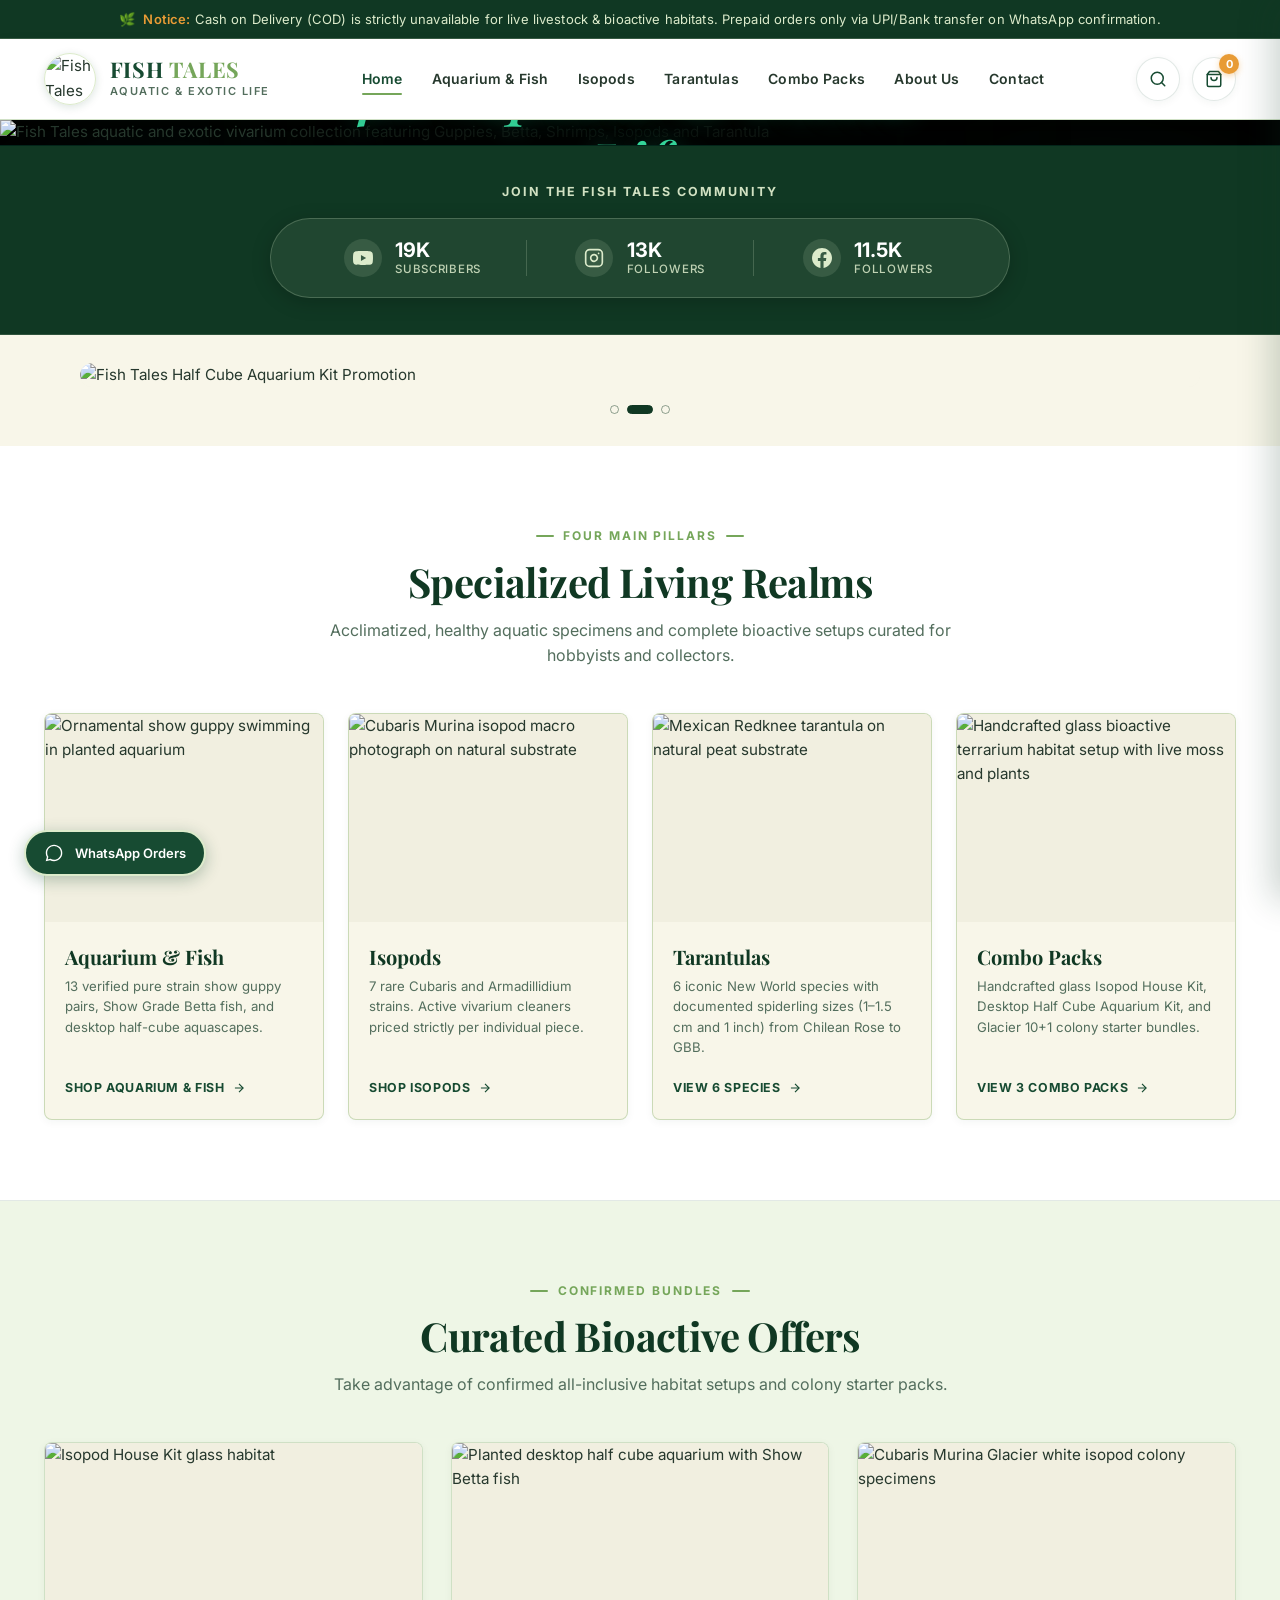
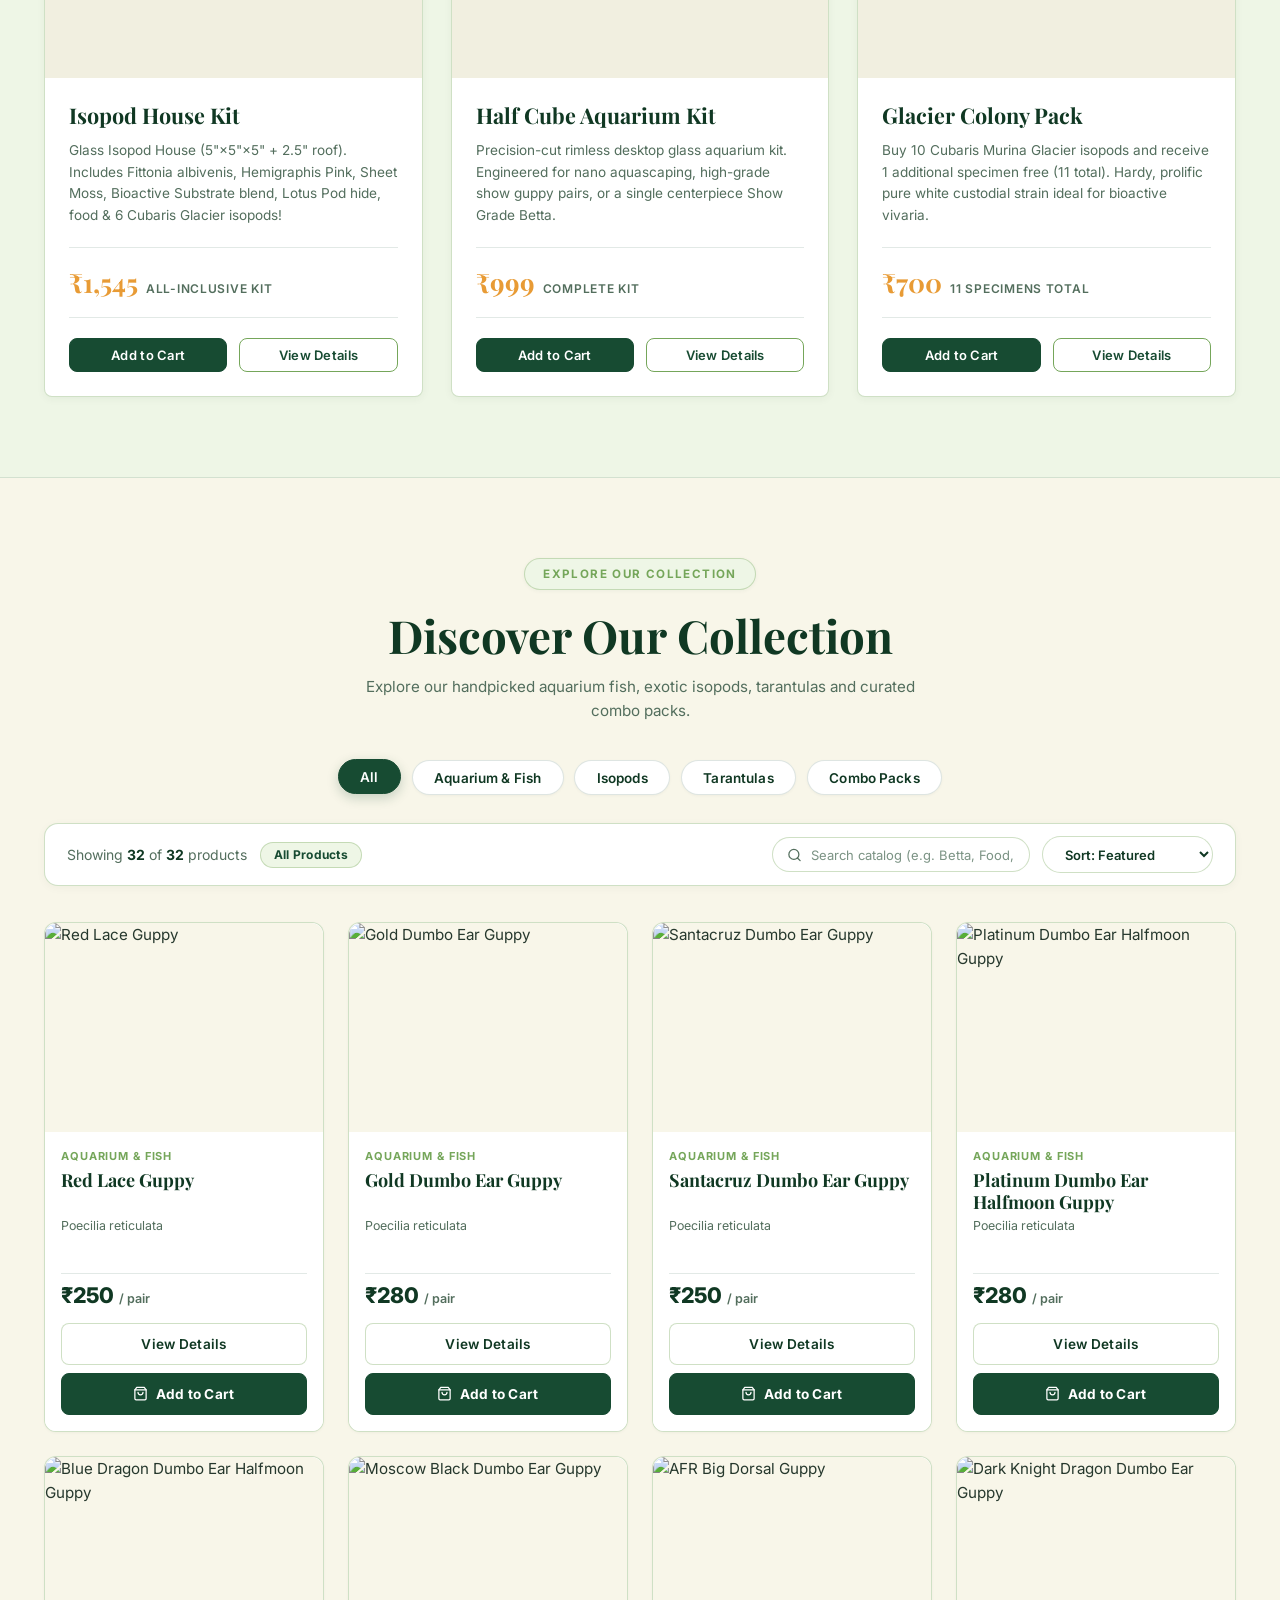
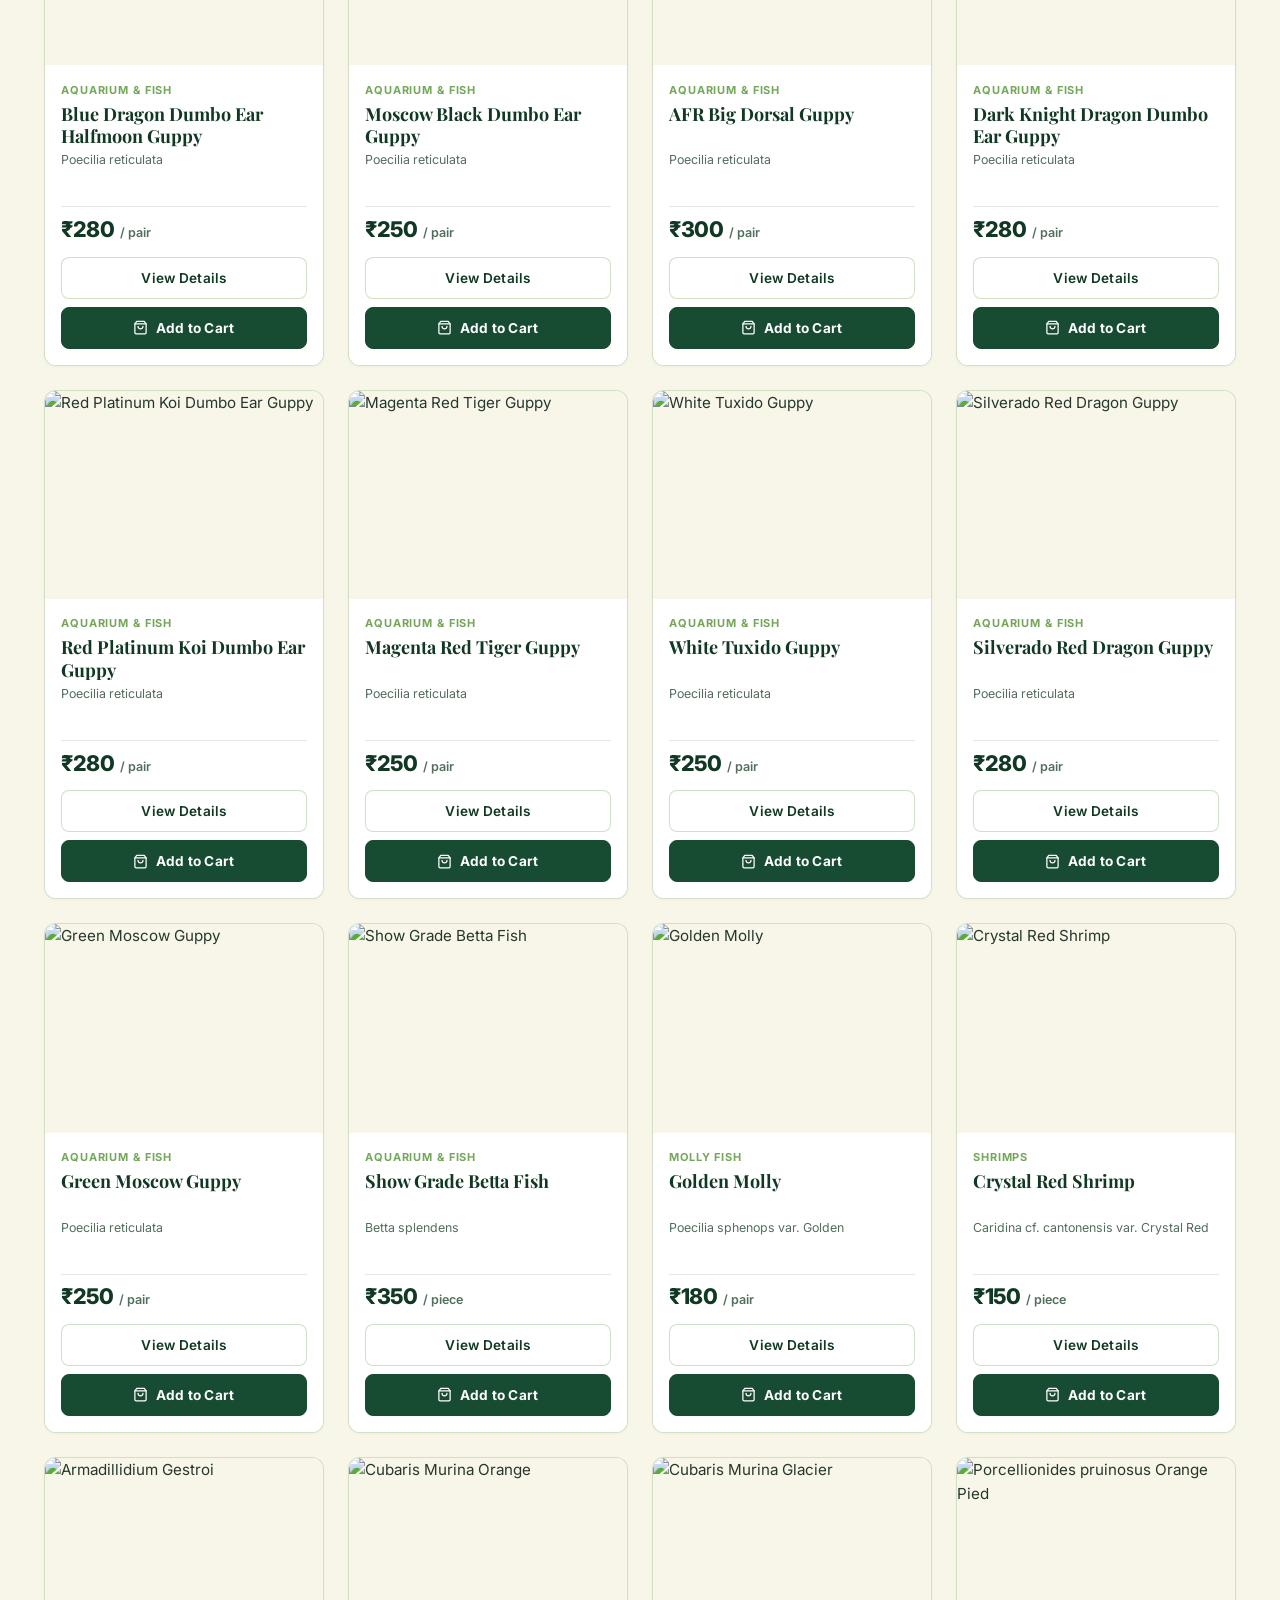
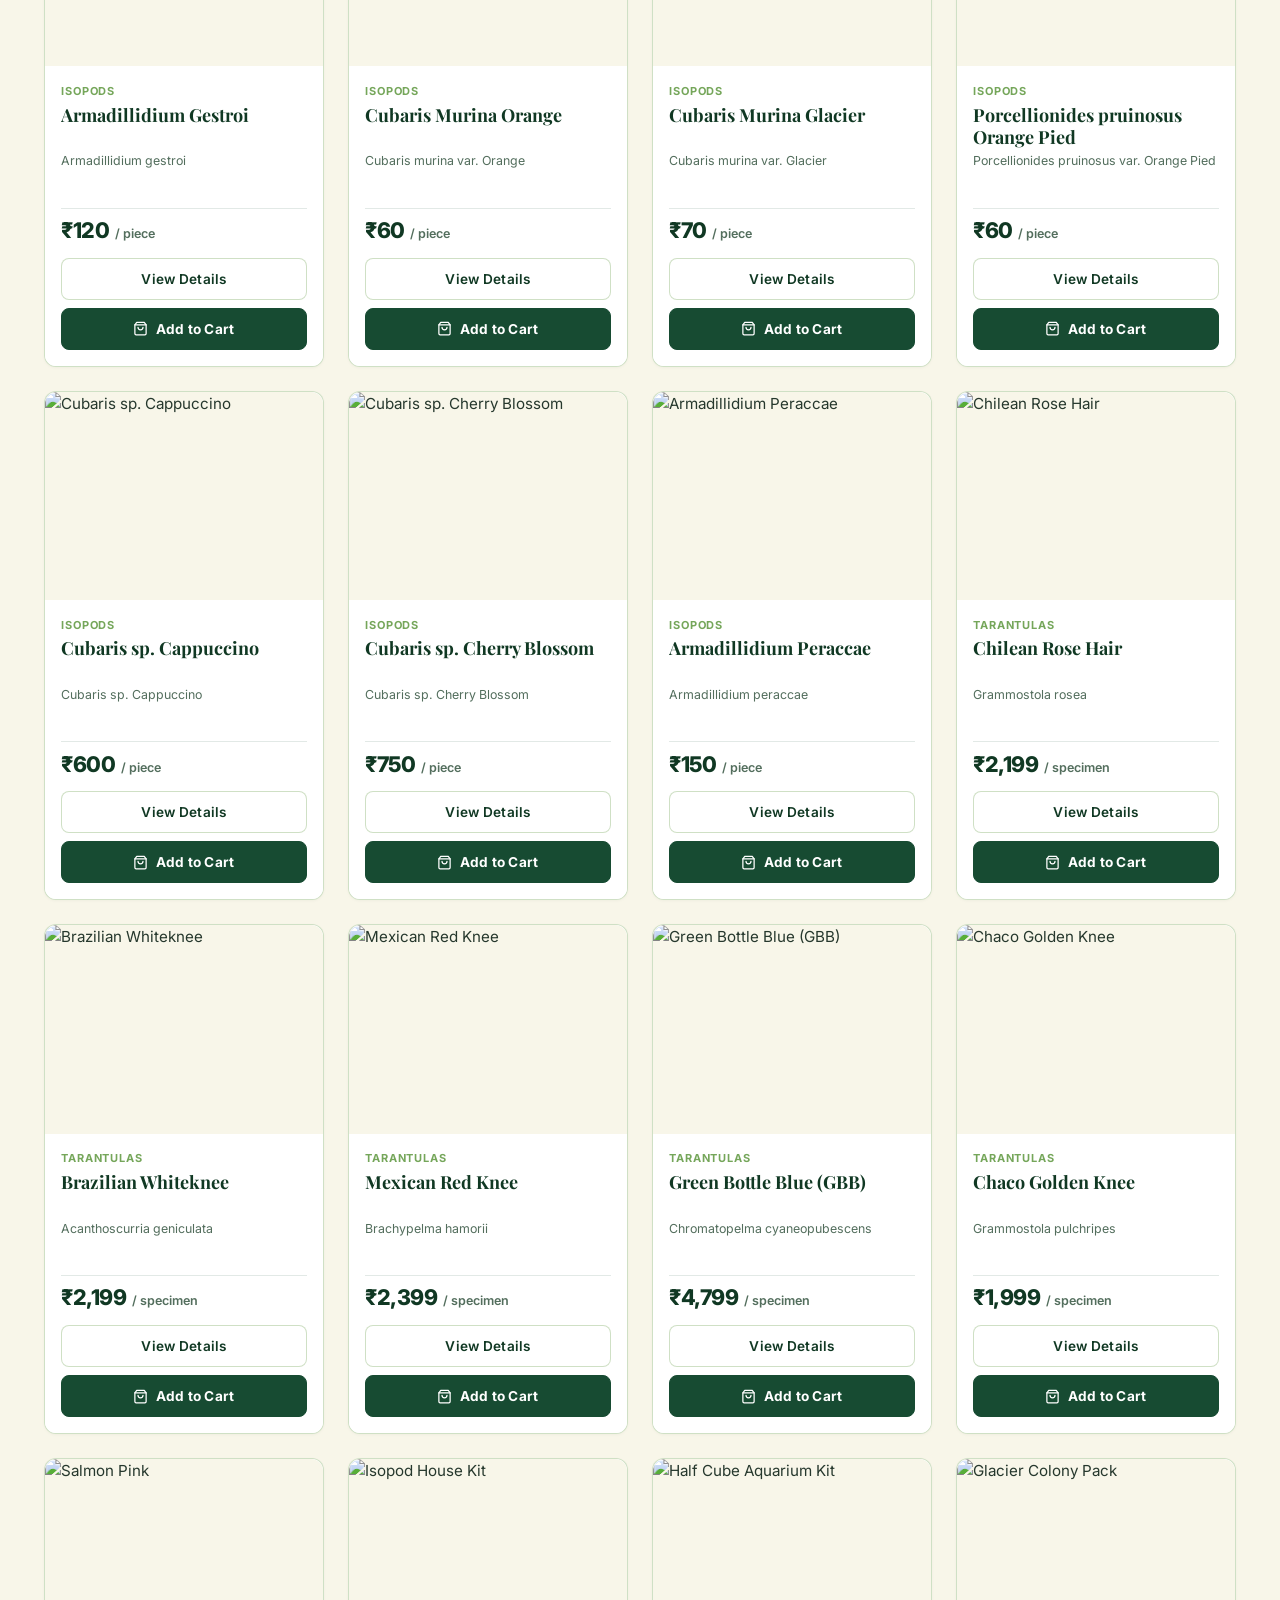
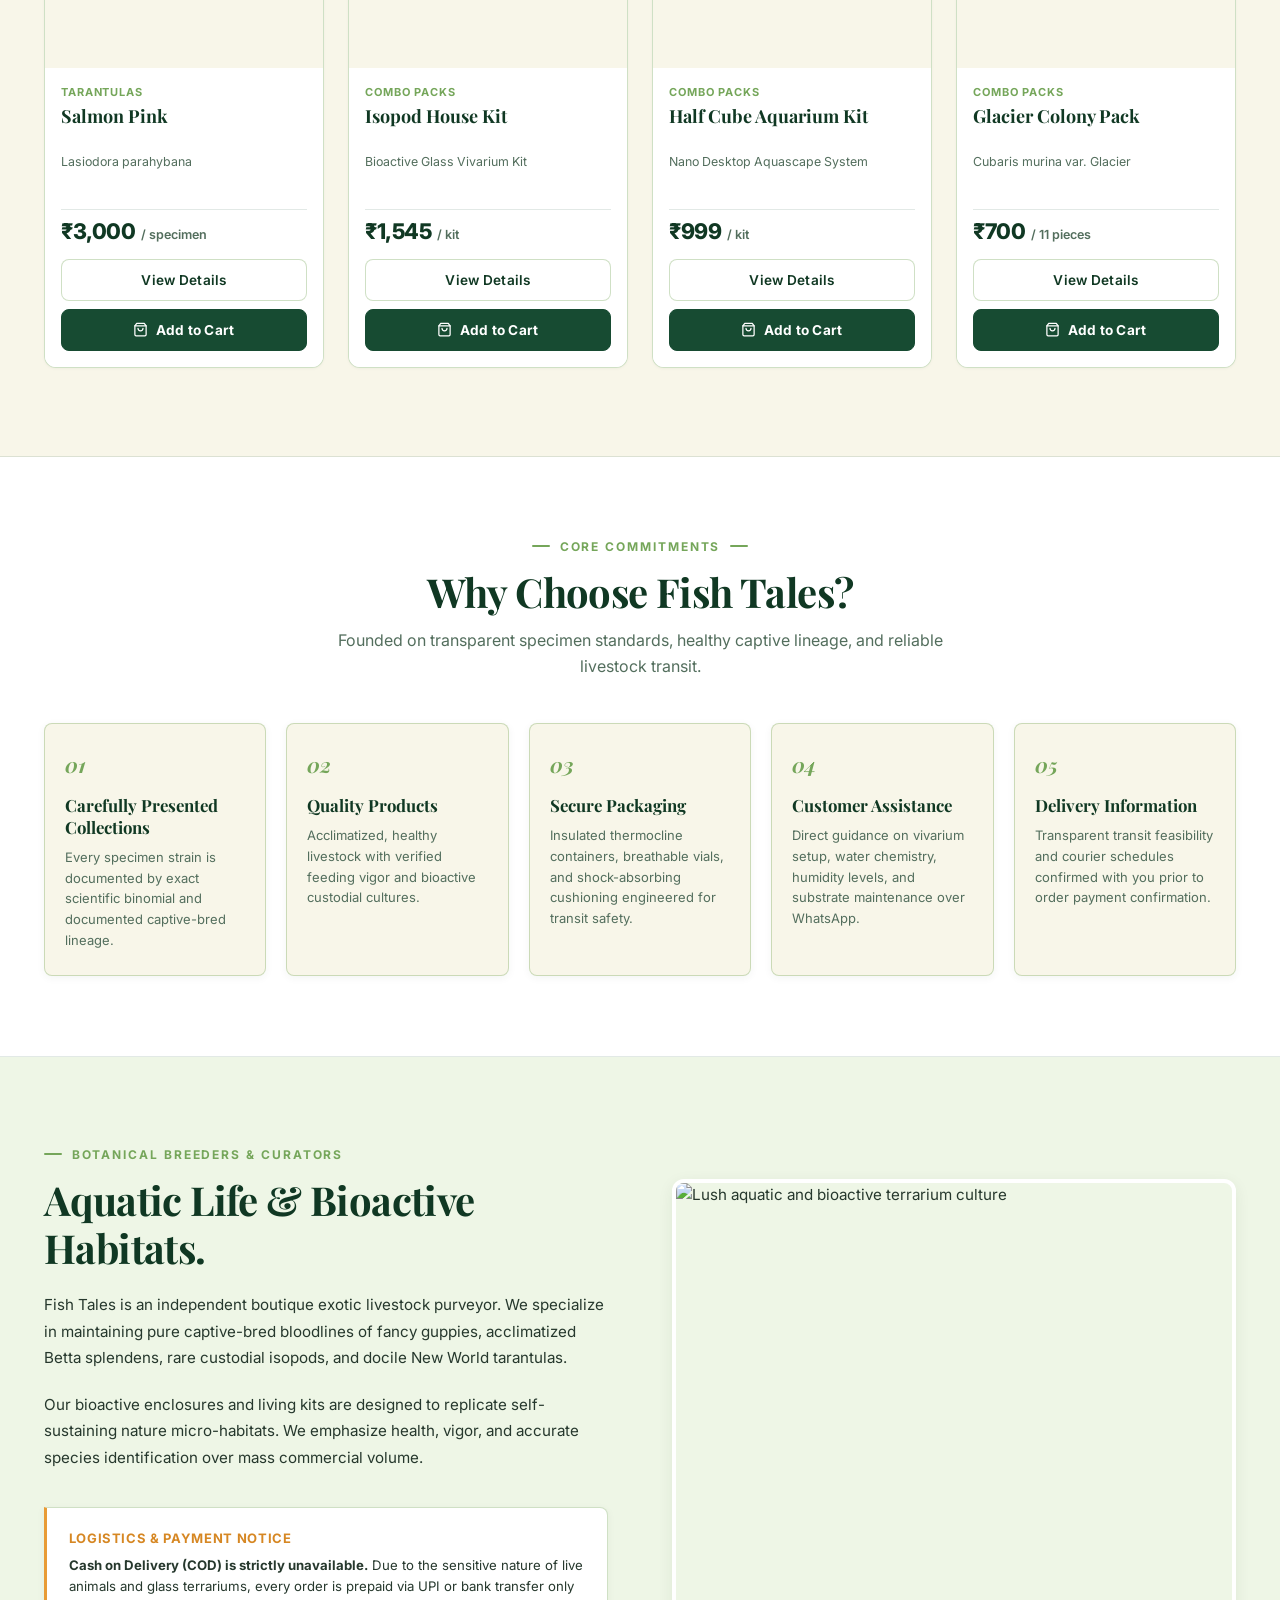
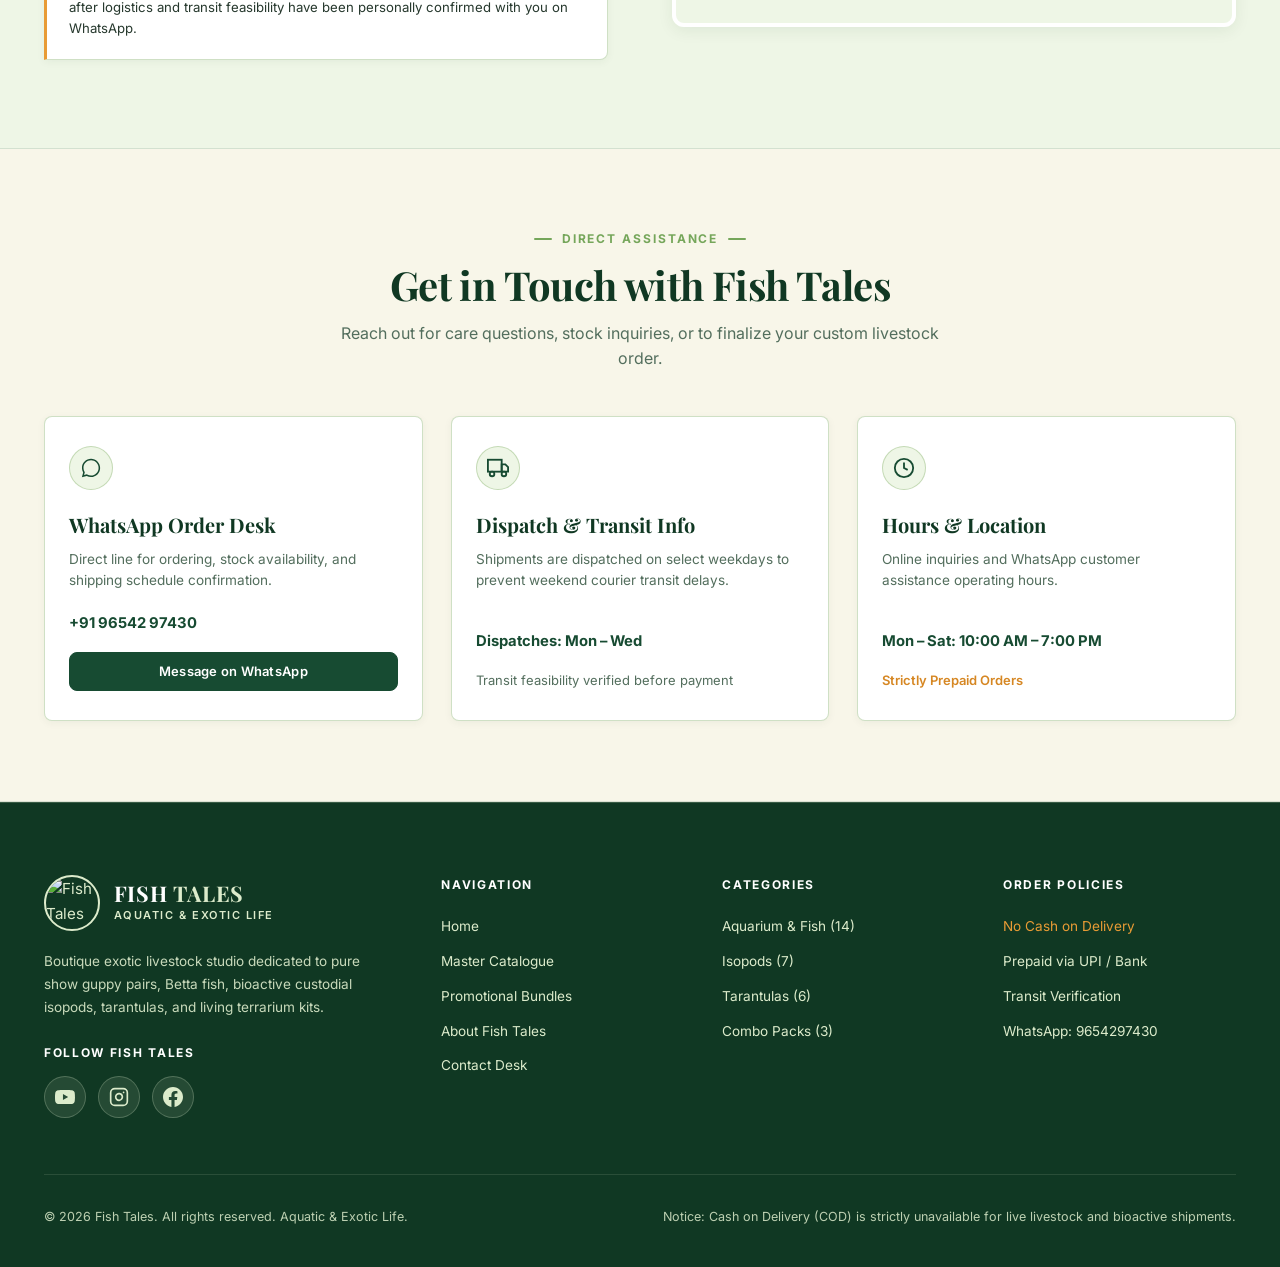
==== index.html @ 93d484dd "feat: add promotional auto-slider section and styles" ====
<!DOCTYPE html>
<html lang="en">

<head>
  <meta charset="UTF-8">
  <meta name="viewport" content="width=device-width, initial-scale=1.0">
  <title>Fish Tales — Aquatic &amp; Exotic Life</title>
  <meta name="description"
    content="Discover beautiful aquarium fish, fascinating isopods, exotic tarantulas and curated combo packs at Fish Tales. Official WhatsApp ordering.">
  <meta name="keywords"
    content="Fish Tales, exotic pets India, buy isopods India, show guppies, Betta splendens, tarantula spiderlings, bioactive terrarium kit, aquarium fish">

  <!-- Official Favicon -->
  <link rel="icon" type="image/png"
    href="https://res.cloudinary.com/pv8lnpft/image/upload/v1794776392/40e097e2-b06a-4e06-add4-0ffa7c8e154d.png">

  <!-- Open Graph -->
  <meta property="og:type" content="website">
  <meta property="og:title" content="Fish Tales — Aquatic &amp; Exotic Life">
  <meta property="og:description"
    content="Discover beautiful aquarium fish, fascinating isopods, exotic tarantulas and curated combo packs.">
  <meta property="og:image"
    content="https://res.cloudinary.com/pv8lnpft/image/upload/v1794776392/40e097e2-b06a-4e06-add4-0ffa7c8e154d.png">

  <!-- Google Fonts Preconnect -->
  <link rel="preconnect" href="https://fonts.googleapis.com">
  <link rel="preconnect" href="https://fonts.gstatic.com" crossorigin>
  <link
    href="https://fonts.googleapis.com/css2?family=Playfair+Display:ital,wght@0,500;0,600;0,700;1,400;1,600&family=Inter:wght@300;400;500;600;700&display=swap"
    rel="stylesheet">

  <!-- Master Stylesheet -->
  <link rel="stylesheet" href="style.css">
</head>

<body>

  <!-- Top Announcement Bar: COD Notice -->
  <aside class="cod-banner" role="alert">
    <span>🌿</span>
    <span><strong>Notice:</strong> Cash on Delivery (COD) is strictly unavailable for live livestock &amp; bioactive
      habitats. Prepaid orders only via UPI/Bank transfer on WhatsApp confirmation.</span>
  </aside>

  <!-- ============================================================
       1. STICKY HEADER & NAVIGATION WITH OFFICIAL LOGO
       ============================================================ -->
  <header class="site-header" id="siteHeader">
    <nav class="nav-container" aria-label="Main Navigation">
      <!-- Official Brand Logo -->
      <a href="#hero" class="nav-brand" onclick="scrollToSection('hero')">
        <img src="https://res.cloudinary.com/pv8lnpft/image/upload/v1794776392/40e097e2-b06a-4e06-add4-0ffa7c8e154d.png"
          alt="Fish Tales Official Mascot Logo" class="brand-logo-img">
        <div class="logo-title">
          <span class="logo-main">FISH <span class="logo-accent">TALES</span></span>
          <span class="logo-sub">Aquatic &amp; Exotic Life</span>
        </div>
      </a>

      <!-- Center Navigation Links (Exact 7 links) -->
      <ul class="nav-menu" id="navMenu">
        <li><a href="index.html" class="nav-link active">Home</a></li>
        <li><a href="aquarium-fish.html" class="nav-link">Aquarium &amp; Fish</a></li>
        <li><a href="isopods.html" class="nav-link">Isopods</a></li>
        <li><a href="tarantulas.html" class="nav-link">Tarantulas</a></li>
        <li><a href="combo-packs.html" class="nav-link">Combo Packs</a></li>
        <li><a href="#about" class="nav-link" onclick="scrollToSection('about')">About Us</a></li>
        <li><a href="#contact" class="nav-link" onclick="scrollToSection('contact')">Contact</a></li>
      </ul>

      <!-- Right Action Controls -->
      <div class="nav-actions">
        <!-- Live Search Trigger -->
        <button class="nav-action-btn" onclick="openSearchOverlay()" aria-label="Search catalogue"
          title="Search catalogue">
          <svg width="18" height="18" viewBox="0 0 24 24" fill="none" stroke="currentColor" stroke-width="2"
            stroke-linecap="round" stroke-linejoin="round">
            <circle cx="11" cy="11" r="8" />
            <path d="m21 21-4.3-4.3" />
          </svg>
        </button>

        <!-- Cart Drawer Trigger -->
        <button class="nav-action-btn" onclick="toggleCartDrawer()" aria-label="Shopping Cart" title="Shopping Cart">
          <svg width="18" height="18" viewBox="0 0 24 24" fill="none" stroke="currentColor" stroke-width="2"
            stroke-linecap="round" stroke-linejoin="round">
            <path d="M6 2 3 6v14a2 2 0 0 0 2 2h14a2 2 0 0 0 2-2V6l-3-4Z" />
            <path d="M3 6h18" />
            <path d="M16 10a4 4 0 0 1-8 0" />
          </svg>
          <span class="cart-counter" id="cartCount">0</span>
        </button>

        <!-- Mobile Hamburger Toggle -->
        <button type="button" class="hamburger-btn" id="hamburger" aria-label="Toggle navigation menu"
          aria-controls="navMenu" aria-expanded="false">
          <svg class="icon-hamburger" width="22" height="22" viewBox="0 0 24 24" fill="none" stroke="currentColor"
            stroke-width="2" stroke-linecap="round" stroke-linejoin="round">
            <line x1="3" y1="12" x2="21" y2="12" />
            <line x1="3" y1="6" x2="21" y2="6" />
            <line x1="3" y1="18" x2="21" y2="18" />
          </svg>
          <svg class="icon-close" width="22" height="22" viewBox="0 0 24 24" fill="none" stroke="currentColor"
            stroke-width="2.5" stroke-linecap="round" stroke-linejoin="round">
            <line x1="18" y1="6" x2="6" y2="18" />
            <line x1="6" y1="6" x2="18" y2="18" />
          </svg>
        </button>
      </div>
    </nav>
  </header>
  <div class="mobile-nav-backdrop" id="mobileNavBackdrop" onclick="closeMobileMenu()" aria-hidden="true"></div>

  <main>
    <!-- ============================================================
         2. CINEMATIC AQUATIC & EXOTIC HERO SECTION
         ============================================================ -->
    <section class="hero-cinematic" id="hero">
      <!-- Atmospheric Ambient Lighting Layers -->
      <div class="hero-glow hero-glow-left" aria-hidden="true"></div>
      <div class="hero-glow hero-glow-right" aria-hidden="true"></div>
      <div class="hero-glow hero-glow-center" aria-hidden="true"></div>

      <!-- Main Visual Stage: Cloudinary Hero Artwork -->
      <div class="hero-visual-stage" aria-hidden="true">
        <!-- Desktop Single Full-Width Artwork (Desktop >= 768px) -->
        <img src="https://res.cloudinary.com/pv8lnpft/image/upload/v1794855875/940d8b96-b4dd-4534-a42b-2c9a1a31d2bb.png"
          alt="Fish Tales aquatic and exotic vivarium collection featuring Guppies, Betta, Shrimps, Isopods and Tarantula"
          class="hero-artwork-img hero-artwork-desktop" loading="eager">

        <!-- Dedicated Mobile Hero Artwork (< 768px) -->
        <img src="https://res.cloudinary.com/pv8lnpft/image/upload/v1794863048/a039623c-15d7-4488-99d9-2cb5867755ac.png"
          alt="Fish Tales exotic species collection featuring Betta fish, Tarantula, Isopods and Shrimps"
          class="hero-artwork-img hero-artwork-mobile" loading="eager">
      </div>

      <!-- Centered Content Overlay -->
      <div class="hero-cinematic-container">
        <div class="hero-cinematic-content">
          <!-- Eyebrow with decorative lines on both sides -->
          <div class="hero-cinematic-eyebrow">
            <span class="hero-eyebrow-line" aria-hidden="true"></span>
            <span class="hero-eyebrow-text">WELCOME TO FISH TALES</span>
            <span class="hero-eyebrow-line" aria-hidden="true"></span>
          </div>

          <!-- Main Heading -->
          <h1 class="hero-cinematic-heading">
            <span class="hero-heading-destination">Your Destination</span>
            <span class="hero-heading-accent">for Aquatic &amp; Exotic Life</span>
          </h1>

          <!-- Description -->
          <p class="hero-cinematic-desc">
            Discover colorful aquarium fish, beautiful shrimps, fascinating isopods, exotic tarantulas and curated
            bioactive habitats.
          </p>

          <!-- Call-To-Action Buttons -->
          <div class="hero-cinematic-actions">
            <a href="#catalogue" class="btn-hero-cinematic btn-hero-primary" onclick="scrollToSection('catalogue')">
              EXPLORE OUR COLLECTION &rarr;
            </a>
            <a href="#categories" class="btn-hero-cinematic btn-hero-secondary" onclick="scrollToSection('categories')">
              DISCOVER MORE &#x2197;
            </a>
          </div>
        </div>
      </div>
    </section>

    <!-- ============================================================
         2B. SOCIAL MEDIA STATS CAPSULE
         ============================================================ -->
    <section class="social-stats-section" aria-label="Join the Fish Tales Community">
      <div class="container">
        <div class="social-stats-wrapper">
          <p class="social-stats-heading">JOIN THE FISH TALES COMMUNITY</p>
          <div class="social-stats-capsule">
            <!-- YouTube -->
            <a href="https://youtube.com/@fishtales__1?si=zSvzHKCZ6J3ARKKo" target="_blank" rel="noopener noreferrer"
              class="social-stat-item" aria-label="YouTube: 19K Subscribers">
              <span class="social-stat-icon">
                <svg width="20" height="20" viewBox="0 0 24 24" fill="currentColor">
                  <path
                    d="M23.498 6.186a3.016 3.016 0 0 0-2.122-2.136C19.505 3.545 12 3.545 12 3.545s-7.505 0-9.377.505A3.017 3.017 0 0 0 .502 6.186C0 8.07 0 12 0 12s0 3.93.502 5.814a3.016 3.016 0 0 0 2.122 2.136c1.871.505 9.376.505 9.376.505s7.505 0 9.377-.505a3.015 3.015 0 0 0 2.122-2.136C24 15.93 24 12 24 12s0-3.93-.502-5.814zM9.545 15.568V8.432L15.818 12l-6.273 3.568z" />
                </svg>
              </span>
              <div class="social-stat-content">
                <span class="social-stat-count">19K</span>
                <span class="social-stat-label">Subscribers</span>
              </div>
            </a>

            <div class="social-stat-divider" aria-hidden="true"></div>

            <!-- Instagram -->
            <a href="https://www.instagram.com/fishtalesssss?psln=MWVmMjZsdDJxejEwMQ==" target="_blank"
              rel="noopener noreferrer" class="social-stat-item" aria-label="Instagram: 13K Followers">
              <span class="social-stat-icon">
                <svg width="20" height="20" viewBox="0 0 24 24" fill="none" stroke="currentColor" stroke-width="2"
                  stroke-linecap="round" stroke-linejoin="round">
                  <rect x="2" y="2" width="20" height="20" rx="5" ry="5" />
                  <path d="M16 11.37A4 4 0 1 1 12.63 8 4 4 0 0 1 16 11.37z" />
                  <line x1="17.5" y1="6.5" x2="17.51" y2="6.5" />
                </svg>
              </span>
              <div class="social-stat-content">
                <span class="social-stat-count">13K</span>
                <span class="social-stat-label">Followers</span>
              </div>
            </a>

            <div class="social-stat-divider" aria-hidden="true"></div>

            <!-- Facebook -->
            <a href="https://www.facebook.com/share/1QX5z9KkRQ/" target="_blank" rel="noopener noreferrer"
              class="social-stat-item" aria-label="Facebook: 11.5K Followers">
              <span class="social-stat-icon">
                <svg width="20" height="20" viewBox="0 0 24 24" fill="currentColor">
                  <path
                    d="M24 12.073c0-6.627-5.373-12-12-12s-12 5.373-12 12c0 5.99 4.388 10.954 10.125 11.854v-8.385H7.078v-3.47h3.047V9.43c0-3.007 1.792-4.669 4.533-4.669 1.312 0 2.686.235 2.686.235v2.953H15.83c-1.491 0-1.956.925-1.956 1.874v2.25h3.328l-.532 3.47h-2.796v8.385C19.612 23.027 24 18.062 24 12.073z" />
                </svg>
              </span>
              <div class="social-stat-content">
                <span class="social-stat-count">11.5K</span>
                <span class="social-stat-label">Followers</span>
              </div>
            </a>
          </div>
        </div>
      </div>
    </section>

    <!-- ============================================================
         2C. PROMOTIONAL AUTO-SLIDER
         ============================================================ -->
    <section class="promo-slider-section" id="promoSliderSection" aria-label="Featured Promotions">
      <div class="container">
        <div class="promo-slider-container" id="promoSliderContainer">
          <div class="promo-slider-track" id="promoSliderTrack" role="region" aria-roledescription="carousel" aria-label="Featured Promotions">
            <!-- Slide 1: Isopod House Kit -->
            <div class="promo-slide active" data-index="0" role="group" aria-roledescription="slide" aria-label="Slide 1 of 3: Isopod House Kit">
              <img src="https://res.cloudinary.com/pv8lnpft/image/upload/v1794949703/6a075120-0425-4e4f-bbc0-86de19ce4d3a.png"
                alt="Fish Tales Isopod House Kit Promotion" class="promo-slide-img" loading="eager">
            </div>

            <!-- Slide 2: Half Cube Aquarium Kit -->
            <div class="promo-slide" data-index="1" role="group" aria-roledescription="slide" aria-label="Slide 2 of 3: Half Cube Aquarium Kit">
              <img src="https://res.cloudinary.com/pv8lnpft/image/upload/v1794949659/8dd7ee2e-c485-4ab0-b248-e12938751576.png"
                alt="Fish Tales Half Cube Aquarium Kit Promotion" class="promo-slide-img" loading="lazy">
            </div>

            <!-- Slide 3: Shrimp Colony Offer -->
            <div class="promo-slide" data-index="2" role="group" aria-roledescription="slide" aria-label="Slide 3 of 3: Shrimp Colony Offer">
              <img src="https://res.cloudinary.com/pv8lnpft/image/upload/v1794949621/42c4770a-f56f-44a1-af1d-6dff23ee4223.png"
                alt="Fish Tales Shrimp Colony Offer Promotion" class="promo-slide-img" loading="lazy">
            </div>
          </div>

          <!-- Subtle Minimal Navigation Dots -->
          <div class="promo-slider-dots" id="promoSliderDots" role="tablist" aria-label="Promotional slides">
            <button type="button" class="promo-dot active" data-slide="0" role="tab" aria-selected="true" aria-label="Go to Slide 1: Isopod House Kit"></button>
            <button type="button" class="promo-dot" data-slide="1" role="tab" aria-selected="false" aria-label="Go to Slide 2: Half Cube Aquarium Kit"></button>
            <button type="button" class="promo-dot" data-slide="2" role="tab" aria-selected="false" aria-label="Go to Slide 3: Shrimp Colony Offer"></button>
          </div>
        </div>
      </div>
    </section>

    <!-- ============================================================
         3. FOUR ESSENTIAL PRODUCT CATEGORIES
         ============================================================ -->
    <section class="categories-section" id="categories">
      <div class="container">
        <header class="section-header text-center">
          <div class="kicker">Four Main Pillars</div>
          <h2 class="section-title">Specialized Living Realms</h2>
          <p class="section-subtitle">Acclimatized, healthy aquatic specimens and complete bioactive setups curated for
            hobbyists and collectors.</p>
        </header>

        <div class="categories-grid">
          <!-- Pillar 1: Aquarium & Fish -->
          <a href="aquarium-fish.html" class="category-card" aria-label="Explore Aquarium and Fish Collection">
            <div class="category-card-media">
              <img
                src="https://upload.wikimedia.org/wikipedia/commons/c/c0/Poecilia_reticulata_-_Guppy%2C_male%2C_cobra-green_morph.jpg"
                alt="Ornamental show guppy swimming in planted aquarium" class="category-card-img" loading="lazy">
            </div>
            <div class="category-card-body">
              <h3 class="category-card-title">Aquarium &amp; Fish</h3>
              <p class="category-card-desc">13 verified pure strain show guppy pairs, Show Grade Betta fish, and desktop
                half-cube aquascapes.</p>
              <span class="category-card-cta">
                Shop Aquarium &amp; Fish
                <svg width="14" height="14" viewBox="0 0 24 24" fill="none" stroke="currentColor" stroke-width="2">
                  <path d="M5 12h14" />
                  <path d="m12 5 7 7-7 7" />
                </svg>
              </span>
            </div>
          </a>

          <!-- Pillar 2: Isopods -->
          <a href="isopods.html" class="category-card" aria-label="Explore Isopods Collection">
            <div class="category-card-media">
              <img src="https://upload.wikimedia.org/wikipedia/commons/8/87/Cubaris_murinafloridatop.jpg"
                alt="Cubaris Murina isopod macro photograph on natural substrate" class="category-card-img"
                loading="lazy">
            </div>
            <div class="category-card-body">
              <h3 class="category-card-title">Isopods</h3>
              <p class="category-card-desc">7 rare Cubaris and Armadillidium strains. Active vivarium cleaners priced
                strictly per individual piece.</p>
              <span class="category-card-cta">
                Shop Isopods
                <svg width="14" height="14" viewBox="0 0 24 24" fill="none" stroke="currentColor" stroke-width="2">
                  <path d="M5 12h14" />
                  <path d="m12 5 7 7-7 7" />
                </svg>
              </span>
            </div>
          </a>

          <!-- Pillar 3: Tarantulas -->
          <a href="tarantulas.html" class="category-card" aria-label="Explore Tarantulas Collection">
            <div class="category-card-media">
              <img src="https://upload.wikimedia.org/wikipedia/commons/d/d2/Brachypelma_edit.jpg"
                alt="Mexican Redknee tarantula on natural peat substrate" class="category-card-img" loading="lazy">
            </div>
            <div class="category-card-body">
              <h3 class="category-card-title">Tarantulas</h3>
              <p class="category-card-desc">6 iconic New World species with documented spiderling sizes (1–1.5 cm and 1
                inch) from Chilean Rose to GBB.</p>
              <span class="category-card-cta">
                View 6 Species
                <svg width="14" height="14" viewBox="0 0 24 24" fill="none" stroke="currentColor" stroke-width="2">
                  <path d="M5 12h14" />
                  <path d="m12 5 7 7-7 7" />
                </svg>
              </span>
            </div>
          </a>

          <!-- Pillar 4: Combo Packs -->
          <a href="combo-packs.html" class="category-card" aria-label="Explore Combo Packs Collection">
            <div class="category-card-media">
              <img src="https://images.unsplash.com/photo-1512428813834-c702c7702b78?auto=format&fit=crop&w=800&q=80"
                alt="Handcrafted glass bioactive terrarium habitat setup with live moss and plants"
                class="category-card-img" loading="lazy">
            </div>
            <div class="category-card-body">
              <h3 class="category-card-title">Combo Packs</h3>
              <p class="category-card-desc">Handcrafted glass Isopod House Kit, Desktop Half Cube Aquarium Kit, and
                Glacier 10+1 colony starter bundles.</p>
              <span class="category-card-cta">
                View 3 Combo Packs
                <svg width="14" height="14" viewBox="0 0 24 24" fill="none" stroke="currentColor" stroke-width="2">
                  <path d="M5 12h14" />
                  <path d="m12 5 7 7-7 7" />
                </svg>
              </span>
            </div>
          </a>
        </div>
      </div>
    </section>

    <!-- ============================================================
         4. PROMOTIONAL FEATURE BANNERS
         ============================================================ -->
    <section class="promos-section" id="promotions">
      <div class="container">
        <header class="section-header text-center">
          <div class="kicker">Confirmed Bundles</div>
          <h2 class="section-title">Curated Bioactive Offers</h2>
          <p class="section-subtitle">Take advantage of confirmed all-inclusive habitat setups and colony starter packs.
          </p>
        </header>

        <div class="promos-grid">
          <!-- Bundle 1: Isopod House Kit -->
          <article class="promo-card">
            <div class="promo-card-media">
              <img src="https://images.unsplash.com/photo-1512428813834-c702c7702b78?auto=format&fit=crop&w=800&q=80"
                alt="Isopod House Kit glass habitat" class="promo-card-img" loading="lazy">
            </div>
            <div class="promo-body">
              <h3 class="promo-title">Isopod House Kit</h3>
              <p class="promo-desc">
                Glass Isopod House (5"×5"×5" + 2.5" roof). Includes Fittonia albivenis, Hemigraphis Pink, Sheet Moss,
                Bioactive Substrate blend, Lotus Pod hide, food &amp; 6 Cubaris Glacier isopods!
              </p>
              <div class="promo-price-row">
                <span class="promo-price">₹1,545</span>
                <span class="promo-unit">all-inclusive kit</span>
              </div>
              <div class="promo-actions">
                <button class="btn btn-primary btn-sm" onclick="addToCartById('isopod-house-kit', 1)">
                  Add to Cart
                </button>
                <button class="btn btn-outline btn-sm" onclick="navigateToProduct('isopod-house-kit')">
                  View Details
                </button>
              </div>
            </div>
          </article>

          <!-- Bundle 2: Half Cube Aquarium Kit -->
          <article class="promo-card">
            <div class="promo-card-media">
              <img src="https://upload.wikimedia.org/wikipedia/commons/4/4e/Betta-splendens-male.jpg"
                alt="Planted desktop half cube aquarium with Show Betta fish" class="promo-card-img" loading="lazy">
            </div>
            <div class="promo-body">
              <h3 class="promo-title">Half Cube Aquarium Kit</h3>
              <p class="promo-desc">
                Precision-cut rimless desktop glass aquarium kit. Engineered for nano aquascaping, high-grade show guppy
                pairs, or a single centerpiece Show Grade Betta.
              </p>
              <div class="promo-price-row">
                <span class="promo-price">₹999</span>
                <span class="promo-unit">complete kit</span>
              </div>
              <div class="promo-actions">
                <button class="btn btn-primary btn-sm" onclick="addToCartById('half-cube-aquarium-kit', 1)">
                  Add to Cart
                </button>
                <button class="btn btn-outline btn-sm" onclick="navigateToProduct('half-cube-aquarium-kit')">
                  View Details
                </button>
              </div>
            </div>
          </article>

          <!-- Bundle 3: Glacier Colony Pack -->
          <article class="promo-card">
            <div class="promo-card-media">
              <img src="https://upload.wikimedia.org/wikipedia/commons/6/6c/Cubaris_murinaflorida.jpg"
                alt="Cubaris Murina Glacier white isopod colony specimens" class="promo-card-img" loading="lazy">
            </div>
            <div class="promo-body">
              <h3 class="promo-title">Glacier Colony Pack</h3>
              <p class="promo-desc">
                Buy 10 Cubaris Murina Glacier isopods and receive 1 additional specimen free (11 total). Hardy, prolific
                pure white custodial strain ideal for bioactive vivaria.
              </p>
              <div class="promo-price-row">
                <span class="promo-price">₹700</span>
                <span class="promo-unit">11 specimens total</span>
              </div>
              <div class="promo-actions">
                <button class="btn btn-primary btn-sm" onclick="addToCartById('glacier-colony-pack', 1)">
                  Add to Cart
                </button>
                <button class="btn btn-outline btn-sm" onclick="navigateToProduct('glacier-colony-pack')">
                  View Details
                </button>
              </div>
            </div>
          </article>
        </div>
      </div>
    </section>

    <!-- ============================================================
         5. MASTER PRODUCT CATALOGUE
         ============================================================ -->
    <section class="catalogue-section" id="catalogue">
      <div class="container">
        <!-- 1. Centred Catalogue Introduction -->
        <header class="catalogue-header text-center">
          <div class="catalogue-eyebrow-pill">EXPLORE OUR COLLECTION</div>
          <h2 class="catalogue-title">Discover Our Collection</h2>
          <p class="catalogue-subtitle">Explore our handpicked aquarium fish, exotic isopods, tarantulas and curated
            combo packs.</p>
        </header>

        <!-- 2. Category Filter Pills -->
        <div class="filter-pills-row" role="tablist" aria-label="Product Categories">
          <button class="filter-pill filter-tab active" data-category="all" onclick="filterByCategory('all')">
            All
          </button>
          <button class="filter-pill filter-tab" data-category="aquarium" onclick="filterByCategory('aquarium')">
            Aquarium &amp; Fish
          </button>
          <button class="filter-pill filter-tab" data-category="isopods" onclick="filterByCategory('isopods')">
            Isopods
          </button>
          <button class="filter-pill filter-tab" data-category="tarantulas" onclick="filterByCategory('tarantulas')">
            Tarantulas
          </button>
          <button class="filter-pill filter-tab" data-category="combos" onclick="filterByCategory('combos')">
            Combo Packs
          </button>
        </div>

        <!-- 3. Full-Width Horizontal Catalogue Toolbar -->
        <div class="catalogue-toolbar">
          <!-- LEFT SIDE: Product Count + Active Category Indicator -->
          <div class="toolbar-left">
            <span id="resultCount" class="results-count">Showing <strong>30</strong> of <strong>30</strong>
              products</span>
            <span class="active-category-badge" id="activeCategoryIndicator">All Products</span>
          </div>

          <!-- RIGHT SIDE: Search Input with Icon + Sort Dropdown -->
          <div class="toolbar-right">
            <div class="search-input-wrap">
              <svg width="15" height="15" viewBox="0 0 24 24" fill="none" stroke="currentColor" stroke-width="2"
                stroke-linecap="round" stroke-linejoin="round">
                <circle cx="11" cy="11" r="8" />
                <path d="m21 21-4.3-4.3" />
              </svg>
              <input type="text" id="catalogSearch" class="search-input-pill"
                placeholder="Search catalog (e.g. Betta, Food, Guppy...)" oninput="handleCatalogSearch(this.value)">
            </div>

            <div class="sort-select-wrap">
              <select id="catalogSort" class="sort-select-pill" onchange="handleCatalogSort(this.value)">
                <option value="default">Sort: Featured</option>
                <option value="price-asc">Price: Low to High</option>
                <option value="price-desc">Price: High to Low</option>
                <option value="name-asc">Name: A to Z</option>
              </select>
            </div>
          </div>
        </div>

        <div class="product-grid" id="productGrid">
          <!-- Dynamically populated by renderProductGrid() in script.js -->
        </div>
      </div>
    </section>

    <!-- ============================================================
         6. BOTANICAL PRINCIPLES ("WHY FISH TALES")
         ============================================================ -->
    <section class="why-section" id="why-us">
      <div class="container">
        <header class="section-header text-center">
          <div class="kicker">Core Commitments</div>
          <h2 class="section-title">Why Choose Fish Tales?</h2>
          <p class="section-subtitle">Founded on transparent specimen standards, healthy captive lineage, and reliable
            livestock transit.</p>
        </header>

        <div class="principles-grid">
          <div class="principle-card">
            <span class="principle-num">01</span>
            <h3 class="principle-title">Carefully Presented Collections</h3>
            <p class="principle-desc">Every specimen strain is documented by exact scientific binomial and documented
              captive-bred lineage.</p>
          </div>

          <div class="principle-card">
            <span class="principle-num">02</span>
            <h3 class="principle-title">Quality Products</h3>
            <p class="principle-desc">Acclimatized, healthy livestock with verified feeding vigor and bioactive
              custodial cultures.</p>
          </div>

          <div class="principle-card">
            <span class="principle-num">03</span>
            <h3 class="principle-title">Secure Packaging</h3>
            <p class="principle-desc">Insulated thermocline containers, breathable vials, and shock-absorbing cushioning
              engineered for transit safety.</p>
          </div>

          <div class="principle-card">
            <span class="principle-num">04</span>
            <h3 class="principle-title">Customer Assistance</h3>
            <p class="principle-desc">Direct guidance on vivarium setup, water chemistry, humidity levels, and substrate
              maintenance over WhatsApp.</p>
          </div>

          <div class="principle-card">
            <span class="principle-num">05</span>
            <h3 class="principle-title">Delivery Information</h3>
            <p class="principle-desc">Transparent transit feasibility and courier schedules confirmed with you prior to
              order payment confirmation.</p>
          </div>
        </div>
      </div>
    </section>

    <!-- ============================================================
         7. ABOUT FISH TALES
         ============================================================ -->
    <section class="about-section" id="about">
      <div class="container about-grid">
        <div class="about-content">
          <div class="kicker">Botanical Breeders &amp; Curators</div>
          <h2 class="section-title" style="margin-bottom: 1.25rem;">Aquatic Life &amp; Bioactive Habitats.</h2>
          <p class="about-text">
            Fish Tales is an independent boutique exotic livestock purveyor. We specialize in maintaining pure
            captive-bred bloodlines of fancy guppies, acclimatized Betta splendens, rare custodial isopods, and docile
            New World tarantulas.
          </p>
          <p class="about-text">
            Our bioactive enclosures and living kits are designed to replicate self-sustaining nature micro-habitats. We
            emphasize health, vigor, and accurate species identification over mass commercial volume.
          </p>

          <div class="about-notice-box">
            <div class="about-notice-title">Logistics &amp; Payment Notice</div>
            <div class="about-notice-body">
              <strong>Cash on Delivery (COD) is strictly unavailable.</strong> Due to the sensitive nature of live
              animals and glass terrariums, every order is prepaid via UPI or bank transfer only after logistics and
              transit feasibility have been personally confirmed with you on WhatsApp.
            </div>
          </div>
        </div>

        <div class="about-media">
          <div class="about-photo-frame">
            <img src="https://upload.wikimedia.org/wikipedia/commons/2/21/Aquarium_plants_and_fish.jpg"
              alt="Lush aquatic and bioactive terrarium culture" class="about-photo-img" loading="lazy">
          </div>
        </div>
      </div>
    </section>

    <!-- ============================================================
         8. CONTACT DESK
         ============================================================ -->
    <section class="contact-section" id="contact">
      <div class="container">
        <header class="section-header text-center">
          <div class="kicker">Direct Assistance</div>
          <h2 class="section-title">Get in Touch with Fish Tales</h2>
          <p class="section-subtitle">Reach out for care questions, stock inquiries, or to finalize your custom
            livestock order.</p>
        </header>

        <div class="contact-grid">
          <!-- Card 1: WhatsApp Desk -->
          <div class="contact-card">
            <div class="contact-card-icon">
              <svg width="22" height="22" viewBox="0 0 24 24" fill="currentColor">
                <path
                  d="M12.04 2C6.58 2 2.13 6.45 2.13 11.91C2.13 13.66 2.59 15.36 3.45 16.86L2.05 22L7.3 20.62C8.75 21.41 10.38 21.83 12.04 21.83C17.5 21.83 21.95 17.38 21.95 11.92C21.95 9.27 20.92 6.78 19.05 4.91C17.18 3.03 14.69 2 12.04 2M12.05 3.67C14.25 3.67 16.31 4.53 17.87 6.09C19.42 7.65 20.28 9.72 20.28 11.92C20.28 16.46 16.58 20.15 12.04 20.15C10.56 20.15 9.11 19.76 7.85 19L7.55 18.83L4.43 19.65L5.26 16.61L5.06 16.29C4.24 15 3.8 13.47 3.8 11.91C3.81 7.37 7.5 3.67 12.05 3.67Z" />
              </svg>
            </div>
            <h3 class="contact-card-title">WhatsApp Order Desk</h3>
            <p class="contact-card-desc">Direct line for ordering, stock availability, and shipping schedule
              confirmation.</p>
            <div class="contact-card-meta">+91 96542 97430</div>
            <a href="https://wa.me/919654297430?text=Hello%20Fish%20Tales%2C%20I%20would%20like%20to%20inquire%20about%20your%20products."
              target="_blank" rel="noopener noreferrer" class="btn btn-primary btn-sm">
              Message on WhatsApp
            </a>
          </div>

          <!-- Card 2: Transit Schedule -->
          <div class="contact-card">
            <div class="contact-card-icon">
              <svg width="22" height="22" viewBox="0 0 24 24" fill="none" stroke="currentColor" stroke-width="2">
                <rect x="1" y="3" width="15" height="13" />
                <polygon points="16 8 20 8 23 11 23 16 16 16 16 8" />
                <circle cx="5.5" cy="18.5" r="2.5" />
                <circle cx="18.5" cy="18.5" r="2.5" />
              </svg>
            </div>
            <h3 class="contact-card-title">Dispatch &amp; Transit Info</h3>
            <p class="contact-card-desc">Shipments are dispatched on select weekdays to prevent weekend courier transit
              delays.</p>
            <div class="contact-card-meta">Dispatches: Mon – Wed</div>
            <span style="font-size:0.8125rem; color:var(--text-muted);">Transit feasibility verified before
              payment</span>
          </div>

          <!-- Card 3: Hours & Notice -->
          <div class="contact-card">
            <div class="contact-card-icon">
              <svg width="22" height="22" viewBox="0 0 24 24" fill="none" stroke="currentColor" stroke-width="2">
                <circle cx="12" cy="12" r="10" />
                <polyline points="12 6 12 12 16 14" />
              </svg>
            </div>
            <h3 class="contact-card-title">Hours &amp; Location</h3>
            <p class="contact-card-desc">Online inquiries and WhatsApp customer assistance operating hours.</p>
            <div class="contact-card-meta">Mon – Sat: 10:00 AM – 7:00 PM</div>
            <span style="font-size:0.8125rem; color:var(--color-orange-hover); font-weight:600;">Strictly Prepaid
              Orders</span>
          </div>
        </div>
      </div>
    </section>
  </main>

  <!-- ============================================================
       9. DEEP GREEN FOOTER WITH OFFICIAL LOGO
       ============================================================ -->
  <footer class="site-footer">
    <div class="container">
      <div class="footer-grid">
        <div class="footer-brand">
          <div class="footer-logo-wrap">
            <img
              src="https://res.cloudinary.com/pv8lnpft/image/upload/v1794776392/40e097e2-b06a-4e06-add4-0ffa7c8e154d.png"
              alt="Fish Tales Official Mascot Logo" class="footer-logo-img">
            <div class="logo-title">
              <span class="logo-main" style="color:#FFFFFF;">FISH <span class="logo-accent"
                  style="color:var(--color-mint);">TALES</span></span>
              <span class="logo-sub" style="color:var(--color-mint);">Aquatic &amp; Exotic Life</span>
            </div>
          </div>
          <p class="footer-desc">
            Boutique exotic livestock studio dedicated to pure show guppy pairs, Betta fish, bioactive custodial
            isopods, tarantulas, and living terrarium kits.
          </p>
          <div class="footer-social-section">
            <h4 class="footer-col-title footer-social-title">Follow Fish Tales</h4>
            <div class="footer-social-links">
              <a href="https://youtube.com/@fishtales__1?si=zSvzHKCZ6J3ARKKo" target="_blank" rel="noopener noreferrer"
                class="footer-social-btn" aria-label="Follow Fish Tales on YouTube" title="Fish Tales on YouTube">
                <svg width="20" height="20" viewBox="0 0 24 24" fill="currentColor">
                  <path
                    d="M23.498 6.186a3.016 3.016 0 0 0-2.122-2.136C19.505 3.545 12 3.545 12 3.545s-7.505 0-9.377.505A3.017 3.017 0 0 0 .502 6.186C0 8.07 0 12 0 12s0 3.93.502 5.814a3.016 3.016 0 0 0 2.122 2.136c1.871.505 9.376.505 9.376.505s7.505 0 9.377-.505a3.015 3.015 0 0 0 2.122-2.136C24 15.93 24 12 24 12s0-3.93-.502-5.814zM9.545 15.568V8.432L15.818 12l-6.273 3.568z" />
                </svg>
              </a>
              <a href="https://www.instagram.com/fishtalesssss?psln=MWVmMjZsdDJxejEwMQ==" target="_blank"
                rel="noopener noreferrer" class="footer-social-btn" aria-label="Follow Fish Tales on Instagram"
                title="Fish Tales on Instagram">
                <svg width="20" height="20" viewBox="0 0 24 24" fill="none" stroke="currentColor" stroke-width="2"
                  stroke-linecap="round" stroke-linejoin="round">
                  <rect x="2" y="2" width="20" height="20" rx="5" ry="5" />
                  <path d="M16 11.37A4 4 0 1 1 12.63 8 4 4 0 0 1 16 11.37z" />
                  <line x1="17.5" y1="6.5" x2="17.51" y2="6.5" />
                </svg>
              </a>
              <a href="https://www.facebook.com/share/1QX5z9KkRQ/" target="_blank" rel="noopener noreferrer"
                class="footer-social-btn" aria-label="Follow Fish Tales on Facebook" title="Fish Tales on Facebook">
                <svg width="20" height="20" viewBox="0 0 24 24" fill="currentColor">
                  <path
                    d="M24 12.073c0-6.627-5.373-12-12-12s-12 5.373-12 12c0 5.99 4.388 10.954 10.125 11.854v-8.385H7.078v-3.47h3.047V9.43c0-3.007 1.792-4.669 4.533-4.669 1.312 0 2.686.235 2.686.235v2.953H15.83c-1.491 0-1.956.925-1.956 1.874v2.25h3.328l-.532 3.47h-2.796v8.385C19.612 23.027 24 18.062 24 12.073z" />
                </svg>
              </a>
            </div>
          </div>
        </div>

        <div>
          <h4 class="footer-col-title">Navigation</h4>
          <ul class="footer-links">
            <li><a href="#hero" class="footer-link" onclick="scrollToSection('hero')">Home</a></li>
            <li><a href="#catalogue" class="footer-link" onclick="scrollToSection('catalogue')">Master Catalogue</a>
            </li>
            <li><a href="#promotions" class="footer-link" onclick="scrollToSection('promotions')">Promotional
                Bundles</a></li>
            <li><a href="#about" class="footer-link" onclick="scrollToSection('about')">About Fish Tales</a></li>
            <li><a href="#contact" class="footer-link" onclick="scrollToSection('contact')">Contact Desk</a></li>
          </ul>
        </div>

        <div>
          <h4 class="footer-col-title">Categories</h4>
          <ul class="footer-links">
            <li><a href="aquarium-fish.html" class="footer-link">Aquarium &amp; Fish (14)</a></li>
            <li><a href="isopods.html" class="footer-link">Isopods (7)</a></li>
            <li><a href="tarantulas.html" class="footer-link">Tarantulas (6)</a></li>
            <li><a href="combo-packs.html" class="footer-link">Combo Packs (3)</a></li>
          </ul>
        </div>

        <div>
          <h4 class="footer-col-title">Order Policies</h4>
          <ul class="footer-links">
            <li><span class="footer-link" style="color:var(--color-orange);">No Cash on Delivery</span></li>
            <li><span class="footer-link">Prepaid via UPI / Bank</span></li>
            <li><span class="footer-link">Transit Verification</span></li>
            <li><a href="https://wa.me/919654297430" target="_blank" rel="noopener noreferrer"
                class="footer-link">WhatsApp: 9654297430</a></li>
          </ul>
        </div>
      </div>

      <div class="footer-bottom">
        <div>&copy; 2026 Fish Tales. All rights reserved. Aquatic &amp; Exotic Life.</div>
        <div>Notice: Cash on Delivery (COD) is strictly unavailable for live livestock and bioactive shipments.</div>
      </div>
    </div>
  </footer>

  <!-- ============================================================
       10. CART SLIDE-OUT DRAWER
       ============================================================ -->
  <div class="cart-drawer-backdrop" id="cartBackdrop" onclick="closeCartDrawer()"></div>
  <aside class="cart-drawer" id="cartDrawer" aria-label="Shopping Cart Drawer">
    <div class="cart-drawer-header">
      <h3 class="cart-drawer-title">
        <svg width="20" height="20" viewBox="0 0 24 24" fill="none" stroke="currentColor" stroke-width="2">
          <path d="M6 2 3 6v14a2 2 0 0 0 2 2h14a2 2 0 0 0 2-2V6l-3-4Z" />
          <path d="M3 6h18" />
          <path d="M16 10a4 4 0 0 1-8 0" />
        </svg>
        Your Living Order
      </h3>
      <button class="cart-drawer-close" onclick="closeCartDrawer()" aria-label="Close cart drawer">
        <svg width="18" height="18" viewBox="0 0 24 24" fill="none" stroke="currentColor" stroke-width="2">
          <line x1="18" y1="6" x2="6" y2="18" />
          <line x1="6" y1="6" x2="18" y2="18" />
        </svg>
      </button>
    </div>

    <div class="cart-drawer-items" id="cartDrawerItems">
      <!-- Injected dynamically by script.js -->
    </div>

    <div class="cart-drawer-footer">
      <div class="cart-cod-reminder">
        ⚠️ <strong>Notice:</strong> Cash on Delivery is strictly unavailable. Orders are prepaid via UPI/Bank transfer
        upon WhatsApp confirmation.
      </div>
      <div class="cart-summary-row">
        <span>Order Total</span>
        <span class="cart-summary-total" id="cartDrawerSubtotal">₹0</span>
      </div>
      <button type="button" id="cartDrawerCheckoutBtn" class="btn btn-primary btn-block" onclick="openCheckoutModal()">
        Proceed to Checkout &rarr;
      </button>
      <button class="btn btn-outline btn-block btn-sm" onclick="closeCartDrawer(); scrollToSection('catalogue')">
        Continue Browsing
      </button>
    </div>
  </aside>

  <!-- ============================================================
       11. PRODUCT DETAIL MODAL
       ============================================================ -->
  <div class="modal-backdrop" id="productModal" onclick="handleModalBackdropClick(event)">
    <div class="modal-dialog" id="modalDialog">
      <button class="modal-close-btn" onclick="closeProductModal()" aria-label="Close product modal">
        <svg width="18" height="18" viewBox="0 0 24 24" fill="none" stroke="currentColor" stroke-width="2">
          <line x1="18" y1="6" x2="6" y2="18" />
          <line x1="6" y1="6" x2="18" y2="18" />
        </svg>
      </button>
      <div id="modalContent" style="display:contents;">
        <!-- Injected dynamically by openProductModal(id) in script.js -->
      </div>
    </div>
  </div>

  <!-- ============================================================
       11b. CHECKOUT & DELIVERY DETAILS MODAL
       ============================================================ -->
  <div class="modal-backdrop checkout-backdrop" id="checkoutModal" onclick="handleCheckoutModalBackdropClick(event)"
    role="dialog" aria-modal="true" aria-labelledby="checkoutModalTitle">
    <div class="modal-dialog checkout-dialog" id="checkoutDialog">
      <button class="modal-close-btn" onclick="closeCheckoutModal()" aria-label="Close checkout modal">
        <svg width="18" height="18" viewBox="0 0 24 24" fill="none" stroke="currentColor" stroke-width="2">
          <line x1="18" y1="6" x2="6" y2="18" />
          <line x1="6" y1="6" x2="18" y2="18" />
        </svg>
      </button>
      <div id="checkoutContent">
        <!-- Dynamically rendered by script.js -->
      </div>
    </div>
  </div>

  <!-- ============================================================
       12. LIVE SEARCH OVERLAY
       ============================================================ -->
  <div class="search-overlay" id="searchOverlay">
    <div class="search-overlay-inner">
      <div class="search-overlay-header">
        <h3 class="search-overlay-title">Search Living Catalogue</h3>
        <button class="search-overlay-close" onclick="closeSearchOverlay()" aria-label="Close search">
          <svg width="18" height="18" viewBox="0 0 24 24" fill="none" stroke="currentColor" stroke-width="2">
            <line x1="18" y1="6" x2="6" y2="18" />
            <line x1="6" y1="6" x2="18" y2="18" />
          </svg>
        </button>
      </div>

      <div class="search-overlay-bar">
        <svg class="search-bar-icon" width="20" height="20" viewBox="0 0 24 24" fill="none" stroke="currentColor"
          stroke-width="2" stroke-linecap="round" stroke-linejoin="round">
          <circle cx="11" cy="11" r="8" />
          <path d="m21 21-4.3-4.3" />
        </svg>
        <input type="text" id="searchOverlayInput" placeholder="Search fish, isopods, tarantulas..."
          oninput="handleOverlaySearch(this.value)" autocomplete="off">
        <button type="button" class="search-overlay-clear" id="searchOverlayClear" onclick="clearSearchOverlayInput()"
          aria-label="Clear search" title="Clear search">
          <svg width="16" height="16" viewBox="0 0 24 24" fill="none" stroke="currentColor" stroke-width="2"
            stroke-linecap="round" stroke-linejoin="round">
            <line x1="18" y1="6" x2="6" y2="18" />
            <line x1="6" y1="6" x2="18" y2="18" />
          </svg>
        </button>
      </div>

      <div class="search-overlay-results" id="searchOverlayResults">
        <!-- Injected dynamically by script.js -->
      </div>
    </div>
  </div>

  <!-- ============================================================
       13. FLOATING WHATSAPP BUTTON & TOAST CONTAINER
       ============================================================ -->
  <a href="https://wa.me/919654297430?text=Hello%20Fish%20Tales%2C%20I%20have%20an%20inquiry%20regarding%20your%20livestock%20catalogue."
    target="_blank" rel="noopener noreferrer" class="floating-whatsapp" aria-label="Chat with Fish Tales on WhatsApp">
    <svg width="20" height="20" viewBox="0 0 24 24" fill="currentColor">
      <path
        d="M12.04 2C6.58 2 2.13 6.45 2.13 11.91C2.13 13.66 2.59 15.36 3.45 16.86L2.05 22L7.3 20.62C8.75 21.41 10.38 21.83 12.04 21.83C17.5 21.83 21.95 17.38 21.95 11.92C21.95 9.27 20.92 6.78 19.05 4.91C17.18 3.03 14.69 2 12.04 2M12.05 3.67C14.25 3.67 16.31 4.53 17.87 6.09C19.42 7.65 20.28 9.72 20.28 11.92C20.28 16.46 16.58 20.15 12.04 20.15C10.56 20.15 9.11 19.76 7.85 19L7.55 18.83L4.43 19.65L5.26 16.61L5.06 16.29C4.24 15 3.8 13.47 3.8 11.91C3.81 7.37 7.5 3.67 12.05 3.67Z" />
    </svg>
    <span>WhatsApp Orders</span>
  </a>

  <div class="toast-container" id="toastContainer" aria-live="polite"></div>

  <!-- Master JavaScript (Vanilla JS only) -->
  <script src="script.js"></script>
</body>

</html>
---- style.css ----
/* ============================================================
   FISH TALES — OFFICIAL BRANDING & BOTANICAL DESIGN SYSTEM
   Visual identity built around the official mascot logo:
   - Primary Forest Green: #174B32
   - Deep Green:           #103823
   - Light Mint:           #DCEBCB
   - Natural Cream:        #F8F6E9
   - Leaf Green:           #75A65A
   - Warm Orange Accent:   #E89B35
   - White:                #FFFFFF

   Strict 3-file Architecture: index.html | style.css | script.js
   ============================================================ */

@import url('https://fonts.googleapis.com/css2?family=Playfair+Display:ital,wght@0,500;0,600;0,700;1,400;1,600&family=Inter:wght@300;400;500;600;700&display=swap');

/* ── 1. Official Design Tokens ─────────────────────────────── */
:root {
  /* Official Fish Tales Palette */
  --color-primary: #174B32;
  /* Primary Forest Green */
  --color-primary-dark: #103823;
  /* Deep Green */
  --color-mint: #DCEBCB;
  /* Light Mint */
  --color-cream: #F8F6E9;
  /* Natural Cream */
  --color-leaf: #75A65A;
  /* Leaf Green */
  --color-leaf-hover: #639249;
  /* Deep Leaf */
  --color-orange: #E89B35;
  /* Warm Orange Accent */
  --color-orange-hover: #D68723;
  /* Deeper Warm Orange */
  --color-white: #FFFFFF;
  /* Pure White */

  /* Semantic UI Tokens */
  --bg-page: #F8F6E9;
  /* Natural Cream Body */
  --bg-surface: #FFFFFF;
  /* Crisp White Content Containers */
  --bg-surface-alt: #F1EFE0;
  /* Warm Cream for secondary sections */
  --bg-mint-tint: #EEF6E6;
  /* Soft Mint background */
  --bg-mint-light: rgba(220, 235, 203, 0.45);
  --bg-forest: #174B32;
  /* Forest Green */
  --bg-deep: #103823;
  /* Deep Green for Footer */

  /* Typography Colors */
  --text-main: #103823;
  /* Deep Green for main headings */
  --text-primary: #103823;
  --text-body: #26382D;
  /* Rich botanical charcoal for easy reading */
  --text-muted: #536E5D;
  /* Muted botanical sage */
  --text-dim: #7B9384;
  /* Subtle muted green */
  --text-inverse: #FFFFFF;
  /* White text on dark green surfaces */
  --text-inverse-muted: #DCEBCB;
  /* Mint text on dark green surfaces */

  /* Accents & Highlights */
  --accent-orange: #E89B35;
  --accent-leaf: #75A65A;
  --accent-mint: #DCEBCB;

  /* Backward Compatibility Aliases for script.js */
  --color-amber: #E89B35;
  --color-accent: #174B32;
  --accent-lime: #75A65A;
  --accent-gold: #E89B35;

  /* Hairline Botanical Borders */
  --border-subtle: rgba(23, 75, 50, 0.12);
  --border-mint: #DCEBCB;
  --border-leaf: rgba(117, 166, 90, 0.35);
  --border-forest: #174B32;
  --border-orange: rgba(232, 155, 53, 0.4);

  /* Typography */
  --font-serif: 'Playfair Display', Georgia, serif;
  --font-sans: 'Inter', -apple-system, BlinkMacSystemFont, "Segoe UI", Roboto, sans-serif;

  /* Architectural & Botanical Curves */
  --radius-xs: 4px;
  --radius-sm: 8px;
  --radius-md: 12px;
  --radius-lg: 18px;
  --radius-full: 9999px;

  /* Soft Natural Shadows (No artificial neon glow) */
  --shadow-sm: 0 2px 8px rgba(16, 56, 35, 0.05);
  --shadow-card: 0 4px 16px rgba(16, 56, 35, 0.07);
  --shadow-hover: 0 10px 28px rgba(16, 56, 35, 0.12);
  --shadow-drawer: -8px 0 32px rgba(16, 56, 35, 0.22);
  --shadow-modal: 0 20px 48px rgba(16, 56, 35, 0.25);

  /* Transitions */
  --trans-fast: 150ms ease;
  --trans-base: 240ms cubic-bezier(0.16, 1, 0.3, 1);
  --trans-smooth: 350ms cubic-bezier(0.16, 1, 0.3, 1);

  /* Layout */
  --max-width: 1240px;
  --header-height: 80px;
}

/* ── 2. Reset & Document Setup ────────────────────────────── */
*,
*::before,
*::after {
  box-sizing: border-box;
  margin: 0;
  padding: 0;
}

html {
  scroll-behavior: smooth;
  font-size: 16px;
  background-color: var(--bg-page);
  color: var(--text-body);
  -webkit-text-size-adjust: 100%;
}

body {
  font-family: var(--font-sans);
  font-size: 0.95rem;
  line-height: 1.6;
  background-color: var(--bg-page);
  color: var(--text-body);
  overflow-x: clip;
  -webkit-font-smoothing: antialiased;
  -moz-osx-font-smoothing: grayscale;
}

img {
  display: block;
  max-width: 100%;
  height: auto;
}

svg {
  display: block;
  flex-shrink: 0;
}

a {
  color: inherit;
  text-decoration: none;
  transition: color var(--trans-fast);
}

button {
  cursor: pointer;
  border: none;
  background: none;
  font-family: inherit;
  font-size: inherit;
  color: inherit;
}

input,
select,
textarea {
  font-family: inherit;
  font-size: inherit;
  color: inherit;
  outline: none;
}

.container {
  width: 100%;
  max-width: var(--max-width);
  margin-left: auto;
  margin-right: auto;
  padding-left: 1.5rem;
  padding-right: 1.5rem;
}

/* ── 3. Top Announcement Banner ────────────────────────────── */
.cod-banner {
  background-color: var(--color-primary-dark);
  color: var(--color-mint);
  font-size: 0.8125rem;
  padding: 0.55rem 1.25rem;
  text-align: center;
  display: flex;
  align-items: center;
  justify-content: center;
  gap: 0.5rem;
  letter-spacing: 0.01em;
  position: relative;
  z-index: 102;
  border-bottom: 1px solid rgba(220, 235, 203, 0.2);
}

.cod-banner strong {
  color: var(--color-orange);
  font-weight: 600;
}

/* ── 4. Sticky Header with Official Mascot Logo ───────────── */
.site-header {
  position: -webkit-sticky;
  position: sticky;
  top: 0;
  z-index: 150;
  background-color: #FFFFFF;
  border-bottom: 1px solid var(--border-leaf);
  box-shadow: 0 2px 10px rgba(16, 56, 35, 0.08);
  transition: box-shadow var(--trans-base);
}

.site-header.scrolled {
  background-color: #FFFFFF;
  box-shadow: 0 4px 18px rgba(16, 56, 35, 0.12);
}

.nav-container {
  max-width: var(--max-width);
  margin: 0 auto;
  padding: 0 1.5rem;
  height: var(--header-height);
  display: flex;
  align-items: center;
  justify-content: space-between;
}

/* Official Logo Brand */
.nav-brand {
  display: flex;
  align-items: center;
  gap: 0.85rem;
  text-decoration: none;
}

.brand-logo-img {
  width: 52px;
  height: 52px;
  object-fit: contain;
  border-radius: 50%;
  box-shadow: 0 2px 8px rgba(23, 75, 50, 0.15);
  border: 1px solid var(--border-mint);
  transition: transform 300ms ease, filter 300ms ease;
}

.nav-brand:hover .brand-logo-img,
.brand-logo-img:hover {
  transform: scale(1.04);
  filter: grayscale(0%);
}

.logo-title {
  display: flex;
  flex-direction: column;
}

.logo-main {
  font-family: var(--font-serif);
  font-size: 1.35rem;
  font-weight: 700;
  letter-spacing: 0.04em;
  color: var(--color-primary);
  line-height: 1.1;
}

.logo-accent {
  color: var(--color-leaf);
}

.logo-sub {
  font-size: 0.6875rem;
  text-transform: uppercase;
  letter-spacing: 0.14em;
  color: var(--text-muted);
  font-weight: 600;
  margin-top: 2px;
}

/* Center Menu Links (7 items) */
.nav-menu {
  display: flex;
  align-items: center;
  gap: 1.85rem;
  list-style: none;
}

/* ── Navigation Links ─────────────────────────────────────── */
.nav-link {
  font-size: 0.875rem;
  font-weight: 600;
  color: var(--text-body);
  letter-spacing: 0.01em;
  position: relative;
  padding: 0.5rem 0;
  text-decoration: none;
  outline: none;
  transition: color var(--trans-fast);
}

/* Base underline element (0 width by default) */
.nav-link::after {
  content: '';
  position: absolute;
  bottom: 0;
  left: 0;
  width: 0;
  height: 2px;
  background-color: var(--color-leaf);
  border-radius: var(--radius-full);
  transition: width var(--trans-base);
  pointer-events: none;
}

/* Hover state: temporary underline on mouseover only */
.nav-link:hover {
  color: var(--color-primary);
}

.nav-link:hover::after {
  width: 100%;
}

/* Active state: exactly ONE current page or section link */
.nav-link.active {
  color: var(--color-primary);
}

.nav-link.active::after {
  width: 100%;
}

/* Guarantee inactive links never retain persistent underlines */
.nav-link:not(.active):not(:hover)::after {
  width: 0;
}

/* Right Nav Controls */
.nav-actions {
  display: flex;
  align-items: center;
  gap: 0.75rem;
}

.nav-action-btn {
  width: 44px;
  height: 44px;
  border: 1px solid var(--border-subtle);
  border-radius: var(--radius-full);
  background-color: var(--bg-surface);
  color: var(--color-primary);
  display: flex;
  align-items: center;
  justify-content: center;
  position: relative;
  overflow: visible;
  transition: all var(--trans-fast);
  box-shadow: var(--shadow-sm);
}

.nav-action-btn:hover {
  border-color: var(--color-leaf);
  color: var(--color-primary-dark);
  background-color: var(--bg-mint-tint);
  transform: translateY(-1px);
}

.cart-counter {
  position: absolute;
  top: -4px;
  right: -4px;
  background-color: var(--color-orange);
  color: #FFFFFF;
  font-size: 0.6875rem;
  font-weight: 700;
  min-width: 20px;
  height: 20px;
  padding: 0 4px;
  border-radius: var(--radius-full);
  display: flex;
  align-items: center;
  justify-content: center;
  line-height: 1;
  box-shadow: 0 2px 6px rgba(232, 155, 53, 0.4);
  z-index: 2;
  pointer-events: none;
}

.hamburger-btn {
  display: none;
  width: 44px;
  height: 44px;
  border: 1px solid var(--border-subtle);
  border-radius: var(--radius-sm);
  background-color: var(--bg-surface);
  color: var(--color-primary);
  align-items: center;
  justify-content: center;
}

/* ── 5. Buttons & Badges ───────────────────────────────────── */
.btn {
  display: inline-flex;
  align-items: center;
  justify-content: center;
  gap: 0.55rem;
  font-family: var(--font-sans);
  font-size: 0.875rem;
  font-weight: 600;
  letter-spacing: 0.02em;
  padding: 0.75rem 1.45rem;
  border-radius: var(--radius-sm);
  border: 1px solid transparent;
  transition: all var(--trans-fast);
  white-space: nowrap;
}

.btn-primary {
  background-color: var(--color-primary);
  color: #FFFFFF;
  border-color: var(--color-primary);
}

.btn-primary:hover {
  background-color: var(--color-leaf);
  border-color: var(--color-leaf);
  color: #FFFFFF;
  box-shadow: 0 4px 14px rgba(23, 75, 50, 0.2);
}

.btn-outline {
  background-color: transparent;
  color: var(--color-primary);
  border-color: var(--color-leaf);
}

.btn-outline:hover {
  background-color: var(--color-mint);
  border-color: var(--color-primary);
  color: var(--color-primary-dark);
}

.btn-orange {
  background-color: var(--color-orange);
  color: #FFFFFF;
  border-color: var(--color-orange);
}

.btn-orange:hover {
  background-color: var(--color-orange-hover);
  border-color: var(--color-orange-hover);
}

.btn-whatsapp {
  background-color: #174B32;
  color: #FFFFFF;
  border-color: #174B32;
}

.btn-whatsapp:hover {
  background-color: #103823;
  color: #FFFFFF;
}

.btn-sm {
  padding: 0.5rem 0.95rem;
  font-size: 0.8125rem;
}

.btn-block {
  width: 100%;
}

/* Botanical Badges */
.badge {
  display: inline-flex;
  align-items: center;
  gap: 0.35rem;
  font-size: 0.725rem;
  font-weight: 600;
  letter-spacing: 0.04em;
  text-transform: uppercase;
  padding: 0.25rem 0.6rem;
  border-radius: var(--radius-xs);
  border: 1px solid transparent;
  line-height: 1;
}

.badge-stock {
  background-color: rgba(117, 166, 90, 0.16);
  color: var(--color-primary);
  border-color: rgba(117, 166, 90, 0.35);
}

.badge-pair {
  background-color: rgba(232, 155, 53, 0.14);
  color: var(--color-orange-hover);
  border-color: rgba(232, 155, 53, 0.35);
}

.badge-piece {
  background-color: var(--bg-surface-alt);
  color: var(--text-body);
  border-color: var(--border-subtle);
}

.badge-kit {
  background-color: var(--color-mint);
  color: var(--color-primary-dark);
  border-color: var(--border-leaf);
}

/* Section Kickers */
.kicker {
  font-family: var(--font-sans);
  font-size: 0.75rem;
  font-weight: 700;
  letter-spacing: 0.16em;
  text-transform: uppercase;
  color: var(--color-leaf);
  display: flex;
  align-items: center;
  gap: 0.6rem;
  margin-bottom: 0.75rem;
}

.kicker::before {
  content: '';
  display: inline-block;
  width: 18px;
  height: 2px;
  background-color: var(--color-leaf);
  border-radius: var(--radius-full);
}

/* ── 6. Section Typography ────────────────────────────────── */
.section-header {
  margin-bottom: 2.75rem;
}

.section-header.text-center {
  text-align: center;
}

.section-header.text-center .kicker {
  justify-content: center;
}

.section-header.text-center .kicker::after {
  content: '';
  display: inline-block;
  width: 18px;
  height: 2px;
  background-color: var(--color-leaf);
  border-radius: var(--radius-full);
}

.section-title {
  font-family: var(--font-serif);
  font-size: clamp(1.85rem, 3.2vw, 2.5rem);
  font-weight: 700;
  color: var(--text-main);
  letter-spacing: -0.015em;
  line-height: 1.2;
}

.section-subtitle {
  font-size: 1rem;
  color: var(--text-muted);
  max-width: 640px;
  margin-top: 0.75rem;
  line-height: 1.6;
}

.section-header.text-center .section-subtitle {
  margin-left: auto;
  margin-right: auto;
}

/* ── 7. Cinematic Aquatic & Exotic Hero Section ──────────────── */
.hero-cinematic {
  position: relative;
  width: 100%;
  background-color: #000000;
  background-repeat: no-repeat;
  overflow: hidden;
  display: flex;
  align-items: center;
  justify-content: center;
  border-bottom: 1px solid rgba(16, 185, 129, 0.2);
  box-sizing: border-box;
}

/* Atmospheric Ambient Lighting Glows */
.hero-glow {
  position: absolute;
  pointer-events: none;
  border-radius: 50%;
  filter: blur(65px);
  will-change: transform, opacity;
  background-repeat: no-repeat;
}

.hero-glow-left {
  top: 15%;
  left: -8%;
  width: 44vw;
  height: 55vh;
  max-width: 580px;
  background: radial-gradient(circle, rgba(16, 185, 129, 0.22) 0%, rgba(6, 95, 70, 0.1) 45%, rgba(0, 0, 0, 0) 75%);
  z-index: 1;
}

.hero-glow-right {
  top: 18%;
  right: -8%;
  width: 44vw;
  height: 55vh;
  max-width: 580px;
  background: radial-gradient(circle, rgba(46, 125, 82, 0.24) 0%, rgba(20, 83, 45, 0.1) 45%, rgba(0, 0, 0, 0) 75%);
  z-index: 1;
}

.hero-glow-center {
  top: 50%;
  left: 50%;
  transform: translate(-50%, -50%);
  width: 70vw;
  height: 60vh;
  background: radial-gradient(ellipse at center, rgba(16, 185, 129, 0.06) 0%, rgba(0, 0, 0, 0) 65%);
  z-index: 1;
}

/* Main Visual Stage: Cloudinary Artwork Framing the Content (Desktop) */
.hero-visual-stage {
  position: relative;
  width: 100%;
  display: flex;
  align-items: center;
  justify-content: center;
  pointer-events: none;
  z-index: 2;
  overflow: hidden;
  background-repeat: no-repeat;
}

.hero-artwork-img {
  width: 100%;
  height: auto;
  max-height: 680px;
  object-fit: contain;
  object-position: center center;
  max-width: 100%;
  margin: 0 auto;
  display: block;
  border: none !important;
  border-radius: 0 !important;
  box-shadow: none !important;
  background-color: transparent !important;
  background-repeat: no-repeat;
}

/* Mobile portrait artwork hidden on desktop (>=768px) */
.hero-artwork-mobile,
.hero-artwork-mobile-picture,
.hero-mobile-portrait {
  display: none !important;
}

.hero-artwork-desktop {
  display: block !important;
}

/* Centered Content Overlay */
.hero-cinematic-container {
  position: absolute;
  inset: 0;
  z-index: 4;
  width: 100%;
  max-width: 1180px;
  margin: 0 auto;
  padding: 2rem 1.5rem;
  display: flex;
  justify-content: center;
  align-items: center;
  pointer-events: auto;
}

.hero-cinematic-content {
  max-width: 740px;
  width: 100%;
  text-align: center;
  display: flex;
  flex-direction: column;
  align-items: center;
  padding: 2.5rem 2rem;
  border-radius: 24px;
  background: radial-gradient(ellipse at center, rgba(0, 0, 0, 0.72) 0%, rgba(0, 0, 0, 0.48) 55%, rgba(0, 0, 0, 0) 80%);
}

/* Eyebrow with decorative lines */
.hero-cinematic-eyebrow {
  display: inline-flex;
  align-items: center;
  justify-content: center;
  gap: 0.85rem;
  margin-bottom: 1.25rem;
}

.hero-eyebrow-line {
  display: inline-block;
  width: 36px;
  height: 1.5px;
  background: linear-gradient(90deg, rgba(52, 211, 153, 0.2), #10B981);
  border-radius: 2px;
}

.hero-eyebrow-line:last-child {
  background: linear-gradient(90deg, #10B981, rgba(52, 211, 153, 0.2));
}

.hero-eyebrow-text {
  font-family: var(--font-sans);
  font-size: 0.82rem;
  font-weight: 700;
  letter-spacing: 0.18em;
  text-transform: uppercase;
  color: #34D399;
  text-shadow: 0 0 14px rgba(52, 211, 153, 0.45);
}

/* Main Heading */
.hero-cinematic-heading {
  font-family: var(--font-serif);
  font-size: clamp(2.4rem, 5.2vw, 4.1rem);
  line-height: 1.15;
  margin-bottom: 1.35rem;
  text-align: center;
  letter-spacing: -0.02em;
}

.hero-heading-destination {
  display: block;
  font-weight: 800;
  color: #FFFFFF;
  text-shadow: 0 2px 16px rgba(0, 0, 0, 0.95);
}

.hero-heading-accent {
  display: block;
  font-style: italic;
  font-weight: 500;
  color: #34D399;
  margin-top: 0.25rem;
  text-shadow: 0 0 25px rgba(52, 211, 153, 0.4), 0 2px 10px rgba(0, 0, 0, 0.9);
}

/* Description */
.hero-cinematic-desc {
  font-family: var(--font-sans);
  font-size: clamp(1rem, 1.8vw, 1.125rem);
  color: rgba(255, 255, 255, 0.9);
  line-height: 1.7;
  max-width: 680px;
  margin: 0 auto 2.25rem;
  text-align: center;
  text-shadow: 0 1px 10px rgba(0, 0, 0, 0.9);
}

/* Call-To-Action Buttons */
.hero-cinematic-actions {
  display: flex;
  align-items: center;
  justify-content: center;
  gap: 1.25rem;
  flex-wrap: wrap;
  width: 100%;
}

.btn-hero-cinematic {
  display: inline-flex;
  align-items: center;
  justify-content: center;
  gap: 0.5rem;
  font-family: var(--font-sans);
  font-size: 0.9rem;
  font-weight: 700;
  letter-spacing: 0.08em;
  text-transform: uppercase;
  padding: 0.95rem 2rem;
  border-radius: 9999px;
  transition: all 0.25s ease;
  cursor: pointer;
  text-decoration: none;
  min-height: 48px;
  box-sizing: border-box;
  text-align: center;
}

/* Primary CTA Button */
.btn-hero-cinematic.btn-hero-primary {
  background: linear-gradient(135deg, #10B981 0%, #059669 100%);
  color: #FFFFFF !important;
  border: 1.5px solid rgba(52, 211, 153, 0.6);
  box-shadow: 0 4px 20px rgba(16, 185, 129, 0.45);
}

.btn-hero-cinematic.btn-hero-primary:hover {
  background: linear-gradient(135deg, #34D399 0%, #10B981 100%);
  transform: translateY(-2px);
  box-shadow: 0 8px 28px rgba(16, 185, 129, 0.65);
  color: #FFFFFF !important;
}

/* Secondary CTA Button */
.btn-hero-cinematic.btn-hero-secondary {
  background: transparent;
  color: #FFFFFF !important;
  border: 1.5px solid #FFFFFF;
  backdrop-filter: blur(6px);
  -webkit-backdrop-filter: blur(6px);
}

.btn-hero-cinematic.btn-hero-secondary:hover {
  background: rgba(255, 255, 255, 0.18);
  border-color: #FFFFFF;
  transform: translateY(-2px);
  color: #FFFFFF !important;
}

/* ── 7B. Social Media Stats Capsule (Community) ───────── */
.social-stats-section {
  background-color: var(--color-primary-dark);
  padding: 2.25rem 0;
  border-bottom: 1px solid rgba(220, 235, 203, 0.15);
}

.social-stats-wrapper {
  display: flex;
  flex-direction: column;
  align-items: center;
  justify-content: center;
  text-align: center;
}

.social-stats-heading {
  font-family: var(--font-sans);
  font-size: 0.78rem;
  font-weight: 700;
  letter-spacing: 0.16em;
  text-transform: uppercase;
  color: var(--color-mint);
  margin-bottom: 1rem;
  opacity: 0.95;
}

.social-stats-capsule {
  max-width: 740px;
  width: 100%;
  margin: 0 auto;
  background-color: rgba(220, 235, 203, 0.08);
  border: 1px solid rgba(220, 235, 203, 0.22);
  border-radius: var(--radius-full);
  padding: 0.75rem 1.75rem;
  display: flex;
  align-items: center;
  justify-content: space-between;
  box-shadow: 0 4px 20px rgba(0, 0, 0, 0.2);
  box-sizing: border-box;
  transition: border-color var(--trans-fast);
}

.social-stats-capsule:hover {
  border-color: rgba(220, 235, 203, 0.4);
}

.social-stat-item {
  display: flex;
  align-items: center;
  justify-content: center;
  gap: 0.85rem;
  text-decoration: none;
  flex: 1;
  padding: 0.5rem 1rem;
  border-radius: var(--radius-full);
  transition: all var(--trans-fast);
  cursor: pointer;
  -webkit-tap-highlight-color: transparent;
}

.social-stat-item:hover {
  background-color: rgba(220, 235, 203, 0.12);
  transform: translateY(-2px);
}

.social-stat-item:active {
  transform: scale(0.97);
  background-color: rgba(220, 235, 203, 0.18);
}

.social-stat-icon {
  width: 38px;
  height: 38px;
  border-radius: 50%;
  background-color: rgba(220, 235, 203, 0.12);
  color: var(--color-mint);
  display: flex;
  align-items: center;
  justify-content: center;
  flex-shrink: 0;
  transition: all var(--trans-fast);
}

.social-stat-item:hover .social-stat-icon {
  background-color: var(--color-mint);
  color: var(--color-primary-dark);
  transform: scale(1.08);
}

.social-stat-icon svg {
  display: block;
}

.social-stat-content {
  display: flex;
  flex-direction: column;
  align-items: flex-start;
  text-align: left;
}

.social-stat-count {
  font-family: var(--font-sans);
  font-size: 1.25rem;
  font-weight: 700;
  color: #FFFFFF;
  line-height: 1.1;
  transition: color var(--trans-fast);
}

.social-stat-item:hover .social-stat-count {
  color: var(--color-mint);
}

.social-stat-label {
  font-family: var(--font-sans);
  font-size: 0.72rem;
  font-weight: 500;
  color: var(--color-mint);
  opacity: 0.85;
  text-transform: uppercase;
  letter-spacing: 0.06em;
  line-height: 1.2;
  margin-top: 2px;
}

.social-stat-divider {
  width: 1px;
  height: 36px;
  background-color: rgba(220, 235, 203, 0.2);
  flex-shrink: 0;
}

/* ── 8. Category Showcase (4 Pillars) ─────────────────────── */
.categories-section {
  padding: 5rem 0;
  background-color: var(--bg-surface);
  border-bottom: 1px solid var(--border-subtle);
}

.categories-grid {
  display: grid;
  grid-template-columns: repeat(4, 1fr);
  gap: 1.5rem;
}

.category-card {
  position: relative;
  background-color: var(--color-cream);
  border: 1px solid var(--border-leaf);
  border-radius: var(--radius-sm);
  overflow: hidden;
  display: flex;
  flex-direction: column;
  transition: all var(--trans-base);
  cursor: pointer;
  box-shadow: var(--shadow-sm);
  text-decoration: none;
  color: inherit;
}

.category-card:hover {
  border-color: var(--color-primary);
  transform: translateY(-4px);
  box-shadow: var(--shadow-hover);
  text-decoration: none;
  color: inherit;
}

.category-card:focus,
.category-card:active {
  text-decoration: none;
  color: inherit;
}

.category-card-media {
  position: relative;
  width: 100%;
  aspect-ratio: 4 / 3;
  overflow: hidden;
  background-color: var(--bg-surface-alt);
}

.category-card-img {
  width: 100%;
  height: 100%;
  object-fit: cover;
  transition: transform var(--trans-smooth);
}

.category-card:hover .category-card-img {
  transform: scale(1.05);
}

.category-card-body {
  padding: 1.35rem 1.25rem;
  display: flex;
  flex-direction: column;
  flex-grow: 1;
}

.category-card-title {
  font-family: var(--font-serif);
  font-size: 1.25rem;
  font-weight: 700;
  color: var(--color-primary-dark);
  margin-bottom: 0.45rem;
  line-height: 1.25;
}

.category-card-desc {
  font-size: 0.825rem;
  color: var(--text-muted);
  line-height: 1.55;
  margin-bottom: 1.25rem;
  flex-grow: 1;
}

.category-card-cta {
  font-size: 0.775rem;
  font-weight: 700;
  letter-spacing: 0.05em;
  text-transform: uppercase;
  color: var(--color-primary);
  display: flex;
  align-items: center;
  gap: 0.45rem;
  transition: gap var(--trans-fast), color var(--trans-fast);
}

.category-card:hover .category-card-cta {
  color: var(--color-orange);
  gap: 0.7rem;
}

/* ── 9. Promotional Banners (Curated Bundles) ──────────────── */
.promos-section {
  padding: 5rem 0;
  background-color: var(--bg-mint-tint);
  border-bottom: 1px solid var(--border-subtle);
}

.promos-grid {
  display: grid;
  grid-template-columns: repeat(3, 1fr);
  gap: 1.75rem;
}

.promo-card {
  background-color: #FFFFFF;
  border: 1px solid var(--border-leaf);
  border-radius: var(--radius-sm);
  overflow: hidden;
  display: flex;
  flex-direction: column;
  transition: all var(--trans-base);
  box-shadow: var(--shadow-sm);
}

.promo-card:hover {
  border-color: var(--color-primary);
  box-shadow: var(--shadow-hover);
  transform: translateY(-3px);
}

.promo-card-media {
  position: relative;
  width: 100%;
  aspect-ratio: 16 / 10;
  overflow: hidden;
  background-color: var(--bg-surface-alt);
}

.promo-card-img {
  width: 100%;
  height: 100%;
  object-fit: cover;
  transition: transform var(--trans-smooth);
}

.promo-card:hover .promo-card-img {
  transform: scale(1.03);
}

.promo-pill {
  position: absolute;
  top: 0.85rem;
  right: 0.85rem;
  font-size: 0.6875rem;
  font-weight: 700;
  text-transform: uppercase;
  letter-spacing: 0.08em;
  background-color: #FFFFFF;
  color: var(--color-orange);
  padding: 0.3rem 0.65rem;
  border-radius: var(--radius-xs);
  border: 1px solid var(--border-orange);
  box-shadow: 0 2px 6px rgba(16, 56, 35, 0.1);
}

.promo-body {
  padding: 1.5rem;
  display: flex;
  flex-direction: column;
  flex-grow: 1;
}

.promo-title {
  font-family: var(--font-serif);
  font-size: 1.35rem;
  font-weight: 700;
  color: var(--color-primary-dark);
  margin-bottom: 0.65rem;
  line-height: 1.25;
}

.promo-desc {
  font-size: 0.85rem;
  color: var(--text-muted);
  line-height: 1.6;
  margin-bottom: 1.25rem;
  flex-grow: 1;
}

.promo-price-row {
  display: flex;
  align-items: baseline;
  gap: 0.5rem;
  padding: 0.85rem 0;
  border-top: 1px solid var(--border-subtle);
  border-bottom: 1px solid var(--border-subtle);
  margin-bottom: 1.25rem;
}

.promo-price {
  font-family: var(--font-serif);
  font-size: 1.65rem;
  font-weight: 700;
  color: var(--color-orange);
}

.promo-unit {
  font-size: 0.75rem;
  text-transform: uppercase;
  letter-spacing: 0.06em;
  color: var(--text-muted);
  font-weight: 600;
}

.promo-actions {
  display: grid;
  grid-template-columns: 1fr 1fr;
  gap: 0.75rem;
}

/* ── 10. Master Catalogue Section ─────────────────────────── */
.catalogue-section {
  padding: 5rem 0 5.5rem;
  background-color: var(--bg-page);
  border-bottom: 1px solid var(--border-subtle);
}

/* 1. Centred Catalogue Introduction */
.catalogue-header {
  text-align: center;
  max-width: 720px;
  margin: 0 auto 1.75rem;
}

.catalogue-eyebrow-pill,
.catalogue-eyebrow {
  display: inline-block;
  font-size: 0.725rem;
  font-weight: 700;
  text-transform: uppercase;
  letter-spacing: 0.12em;
  color: var(--color-leaf);
  background-color: var(--bg-mint-tint);
  border: 1px solid var(--border-leaf);
  border-radius: 9999px;
  padding: 0.35rem 1.15rem;
  margin-bottom: 1.15rem;
  box-shadow: 0 1px 4px rgba(23, 75, 50, 0.05);
}

.catalogue-title {
  font-family: var(--font-serif);
  font-size: clamp(2.2rem, 4vw, 2.85rem);
  font-weight: 700;
  color: var(--color-primary-dark);
  line-height: 1.2;
  margin-bottom: 0.75rem;
}

.catalogue-subtitle {
  font-size: 0.95rem;
  color: var(--text-muted);
  max-width: 600px;
  margin: 0 auto;
  line-height: 1.6;
}

/* 2. Category Filter Pills */
.filter-pills-row,
.filter-tabs {
  display: flex;
  align-items: center;
  justify-content: center;
  gap: 0.65rem;
  flex-wrap: wrap;
  margin: 2rem auto 1.5rem;
  padding: 0.25rem 0.5rem;
}

.filter-pill,
.filter-tab {
  font-size: 0.845rem;
  font-weight: 600;
  letter-spacing: 0.01em;
  padding: 0.55rem 1.35rem;
  border-radius: 9999px;
  border: 1px solid rgba(23, 75, 50, 0.14);
  background-color: #FFFFFF;
  color: var(--text-main);
  cursor: pointer;
  white-space: nowrap;
  display: inline-flex;
  align-items: center;
  justify-content: center;
  box-shadow: 0 1px 3px rgba(0, 0, 0, 0.04);
  transition: all var(--trans-fast);
}

.filter-pill:hover,
.filter-tab:hover {
  background-color: var(--color-mint);
  color: var(--color-primary-dark);
  border-color: var(--border-leaf);
  transform: translateY(-1px);
}

.filter-pill.active,
.filter-tab.active {
  background-color: var(--color-primary);
  border-color: var(--color-primary);
  color: #FFFFFF;
  box-shadow: 0 4px 12px rgba(23, 75, 50, 0.22);
  transform: translateY(-1px);
}

/* 3. Full-Width Horizontal Catalogue Toolbar */
.catalogue-toolbar {
  background-color: #FFFFFF;
  border: 1px solid var(--border-leaf);
  border-radius: 14px;
  padding: 0.75rem 1.35rem;
  margin-bottom: 2.25rem;
  display: flex;
  align-items: center;
  justify-content: space-between;
  gap: 1.25rem;
  box-shadow: 0 2px 10px rgba(16, 56, 35, 0.04);
}

/* LEFT SIDE: Product Count + Active Category Indicator */
.toolbar-left {
  display: flex;
  align-items: center;
  gap: 0.85rem;
  flex-wrap: wrap;
}

.results-count {
  font-size: 0.875rem;
  color: var(--text-muted);
}

.results-count strong {
  color: var(--color-primary-dark);
  font-weight: 700;
}

.active-category-badge {
  display: inline-flex;
  align-items: center;
  font-size: 0.75rem;
  font-weight: 700;
  letter-spacing: 0.02em;
  color: var(--color-primary);
  background-color: var(--bg-mint-tint);
  border: 1px solid var(--border-leaf);
  border-radius: 9999px;
  padding: 0.25rem 0.8rem;
  line-height: 1.3;
  transition: all var(--trans-fast);
}

/* RIGHT SIDE: Search Input with Icon + Sort Dropdown */
.toolbar-right,
.toolbar-controls {
  display: flex;
  align-items: center;
  gap: 0.75rem;
  flex-wrap: wrap;
}

.search-input-wrap {
  position: relative;
  min-width: 250px;
}

.search-input-wrap svg {
  position: absolute;
  left: 0.95rem;
  top: 50%;
  transform: translateY(-50%);
  color: var(--text-muted);
  pointer-events: none;
}

.search-input-pill,
.search-input {
  width: 100%;
  background-color: #FFFFFF;
  border: 1px solid var(--border-leaf);
  border-radius: 9999px;
  padding: 0.525rem 1rem 0.525rem 2.35rem;
  font-size: 0.8125rem;
  color: var(--text-main);
  transition: all var(--trans-fast);
}

.search-input-pill:focus,
.search-input:focus {
  border-color: var(--color-primary);
  outline: none;
  box-shadow: 0 0 0 3px rgba(23, 75, 50, 0.1);
}

.search-input-pill::placeholder,
.search-input::placeholder {
  color: var(--text-dim);
}

.sort-select-wrap {
  position: relative;
}

.sort-select-pill,
.sort-select {
  background-color: #FFFFFF;
  border: 1px solid var(--border-leaf);
  border-radius: 9999px;
  padding: 0.525rem 1.15rem;
  font-size: 0.8125rem;
  color: var(--text-main);
  font-weight: 600;
  cursor: pointer;
  transition: all var(--trans-fast);
}

.sort-select-pill:focus,
.sort-select:focus {
  border-color: var(--color-primary);
  outline: none;
  box-shadow: 0 0 0 3px rgba(23, 75, 50, 0.1);
}

/* 3. Product Cards Grid & Unified Product Card System */
.product-grid {
  display: grid;
  grid-template-columns: repeat(4, 1fr);
  gap: 1.5rem;
  align-items: stretch;
}

/* Unified Product Card System (Equal Heights across grid) */
.product-card {
  background-color: #FFFFFF;
  border: 1px solid var(--border-leaf);
  border-radius: 12px;
  overflow: hidden;
  display: flex;
  flex-direction: column;
  height: 100%;
  position: relative;
  box-shadow: 0 1px 3px rgba(16, 56, 35, 0.04);
  transition: transform var(--trans-base), box-shadow var(--trans-base), border-color var(--trans-base);
}

.product-card:hover {
  border-color: var(--color-primary);
  transform: translateY(-3px);
  box-shadow: 0 8px 24px rgba(16, 56, 35, 0.12);
}

/* SECTION A – PRODUCT IMAGE (Aspect ratio 4 / 3, no distortion, rounded top) */
.product-card-thumb {
  position: relative;
  width: 100%;
  aspect-ratio: 4 / 3;
  overflow: hidden;
  background-color: var(--color-cream);
  cursor: pointer;
  border-top-left-radius: 12px;
  border-top-right-radius: 12px;
}

.product-card-img {
  width: 100%;
  height: 100%;
  object-fit: cover;
  object-position: center;
  transition: transform var(--trans-smooth);
}

.product-card:hover .product-card-img {
  transform: scale(1.04);
}

/* SECTION B – PRODUCT INFORMATION */
.product-card-body {
  padding: 1.15rem 1rem 1rem;
  display: flex;
  flex-direction: column;
  flex-grow: 1;
  background-color: #FFFFFF;
}

.product-card-cat {
  font-size: 0.6875rem;
  font-weight: 700;
  text-transform: uppercase;
  letter-spacing: 0.08em;
  color: var(--color-leaf);
  margin-bottom: 0.35rem;
  line-height: 1.2;
}

.product-card-name {
  font-family: var(--font-serif);
  font-size: 1.125rem;
  font-weight: 700;
  color: var(--color-primary-dark);
  line-height: 1.25;
  margin-bottom: 0.35rem;
  height: 2.75rem;
  display: -webkit-box;
  -webkit-line-clamp: 2;
  -webkit-box-orient: vertical;
  overflow: hidden;
  text-overflow: ellipsis;
  cursor: pointer;
  transition: color var(--trans-fast);
}

.product-card-name:hover {
  color: var(--color-orange);
}

.product-card-sub {
  font-size: 0.775rem;
  color: var(--text-muted);
  line-height: 1.35;
  height: 2.1rem;
  margin-bottom: 0.65rem;
  display: -webkit-box;
  -webkit-line-clamp: 2;
  -webkit-box-orient: vertical;
  overflow: hidden;
  text-overflow: ellipsis;
}

/* SECTION D & E – FOOTER PINNED TO BOTTOM VIA margin-top: auto */
.product-card-footer {
  margin-top: auto;
  display: flex;
  flex-direction: column;
  width: 100%;
}

.card-divider {
  height: 1px;
  background-color: rgba(23, 75, 50, 0.12);
  margin: 0.65rem 0 0.65rem;
}

.product-card-pricing {
  display: flex;
  align-items: baseline;
  gap: 0.35rem;
  margin-bottom: 0.85rem;
}

.product-card-price {
  font-family: var(--font-sans);
  font-size: 1.35rem;
  font-weight: 800;
  color: var(--color-primary-dark);
  letter-spacing: -0.02em;
  line-height: 1.1;
}

.product-card-unit {
  font-size: 0.785rem;
  font-weight: 600;
  color: var(--text-muted);
}

/* SECTION E – ACTION BUTTONS (Stacked full-width: 7. View Details, 8. Add to Cart) */
.product-card-actions {
  display: flex;
  flex-direction: column;
  gap: 0.5rem;
  width: 100%;
}

.card-btn-view {
  width: 100%;
  height: 42px;
  min-height: 42px;
  padding: 0 1rem;
  font-size: 0.85rem;
  font-weight: 600;
  background-color: #FFFFFF;
  border: 1.5px solid var(--border-leaf);
  color: var(--color-primary-dark);
  border-radius: 8px;
  display: inline-flex;
  align-items: center;
  justify-content: center;
  cursor: pointer;
  white-space: nowrap;
  text-decoration: none;
  box-sizing: border-box;
  transition: all var(--trans-fast);
}

.card-btn-view:hover,
.card-btn-view:active {
  background-color: var(--color-mint);
  border-color: var(--color-primary);
  color: var(--color-primary-dark);
  box-shadow: 0 2px 8px rgba(23, 75, 50, 0.1);
}

.card-btn-add {
  width: 100%;
  height: 42px;
  min-height: 42px;
  padding: 0 1rem;
  font-size: 0.85rem;
  font-weight: 700;
  background-color: var(--color-primary);
  border: 1.5px solid var(--color-primary);
  color: #FFFFFF;
  border-radius: 8px;
  display: inline-flex;
  align-items: center;
  justify-content: center;
  gap: 0.45rem;
  cursor: pointer;
  white-space: nowrap;
  text-decoration: none;
  box-sizing: border-box;
  transition: all var(--trans-fast);
}

.card-btn-add:hover,
.card-btn-add:active {
  background-color: var(--color-primary-dark);
  border-color: var(--color-primary-dark);
  box-shadow: 0 4px 14px rgba(23, 75, 50, 0.22);
  transform: translateY(-1px);
}

/* Empty State */
.catalogue-empty-state {
  grid-column: 1 / -1;
  text-align: center;
  padding: 4.5rem 1.5rem;
  background-color: #FFFFFF;
  border: 1px solid var(--border-leaf);
  border-radius: 12px;
}

.empty-state-icon {
  font-size: 3rem;
  margin-bottom: 1rem;
}

.empty-state-title {
  font-family: var(--font-serif);
  font-size: 1.5rem;
  font-weight: 700;
  color: var(--color-primary-dark);
  margin-bottom: 0.5rem;
}

.empty-state-desc {
  font-size: 0.95rem;
  color: var(--text-muted);
  max-width: 520px;
  margin: 0 auto 1.5rem;
  line-height: 1.6;
}

/* ── 11. Botanical Principles ("Why Fish Tales") ───────────── */
.why-section {
  padding: 5rem 0;
  background-color: var(--bg-surface);
  border-bottom: 1px solid var(--border-subtle);
}

.principles-grid {
  display: grid;
  grid-template-columns: repeat(5, 1fr);
  gap: 1.25rem;
}

.principle-card {
  background-color: var(--bg-page);
  border: 1px solid var(--border-leaf);
  border-radius: var(--radius-sm);
  padding: 1.5rem 1.25rem;
  display: flex;
  flex-direction: column;
  transition: all var(--trans-base);
  box-shadow: var(--shadow-sm);
}

.principle-card:hover {
  border-color: var(--color-primary);
  background-color: #FFFFFF;
  transform: translateY(-2px);
  box-shadow: var(--shadow-card);
}

.principle-num {
  font-family: var(--font-serif);
  font-size: 1.3rem;
  font-style: italic;
  font-weight: 700;
  color: var(--color-leaf);
  margin-bottom: 0.85rem;
}

.principle-title {
  font-family: var(--font-serif);
  font-size: 1.05rem;
  font-weight: 700;
  color: var(--color-primary-dark);
  margin-bottom: 0.5rem;
  line-height: 1.3;
}

.principle-desc {
  font-size: 0.8125rem;
  color: var(--text-muted);
  line-height: 1.6;
}

/* ── 12. About Section ────────────────────────────────────── */
.about-section {
  padding: 5.5rem 0;
  background-color: var(--bg-mint-tint);
  border-bottom: 1px solid var(--border-subtle);
}

.about-grid {
  display: grid;
  grid-template-columns: 1fr 1fr;
  gap: 4rem;
  align-items: center;
}

.about-content {
  display: flex;
  flex-direction: column;
}

.about-text {
  font-size: 0.95rem;
  color: var(--text-body);
  line-height: 1.75;
  margin-bottom: 1.25rem;
}

.about-notice-box {
  background-color: #FFFFFF;
  border-left: 3px solid var(--color-orange);
  border-top: 1px solid var(--border-leaf);
  border-right: 1px solid var(--border-leaf);
  border-bottom: 1px solid var(--border-leaf);
  padding: 1.25rem 1.35rem;
  border-radius: 0 var(--radius-sm) var(--radius-sm) 0;
  margin-top: 1rem;
  box-shadow: var(--shadow-sm);
}

.about-notice-title {
  font-size: 0.8125rem;
  font-weight: 700;
  letter-spacing: 0.05em;
  text-transform: uppercase;
  color: var(--color-orange-hover);
  margin-bottom: 0.35rem;
}

.about-notice-body {
  font-size: 0.825rem;
  color: var(--text-body);
  line-height: 1.6;
}

.about-photo-frame {
  position: relative;
  border: 4px solid #FFFFFF;
  border-radius: var(--radius-md);
  overflow: hidden;
  box-shadow: var(--shadow-card);
}

.about-photo-img {
  width: 100%;
  height: 440px;
  object-fit: cover;
}

/* ── 13. Contact & WhatsApp Desk ──────────────────────────── */
.contact-section {
  padding: 5rem 0;
  background-color: var(--bg-page);
  border-bottom: 1px solid var(--border-subtle);
}

.contact-grid {
  display: grid;
  grid-template-columns: repeat(3, 1fr);
  gap: 1.75rem;
}

.contact-card {
  background-color: #FFFFFF;
  border: 1px solid var(--border-leaf);
  border-radius: var(--radius-sm);
  padding: 1.85rem 1.5rem;
  display: flex;
  flex-direction: column;
  box-shadow: var(--shadow-sm);
  transition: all var(--trans-base);
}

.contact-card:hover {
  border-color: var(--color-primary);
  transform: translateY(-2px);
  box-shadow: var(--shadow-hover);
}

.contact-card-icon {
  width: 44px;
  height: 44px;
  border-radius: var(--radius-full);
  background-color: var(--bg-mint-tint);
  border: 1px solid var(--border-leaf);
  color: var(--color-primary);
  display: flex;
  align-items: center;
  justify-content: center;
  margin-bottom: 1.15rem;
}

.contact-card-title {
  font-family: var(--font-serif);
  font-size: 1.25rem;
  font-weight: 700;
  color: var(--color-primary-dark);
  margin-bottom: 0.5rem;
}

.contact-card-desc {
  font-size: 0.85rem;
  color: var(--text-muted);
  line-height: 1.6;
  margin-bottom: 1.25rem;
  flex-grow: 1;
}

.contact-card-meta {
  font-size: 0.925rem;
  color: var(--color-primary);
  font-weight: 700;
  margin-bottom: 1rem;
}

/* ── 14. Deep Green Editorial Footer ──────────────────────── */
.site-footer {
  background-color: var(--color-primary-dark);
  color: var(--color-mint);
  padding: 4.5rem 0 2.5rem;
  border-top: 1px solid rgba(220, 235, 203, 0.2);
}

.footer-grid {
  display: grid;
  grid-template-columns: 1.5fr repeat(3, 1fr);
  gap: 3rem;
  margin-bottom: 3.5rem;
}

.footer-brand {
  display: flex;
  flex-direction: column;
}

.footer-logo-wrap {
  display: flex;
  align-items: center;
  gap: 0.85rem;
}

.footer-logo-img {
  width: 56px;
  height: 56px;
  object-fit: contain;
  border-radius: 50%;
  border: 2px solid var(--color-mint);
  transition: transform 300ms ease, filter 300ms ease;
}

.footer-logo-wrap:hover .footer-logo-img,
.footer-logo-img:hover {
  transform: scale(1.04);
  filter: grayscale(0%);
}

.footer-desc {
  font-size: 0.85rem;
  color: var(--color-mint);
  line-height: 1.7;
  margin-top: 1.15rem;
  max-width: 320px;
  opacity: 0.9;
}

.footer-col-title {
  font-family: var(--font-sans);
  font-size: 0.75rem;
  font-weight: 700;
  letter-spacing: 0.14em;
  text-transform: uppercase;
  color: #FFFFFF;
  margin-bottom: 1.25rem;
}

.footer-links {
  list-style: none;
  display: flex;
  flex-direction: column;
  gap: 0.65rem;
}

.footer-link {
  font-size: 0.85rem;
  color: var(--color-mint);
  transition: color var(--trans-fast);
}

.footer-link:hover {
  color: var(--color-orange);
}

/* Footer Social Media Section */
.footer-social-section {
  margin-top: 1.5rem;
}

.footer-social-title {
  font-family: var(--font-sans);
  font-size: 0.75rem;
  font-weight: 700;
  letter-spacing: 0.14em;
  text-transform: uppercase;
  color: #FFFFFF;
  margin-bottom: 0.85rem;
}

.footer-social-links {
  display: flex;
  align-items: center;
  gap: 0.75rem;
}

.footer-social-btn {
  width: 42px;
  height: 42px;
  border-radius: var(--radius-full);
  background-color: rgba(220, 235, 203, 0.1);
  border: 1px solid rgba(220, 235, 203, 0.25);
  color: var(--color-mint);
  display: flex;
  align-items: center;
  justify-content: center;
  transition: all var(--trans-fast);
  text-decoration: none;
  flex-shrink: 0;
}

.footer-social-btn:hover {
  background-color: var(--color-mint);
  color: var(--color-primary-dark);
  border-color: var(--color-mint);
  transform: translateY(-2px);
  box-shadow: 0 4px 10px rgba(0, 0, 0, 0.2);
}

.footer-social-btn svg {
  width: 20px;
  height: 20px;
  transition: transform var(--trans-fast);
}

.footer-social-btn:hover svg {
  transform: scale(1.1);
}

.footer-bottom {
  border-top: 1px solid rgba(220, 235, 203, 0.15);
  padding-top: 2rem;
  display: flex;
  align-items: center;
  justify-content: space-between;
  flex-wrap: wrap;
  gap: 1rem;
  font-size: 0.785rem;
  color: var(--color-mint);
  opacity: 0.85;
}

/* ── 15. Cart Slide-Out Drawer ────────────────────────────── */
.cart-drawer-backdrop {
  position: fixed;
  inset: 0;
  background-color: rgba(16, 56, 35, 0.6);
  backdrop-filter: blur(4px);
  -webkit-backdrop-filter: blur(4px);
  z-index: 200;
  opacity: 0;
  pointer-events: none;
  transition: opacity var(--trans-base);
}

.cart-drawer-backdrop.active {
  opacity: 1;
  pointer-events: auto;
}

.cart-drawer {
  position: fixed;
  top: 0;
  right: 0;
  bottom: 0;
  width: 100%;
  max-width: 440px;
  background-color: #FFFFFF;
  border-left: 1px solid var(--border-leaf);
  box-shadow: var(--shadow-drawer);
  z-index: 201;
  transform: translateX(100%);
  transition: transform var(--trans-base);
  display: flex;
  flex-direction: column;
}

.cart-drawer.active {
  transform: translateX(0);
}

.cart-drawer-header {
  padding: 1.25rem 1.5rem;
  border-bottom: 1px solid var(--border-subtle);
  display: flex;
  align-items: center;
  justify-content: space-between;
  background-color: var(--bg-page);
}

.cart-drawer-title {
  font-family: var(--font-serif);
  font-size: 1.25rem;
  font-weight: 700;
  color: var(--color-primary-dark);
  display: flex;
  align-items: center;
  gap: 0.5rem;
}

.cart-drawer-close {
  width: 34px;
  height: 34px;
  border-radius: var(--radius-full);
  display: flex;
  align-items: center;
  justify-content: center;
  color: var(--text-muted);
  border: 1px solid var(--border-subtle);
  background-color: #FFFFFF;
  transition: all var(--trans-fast);
}

.cart-drawer-close:hover {
  color: var(--color-primary);
  border-color: var(--color-primary);
}

.cart-drawer-items {
  padding: 1.25rem 1.5rem;
  overflow-y: auto;
  flex-grow: 1;
  display: flex;
  flex-direction: column;
  gap: 1rem;
}

.cart-item {
  display: grid;
  grid-template-columns: 56px 1fr auto;
  gap: 0.85rem;
  align-items: center;
  padding-bottom: 1rem;
  border-bottom: 1px solid var(--border-subtle);
}

.cart-item-thumb {
  width: 56px;
  height: 56px;
  border-radius: var(--radius-sm);
  border: 1px solid var(--border-leaf);
  overflow: hidden;
  background-color: var(--bg-surface-alt);
}

.cart-item-thumb img,
.cart-item-thumb svg {
  width: 100%;
  height: 100%;
  object-fit: cover;
}

.cart-item-info {
  display: flex;
  flex-direction: column;
}

.cart-item-name,
.cart-item-title {
  font-family: var(--font-serif);
  font-size: 0.95rem;
  font-weight: 700;
  color: var(--color-primary-dark);
  line-height: 1.25;
}

.cart-item-unit,
.cart-item-meta {
  font-size: 0.75rem;
  color: var(--text-muted);
  margin-top: 2px;
}

.cart-item-min-notice {
  display: block;
  font-size: 0.7rem;
  font-weight: 600;
  color: var(--color-leaf);
  margin-top: 3px;
  line-height: 1.2;
}

.cart-item-price {
  font-family: var(--font-serif);
  font-size: 0.95rem;
  font-weight: 700;
  color: var(--color-orange);
  margin-top: 2px;
}

.cart-item-actions,
.cart-item-right {
  display: flex;
  flex-direction: column;
  align-items: flex-end;
  gap: 0.45rem;
}

.cart-qty-ctrl,
.cart-item-stepper {
  display: inline-flex;
  align-items: center;
  border: 1px solid var(--border-leaf);
  border-radius: var(--radius-xs);
  background-color: var(--bg-page);
  margin-top: 0.35rem;
}

.cart-qty-btn,
.cart-step-btn {
  width: 32px;
  height: 32px;
  min-width: 32px;
  min-height: 32px;
  display: flex;
  align-items: center;
  justify-content: center;
  color: var(--color-primary);
  font-weight: 700;
  font-size: 1rem;
  background: transparent;
  border: none;
  cursor: pointer;
  transition: background-color var(--trans-fast);
}

.cart-qty-btn:hover,
.cart-step-btn:hover {
  background-color: var(--color-mint);
}

.cart-qty-val,
.cart-step-val {
  min-width: 28px;
  text-align: center;
  font-size: 0.85rem;
  font-weight: 700;
  color: var(--color-primary-dark);
}

.cart-item-remove {
  font-size: 0.75rem;
  color: var(--text-dim);
  text-decoration: underline;
  cursor: pointer;
  padding: 0.2rem 0;
  transition: color var(--trans-fast);
}

.cart-item-remove:hover {
  color: #DC2626;
}

/* Cart Drawer Footer */
.cart-drawer-footer {
  padding: 1.25rem 1.5rem;
  border-top: 1px solid var(--border-subtle);
  background-color: var(--bg-page);
  display: flex;
  flex-direction: column;
  gap: 0.85rem;
}

.cart-summary-row {
  display: flex;
  align-items: center;
  justify-content: space-between;
  font-size: 0.85rem;
  color: var(--text-muted);
  font-weight: 600;
}

.cart-summary-total {
  font-family: var(--font-serif);
  font-size: 1.45rem;
  font-weight: 700;
  color: var(--color-primary-dark);
}

.cart-cod-reminder {
  font-size: 0.75rem;
  color: var(--color-orange-hover);
  background-color: rgba(232, 155, 53, 0.12);
  border: 1px solid var(--border-orange);
  border-radius: var(--radius-xs);
  padding: 0.55rem 0.75rem;
  line-height: 1.45;
}

/* ── 16. Product Detail Modal ─────────────────────────────── */
.modal-backdrop {
  position: fixed;
  inset: 0;
  background-color: rgba(16, 32, 24, 0.65);
  backdrop-filter: blur(8px);
  -webkit-backdrop-filter: blur(8px);
  z-index: 210;
  display: flex;
  align-items: center;
  justify-content: center;
  padding: 1.5rem;
  opacity: 0;
  pointer-events: none;
  transition: opacity var(--trans-base);
}

.modal-backdrop.active {
  opacity: 1;
  pointer-events: auto;
}

/* 1. Modal Container: Large centered modal, ~85-90% width on desktop, rounded, subtle shadow */
.modal-dialog {
  background-color: #FFFFFF;
  border: 1px solid rgba(23, 75, 50, 0.15);
  border-radius: 16px;
  box-shadow: 0 24px 72px rgba(16, 56, 35, 0.22);
  width: 88%;
  max-width: 1040px;
  max-height: 90vh;
  overflow-y: auto;
  position: relative;
  animation: modalPopIn 220ms ease;
}

@keyframes modalPopIn {
  from {
    opacity: 0;
    transform: scale(0.97) translateY(8px);
  }

  to {
    opacity: 1;
    transform: scale(1) translateY(0);
  }
}

/* 4. Small Circular Close Button at top-right */
.modal-close-btn {
  position: absolute;
  top: 1.25rem;
  right: 1.25rem;
  width: 32px;
  height: 32px;
  border-radius: 50%;
  background-color: #F3F4F6;
  border: none;
  color: #4B5563;
  display: flex;
  align-items: center;
  justify-content: center;
  z-index: 20;
  cursor: pointer;
  transition: all var(--trans-fast);
}

.modal-close-btn:hover {
  background-color: var(--color-mint);
  color: var(--color-primary-dark);
  transform: rotate(90deg);
}

/* 2. Two-Column Layout (50% / 50%) */
.modal-layout {
  display: grid;
  grid-template-columns: 1fr 1fr;
  align-items: stretch;
  gap: 2.25rem;
  padding: 2.25rem;
}

/* LEFT COLUMN: ~50% width, large photograph, object-fit: contain, theme-matching background, no black bars */
.modal-media-col {
  display: flex;
  align-items: center;
  justify-content: center;
  width: 100%;
  height: 100%;
}

.modal-image-container {
  width: 100%;
  height: 100%;
  min-height: 380px;
  max-height: 500px;
  border-radius: 14px;
  background-color: var(--color-cream);
  /* #F8F6E9 theme match: removes harsh black space! */
  border: 1px solid var(--border-leaf);
  overflow: hidden;
  display: flex;
  align-items: center;
  justify-content: center;
  padding: 1.25rem;
  box-shadow: inset 0 0 16px rgba(23, 75, 50, 0.04);
}

.modal-product-img {
  max-width: 100%;
  max-height: 100%;
  object-fit: contain;
  object-position: center;
  transition: transform var(--trans-base);
}

.modal-image-container:hover .modal-product-img {
  transform: scale(1.02);
}

/* RIGHT COLUMN: Details, Variant Selector, Specifications, Bottom Buttons */
.modal-info-col {
  display: flex;
  flex-direction: column;
  justify-content: space-between;
}

.modal-cat-tag {
  font-size: 0.75rem;
  font-weight: 700;
  letter-spacing: 0.08em;
  text-transform: uppercase;
  color: var(--color-leaf);
  margin-bottom: 0.35rem;
}

.modal-title {
  font-family: var(--font-sans);
  font-size: 1.85rem;
  font-weight: 800;
  color: var(--color-primary-dark);
  line-height: 1.2;
  margin-bottom: 0.25rem;
}

.modal-subtitle {
  font-size: 0.85rem;
  color: var(--text-muted);
  margin-bottom: 0.85rem;
}

.modal-price-box {
  margin-bottom: 0.85rem;
}

.modal-price {
  font-family: var(--font-sans);
  font-size: 1.95rem;
  font-weight: 800;
  color: var(--color-primary-dark);
  letter-spacing: -0.02em;
}

.modal-price-unit {
  font-size: 0.85rem;
  color: var(--text-muted);
  font-weight: 600;
  margin-left: 0.25rem;
}

.modal-desc {
  font-size: 0.885rem;
  line-height: 1.6;
  color: #4B5563;
  margin-bottom: 1.15rem;
}

/* Quantity Selector Section (Replaces legacy dropdown) */
.modal-qty-section {
  margin-bottom: 1.15rem;
}

.modal-qty-header {
  display: flex;
  justify-content: space-between;
  align-items: center;
  margin-bottom: 0.5rem;
}

.modal-qty-label {
  font-size: 0.725rem;
  font-weight: 700;
  text-transform: uppercase;
  letter-spacing: 0.08em;
  color: var(--color-primary-dark);
}

.modal-qty-total-price {
  font-size: 0.95rem;
  font-weight: 800;
  color: var(--color-leaf);
}

.modal-qty-selector {
  display: inline-flex;
  align-items: center;
  justify-content: space-between;
  width: 100%;
  max-width: 220px;
  background-color: #FFFFFF;
  border: 1.5px solid var(--border-leaf);
  border-radius: 8px;
  overflow: hidden;
  box-shadow: var(--shadow-sm);
  transition: border-color var(--trans-fast);
}

.modal-qty-selector:focus-within {
  border-color: var(--color-primary);
}

.modal-qty-btn {
  width: 48px;
  height: 44px;
  min-width: 48px;
  min-height: 44px;
  background-color: rgba(220, 235, 203, 0.35);
  border: none;
  color: var(--color-primary-dark);
  font-size: 1.25rem;
  font-weight: 700;
  display: flex;
  align-items: center;
  justify-content: center;
  cursor: pointer;
  transition: all var(--trans-fast);
  user-select: none;
}

.modal-qty-btn:hover {
  background-color: var(--color-mint);
  color: var(--color-primary);
}

.modal-qty-btn:active {
  background-color: var(--border-leaf);
}

.modal-qty-value {
  flex: 1;
  text-align: center;
  font-family: var(--font-sans);
  font-size: 1.15rem;
  font-weight: 800;
  color: var(--color-primary-dark);
  padding: 0 0.5rem;
  user-select: none;
}

/* Clean Bordered Specifications Box */
.modal-specs-card {
  background-color: #FFFFFF;
  border: 1px solid var(--border-subtle);
  border-radius: 10px;
  padding: 0.75rem 1rem;
  margin-bottom: 1.35rem;
  display: flex;
  flex-direction: column;
  gap: 0.45rem;
}

.spec-entry {
  display: flex;
  justify-content: space-between;
  align-items: baseline;
  font-size: 0.8125rem;
  padding: 0.25rem 0;
  border-bottom: 1px solid rgba(0, 0, 0, 0.04);
}

.spec-entry:last-child {
  border-bottom: none;
}

.spec-k {
  color: #6B7280;
  font-weight: 500;
}

.spec-v {
  color: #103823;
  font-weight: 700;
  text-align: right;
}

/* Kit Inclusions list */
.modal-kit-list {
  background-color: var(--bg-mint-tint);
  border: 1px solid var(--border-leaf);
  border-radius: 8px;
  padding: 0.75rem 1rem;
  margin-bottom: 1.25rem;
  font-size: 0.8125rem;
}

.modal-kit-heading {
  display: block;
  font-size: 0.725rem;
  text-transform: uppercase;
  letter-spacing: 0.08em;
  color: var(--color-primary-dark);
  margin-bottom: 0.35rem;
}

.modal-kit-list ul {
  list-style-position: inside;
  color: var(--text-body);
  line-height: 1.55;
}

/* 3. Bottom Action Buttons: Two large horizontal buttons, equal width, comfortable height, aligned at bottom */
.modal-bottom-actions {
  margin-top: auto;
  display: flex;
  flex-direction: column;
  gap: 0.65rem;
}

.modal-action-btn {
  display: flex;
  align-items: center;
  justify-content: center;
  gap: 0.55rem;
  width: 100%;
  height: 48px;
  min-height: 48px;
  border-radius: 10px;
  font-size: 0.95rem;
  font-weight: 700;
  cursor: pointer;
  transition: all var(--trans-fast);
}

.btn-primary.modal-action-btn {
  background-color: var(--color-primary);
  color: #FFFFFF;
  border: none;
}

.btn-primary.modal-action-btn:hover {
  background-color: var(--color-primary-dark);
  transform: translateY(-1px);
}

.btn-whatsapp-modal.modal-action-btn {
  background-color: #10B981;
  color: #FFFFFF;
  border: none;
}

.btn-whatsapp-modal.modal-action-btn:hover {
  background-color: #059669;
  transform: translateY(-1px);
}

/* ── 17. Live Search Overlay ──────────────────────────────── */
.search-overlay {
  position: fixed;
  inset: 0;
  background-color: rgba(255, 255, 255, 0.97);
  backdrop-filter: blur(12px);
  -webkit-backdrop-filter: blur(12px);
  z-index: 220;
  display: flex;
  flex-direction: column;
  padding: 3rem 1.5rem;
  opacity: 0;
  pointer-events: none;
  transition: opacity var(--trans-base);
}

.search-overlay.active {
  opacity: 1;
  pointer-events: auto;
}

.search-overlay-inner {
  max-width: 680px;
  width: 100%;
  margin: 0 auto;
  display: flex;
  flex-direction: column;
}

.search-overlay-header {
  display: flex;
  align-items: center;
  justify-content: space-between;
  margin-bottom: 1.5rem;
}

.search-overlay-title {
  font-family: var(--font-serif);
  font-size: 1.45rem;
  font-weight: 700;
  color: var(--color-primary-dark);
}

.search-overlay-close {
  width: 36px;
  height: 36px;
  border-radius: var(--radius-full);
  border: 1px solid var(--border-leaf);
  color: var(--color-primary);
  display: flex;
  align-items: center;
  justify-content: center;
}

.search-overlay-close:hover {
  background-color: var(--color-mint);
}

.search-overlay-bar {
  display: flex;
  align-items: center;
  gap: 0.75rem;
  background-color: #FFFFFF;
  border: 1.5px solid var(--border-leaf);
  border-radius: var(--radius-sm);
  padding: 0.65rem 1rem;
  margin-bottom: 1.75rem;
  position: relative;
  box-shadow: 0 2px 6px rgba(16, 56, 35, 0.05);
  transition: border-color var(--trans-fast), box-shadow var(--trans-fast);
}

.search-overlay-bar:focus-within {
  border-color: var(--color-primary);
  box-shadow: 0 0 0 3px rgba(23, 75, 50, 0.15);
}

.search-bar-icon {
  color: var(--color-primary);
  flex-shrink: 0;
  display: block;
}

.search-overlay-bar input {
  flex: 1;
  width: 100%;
  font-family: var(--font-sans);
  font-size: 1.05rem;
  background: transparent;
  border: none;
  outline: none;
  color: var(--color-primary-dark);
  line-height: 1.4;
  padding: 0;
}

.search-overlay-bar input::placeholder {
  color: var(--text-dim);
  font-family: var(--font-sans);
  font-size: 1rem;
}

.search-overlay-clear {
  width: 30px;
  height: 30px;
  border-radius: var(--radius-full);
  border: none;
  background-color: rgba(23, 75, 50, 0.08);
  color: var(--color-primary);
  display: flex;
  align-items: center;
  justify-content: center;
  cursor: pointer;
  flex-shrink: 0;
  opacity: 0;
  pointer-events: none;
  transition: all var(--trans-fast);
}

.search-overlay-clear.visible {
  opacity: 1;
  pointer-events: auto;
}

.search-overlay-clear:hover {
  background-color: var(--color-primary);
  color: #FFFFFF;
}

.search-overlay-results {
  max-height: 58vh;
  overflow-y: auto;
  display: flex;
  flex-direction: column;
  gap: 0.65rem;
  padding-right: 0.25rem;
}

.search-result-row {
  display: flex;
  align-items: center;
  justify-content: space-between;
  padding: 0.75rem 1rem;
  background-color: var(--bg-surface);
  border: 1px solid var(--border-subtle);
  border-radius: var(--radius-sm);
  cursor: pointer;
  transition: all var(--trans-fast);
}

.search-result-row:hover {
  border-color: var(--color-leaf);
  background-color: var(--bg-mint-tint);
  box-shadow: var(--shadow-sm);
  transform: translateX(3px);
}

.search-result-left {
  display: flex;
  align-items: center;
  gap: 0.85rem;
  min-width: 0;
}

.search-result-thumb {
  width: 48px;
  height: 48px;
  min-width: 48px;
  min-height: 48px;
  border-radius: var(--radius-xs);
  object-fit: cover;
  border: 1px solid var(--border-leaf);
  background-color: var(--bg-surface-alt);
  flex-shrink: 0;
}

.search-result-info {
  display: flex;
  flex-direction: column;
  min-width: 0;
  gap: 0.2rem;
}

.search-result-name {
  color: var(--color-primary-dark);
  font-weight: 600;
  font-size: 0.95rem;
  white-space: nowrap;
  overflow: hidden;
  text-overflow: ellipsis;
}

.search-result-meta {
  color: var(--text-muted);
  font-size: 0.785rem;
  white-space: nowrap;
  overflow: hidden;
  text-overflow: ellipsis;
}

.search-result-right {
  text-align: right;
  flex-shrink: 0;
  margin-left: 0.75rem;
}

.search-result-price {
  color: var(--color-primary);
  font-weight: 700;
  font-size: 0.975rem;
}

.search-result-unit {
  color: var(--text-muted);
  font-size: 0.75rem;
}

.search-overlay-empty,
.search-overlay-no-results {
  display: flex;
  flex-direction: column;
  align-items: center;
  justify-content: center;
  text-align: center;
  padding: 3rem 1.5rem;
  width: 100%;
  margin: 0 auto;
}

.search-empty-icon {
  display: block;
  margin-left: auto;
  margin-right: auto;
  align-self: center;
  margin-bottom: 0.85rem;
  color: var(--color-leaf);
  flex-shrink: 0;
}

.search-empty-title {
  font-weight: 600;
  color: var(--color-primary-dark);
  font-size: 1.05rem;
  margin-bottom: 0.35rem;
  text-align: center;
  width: 100%;
}

.search-empty-desc {
  font-size: 0.875rem;
  color: var(--text-muted);
  max-width: 380px;
  margin: 0 auto;
  line-height: 1.45;
  text-align: center;
  width: 100%;
}

/* ── 18. Toast Notifications ──────────────────────────────── */
.toast-container {
  position: fixed;
  bottom: 1.5rem;
  right: 1.5rem;
  z-index: 300;
  display: flex;
  flex-direction: column;
  gap: 0.65rem;
  pointer-events: none;
}

.toast {
  background-color: var(--color-primary-dark);
  border: 1px solid var(--color-leaf);
  border-radius: var(--radius-sm);
  color: #FFFFFF;
  padding: 0.85rem 1.25rem;
  font-size: 0.85rem;
  font-weight: 500;
  box-shadow: var(--shadow-hover);
  display: flex;
  align-items: center;
  gap: 0.65rem;
  pointer-events: auto;
  animation: toastIn 200ms ease;
  transition: opacity 250ms ease, transform 250ms ease;
}

.toast.fade-out {
  opacity: 0;
  transform: translateY(6px);
}

@keyframes toastIn {
  from {
    opacity: 0;
    transform: translateY(10px);
  }

  to {
    opacity: 1;
    transform: translateY(0);
  }
}

/* ── 19. Floating WhatsApp Desk Button ────────────────────── */
.floating-whatsapp {
  position: fixed;
  bottom: 1.5rem;
  left: 1.5rem;
  z-index: 90;
  display: flex;
  align-items: center;
  gap: 0.65rem;
  background-color: #174B32;
  color: #FFFFFF;
  padding: 0.65rem 1.15rem;
  border-radius: var(--radius-full);
  font-size: 0.8125rem;
  font-weight: 600;
  border: 2px solid var(--color-mint);
  box-shadow: 0 4px 16px rgba(23, 75, 50, 0.3);
  transition: all var(--trans-fast);
}

.floating-whatsapp:hover {
  background-color: #103823;
  transform: translateY(-2px);
  color: #FFFFFF;
}

/* ── 20. Responsive Media Queries ─────────────────────────── */

/* Global overflow and touch hardening */
html {
  max-width: 100%;
  -webkit-text-size-adjust: 100%;
}

body {
  max-width: 100%;
  overflow-x: clip;
  position: relative;
}

button,
a,
select,
input {
  touch-action: manipulation;
}

/* ─────────────────────────────────────────────────────────────
   Desktop / Tablet Breakpoint (<= 1080px)
   ───────────────────────────────────────────────────────────── */
@media (max-width: 1200px) {
  .product-grid {
    grid-template-columns: repeat(3, 1fr);
    gap: 1.25rem;
  }
}

@media (max-width: 1100px) {
  .product-grid {
    grid-template-columns: repeat(3, 1fr);
    gap: 1.25rem;
  }
}

@media (max-width: 1080px) {
  .product-grid {
    grid-template-columns: repeat(3, 1fr);
    gap: 1.25rem;
  }

  .categories-grid {
    grid-template-columns: repeat(2, 1fr);
    gap: 1.25rem;
  }

  .promos-grid {
    grid-template-columns: 1fr;
    gap: 1.5rem;
  }

  .principles-grid {
    grid-template-columns: repeat(3, 1fr);
    gap: 1rem;
  }


  .about-grid {
    grid-template-columns: 1fr;
    gap: 2.5rem;
  }

  .footer-grid {
    grid-template-columns: 1fr 1fr;
    gap: 2rem;
  }
}

/* ─────────────────────────────────────────────────────────────
   Tablet & Mobile Master Breakpoint (<= 768px)
   ───────────────────────────────────────────────────────────── */
/* Mobile Navigation Backdrop */
.mobile-nav-backdrop {
  display: none;
  position: fixed;
  top: 0;
  left: 0;
  right: 0;
  bottom: 0;
  background-color: rgba(15, 53, 35, 0.45);
  backdrop-filter: blur(4px);
  -webkit-backdrop-filter: blur(4px);
  z-index: 104;
  opacity: 0;
  pointer-events: none;
  transition: opacity 0.25s ease;
}

@media (max-width: 768px) {
  :root {
    --header-height: 64px;
  }

  /* 1. Mobile Header & Sticky Navigation */
  .site-header {
    height: var(--header-height);
    position: -webkit-sticky;
    position: sticky;
    top: 0;
    z-index: 150;
    background-color: #FFFFFF;
    border-bottom: 1px solid var(--border-leaf);
    box-shadow: 0 2px 10px rgba(16, 56, 35, 0.08);
  }

  .site-header.scrolled {
    box-shadow: 0 4px 18px rgba(16, 56, 35, 0.14);
  }

  /* Three-element header layout: LEFT: Hamburger | CENTER: Brand | RIGHT: Cart */
  .nav-container {
    position: relative;
    width: 100%;
    max-width: 100%;
    height: var(--header-height);
    padding: 0 clamp(0.75rem, 3vw, 1rem);
    display: flex;
    align-items: center;
    justify-content: flex-end;
  }

  .mobile-nav-backdrop.active {
    display: block;
    opacity: 1;
    pointer-events: auto;
  }

  body.mobile-nav-open {
    overflow: hidden;
  }

  /* CENTER: Perfectly centered Fish Tales logo + brand name + tagline */
  .nav-brand {
    position: absolute;
    left: 50%;
    top: 50%;
    transform: translate(-50%, -50%);
    display: flex;
    align-items: center;
    justify-content: center;
    gap: 0.5rem;
    text-decoration: none;
    z-index: 100;
    max-width: calc(100% - 195px);
    pointer-events: auto;
  }

  .brand-logo-img {
    width: 36px;
    height: 36px;
    object-fit: contain;
    border-radius: 50%;
    flex-shrink: 0;
    box-shadow: 0 2px 6px rgba(23, 75, 50, 0.15);
    border: 1px solid var(--border-mint);
    filter: none;
  }

  .logo-title {
    display: flex;
    flex-direction: column;
    align-items: flex-start;
    line-height: 1.1;
    min-width: 0;
  }

  .logo-main {
    font-family: var(--font-serif);
    font-size: 1.05rem;
    font-weight: 700;
    letter-spacing: 0.03em;
    color: var(--color-primary);
    line-height: 1.1;
    white-space: nowrap;
  }

  .logo-accent {
    color: var(--color-leaf);
  }

  .logo-sub {
    font-family: var(--font-sans);
    font-size: 0.52rem;
    text-transform: uppercase;
    letter-spacing: 0.12em;
    color: var(--text-muted);
    font-weight: 600;
    margin-top: 1px;
    white-space: nowrap;
  }

  /* RIGHT: Controls container containing Search and Shopping Cart */
  .nav-actions {
    display: flex;
    align-items: center;
    justify-content: flex-end;
    gap: 0.45rem;
    margin-left: auto;
    z-index: 101;
  }

  /* Search & Shopping Cart action buttons */
  .nav-action-btn {
    width: 38px;
    height: 38px;
    min-width: 38px;
    min-height: 38px;
    border: 1px solid var(--border-subtle);
    border-radius: var(--radius-full);
    background-color: var(--bg-surface);
    color: var(--color-primary);
    display: flex !important;
    align-items: center;
    justify-content: center;
    position: relative;
    overflow: visible;
    cursor: pointer;
    flex-shrink: 0;
    box-shadow: 0 1px 3px rgba(16, 56, 35, 0.08);
  }

  .nav-action-btn:hover {
    background-color: var(--bg-mint-tint);
    border-color: var(--color-leaf);
  }

  /* LEFT: Hamburger menu icon */
  .hamburger-btn {
    position: absolute;
    left: clamp(0.75rem, 3vw, 1rem);
    top: 50%;
    transform: translateY(-50%);
    display: flex;
    width: 38px;
    height: 38px;
    min-width: 38px;
    min-height: 38px;
    align-items: center;
    justify-content: center;
    background-color: var(--bg-surface);
    border: 1px solid var(--border-leaf);
    border-radius: var(--radius-sm);
    color: var(--color-primary);
    cursor: pointer;
    transition: background-color var(--trans-fast), border-color var(--trans-fast), color var(--trans-fast);
    z-index: 106;
    padding: 0;
    -webkit-tap-highlight-color: transparent;
    user-select: none;
    -webkit-user-select: none;
  }

  .hamburger-btn svg {
    pointer-events: none;
  }

  .hamburger-btn .icon-close {
    display: none;
  }

  .hamburger-btn.active .icon-hamburger {
    display: none;
  }

  .hamburger-btn.active .icon-close {
    display: block;
  }

  .hamburger-btn:hover,
  .hamburger-btn:active,
  .hamburger-btn.active {
    background-color: var(--color-mint);
    border-color: var(--color-leaf);
    color: var(--color-primary-dark);
  }

  .nav-menu {
    position: absolute;
    top: 100%;
    left: 0;
    right: 0;
    background-color: #FFFFFF;
    border-top: 1px solid var(--border-subtle);
    border-bottom: 3px solid var(--color-leaf);
    padding: 1rem 1.25rem 1.5rem;
    display: flex;
    flex-direction: column;
    align-items: stretch;
    gap: 0.35rem;
    max-height: calc(100vh - var(--header-height));
    overflow-y: auto;
    -webkit-overflow-scrolling: touch;
    box-shadow: 0 16px 36px rgba(16, 56, 35, 0.16);
    z-index: 105;
    transform: translateY(-8px);
    opacity: 0;
    visibility: hidden;
    pointer-events: none;
    transition: transform 0.25s cubic-bezier(0.16, 1, 0.3, 1), opacity 0.2s ease, visibility 0.2s ease;
  }

  .nav-menu.active {
    transform: translateY(0);
    opacity: 1;
    visibility: visible;
    pointer-events: auto;
  }

  .nav-menu li {
    width: 100%;
    list-style: none;
  }

  .nav-menu .nav-link {
    display: flex;
    align-items: center;
    min-height: 48px;
    padding: 0.75rem 1.15rem;
    font-size: 0.95rem;
    font-weight: 600;
    border-radius: var(--radius-sm);
    color: var(--text-main);
    text-decoration: none;
    border-left: 3px solid transparent;
    transition: background-color var(--trans-fast), color var(--trans-fast), border-color var(--trans-fast), padding-left var(--trans-fast);
  }

  .nav-menu .nav-link:hover,
  .nav-menu .nav-link:active {
    background-color: var(--bg-cream);
    color: var(--color-primary);
    border-left-color: var(--color-mint);
    padding-left: 1.35rem;
  }

  .nav-menu .nav-link.active {
    background-color: var(--color-mint);
    color: var(--color-primary-dark);
    font-weight: 700;
    border-left-color: var(--color-leaf);
    padding-left: 1.35rem;
  }

  /* Suppress desktop horizontal underline bar in mobile vertical stack */
  .nav-menu .nav-link::after {
    display: none !important;
  }

  /* 2. Cinematic Compact Hero Section (Mobile < 768px) */
  .hero-glow {
    display: none !important;
  }

  .hero-cinematic {
    position: relative;
    width: 100%;
    min-height: auto;
    height: auto;
    background-color: #000000;
    background-repeat: no-repeat;
    overflow: hidden;
    padding: 0;
    margin: 0;
    border-bottom: 1px solid rgba(16, 185, 129, 0.2);
    display: flex;
    flex-direction: column;
    justify-content: flex-start;
  }

  /* Desktop single image hidden on mobile (<768px) */
  .hero-artwork-desktop {
    display: none !important;
  }

  /* Mobile Visual Stage framing Betta (upper-right) and terrarium animals (lower) */
  .hero-visual-stage {
    position: relative;
    width: 100%;
    margin: 0;
    padding: 0;
    display: block;
    pointer-events: none;
    z-index: 1;
    background-color: #000000;
    background-repeat: no-repeat;
    line-height: 0;
  }

  .hero-artwork-mobile {
    display: block !important;
    width: 100%;
    height: auto;
    object-fit: contain;
    border: none !important;
    border-radius: 0 !important;
    box-shadow: none !important;
    background-color: transparent !important;
    background-repeat: no-repeat;
  }

  /* Compact Content Overlay layered over clear black area of artwork */
  .hero-cinematic-container {
    position: absolute;
    inset: 0;
    width: 100%;
    height: 100%;
    z-index: 3;
    padding: clamp(1rem, 3.5vw, 1.4rem) clamp(0.85rem, 3vw, 1.25rem);
    display: flex;
    flex-direction: column;
    justify-content: flex-start;
    align-items: flex-start;
    background: transparent;
    pointer-events: none;
  }

  .hero-cinematic-content {
    width: 100%;
    max-width: clamp(210px, 58vw, 290px);
    margin: 0;
    padding: 0;
    background: transparent;
    display: flex;
    flex-direction: column;
    align-items: flex-start;
    text-align: left;
    pointer-events: auto;
  }

  /* Eyebrow: small uppercase green/cyan with letter spacing */
  .hero-cinematic-eyebrow {
    display: inline-flex;
    align-items: center;
    justify-content: flex-start;
    gap: 0.45rem;
    margin-bottom: 0.4rem;
  }

  .hero-eyebrow-line {
    width: 18px;
    height: 1.5px;
    background: #10B981;
    flex-shrink: 0;
  }

  .hero-eyebrow-text {
    font-size: clamp(0.65rem, 2.2vw, 0.72rem);
    letter-spacing: 0.14em;
    font-weight: 700;
    color: #34D399;
    text-transform: uppercase;
  }

  /* Main Heading: bold white sans-serif + elegant italic green/cyan */
  .hero-cinematic-heading {
    font-size: clamp(1.4rem, 5.2vw, 1.85rem);
    line-height: 1.15;
    margin-bottom: 0.5rem;
    text-align: left;
    letter-spacing: -0.01em;
  }

  .hero-heading-destination {
    display: block;
    font-weight: 800;
    color: #FFFFFF;
    font-family: var(--font-sans);
    text-shadow: 0 2px 10px rgba(0, 0, 0, 0.95);
  }

  .hero-heading-accent {
    display: block;
    font-style: italic;
    font-weight: 600;
    color: #34D399;
    font-family: var(--font-serif);
    text-shadow: 0 2px 10px rgba(0, 0, 0, 0.95);
  }

  /* Description: readable white/light-grey text */
  .hero-cinematic-desc {
    font-size: clamp(0.72rem, 2.4vw, 0.8rem);
    line-height: 1.45;
    margin-bottom: 0.75rem;
    color: rgba(255, 255, 255, 0.92);
    text-align: left;
    text-shadow: 0 1px 6px rgba(0, 0, 0, 0.95);
    max-width: 100%;
  }

  /* CTA Buttons: Compact stacked buttons */
  .hero-cinematic-actions {
    display: flex;
    flex-direction: column;
    align-items: flex-start;
    gap: 0.45rem;
    width: 100%;
  }

  .btn-hero-cinematic {
    width: auto;
    min-width: 170px;
    max-width: 220px;
    min-height: 38px;
    font-size: 0.72rem;
    font-weight: 700;
    padding: 0.55rem 0.9rem;
    border-radius: 9999px;
    display: inline-flex;
    align-items: center;
    justify-content: center;
    box-sizing: border-box;
    text-align: center;
    text-decoration: none;
    letter-spacing: 0.04em;
    transition: transform 0.2s ease, box-shadow 0.2s ease;
  }

  .btn-hero-primary {
    background: linear-gradient(135deg, #10B981 0%, #059669 100%);
    color: #022013;
    border: none;
    box-shadow: 0 3px 12px rgba(16, 185, 129, 0.35);
  }

  .btn-hero-secondary {
    background: rgba(0, 0, 0, 0.6);
    color: #FFFFFF;
    border: 1.5px solid rgba(52, 211, 153, 0.6);
    backdrop-filter: blur(4px);
  }

  /* 2B. Social Media Stats Capsule: Mobile Layout */
  .social-stats-section {
    padding: 1rem 0.5rem 0.75rem 0.5rem;
  }

  .social-stats-heading {
    font-size: 0.68rem;
    letter-spacing: 0.12em;
    margin-bottom: 0.65rem;
  }

  .social-stats-capsule {
    padding: 0.45rem 0.5rem;
    border-radius: var(--radius-full);
    width: 100%;
    max-width: 100%;
    box-sizing: border-box;
  }

  .social-stat-item {
    gap: 0.4rem;
    padding: 0.35rem 0.2rem;
    min-width: 0;
  }

  .social-stat-icon {
    width: 28px;
    height: 28px;
    min-width: 28px;
  }

  .social-stat-icon svg {
    width: 15px;
    height: 15px;
  }

  .social-stat-count {
    font-size: 0.92rem;
  }

  .social-stat-label {
    font-size: 0.56rem;
    letter-spacing: 0.02em;
  }

  .social-stat-divider {
    height: 24px;
    margin: 0 1px;
  }

  /* 3. Category Cards: Responsive 2-Column Grid on Mobile */
  .categories-section {
    padding-top: 1.25rem;
    padding-bottom: 2.75rem;
  }

  .categories-section .section-header {
    margin-bottom: 1.5rem;
  }

  .categories-grid {
    grid-template-columns: repeat(2, 1fr);
    gap: 0.85rem;
  }

  .category-card-body {
    padding: 0.95rem 0.85rem;
  }

  .category-card-title {
    font-size: 1.05rem;
    margin-bottom: 0.25rem;
  }

  .category-card-desc {
    font-size: 0.75rem;
    line-height: 1.45;
    margin-bottom: 0.85rem;
    display: -webkit-box;
    -webkit-line-clamp: 3;
    -webkit-box-orient: vertical;
    overflow: hidden;
  }

  .category-card-cta {
    font-size: 0.72rem;
    min-height: 36px;
  }

  /* 4. Product Cards: Responsive 2-Column Grid on Mobile */
  .catalogue-section {
    padding: 3.25rem 0;
  }

  .product-grid {
    grid-template-columns: repeat(2, 1fr);
    gap: 0.85rem;
  }

  .product-card-body {
    padding: 0.85rem 0.75rem;
  }

  .product-card-cat {
    font-size: 0.625rem;
    margin-bottom: 0.2rem;
  }

  .product-card-name {
    font-size: 0.925rem;
    line-height: 1.25;
    min-height: 2.35rem;
    display: -webkit-box;
    -webkit-line-clamp: 2;
    -webkit-box-orient: vertical;
    overflow: hidden;
    margin-bottom: 0.2rem;
  }

  .product-card-sub {
    font-size: 0.7rem;
    line-height: 1.35;
    min-height: 1.9rem;
    margin-bottom: 0.35rem;
  }

  .product-card-footer {
    margin-top: auto;
    display: flex;
    flex-direction: column;
    width: 100%;
  }

  .card-divider {
    height: 1px;
    background-color: rgba(23, 75, 50, 0.1);
    margin: 0.45rem 0 0.45rem;
  }

  .product-card-pricing {
    display: flex;
    align-items: baseline;
    gap: 0.3rem;
    margin-bottom: 0.65rem;
  }

  .product-card-price {
    font-size: 1.2rem;
  }

  .product-card-unit {
    font-size: 0.7rem;
  }

  .product-card-actions {
    display: flex;
    flex-direction: column;
    gap: 0.45rem;
    width: 100%;
  }

  .card-btn-view,
  .card-btn-add {
    width: 100%;
    height: 38px;
    min-height: 38px;
    padding: 0 0.4rem;
    font-size: 0.75rem;
  }

  .product-quick-view {
    display: none;
  }

  /* Catalogue Toolbar & Swipeable Filter Tabs */
  .catalogue-eyebrow-pill,
  .catalogue-eyebrow {
    font-size: 0.6875rem;
    padding: 0.3rem 0.85rem;
    margin-bottom: 0.75rem;
  }

  .catalogue-title {
    font-size: 1.75rem;
  }

  .catalogue-subtitle {
    font-size: 0.875rem;
    padding: 0 0.5rem;
  }

  .filter-pills-row,
  .filter-tabs {
    justify-content: flex-start;
    overflow-x: auto;
    flex-wrap: nowrap;
    -webkit-overflow-scrolling: touch;
    padding: 0.35rem 0.25rem 0.65rem;
    margin: 1.25rem 0 1rem;
    scrollbar-width: none;
  }

  .filter-pills-row::-webkit-scrollbar,
  .filter-tabs::-webkit-scrollbar {
    display: none;
  }

  .filter-pill,
  .filter-tab {
    white-space: nowrap;
    flex-shrink: 0;
    padding: 0.5rem 1.05rem;
    min-height: 40px;
    font-size: 0.8125rem;
  }

  .catalogue-toolbar {
    flex-direction: column;
    align-items: stretch;
    gap: 0.85rem;
    padding: 0.95rem 1rem;
    margin-bottom: 1.5rem;
  }

  .toolbar-left {
    display: flex;
    justify-content: space-between;
    align-items: center;
    width: 100%;
    padding-bottom: 0.65rem;
    border-bottom: 1px solid var(--border-subtle);
  }

  .toolbar-right,
  .toolbar-controls {
    display: flex;
    flex-direction: column;
    align-items: stretch;
    width: 100%;
    gap: 0.65rem;
  }

  .search-input-wrap {
    width: 100%;
    min-width: 0;
  }

  .search-input-pill,
  .search-input {
    min-height: 42px;
    font-size: 0.875rem;
  }

  .sort-select-pill,
  .sort-select {
    width: 100%;
    min-height: 42px;
    font-size: 0.875rem;
  }

  /* 5. Promotional Banners (Curated Bundles) */
  .promos-section {
    padding: 3.25rem 0;
  }

  .promos-grid {
    grid-template-columns: 1fr;
    gap: 1.25rem;
  }

  .promo-actions {
    grid-template-columns: 1fr;
    gap: 0.5rem;
  }

  .promo-actions .btn {
    width: 100%;
    min-height: 46px;
  }

  /* 6. Principles, About & Contact */
  .why-section,
  .about-section,
  .contact-section {
    padding: 3.25rem 0;
  }

  .principles-grid {
    grid-template-columns: 1fr;
    gap: 1rem;
  }

  .about-grid,
  .contact-grid {
    grid-template-columns: 1fr;
    gap: 2rem;
  }

  .contact-form-col {
    padding: 1.25rem 1rem;
  }

  .contact-info-list {
    gap: 1.25rem;
  }

  /* 7. Shopping Cart Drawer: Full Width on Mobile */
  .cart-drawer {
    width: 100%;
    max-width: 100%;
  }

  .cart-drawer-header {
    padding: 1rem 1.25rem;
  }

  .cart-drawer-close {
    width: 44px;
    height: 44px;
    min-width: 44px;
    min-height: 44px;
  }

  .cart-drawer-items {
    padding: 1rem 1.25rem;
  }

  .cart-item {
    grid-template-columns: 52px 1fr auto;
    gap: 0.75rem;
    padding-bottom: 0.85rem;
  }

  .cart-item-thumb {
    width: 52px;
    height: 52px;
  }

  .cart-item-stepper,
  .cart-qty-ctrl {
    min-height: 36px;
  }

  .cart-step-btn,
  .cart-qty-btn {
    width: 34px;
    height: 34px;
    min-width: 34px;
    min-height: 34px;
    font-size: 1.1rem;
  }

  .cart-step-val,
  .cart-qty-val {
    min-width: 28px;
    font-size: 0.9rem;
  }

  .cart-item-remove {
    font-size: 0.75rem;
    padding: 0.25rem 0;
    cursor: pointer;
    display: inline-block;
  }

  .cart-drawer-footer {
    padding: 1rem 1.25rem;
  }

  .cart-drawer-footer .btn {
    min-height: 48px;
  }

  /* 8. Product Details Modal: Touch & Full Mobile Fit */
  .modal-backdrop {
    padding: 0.75rem;
    align-items: flex-end;
  }

  .modal-dialog {
    width: 100%;
    max-width: 100%;
    max-height: 88vh;
    border-radius: var(--radius-sm);
  }

  .modal-dialog {
    width: 94%;
    max-width: 94%;
    max-height: 90vh;
    border-radius: 14px;
  }

  .modal-layout {
    grid-template-columns: 1fr;
    display: flex;
    flex-direction: column;
    padding: 1.25rem;
    gap: 1.25rem;
  }

  .modal-media-col {
    order: 1;
    width: 100%;
  }

  .modal-image-container {
    height: 240px;
    min-height: 200px;
    max-height: 260px;
    padding: 0.5rem;
  }

  .modal-info-col {
    order: 2;
    padding: 0;
  }

  .modal-title {
    font-size: 1.5rem;
  }

  .modal-bottom-actions {
    margin-top: 1.25rem;
    gap: 0.5rem;
  }

  .modal-action-btn {
    width: 100%;
    min-height: 48px;
  }

  .modal-media-col {
    min-height: 220px;
    max-height: 260px;
    aspect-ratio: 16 / 10;
  }

  .modal-close-btn {
    width: 44px;
    height: 44px;
    min-width: 44px;
    min-height: 44px;
    top: 0.5rem;
    right: 0.5rem;
  }

  .modal-info {
    padding: 1.25rem 1rem;
  }

  .modal-title {
    font-size: 1.35rem;
  }

  .modal-actions-row {
    flex-direction: column;
    align-items: stretch;
    gap: 0.65rem;
  }

  .modal-qty-selector {
    max-width: 100%;
    min-height: 46px;
  }

  .modal-qty-stepper {
    width: 100%;
    justify-content: center;
    min-height: 44px;
  }

  .modal-qty-btn {
    width: 48px;
    height: 46px;
    min-width: 48px;
    min-height: 46px;
    font-size: 1.3rem;
  }

  .modal-actions-row .btn {
    width: 100%;
    min-height: 48px;
  }

  /* 9. Site Footer: Mobile Spacing & Compact Navigation */
  .site-footer {
    padding: 2.25rem 0 5.25rem;
  }

  .footer-grid {
    grid-template-columns: 1fr;
    gap: 1.5rem;
    margin-bottom: 2rem;
  }

  .footer-desc {
    margin-top: 0.5rem;
    line-height: 1.5;
    font-size: 0.84rem;
    max-width: 100%;
  }

  .footer-col-title {
    margin-bottom: 0.45rem;
  }

  .footer-links {
    gap: 2px;
    margin: 0;
    padding: 0;
  }

  .footer-links li {
    margin: 0;
    padding: 0;
  }

  .footer-links a,
  .footer-links .footer-link {
    display: flex;
    align-items: center;
    min-height: 44px;
    padding: 11px 0;
    margin: 0;
    line-height: 1.3;
    font-size: 0.875rem;
    box-sizing: border-box;
  }

  .footer-contact-item {
    display: flex;
    align-items: center;
    gap: 0.5rem;
    min-height: 40px;
    padding: 6px 0;
  }

  .footer-policy-box {
    margin-top: 0.5rem;
    font-size: 0.75rem;
    line-height: 1.4;
  }

  .footer-social-section {
    margin-top: 1.25rem;
    margin-bottom: 0.5rem;
  }

  .footer-social-title {
    margin-bottom: 0.65rem;
  }

  .footer-social-links {
    gap: 0.75rem;
  }

  .footer-social-btn {
    width: 44px;
    height: 44px;
    min-width: 44px;
    min-height: 44px;
  }

  .footer-bottom {
    padding-top: 1.25rem;
    flex-direction: column;
    gap: 0.5rem;
    text-align: center;
    font-size: 0.775rem;
    line-height: 1.45;
  }

  /* 9B. Responsive Search Overlay */
  .search-overlay {
    padding: 1.5rem 1rem;
  }

  .search-overlay-inner {
    width: 100%;
    max-width: 100%;
  }

  .search-overlay-header {
    margin-bottom: 1rem;
  }

  .search-overlay-title {
    font-size: 1.25rem;
  }

  .search-overlay-bar {
    margin-bottom: 1.25rem;
    padding: 0.55rem 0.85rem;
    gap: 0.6rem;
  }

  .search-overlay-bar input {
    font-size: 1.15rem;
  }

  .search-overlay-bar input::placeholder {
    font-size: 0.95rem;
  }

  .search-overlay-results {
    max-height: calc(100vh - 180px);
    gap: 0.5rem;
  }

  .search-result-row {
    padding: 0.65rem 0.85rem;
  }

  .search-result-thumb {
    width: 44px;
    height: 44px;
    min-width: 44px;
    min-height: 44px;
  }

  .search-result-name {
    font-size: 0.875rem;
  }

  .search-result-price {
    font-size: 0.925rem;
  }

  .search-overlay-empty,
  .search-overlay-no-results {
    padding: 2rem 1rem;
    align-items: center;
    justify-content: center;
    text-align: center;
  }

  /* 10. Floating WhatsApp Desk Button */
  .floating-whatsapp {
    bottom: 1.25rem;
    left: 1.25rem;
    width: 50px;
    height: 50px;
    min-width: 50px;
    min-height: 50px;
    padding: 0;
    justify-content: center;
    align-items: center;
    border-radius: 50%;
  }

  .floating-whatsapp span {
    display: none;
  }

  .floating-whatsapp svg {
    width: 24px;
    height: 24px;
  }
}

/* ─────────────────────────────────────────────────────────────
   Standard Mobile Widths (360px - 480px)
   Maintain 2-column grids down to 360px
   ───────────────────────────────────────────────────────────── */
@media (max-width: 480px) {
  .hero-cinematic-content {
    max-width: clamp(210px, 66vw, 290px);
  }

  .container {
    padding: 0 0.75rem;
  }

  .product-grid {
    grid-template-columns: repeat(2, 1fr);
    gap: 0.65rem;
  }

  .product-card-body {
    padding: 0.75rem 0.6rem 0.65rem;
  }

  .product-card-cat {
    font-size: 0.625rem;
    margin-bottom: 0.25rem;
  }

  .product-card-name {
    font-size: 0.875rem;
    height: 2.3rem;
    margin-bottom: 0.25rem;
  }

  .product-card-sub {
    font-size: 0.6875rem;
    height: 1.85rem;
    margin-bottom: 0.45rem;
  }

  .card-divider {
    margin: 0.45rem 0 0.45rem;
  }

  .product-card-pricing {
    margin-bottom: 0.55rem;
    gap: 0.25rem;
  }

  .product-card-price {
    font-size: 1.15rem;
  }

  .product-card-unit {
    font-size: 0.6875rem;
  }

  .product-card-actions {
    display: flex;
    flex-direction: column;
    gap: 0.4rem;
    width: 100%;
  }

  .card-btn-view,
  .card-btn-add {
    width: 100%;
    height: 38px;
    min-height: 38px;
    font-size: 0.75rem;
    padding: 0 0.4rem;
  }
}

@media (max-width: 359px) {
  .nav-action-btn {
    width: 34px;
    height: 34px;
    min-width: 34px;
    min-height: 34px;
  }

  .hamburger-btn {
    width: 34px;
    height: 34px;
    min-width: 34px;
    min-height: 34px;
  }

  .brand-logo-img {
    width: 30px;
    height: 30px;
  }

  .logo-main {
    font-size: 0.9rem;
  }

  .logo-sub {
    font-size: 0.44rem;
  }

  .nav-brand {
    max-width: calc(100% - 170px);
    gap: 0.35rem;
  }

  .hero-cinematic-content {
    max-width: 200px;
  }

  .btn-hero-cinematic {
    min-width: 155px;
    font-size: 0.68rem;
    padding: 0.5rem 0.8rem;
  }

  .container {
    padding: 0 0.65rem;
  }

  .product-grid {
    grid-template-columns: 1fr;
    gap: 1rem;
  }

  .product-card-body {
    padding: 1rem 0.85rem;
  }

  .product-card-name {
    font-size: 1.05rem;
    height: 2.5rem;
  }

  .product-card-sub {
    font-size: 0.75rem;
    height: 2rem;
  }

  .product-card-price {
    font-size: 1.35rem;
  }

  .card-btn-view,
  .card-btn-add {
    width: 100%;
    height: 40px;
    min-height: 40px;
    font-size: 0.8125rem;
    padding: 0 0.5rem;
  }
}

/* ── 8B. Breadcrumb & Dedicated Category Page Styles ───────── */
.breadcrumb-nav {
  display: flex;
  align-items: center;
  justify-content: center;
  gap: 0.5rem;
  font-size: 0.8125rem;
  font-weight: 500;
  color: var(--text-muted);
  margin-bottom: 1.15rem;
}

.breadcrumb-nav a {
  color: var(--color-primary);
  text-decoration: none;
  font-weight: 600;
  transition: color var(--trans-fast);
}

.breadcrumb-nav a:hover {
  color: var(--color-leaf);
  text-decoration: underline;
}

.breadcrumb-sep {
  color: var(--text-dim);
  font-size: 0.75rem;
}

.breadcrumb-current {
  color: var(--color-primary-dark);
  font-weight: 700;
}

.category-pill-link {
  text-decoration: none;
  display: inline-flex;
}

.category-card-link {
  display: block;
  text-decoration: none;
  color: inherit;
  height: 100%;
}

/* ============================================================
   16. CUSTOMER CHECKOUT & WHATSAPP ORDER SYSTEM
   ============================================================ */
.checkout-backdrop {
  z-index: 220;
}

.checkout-dialog {
  max-width: 960px;
  width: 92%;
  max-height: 90vh;
  background-color: #FFFFFF;
  border: 1px solid rgba(23, 75, 50, 0.18);
  border-radius: var(--radius-md);
  padding: 2rem 2.25rem;
  box-shadow: 0 24px 72px rgba(16, 56, 35, 0.25);
  position: relative;
  overflow-y: auto;
}

.checkout-header {
  margin-bottom: 1.5rem;
  padding-bottom: 1.25rem;
  border-bottom: 1px solid var(--border-subtle);
  display: flex;
  flex-wrap: wrap;
  align-items: center;
  justify-content: space-between;
  gap: 1rem;
}

.checkout-title-wrap h2 {
  font-family: var(--font-serif);
  font-size: 1.6rem;
  font-weight: 700;
  color: var(--color-primary-dark);
  margin-bottom: 0.25rem;
  line-height: 1.2;
}

.checkout-subtitle {
  font-size: 0.85rem;
  color: var(--text-muted);
}

.checkout-steps-badge {
  display: flex;
  align-items: center;
  gap: 0.5rem;
  font-size: 0.75rem;
  font-weight: 700;
  letter-spacing: 0.05em;
  text-transform: uppercase;
}

.checkout-step-pill {
  padding: 0.35rem 0.75rem;
  border-radius: var(--radius-full);
  background-color: var(--bg-surface-alt);
  color: var(--text-muted);
}

.checkout-step-pill.active {
  background-color: var(--color-mint);
  color: var(--color-primary-dark);
}

.checkout-grid {
  display: grid;
  grid-template-columns: 1.15fr 0.85fr;
  gap: 2rem;
  align-items: start;
}

/* Form Styles */
.checkout-form-section-title {
  font-family: var(--font-sans);
  font-size: 1rem;
  font-weight: 700;
  color: var(--color-primary-dark);
  margin-bottom: 1rem;
  display: flex;
  align-items: center;
  gap: 0.5rem;
}

.checkout-form-row {
  display: grid;
  grid-template-columns: 1fr 1fr;
  gap: 1rem;
  margin-bottom: 0.85rem;
}

.checkout-form-group {
  display: flex;
  flex-direction: column;
  margin-bottom: 0.85rem;
}

.checkout-label {
  font-size: 0.8125rem;
  font-weight: 600;
  color: var(--text-body);
  margin-bottom: 0.35rem;
}

.checkout-label .required-star {
  color: #D32F2F;
}

.checkout-input,
.checkout-textarea {
  width: 100%;
  padding: 0.65rem 0.85rem;
  border: 1px solid var(--border-leaf);
  border-radius: var(--radius-sm);
  background-color: #FFFFFF;
  font-family: var(--font-sans);
  font-size: 0.875rem;
  color: var(--text-main);
  transition: border-color var(--trans-fast), box-shadow var(--trans-fast);
}

.checkout-textarea {
  resize: vertical;
  min-height: 70px;
}

.checkout-input:focus,
.checkout-textarea:focus {
  outline: none;
  border-color: var(--color-primary);
  box-shadow: 0 0 0 3px rgba(23, 75, 50, 0.12);
}

.checkout-input.is-invalid,
.checkout-textarea.is-invalid {
  border-color: #D32F2F !important;
  background-color: #FFF9F9;
}

.checkout-field-error {
  font-size: 0.75rem;
  color: #D32F2F;
  margin-top: 0.25rem;
  display: none;
  font-weight: 500;
}

.checkout-field-error.show {
  display: block;
}

.checkout-phone-wrap {
  display: flex;
  align-items: stretch;
}

.checkout-phone-prefix {
  display: flex;
  align-items: center;
  padding: 0 0.85rem;
  background-color: var(--bg-surface-alt);
  border: 1px solid var(--border-leaf);
  border-right: none;
  border-radius: var(--radius-sm) 0 0 var(--radius-sm);
  font-weight: 600;
  font-size: 0.875rem;
  color: var(--color-primary);
}

.checkout-phone-wrap .checkout-input {
  border-radius: 0 var(--radius-sm) var(--radius-sm) 0;
}

/* Order Summary Box */
.checkout-summary-box {
  background-color: var(--color-cream);
  border: 1px solid var(--border-leaf);
  border-radius: var(--radius-sm);
  padding: 1.25rem;
}

.checkout-summary-title {
  font-family: var(--font-sans);
  font-size: 1rem;
  font-weight: 700;
  color: var(--color-primary-dark);
  margin-bottom: 0.85rem;
  display: flex;
  justify-content: space-between;
  align-items: center;
}

.checkout-items-list {
  max-height: 240px;
  overflow-y: auto;
  margin-bottom: 1rem;
  padding-right: 0.35rem;
}

.checkout-item-row {
  display: flex;
  gap: 0.75rem;
  align-items: center;
  padding: 0.6rem 0;
  border-bottom: 1px dashed var(--border-subtle);
}

.checkout-item-row:last-child {
  border-bottom: none;
}

.checkout-item-thumb {
  width: 46px;
  height: 46px;
  border-radius: var(--radius-xs);
  overflow: hidden;
  flex-shrink: 0;
  background-color: var(--bg-surface-alt);
}

.checkout-item-thumb img {
  width: 100%;
  height: 100%;
  object-fit: cover;
}

.checkout-item-info {
  flex-grow: 1;
  min-width: 0;
}

.checkout-item-name {
  font-size: 0.825rem;
  font-weight: 600;
  color: var(--text-main);
  line-height: 1.25;
  white-space: nowrap;
  overflow: hidden;
  text-overflow: ellipsis;
}

.checkout-item-variant {
  font-size: 0.75rem;
  color: var(--text-muted);
  margin-top: 0.1rem;
}

.checkout-item-submeta {
  font-size: 0.75rem;
  color: var(--color-primary);
  font-weight: 500;
}

.checkout-item-price {
  font-size: 0.875rem;
  font-weight: 700;
  color: var(--color-primary-dark);
  white-space: nowrap;
}

.checkout-cost-breakdown {
  border-top: 1px solid var(--border-leaf);
  padding-top: 0.85rem;
  display: flex;
  flex-direction: column;
  gap: 0.45rem;
}

.checkout-cost-row {
  display: flex;
  justify-content: space-between;
  align-items: center;
  font-size: 0.85rem;
  color: var(--text-body);
}

.checkout-cost-row.total {
  font-size: 1.05rem;
  font-weight: 700;
  color: var(--color-primary-dark);
  border-top: 1px solid var(--border-leaf);
  padding-top: 0.65rem;
  margin-top: 0.25rem;
}

.badge-tbc {
  font-size: 0.75rem;
  font-weight: 700;
  background-color: #FFF3CD;
  color: #856404;
  padding: 0.2rem 0.55rem;
  border-radius: var(--radius-xs);
  border: 1px solid #FFEEBA;
}

/* COD Notice in Checkout */
.checkout-cod-banner {
  margin-top: 1rem;
  padding: 0.75rem;
  background-color: #FFF8E7;
  border: 1px solid #FFE0B2;
  border-radius: var(--radius-xs);
  font-size: 0.775rem;
  line-height: 1.45;
  color: #795548;
}

.checkout-cod-banner strong {
  color: #E65100;
}

/* Actions Row */
.checkout-actions-row {
  display: flex;
  align-items: center;
  justify-content: space-between;
  gap: 1rem;
  margin-top: 1.5rem;
  padding-top: 1.25rem;
  border-top: 1px solid var(--border-subtle);
}

/* Review Step Styling */
.checkout-review-wrap {
  display: flex;
  flex-direction: column;
  gap: 1.25rem;
}

.checkout-order-badge-row {
  display: flex;
  flex-wrap: wrap;
  align-items: center;
  justify-content: space-between;
  background: linear-gradient(135deg, #174B32 0%, #103823 100%);
  color: #FFFFFF;
  padding: 1rem 1.25rem;
  border-radius: var(--radius-sm);
  gap: 0.75rem;
}

.checkout-order-ref-label {
  font-size: 0.75rem;
  text-transform: uppercase;
  letter-spacing: 0.1em;
  opacity: 0.85;
}

.checkout-order-ref-num {
  font-family: monospace;
  font-size: 1.2rem;
  font-weight: 700;
  letter-spacing: 0.05em;
  color: #F8F6E9;
}

.checkout-order-timestamp {
  font-size: 0.8rem;
  opacity: 0.9;
}

.checkout-review-cards-grid {
  display: grid;
  grid-template-columns: 1fr 1fr;
  gap: 1.25rem;
}

.checkout-review-card {
  background-color: var(--color-cream);
  border: 1px solid var(--border-leaf);
  border-radius: var(--radius-sm);
  padding: 1.15rem;
}

.checkout-review-card h4 {
  font-family: var(--font-sans);
  font-size: 0.9rem;
  font-weight: 700;
  color: var(--color-primary-dark);
  margin-bottom: 0.75rem;
  border-bottom: 1px solid var(--border-subtle);
  padding-bottom: 0.35rem;
  display: flex;
  align-items: center;
  gap: 0.45rem;
}

.checkout-review-item-line {
  font-size: 0.825rem;
  color: var(--text-body);
  line-height: 1.6;
}

.checkout-callout-box {
  background-color: #EEF7EC;
  border: 1px solid var(--border-leaf);
  border-radius: var(--radius-sm);
  padding: 1rem 1.25rem;
  font-size: 0.85rem;
  line-height: 1.55;
  color: var(--color-primary-dark);
}

.btn-whatsapp-order {
  background-color: #25D366;
  color: #FFFFFF !important;
  font-size: 1rem;
  font-weight: 700;
  display: inline-flex;
  align-items: center;
  justify-content: center;
  gap: 0.65rem;
  padding: 0.85rem 1.65rem;
  border-radius: var(--radius-full);
  box-shadow: 0 4px 16px rgba(37, 211, 102, 0.35);
  transition: all var(--trans-base);
  border: none;
  cursor: pointer;
  text-decoration: none;
}

.btn-whatsapp-order:hover {
  background-color: #20BD5A;
  box-shadow: 0 6px 20px rgba(37, 211, 102, 0.45);
  transform: translateY(-2px);
  color: #FFFFFF !important;
}

.btn-whatsapp-order:disabled {
  opacity: 0.7;
  cursor: not-allowed;
  transform: none;
}

.checkout-post-actions {
  margin-top: 1rem;
  padding: 1rem;
  background-color: #F8FBF6;
  border: 1px solid var(--border-leaf);
  border-radius: var(--radius-sm);
  text-align: center;
  display: flex;
  flex-direction: column;
  gap: 0.75rem;
  align-items: center;
}

/* Responsive */
@media (max-width: 768px) {
  .checkout-dialog {
    padding: 1.25rem;
    max-height: 92vh;
  }

  .checkout-grid {
    grid-template-columns: 1fr;
    gap: 1.25rem;
  }

  .checkout-form-row {
    grid-template-columns: 1fr;
    gap: 0;
  }

  .checkout-review-cards-grid {
    grid-template-columns: 1fr;
    gap: 1rem;
  }

  .checkout-actions-row {
    flex-direction: column-reverse;
    gap: 0.75rem;
  }

  .checkout-actions-row button,
  .checkout-actions-row a {
    width: 100%;
    text-align: center;
  }
}

/* ============================================================
   FULL-PAGE PRODUCT DETAIL PAGE (PDP) STYLES
   ============================================================ */

.pdp-main {
  padding: 2rem 0 5rem 0;
  background-color: var(--bg-light, #f8faf8);
  min-height: 80vh;
}

.pdp-container {
  max-width: 1240px;
  margin: 0 auto;
  padding: 0 1.5rem;
}

/* Breadcrumbs Navigation */
.pdp-breadcrumbs {
  display: flex;
  flex-wrap: wrap;
  align-items: center;
  gap: 0.5rem;
  margin-bottom: 2rem;
  font-size: 0.88rem;
  color: var(--text-muted);
}

.pdp-crumb-link {
  color: var(--color-primary);
  text-decoration: none;
  font-weight: 500;
  transition: color 0.2s ease;
}

.pdp-crumb-link:hover {
  text-decoration: underline;
  color: var(--color-accent);
}

.pdp-crumb-sep {
  color: #cbd5e1;
  font-size: 0.85rem;
}

.pdp-crumb-cat {
  color: var(--text-muted);
}

.pdp-crumb-current {
  color: var(--text-dark);
  font-weight: 600;
}

/* Two-Column Grid */
.pdp-grid {
  display: grid;
  grid-template-columns: 1fr 1fr;
  gap: 3.5rem;
  align-items: start;
  margin-bottom: 4rem;
}

/* Left Column: Gallery */
.pdp-gallery-col {
  display: flex;
  flex-direction: column;
  gap: 1.25rem;
}

.pdp-main-image-wrap {
  position: relative;
  width: 100%;
  height: 480px;
  background: #ffffff;
  border-radius: 16px;
  border: 1px solid var(--border-color, #e2e8e5);
  box-shadow: 0 4px 20px rgba(0, 0, 0, 0.04);
  overflow: hidden;
  display: flex;
  align-items: center;
  justify-content: center;
}

.pdp-main-img {
  width: 100%;
  height: 100%;
  object-fit: contain;
  padding: 1.5rem;
  transition: opacity 0.3s ease;
}

.pdp-nav-arrow {
  position: absolute;
  top: 50%;
  transform: translateY(-50%);
  width: 40px;
  height: 40px;
  border-radius: 50%;
  background: rgba(255, 255, 255, 0.92);
  border: 1px solid var(--border-color, #e2e8e5);
  font-size: 1.6rem;
  line-height: 1;
  display: flex;
  align-items: center;
  justify-content: center;
  cursor: pointer;
  color: var(--color-primary-dark);
  box-shadow: 0 2px 8px rgba(0, 0, 0, 0.12);
  transition: all 0.2s ease;
  z-index: 2;
  user-select: none;
}

.pdp-nav-arrow:hover {
  background: var(--color-primary);
  color: #ffffff;
  border-color: var(--color-primary);
}

.pdp-arrow-prev {
  left: 14px;
}

.pdp-arrow-next {
  right: 14px;
}

.pdp-thumbnails {
  display: flex;
  gap: 0.75rem;
  overflow-x: auto;
  padding-bottom: 0.5rem;
  scrollbar-width: thin;
}

.pdp-thumb-btn {
  flex-shrink: 0;
  width: 76px;
  height: 76px;
  border-radius: 10px;
  border: 2px solid transparent;
  background: #ffffff;
  padding: 3px;
  cursor: pointer;
  transition: all 0.2s ease;
  overflow: hidden;
  box-shadow: 0 1px 4px rgba(0, 0, 0, 0.05);
}

.pdp-thumb-btn.active {
  border-color: var(--color-primary);
  transform: scale(1.04);
  box-shadow: 0 2px 8px rgba(23, 75, 50, 0.2);
}

.pdp-thumb-img {
  width: 100%;
  height: 100%;
  object-fit: cover;
  border-radius: 6px;
}

/* Right Column: Information & Actions */
.pdp-info-col {
  display: flex;
  flex-direction: column;
}

.pdp-scientific-name {
  font-family: 'Playfair Display', serif;
  font-style: italic;
  color: var(--color-primary);
  font-size: 1.05rem;
  margin-bottom: 0.35rem;
}

.pdp-title {
  font-family: 'Playfair Display', serif;
  font-size: 2.2rem;
  font-weight: 700;
  color: var(--color-primary-dark);
  line-height: 1.25;
  margin: 0 0 0.85rem 0;
}

.pdp-badges-row {
  display: flex;
  flex-wrap: wrap;
  align-items: center;
  gap: 0.75rem;
  margin-bottom: 1.25rem;
}

.pdp-difficulty-badge {
  display: inline-flex;
  align-items: center;
  gap: 0.35rem;
  padding: 0.3rem 0.75rem;
  border-radius: 20px;
  font-size: 0.8rem;
  font-weight: 600;
  background: #e8f5e9;
  color: #2e7d32;
  border: 1px solid #c8e6c9;
}

.pdp-stock-badge {
  display: inline-flex;
  align-items: center;
  gap: 0.35rem;
  padding: 0.3rem 0.75rem;
  border-radius: 20px;
  font-size: 0.8rem;
  font-weight: 600;
  background: #f0fdf4;
  color: #166534;
  border: 1px solid #bbf7d0;
}

.pdp-price-box {
  display: flex;
  align-items: baseline;
  gap: 0.5rem;
  margin-bottom: 1.25rem;
  padding-bottom: 1.25rem;
  border-bottom: 1px solid var(--border-color, #e2e8e5);
}

.pdp-price {
  font-size: 2.2rem;
  font-weight: 700;
  color: var(--color-primary-dark);
  font-family: 'Inter', sans-serif;
}

.pdp-price-unit {
  font-size: 1.05rem;
  color: var(--text-muted);
  font-weight: 500;
}

.pdp-description {
  font-size: 1rem;
  line-height: 1.65;
  color: var(--text-dark);
  margin: 0 0 1.5rem 0;
}

.pdp-kit-box {
  background: #f1f8f4;
  border: 1px solid #c8e6c9;
  border-radius: 12px;
  padding: 1.1rem 1.35rem;
  margin-bottom: 1.5rem;
}

.pdp-kit-title {
  font-size: 0.95rem;
  font-weight: 700;
  color: var(--color-primary-dark);
  margin: 0 0 0.65rem 0;
}

.pdp-kit-list {
  list-style: none;
  padding: 0;
  margin: 0;
  display: flex;
  flex-direction: column;
  gap: 0.35rem;
  font-size: 0.9rem;
  color: var(--text-dark);
}

.pdp-kit-bullet {
  color: var(--color-primary);
  font-weight: bold;
  margin-right: 0.35rem;
}

.pdp-min-notice {
  display: flex;
  align-items: flex-start;
  gap: 0.65rem;
  background: #fefce8;
  border: 1px solid #fef08a;
  border-radius: 10px;
  padding: 0.85rem 1rem;
  margin-bottom: 1.35rem;
  font-size: 0.88rem;
  color: #854d0e;
  line-height: 1.5;
}

.pdp-min-icon {
  font-size: 1.1rem;
  flex-shrink: 0;
  margin-top: 1px;
}

.pdp-qty-section {
  background: #ffffff;
  border: 1px solid var(--border-color, #e2e8e5);
  border-radius: 12px;
  padding: 1rem 1.25rem;
  margin-bottom: 1.5rem;
  box-shadow: 0 2px 6px rgba(0, 0, 0, 0.02);
}

.pdp-qty-header {
  display: flex;
  justify-content: space-between;
  align-items: center;
  margin-bottom: 0.75rem;
}

.pdp-qty-label {
  font-size: 0.88rem;
  font-weight: 700;
  text-transform: uppercase;
  letter-spacing: 0.05em;
  color: var(--color-primary-dark);
}

.pdp-qty-total-wrap {
  display: flex;
  align-items: baseline;
  gap: 0.35rem;
}

.pdp-qty-total-label {
  font-size: 0.85rem;
  color: var(--text-muted);
}

.pdp-qty-total {
  font-size: 1.15rem;
  font-weight: 700;
  color: var(--color-primary-dark);
}

.pdp-qty-selector {
  display: inline-flex;
  align-items: center;
  border: 1.5px solid var(--color-primary);
  border-radius: 8px;
  overflow: hidden;
  background: #ffffff;
}

.pdp-qty-btn {
  width: 38px;
  height: 38px;
  background: transparent;
  border: none;
  font-size: 1.2rem;
  font-weight: 700;
  color: var(--color-primary);
  cursor: pointer;
  display: flex;
  align-items: center;
  justify-content: center;
  transition: background 0.15s ease;
}

.pdp-qty-btn:hover {
  background: #e8f5e9;
}

.pdp-qty-value {
  min-width: 44px;
  text-align: center;
  font-size: 1.05rem;
  font-weight: 700;
  color: var(--color-primary-dark);
  padding: 0 0.5rem;
}

.pdp-action-buttons {
  display: flex;
  gap: 0.85rem;
  margin-bottom: 1.5rem;
}

.pdp-btn-cart {
  flex: 1.2;
  display: flex;
  align-items: center;
  justify-content: center;
  gap: 0.5rem;
  height: 50px;
  font-size: 1rem;
  font-weight: 600;
  border-radius: 10px;
}

.pdp-btn-whatsapp {
  flex: 1;
  display: flex;
  align-items: center;
  justify-content: center;
  gap: 0.5rem;
  height: 50px;
  font-size: 0.95rem;
  font-weight: 600;
  border-radius: 10px;
  background-color: #25D366;
  color: #ffffff;
  text-decoration: none;
  border: none;
  cursor: pointer;
  transition: background 0.2s ease;
}

.pdp-btn-whatsapp:hover {
  background-color: #1ebd5a;
  color: #ffffff;
}

.pdp-guarantee-pills {
  display: flex;
  flex-wrap: wrap;
  gap: 0.6rem;
  padding-top: 1rem;
  border-top: 1px dashed var(--border-color, #e2e8e5);
}

.pdp-pill {
  font-size: 0.78rem;
  font-weight: 600;
  color: var(--text-muted);
  background: #f1f5f3;
  padding: 0.35rem 0.65rem;
  border-radius: 6px;
}

/* 4 Clearly Separated Information Sections */
.pdp-info-sections {
  display: flex;
  flex-direction: column;
  gap: 2rem;
  margin-bottom: 5rem;
}

.pdp-section-card {
  background: #ffffff;
  border: 1px solid var(--border-color, #e2e8e5);
  border-radius: 16px;
  padding: 2rem;
  box-shadow: 0 4px 16px rgba(0, 0, 0, 0.03);
}

.pdp-section-header {
  display: flex;
  align-items: center;
  gap: 0.75rem;
  margin-bottom: 1.25rem;
  padding-bottom: 0.85rem;
  border-bottom: 1px solid var(--border-color, #e2e8e5);
}

.pdp-section-icon {
  font-size: 1.4rem;
}

.pdp-section-title {
  font-family: 'Playfair Display', serif;
  font-size: 1.45rem;
  font-weight: 700;
  color: var(--color-primary-dark);
  margin: 0;
}

.pdp-section-body {
  font-size: 0.96rem;
  line-height: 1.65;
  color: var(--text-dark);
}

.pdp-overview-text {
  margin: 0 0 1.25rem 0;
}

.pdp-overview-grid {
  display: grid;
  grid-template-columns: repeat(auto-fit, minmax(220px, 1fr));
  gap: 1rem;
  background: #f8faf8;
  border-radius: 12px;
  padding: 1.25rem;
  border: 1px solid #e7eee9;
}

.pdp-spec-item {
  display: flex;
  flex-direction: column;
  gap: 0.25rem;
}

.pdp-spec-label {
  font-size: 0.78rem;
  font-weight: 700;
  text-transform: uppercase;
  letter-spacing: 0.05em;
  color: var(--text-muted);
}

.pdp-spec-value {
  font-size: 0.95rem;
  font-weight: 600;
  color: var(--color-primary-dark);
  line-height: 1.45;
  word-break: break-word;
  overflow-wrap: break-word;
  white-space: normal;
}

.pdp-cards-grid {
  display: grid;
  grid-template-columns: repeat(auto-fill, minmax(230px, 1fr));
  gap: 1rem;
}

.pdp-stat-card {
  background: #f8faf8;
  border: 1px solid #e7eee9;
  border-radius: 12px;
  padding: 1.15rem;
  display: flex;
  flex-direction: column;
  gap: 0.35rem;
  transition: transform 0.2s ease, box-shadow 0.2s ease;
}

.pdp-stat-card:hover {
  transform: translateY(-2px);
  box-shadow: 0 4px 12px rgba(0, 0, 0, 0.04);
  border-color: #c8e6c9;
}

.pdp-stat-icon {
  font-size: 1.25rem;
}

.pdp-stat-label {
  font-size: 0.78rem;
  font-weight: 700;
  text-transform: uppercase;
  letter-spacing: 0.05em;
  color: var(--text-muted);
}

.pdp-stat-value {
  font-size: 0.95rem;
  font-weight: 600;
  color: var(--color-primary-dark);
  line-height: 1.45;
  word-break: break-word;
  overflow-wrap: break-word;
  white-space: normal;
}

.pdp-facts-card {
  background: linear-gradient(135deg, #ffffff 0%, #f4faf6 100%);
  border-left: 4px solid var(--color-primary);
}

.pdp-facts-list {
  list-style: none;
  padding: 0;
  margin: 0;
  display: flex;
  flex-direction: column;
  gap: 0.85rem;
}

.pdp-fact-item {
  display: flex;
  align-items: flex-start;
  gap: 0.75rem;
  line-height: 1.55;
}

.pdp-fact-bullet {
  font-size: 1rem;
  flex-shrink: 0;
  margin-top: 1px;
}

.pdp-fact-text {
  font-size: 0.95rem;
  color: var(--text-dark);
}

/* Related Products Section: YOU MAY ALSO LIKE */
.pdp-related-section {
  margin-top: 4rem;
}

.pdp-related-header {
  text-align: center;
  margin-bottom: 2.5rem;
}

.pdp-related-title {
  font-family: 'Playfair Display', serif;
  font-size: 1.85rem;
  font-weight: 700;
  color: var(--color-primary-dark);
  margin: 0 0 0.5rem 0;
  letter-spacing: 0.03em;
}

.pdp-related-sub {
  color: var(--text-muted);
  font-size: 0.95rem;
  margin: 0;
}

.pdp-related-grid {
  display: grid;
  grid-template-columns: repeat(auto-fill, minmax(260px, 1fr));
  gap: 1.5rem;
}

.pdp-related-card {
  height: 100%;
}

/* ============================================================
   RESPONSIVE LAYOUT FOR PRODUCT DETAIL PAGE (<= 860px)
   Strict Mobile Stacking Hierarchy:
   1. Breadcrumbs
   2. Main product image
   3. Image thumbnails
   4. Scientific name
   5. Product title
   6. Difficulty badge
   7. Price and unit
   8. Stock status
   9. Short description
   10. Minimum order quantity notice (if applicable)
   11. Quantity selector
   12. Add to Cart button
   13. Information sections (Overview, Care, Habitat, Did You Know)
   ============================================================ */

@media (max-width: 860px) {
  .pdp-main {
    padding: 1.25rem 0 4rem 0;
  }

  .pdp-container {
    padding: 0 1rem;
  }

  .pdp-breadcrumbs {
    margin-bottom: 1.25rem;
    font-size: 0.82rem;
  }

  .pdp-grid {
    display: flex;
    flex-direction: column;
    gap: 1.75rem;
    margin-bottom: 2.5rem;
  }

  /* 2 & 3. Gallery on Mobile */
  .pdp-gallery-col {
    order: 1;
    width: 100%;
  }

  .pdp-main-image-wrap {
    height: 320px;
    border-radius: 12px;
  }

  .pdp-main-img {
    padding: 1rem;
  }

  .pdp-thumbnails {
    gap: 0.5rem;
  }

  .pdp-thumb-btn {
    width: 64px;
    height: 64px;
  }

  /* Right column becomes mobile stacked block */
  .pdp-info-col {
    order: 2;
    width: 100%;
    display: flex;
    flex-direction: column;
  }

  /* 4. Scientific name */
  .pdp-scientific-name {
    order: 1;
    font-size: 0.95rem;
  }

  /* 5. Product title */
  .pdp-title {
    order: 2;
    font-size: 1.75rem;
    margin-bottom: 0.65rem;
  }

  /* 6. Difficulty badge & 8. Stock status */
  .pdp-badges-row {
    order: 3;
    margin-bottom: 1rem;
  }

  /* 7. Price and unit */
  .pdp-price-box {
    order: 4;
    margin-bottom: 1rem;
    padding-bottom: 1rem;
  }

  .pdp-price {
    font-size: 1.85rem;
  }

  /* 9. Short description */
  .pdp-description {
    order: 5;
    margin-bottom: 1.25rem;
    font-size: 0.95rem;
  }

  .pdp-kit-box {
    order: 6;
    margin-bottom: 1.25rem;
    padding: 1rem;
  }

  /* 10. Minimum order quantity notice */
  .pdp-min-notice {
    order: 7;
    margin-bottom: 1.25rem;
    font-size: 0.85rem;
  }

  /* 11. Quantity selector */
  .pdp-qty-section {
    order: 8;
    margin-bottom: 1.25rem;
    padding: 0.85rem 1rem;
  }

  /* 12. Add to Cart & WhatsApp buttons */
  .pdp-action-buttons {
    order: 9;
    flex-direction: column;
    gap: 0.75rem;
    margin-bottom: 1.25rem;
  }

  .pdp-btn-cart,
  .pdp-btn-whatsapp {
    width: 100%;
    height: 48px;
  }

  .pdp-guarantee-pills {
    order: 10;
  }

  /* 13. Information sections */
  .pdp-info-sections {
    gap: 1.25rem;
    margin-bottom: 3rem;
  }

  .pdp-section-card {
    padding: 1.25rem;
    border-radius: 12px;
  }

  .pdp-section-title {
    font-size: 1.25rem;
  }

  .pdp-cards-grid {
    grid-template-columns: repeat(auto-fill, minmax(200px, 1fr));
    gap: 0.75rem;
  }

  .pdp-stat-card {
    padding: 0.85rem;
  }

  .pdp-related-section {
    margin-top: 2.5rem;
  }

  .pdp-related-title {
    font-size: 1.5rem;
  }

  .pdp-related-grid {
    grid-template-columns: 1fr;
    gap: 1rem;
  }
}

/* ============================================================
   PROMOTIONAL AUTO-SLIDER
   ============================================================ */
.promo-slider-section {
  padding: 1.75rem 0 2rem 0;
  position: relative;
  background: transparent;
  overflow: hidden;
}

.promo-slider-container {
  max-width: 1120px;
  margin: 0 auto;
  position: relative;
  user-select: none;
  -webkit-user-select: none;
}

.promo-slider-track {
  display: grid;
  grid-template-columns: 1fr;
  grid-template-rows: 1fr;
  position: relative;
  width: 100%;
  border-radius: 16px;
  overflow: hidden;
  background: transparent;
  touch-action: pan-y pinch-zoom;
}

.promo-slide {
  grid-area: 1 / 1;
  display: flex;
  justify-content: center;
  align-items: center;
  width: 100%;
  opacity: 0;
  visibility: hidden;
  pointer-events: none;
  transition: opacity 0.7s cubic-bezier(0.4, 0, 0.2, 1), visibility 0.7s cubic-bezier(0.4, 0, 0.2, 1);
}

.promo-slide.active {
  opacity: 1;
  visibility: visible;
  pointer-events: auto;
  z-index: 2;
}

.promo-slide-img {
  width: 100%;
  height: auto;
  display: block;
  object-fit: contain;
  border-radius: 16px;
  box-shadow: 0 4px 20px rgba(0, 0, 0, 0.06);
}

.promo-slider-dots {
  display: flex;
  justify-content: center;
  align-items: center;
  gap: 0.5rem;
  margin-top: 1.15rem;
}

.promo-dot {
  width: 9px;
  height: 9px;
  border-radius: 50%;
  border: 1.5px solid var(--color-primary-dark, #174b32);
  background: transparent;
  cursor: pointer;
  padding: 0;
  transition: all 0.35s cubic-bezier(0.4, 0, 0.2, 1);
  outline: none;
  opacity: 0.45;
}

.promo-dot:hover {
  opacity: 0.85;
  transform: scale(1.15);
}

.promo-dot.active {
  width: 26px;
  border-radius: 999px;
  background: var(--color-primary-dark, #174b32);
  opacity: 1;
}

@media (max-width: 768px) {
  .promo-slider-section {
    padding: 0.5rem 0 0.5rem 0;
    margin: 0;
    min-height: 0;
    height: auto;
  }

  .promo-slider-section .container {
    padding-left: 13px;
    padding-right: 13px;
    width: 100%;
    max-width: 100%;
    box-sizing: border-box;
  }

  .promo-slider-container {
    width: 100%;
    max-width: 100%;
    margin: 0 auto;
    min-height: 0;
    height: auto;
  }

  .promo-slider-track {
    width: 100%;
    height: auto;
    min-height: 0;
    border-radius: 12px;
  }

  .promo-slide {
    width: 100%;
    height: auto;
    min-height: 0;
  }

  .promo-slide-img {
    width: 100%;
    height: auto;
    display: block;
    object-fit: contain;
    border-radius: 12px;
    box-shadow: 0 2px 10px rgba(0, 0, 0, 0.05);
  }

  .promo-slider-dots {
    margin-top: 18px;
    margin-bottom: 0.25rem;
    gap: 0.45rem;
  }

  .promo-dot {
    width: 8px;
    height: 8px;
  }

  .promo-dot.active {
    width: 22px;
  }
}
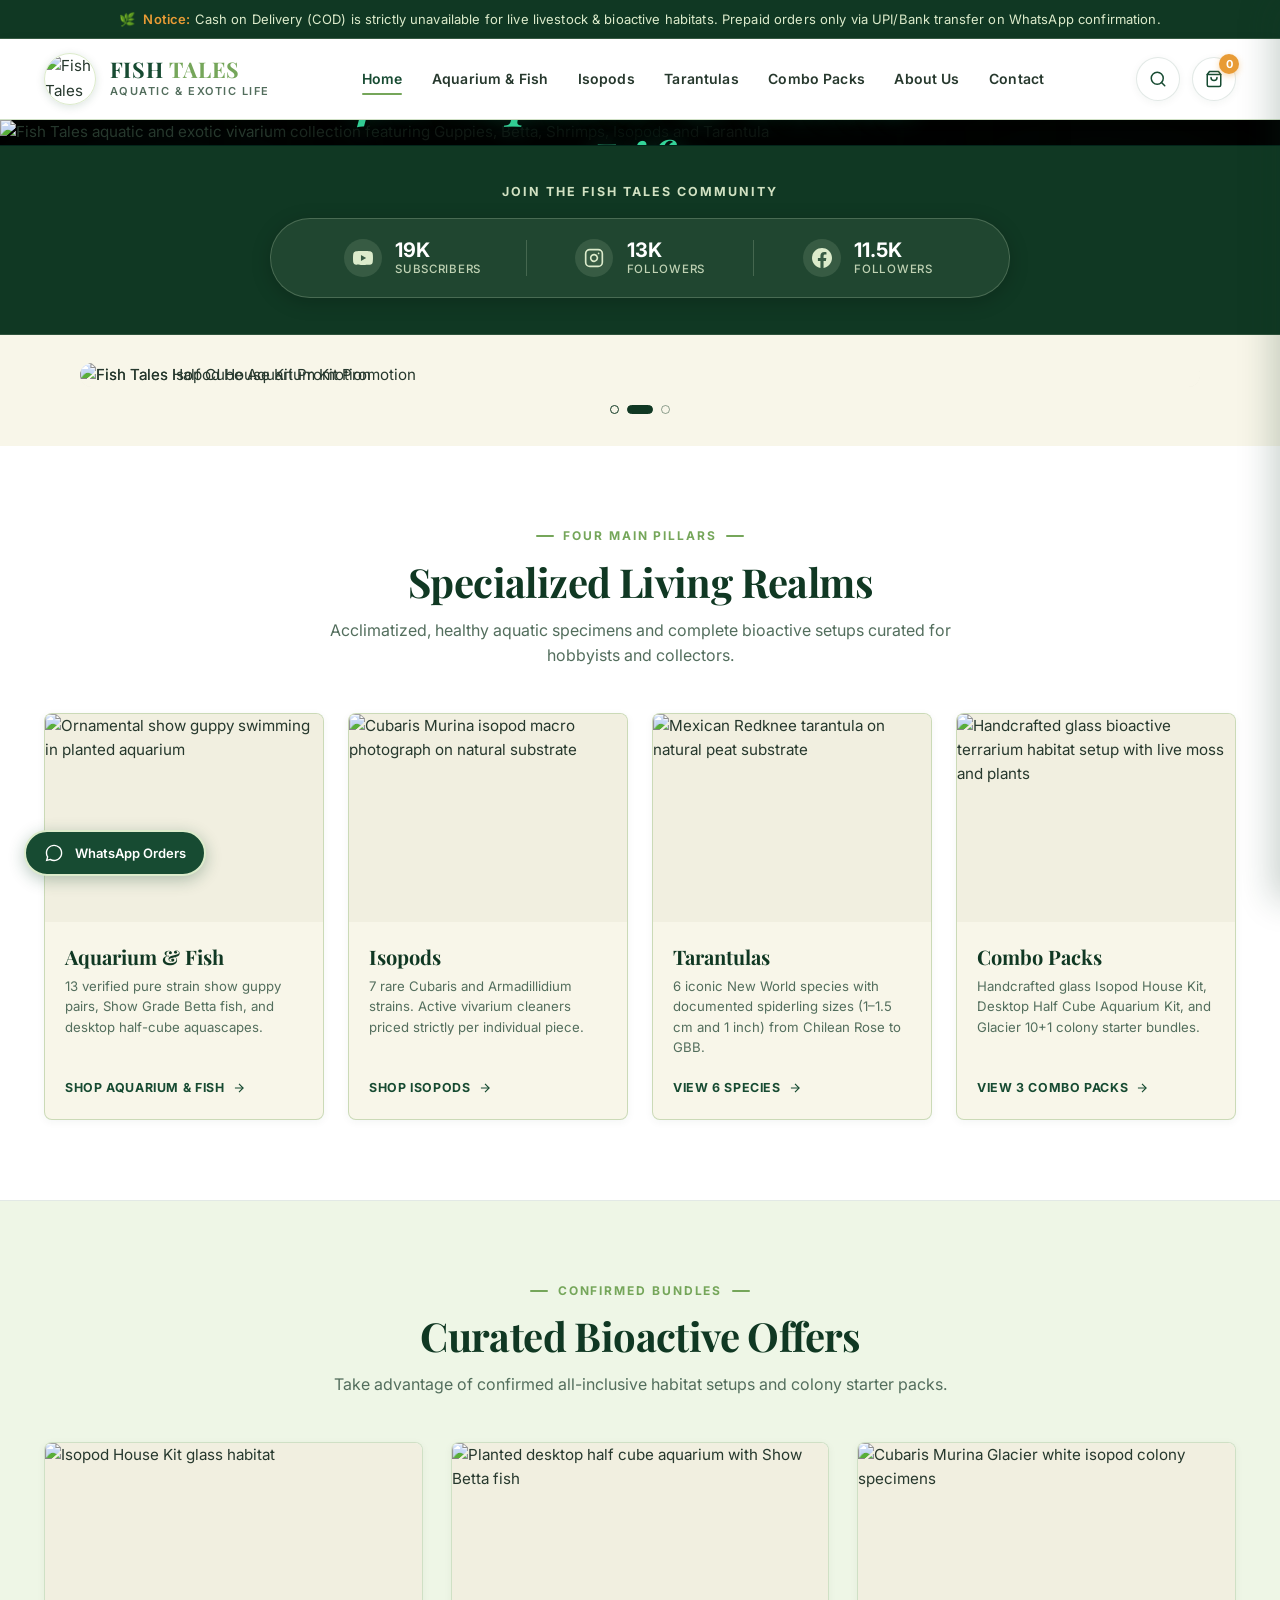
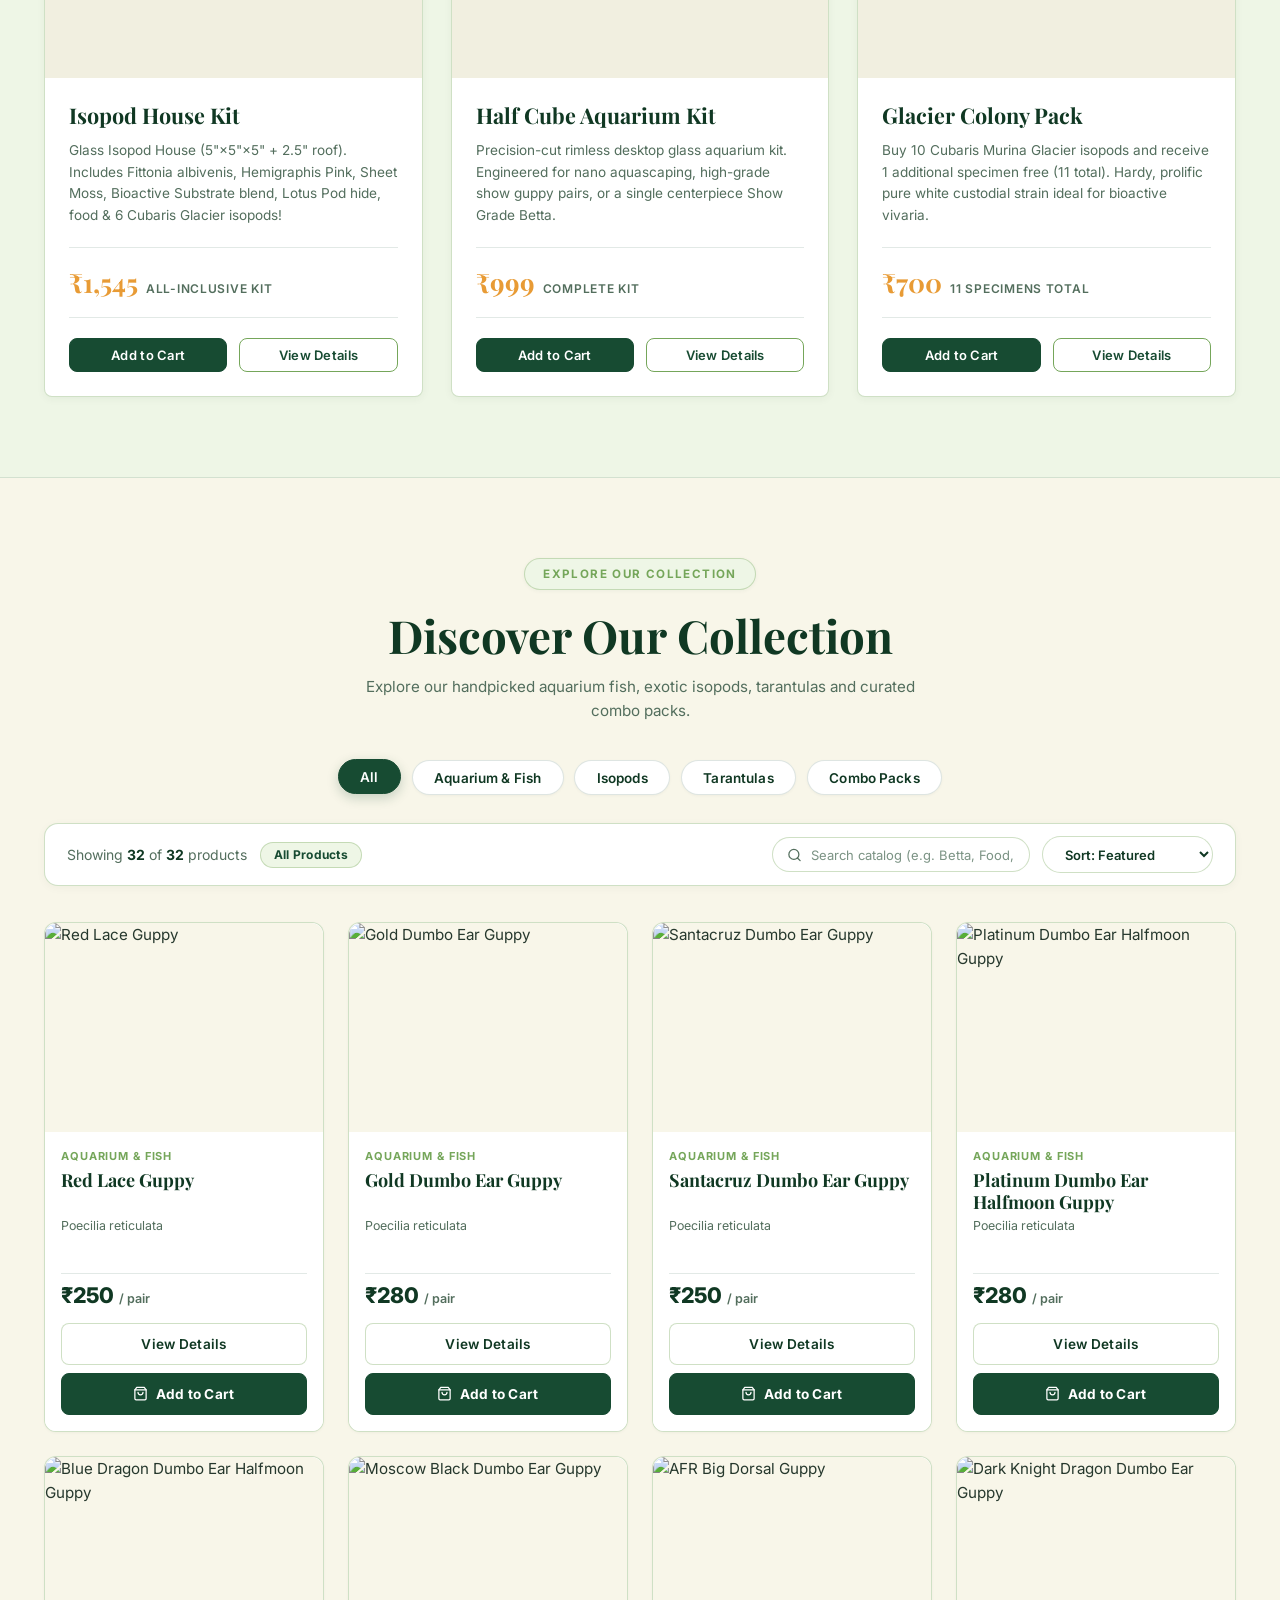
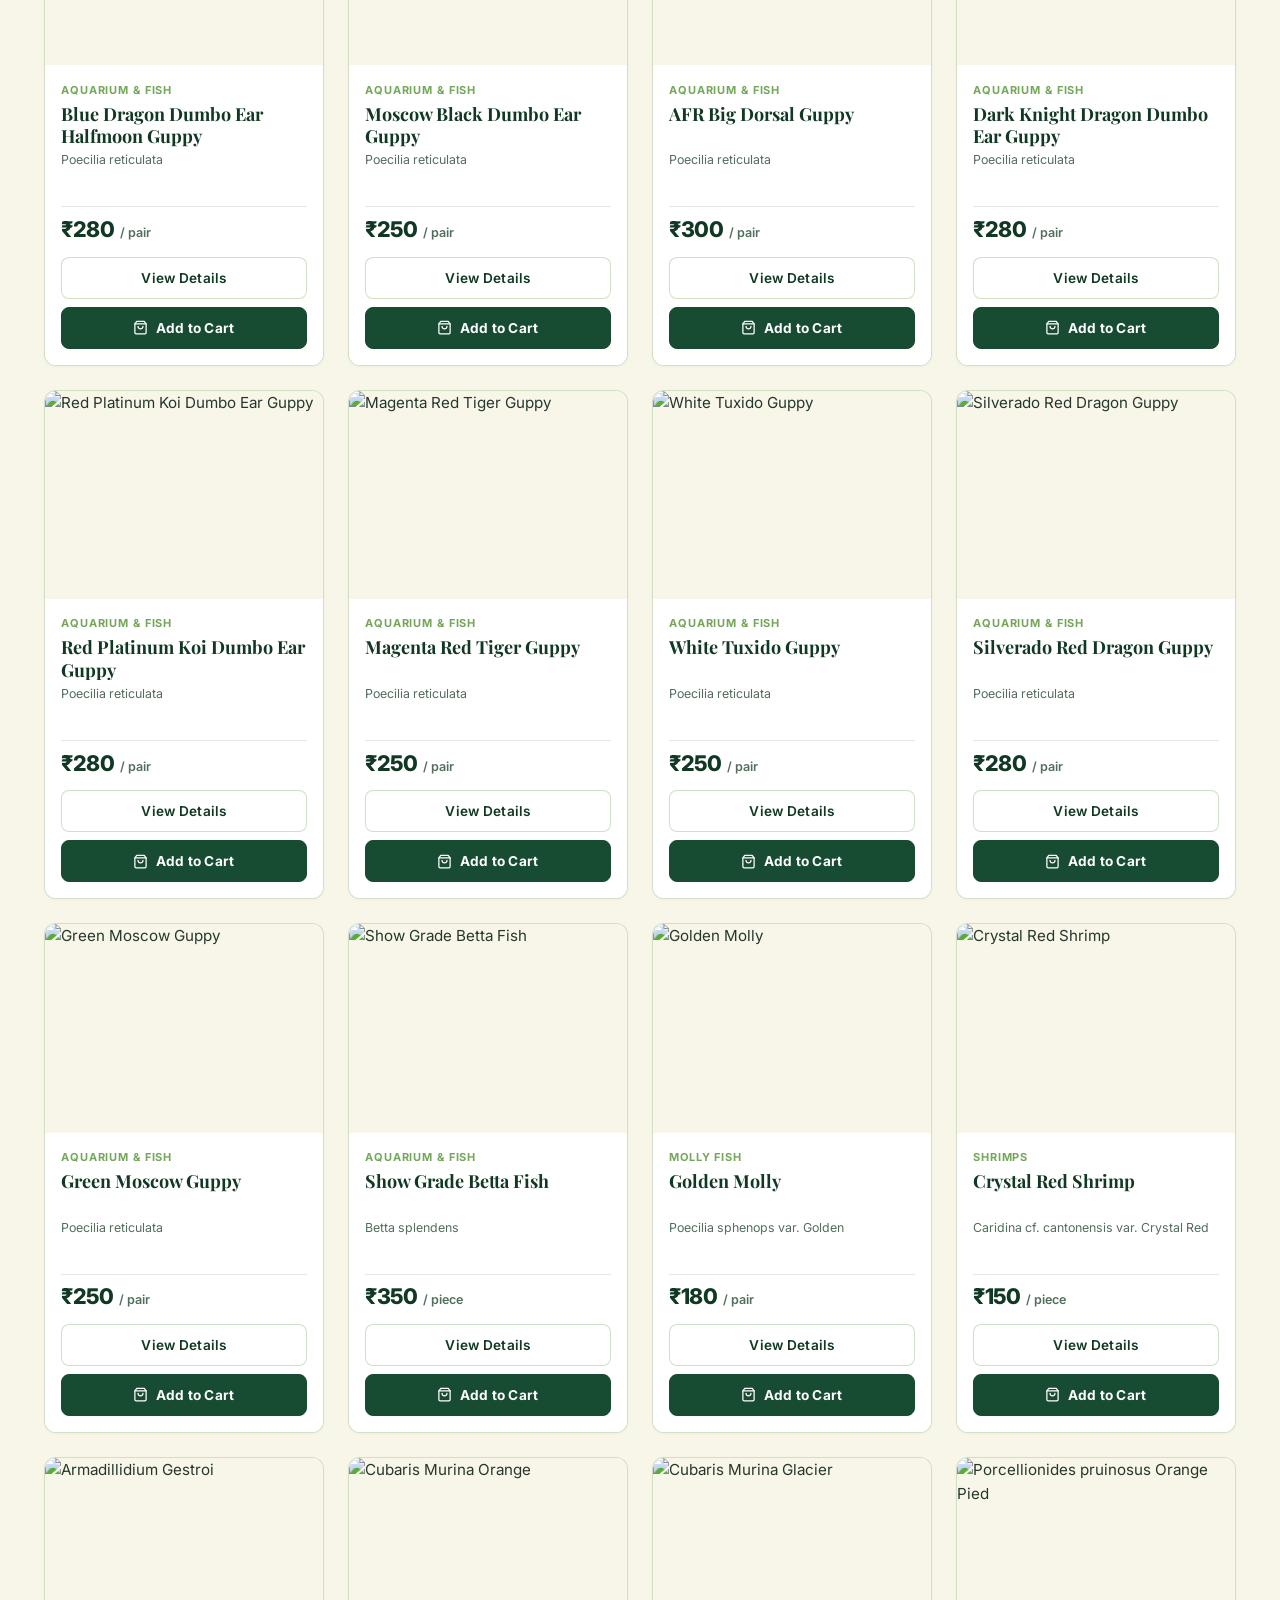
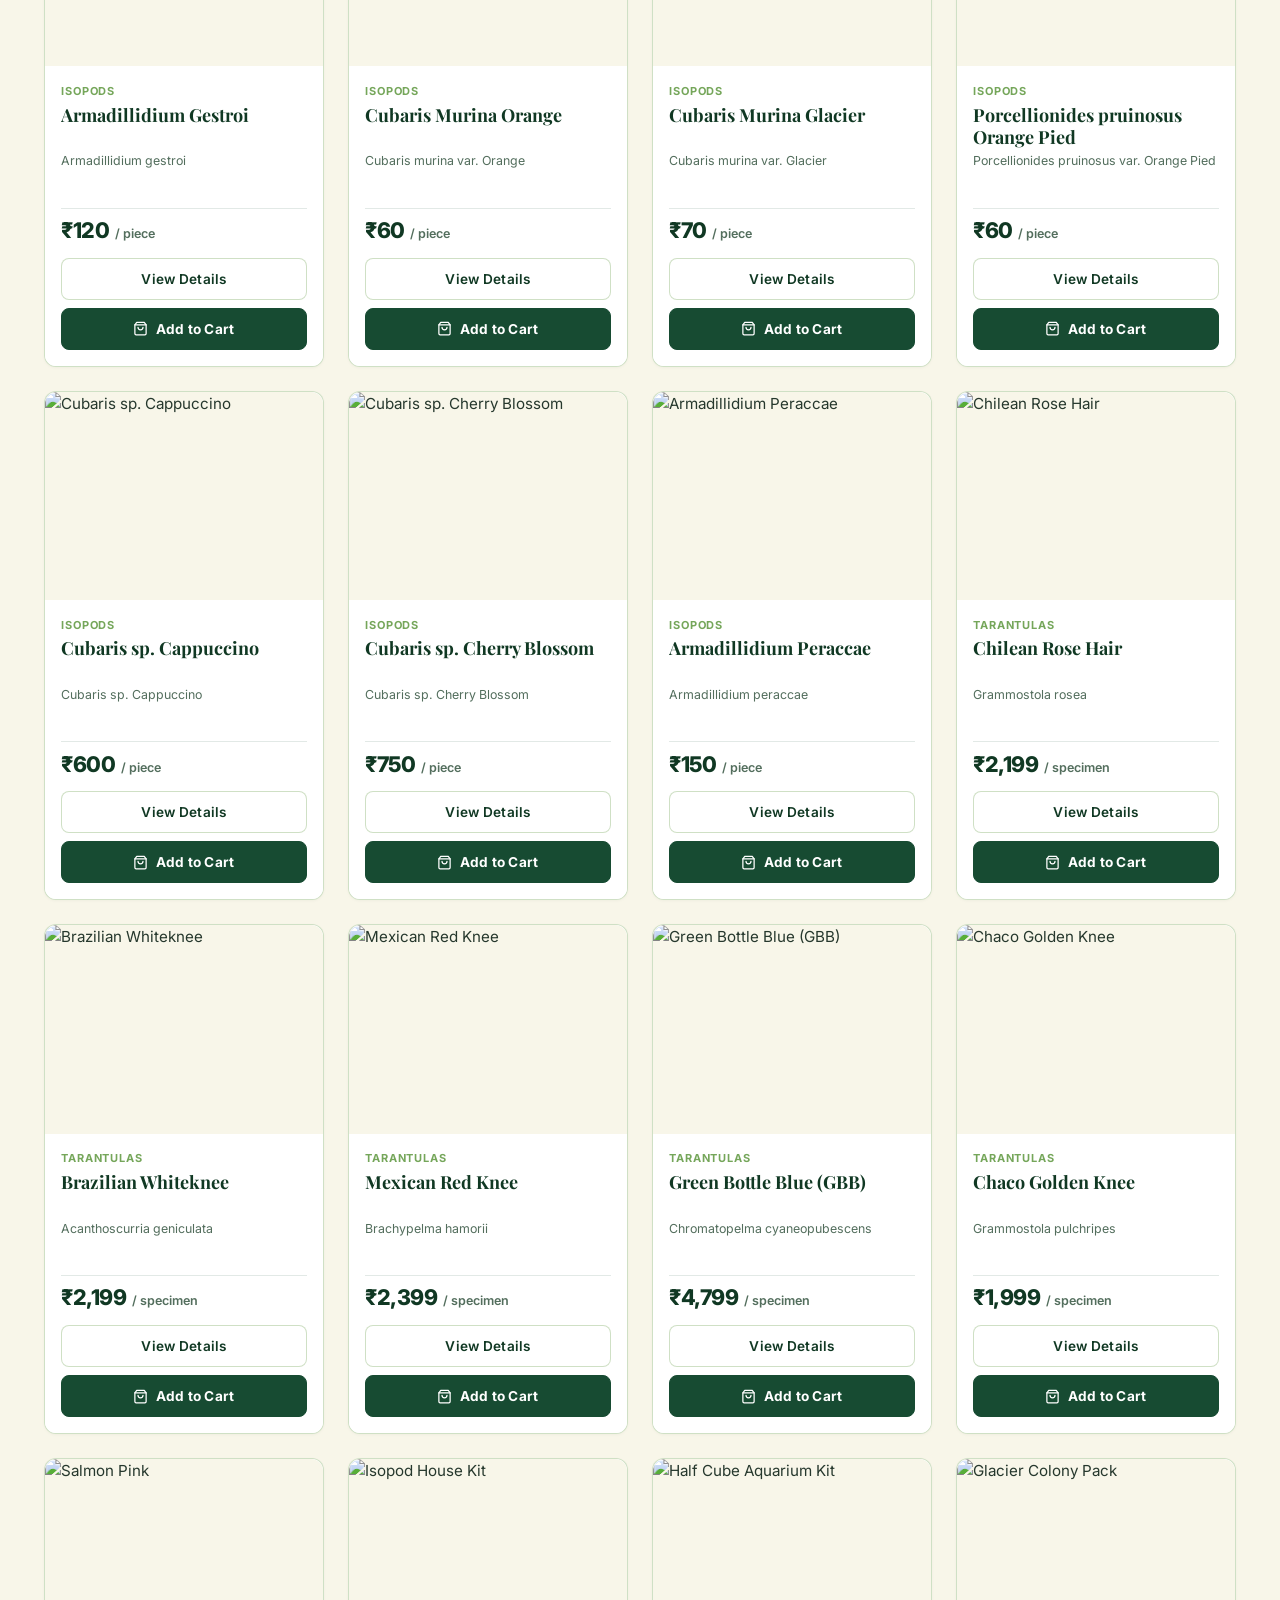
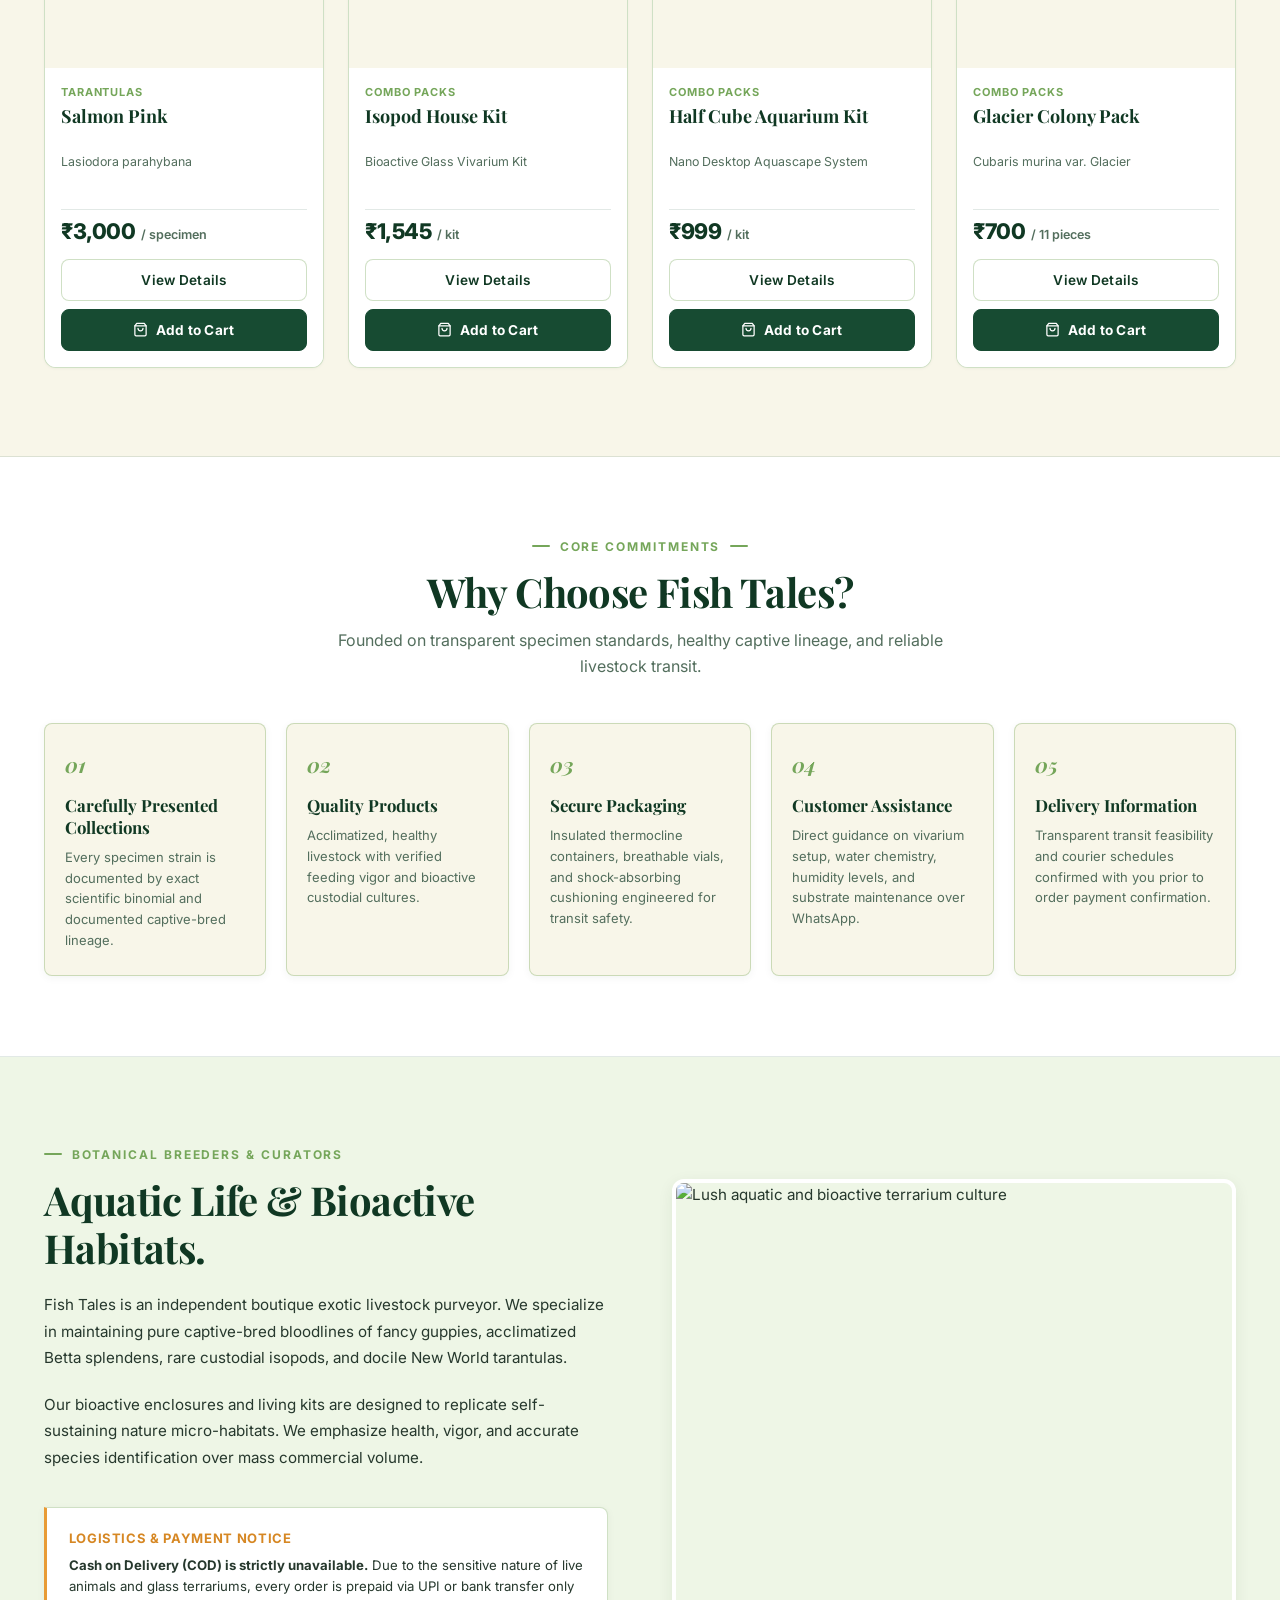
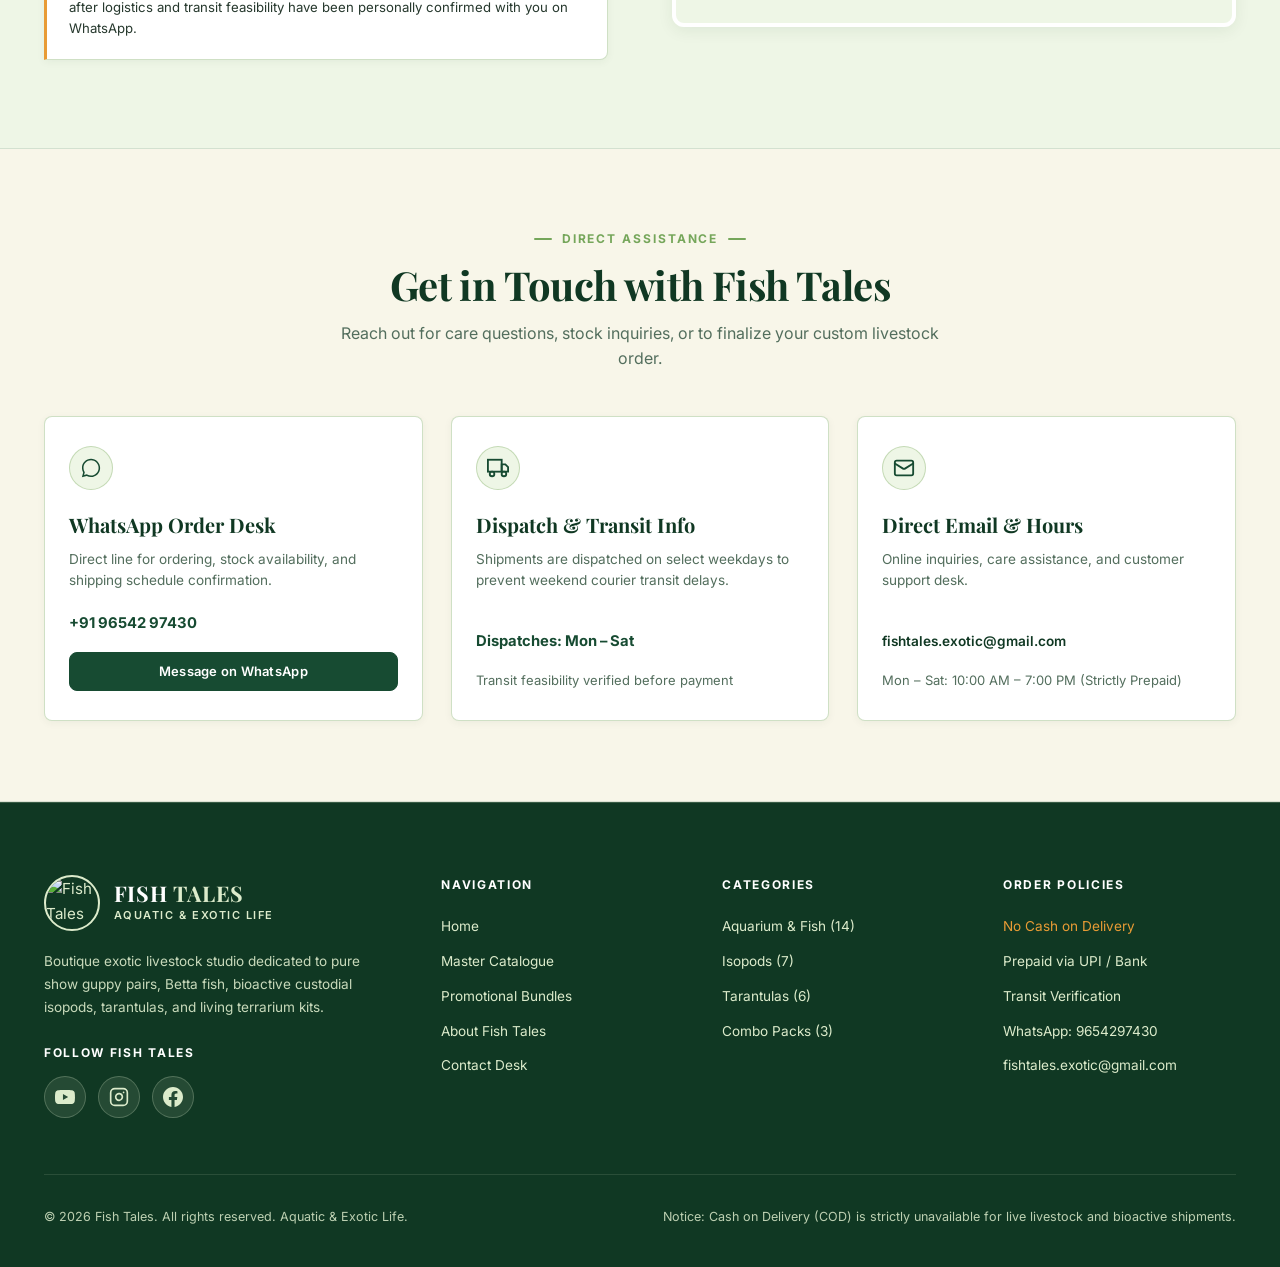
==== commit a996ea24: "feat: add contact email to footer and update dispatch schedule in index and product pages" ====
--- a/index.html
+++ b/index.html
@@ -238,31 +238,41 @@
     <section class="promo-slider-section" id="promoSliderSection" aria-label="Featured Promotions">
       <div class="container">
         <div class="promo-slider-container" id="promoSliderContainer">
-          <div class="promo-slider-track" id="promoSliderTrack" role="region" aria-roledescription="carousel" aria-label="Featured Promotions">
+          <div class="promo-slider-track" id="promoSliderTrack" role="region" aria-roledescription="carousel"
+            aria-label="Featured Promotions">
             <!-- Slide 1: Isopod House Kit -->
-            <div class="promo-slide active" data-index="0" role="group" aria-roledescription="slide" aria-label="Slide 1 of 3: Isopod House Kit">
-              <img src="https://res.cloudinary.com/pv8lnpft/image/upload/v1794949703/6a075120-0425-4e4f-bbc0-86de19ce4d3a.png"
+            <div class="promo-slide active" data-index="0" role="group" aria-roledescription="slide"
+              aria-label="Slide 1 of 3: Isopod House Kit">
+              <img
+                src="https://res.cloudinary.com/pv8lnpft/image/upload/v1794949703/6a075120-0425-4e4f-bbc0-86de19ce4d3a.png"
                 alt="Fish Tales Isopod House Kit Promotion" class="promo-slide-img" loading="eager">
             </div>
 
             <!-- Slide 2: Half Cube Aquarium Kit -->
-            <div class="promo-slide" data-index="1" role="group" aria-roledescription="slide" aria-label="Slide 2 of 3: Half Cube Aquarium Kit">
-              <img src="https://res.cloudinary.com/pv8lnpft/image/upload/v1794949659/8dd7ee2e-c485-4ab0-b248-e12938751576.png"
+            <div class="promo-slide" data-index="1" role="group" aria-roledescription="slide"
+              aria-label="Slide 2 of 3: Half Cube Aquarium Kit">
+              <img
+                src="https://res.cloudinary.com/pv8lnpft/image/upload/v1794949659/8dd7ee2e-c485-4ab0-b248-e12938751576.png"
                 alt="Fish Tales Half Cube Aquarium Kit Promotion" class="promo-slide-img" loading="lazy">
             </div>
 
             <!-- Slide 3: Shrimp Colony Offer -->
-            <div class="promo-slide" data-index="2" role="group" aria-roledescription="slide" aria-label="Slide 3 of 3: Shrimp Colony Offer">
-              <img src="https://res.cloudinary.com/pv8lnpft/image/upload/v1794949621/42c4770a-f56f-44a1-af1d-6dff23ee4223.png"
+            <div class="promo-slide" data-index="2" role="group" aria-roledescription="slide"
+              aria-label="Slide 3 of 3: Shrimp Colony Offer">
+              <img
+                src="https://res.cloudinary.com/pv8lnpft/image/upload/v1794949621/42c4770a-f56f-44a1-af1d-6dff23ee4223.png"
                 alt="Fish Tales Shrimp Colony Offer Promotion" class="promo-slide-img" loading="lazy">
             </div>
           </div>
 
           <!-- Subtle Minimal Navigation Dots -->
           <div class="promo-slider-dots" id="promoSliderDots" role="tablist" aria-label="Promotional slides">
-            <button type="button" class="promo-dot active" data-slide="0" role="tab" aria-selected="true" aria-label="Go to Slide 1: Isopod House Kit"></button>
-            <button type="button" class="promo-dot" data-slide="1" role="tab" aria-selected="false" aria-label="Go to Slide 2: Half Cube Aquarium Kit"></button>
-            <button type="button" class="promo-dot" data-slide="2" role="tab" aria-selected="false" aria-label="Go to Slide 3: Shrimp Colony Offer"></button>
+            <button type="button" class="promo-dot active" data-slide="0" role="tab" aria-selected="true"
+              aria-label="Go to Slide 1: Isopod House Kit"></button>
+            <button type="button" class="promo-dot" data-slide="1" role="tab" aria-selected="false"
+              aria-label="Go to Slide 2: Half Cube Aquarium Kit"></button>
+            <button type="button" class="promo-dot" data-slide="2" role="tab" aria-selected="false"
+              aria-label="Go to Slide 3: Shrimp Colony Offer"></button>
           </div>
         </div>
       </div>
@@ -666,24 +676,26 @@
             <h3 class="contact-card-title">Dispatch &amp; Transit Info</h3>
             <p class="contact-card-desc">Shipments are dispatched on select weekdays to prevent weekend courier transit
               delays.</p>
-            <div class="contact-card-meta">Dispatches: Mon – Wed</div>
+            <div class="contact-card-meta">Dispatches: Mon – Sat</div>
             <span style="font-size:0.8125rem; color:var(--text-muted);">Transit feasibility verified before
               payment</span>
           </div>
 
-          <!-- Card 3: Hours & Notice -->
+          <!-- Card 3: Direct Email & Hours -->
           <div class="contact-card">
             <div class="contact-card-icon">
-              <svg width="22" height="22" viewBox="0 0 24 24" fill="none" stroke="currentColor" stroke-width="2">
-                <circle cx="12" cy="12" r="10" />
-                <polyline points="12 6 12 12 16 14" />
+              <svg width="22" height="22" viewBox="0 0 24 24" fill="none" stroke="currentColor" stroke-width="2"
+                stroke-linecap="round" stroke-linejoin="round">
+                <rect width="20" height="16" x="2" y="4" rx="2" />
+                <path d="m22 7-8.97 5.7a1.94 1.94 0 0 1-2.06 0L2 7" />
               </svg>
             </div>
-            <h3 class="contact-card-title">Hours &amp; Location</h3>
-            <p class="contact-card-desc">Online inquiries and WhatsApp customer assistance operating hours.</p>
-            <div class="contact-card-meta">Mon – Sat: 10:00 AM – 7:00 PM</div>
-            <span style="font-size:0.8125rem; color:var(--color-orange-hover); font-weight:600;">Strictly Prepaid
-              Orders</span>
+            <h3 class="contact-card-title">Direct Email &amp; Hours</h3>
+            <p class="contact-card-desc">Online inquiries, care assistance, and customer support desk.</p>
+            <div class="contact-card-meta"><a href="mailto:fishtales.exotic@gmail.com" class="footer-link"
+                style="color:var(--color-primary-dark); font-weight:600;">fishtales.exotic@gmail.com</a></div>
+            <span style="font-size:0.8125rem; color:var(--text-muted);">Mon – Sat: 10:00 AM – 7:00 PM (Strictly
+              Prepaid)</span>
           </div>
         </div>
       </div>
@@ -773,6 +785,7 @@
             <li><span class="footer-link">Transit Verification</span></li>
             <li><a href="https://wa.me/919654297430" target="_blank" rel="noopener noreferrer"
                 class="footer-link">WhatsApp: 9654297430</a></li>
+            <li><a href="mailto:fishtales.exotic@gmail.com" class="footer-link">fishtales.exotic@gmail.com</a></li>
           </ul>
         </div>
       </div>
--- a/style.css
+++ b/style.css
@@ -3050,7 +3050,7 @@
   }
 
   /* CENTER: Perfectly centered Fish Tales logo + brand name + tagline */
-  .nav-brand {
+  .site-header .nav-brand {
     position: absolute;
     left: 50%;
     top: 50%;
@@ -4212,7 +4212,7 @@
     font-size: 0.44rem;
   }
 
-  .nav-brand {
+  .site-header .nav-brand {
     max-width: calc(100% - 170px);
     gap: 0.35rem;
   }
@@ -5358,6 +5358,26 @@
 .pdp-facts-card {
   background: linear-gradient(135deg, #ffffff 0%, #f4faf6 100%);
   border-left: 4px solid var(--color-primary);
+  position: relative;
+}
+
+.pdp-facts-card .pdp-section-header {
+  display: flex;
+  align-items: center;
+  justify-content: flex-start;
+  gap: 0.75rem;
+  margin-bottom: 1.25rem;
+  padding-bottom: 0.85rem;
+  border-bottom: 1px solid var(--border-color, #e2e8e5);
+  flex-wrap: nowrap;
+  white-space: nowrap;
+  text-align: left;
+}
+
+.pdp-facts-card .pdp-section-title {
+  margin: 0;
+  white-space: nowrap;
+  text-align: left;
 }
 
 .pdp-facts-list {
@@ -5583,6 +5603,11 @@
     font-size: 1.25rem;
   }
 
+  .pdp-facts-card .pdp-section-title {
+    font-size: 1.25rem;
+    white-space: nowrap;
+  }
+
   .pdp-cards-grid {
     grid-template-columns: repeat(auto-fill, minmax(200px, 1fr));
     gap: 0.75rem;
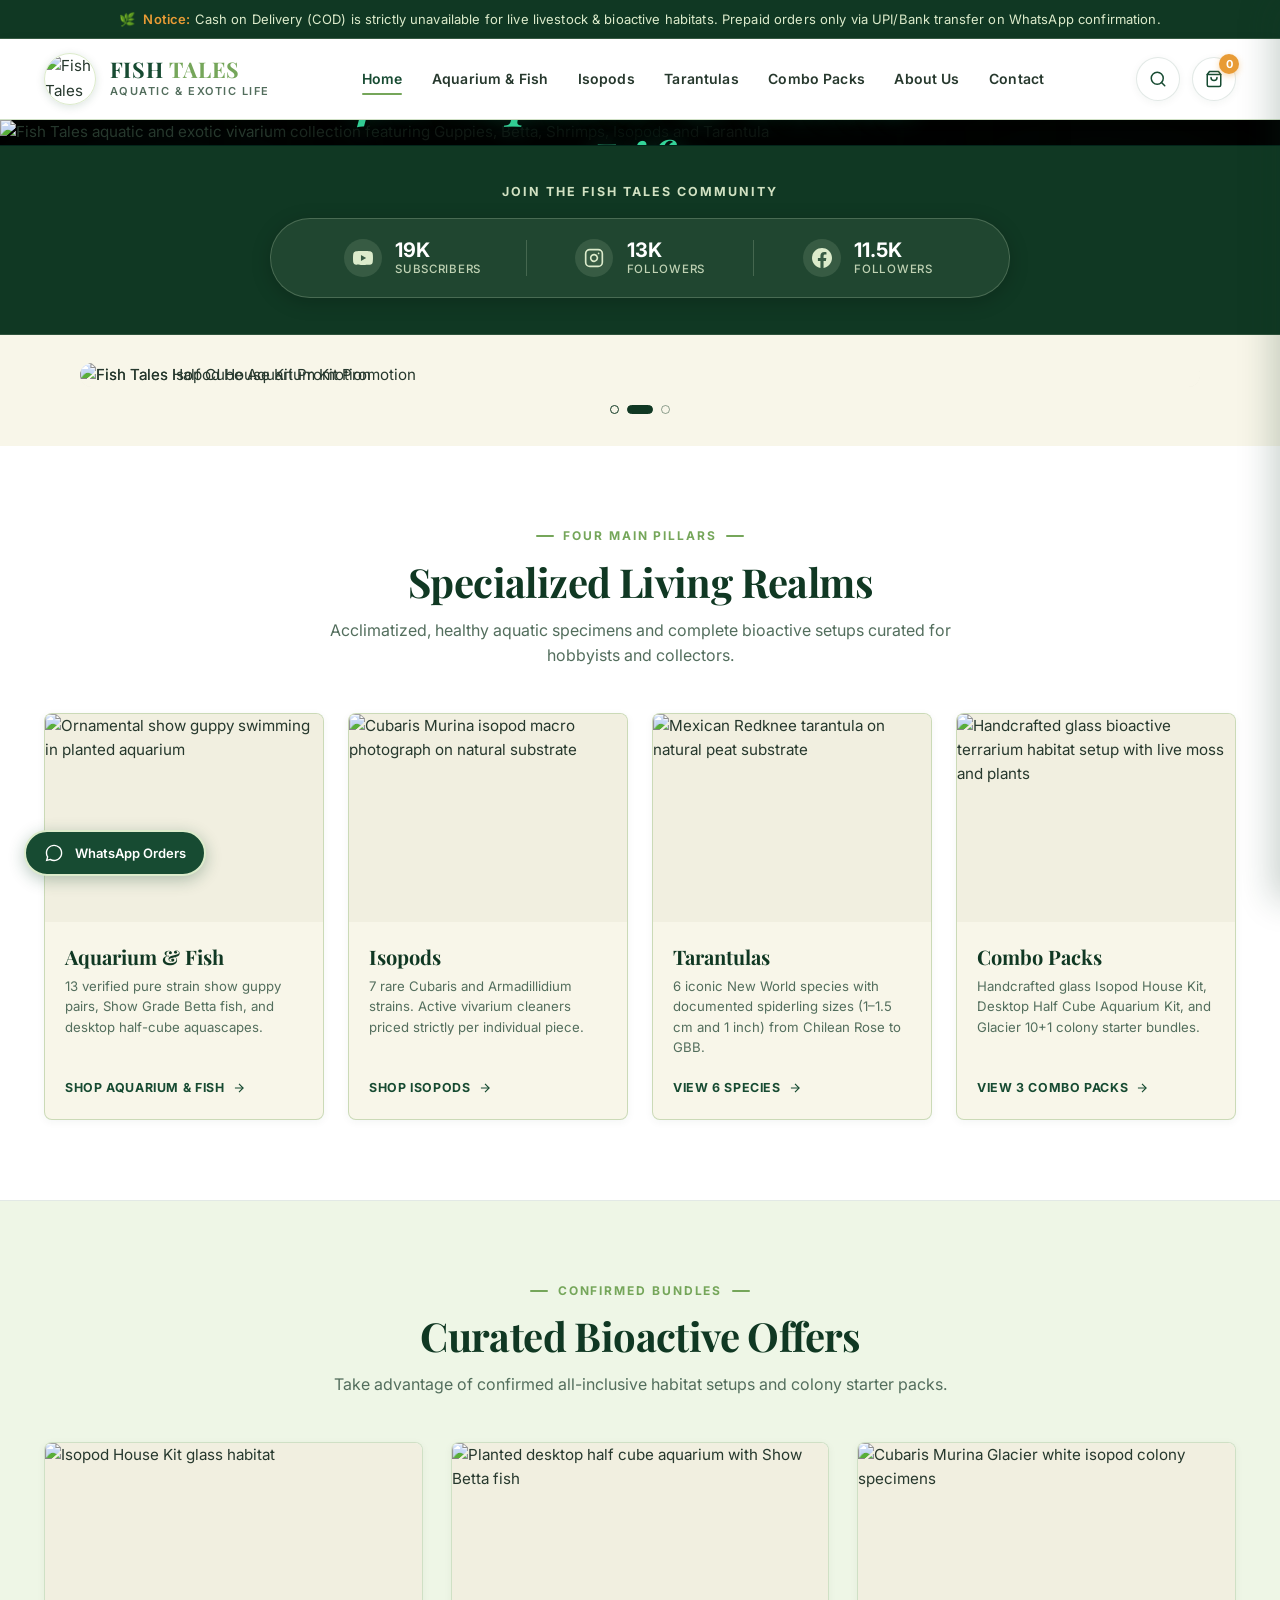
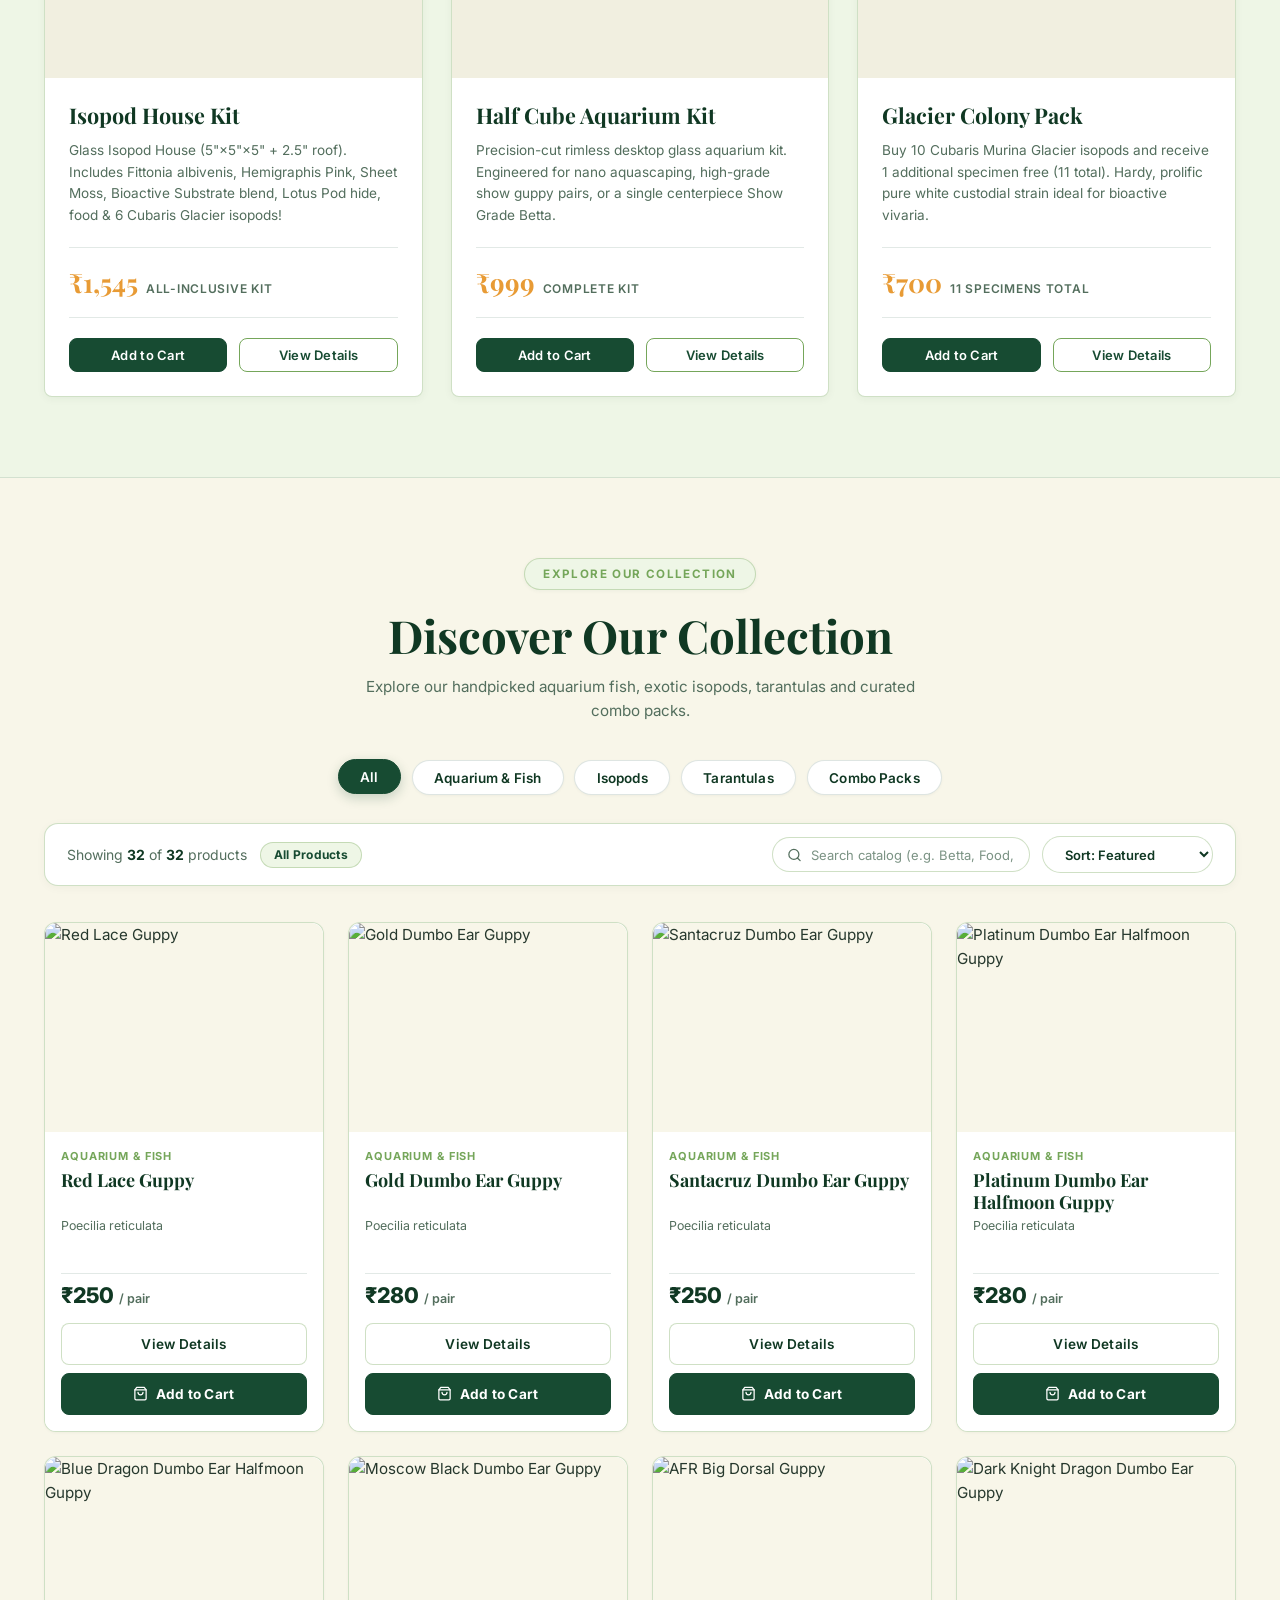
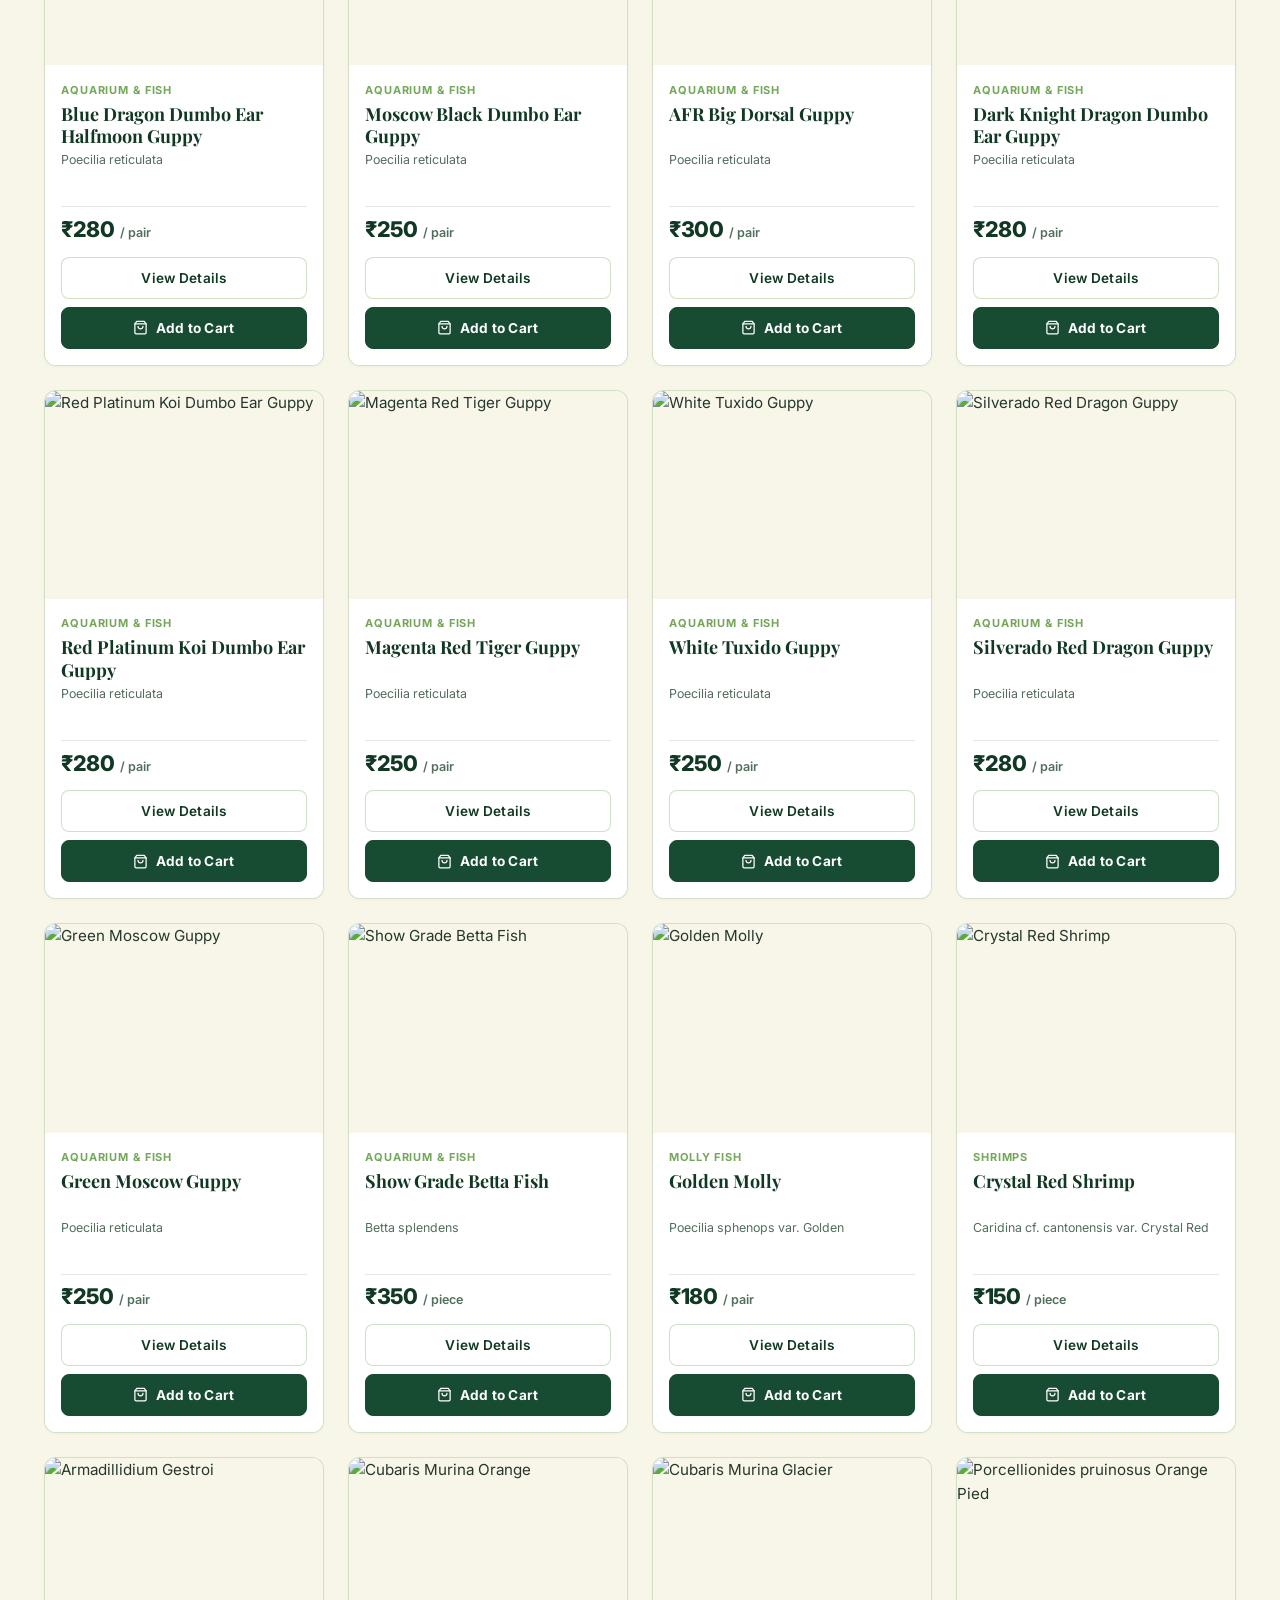
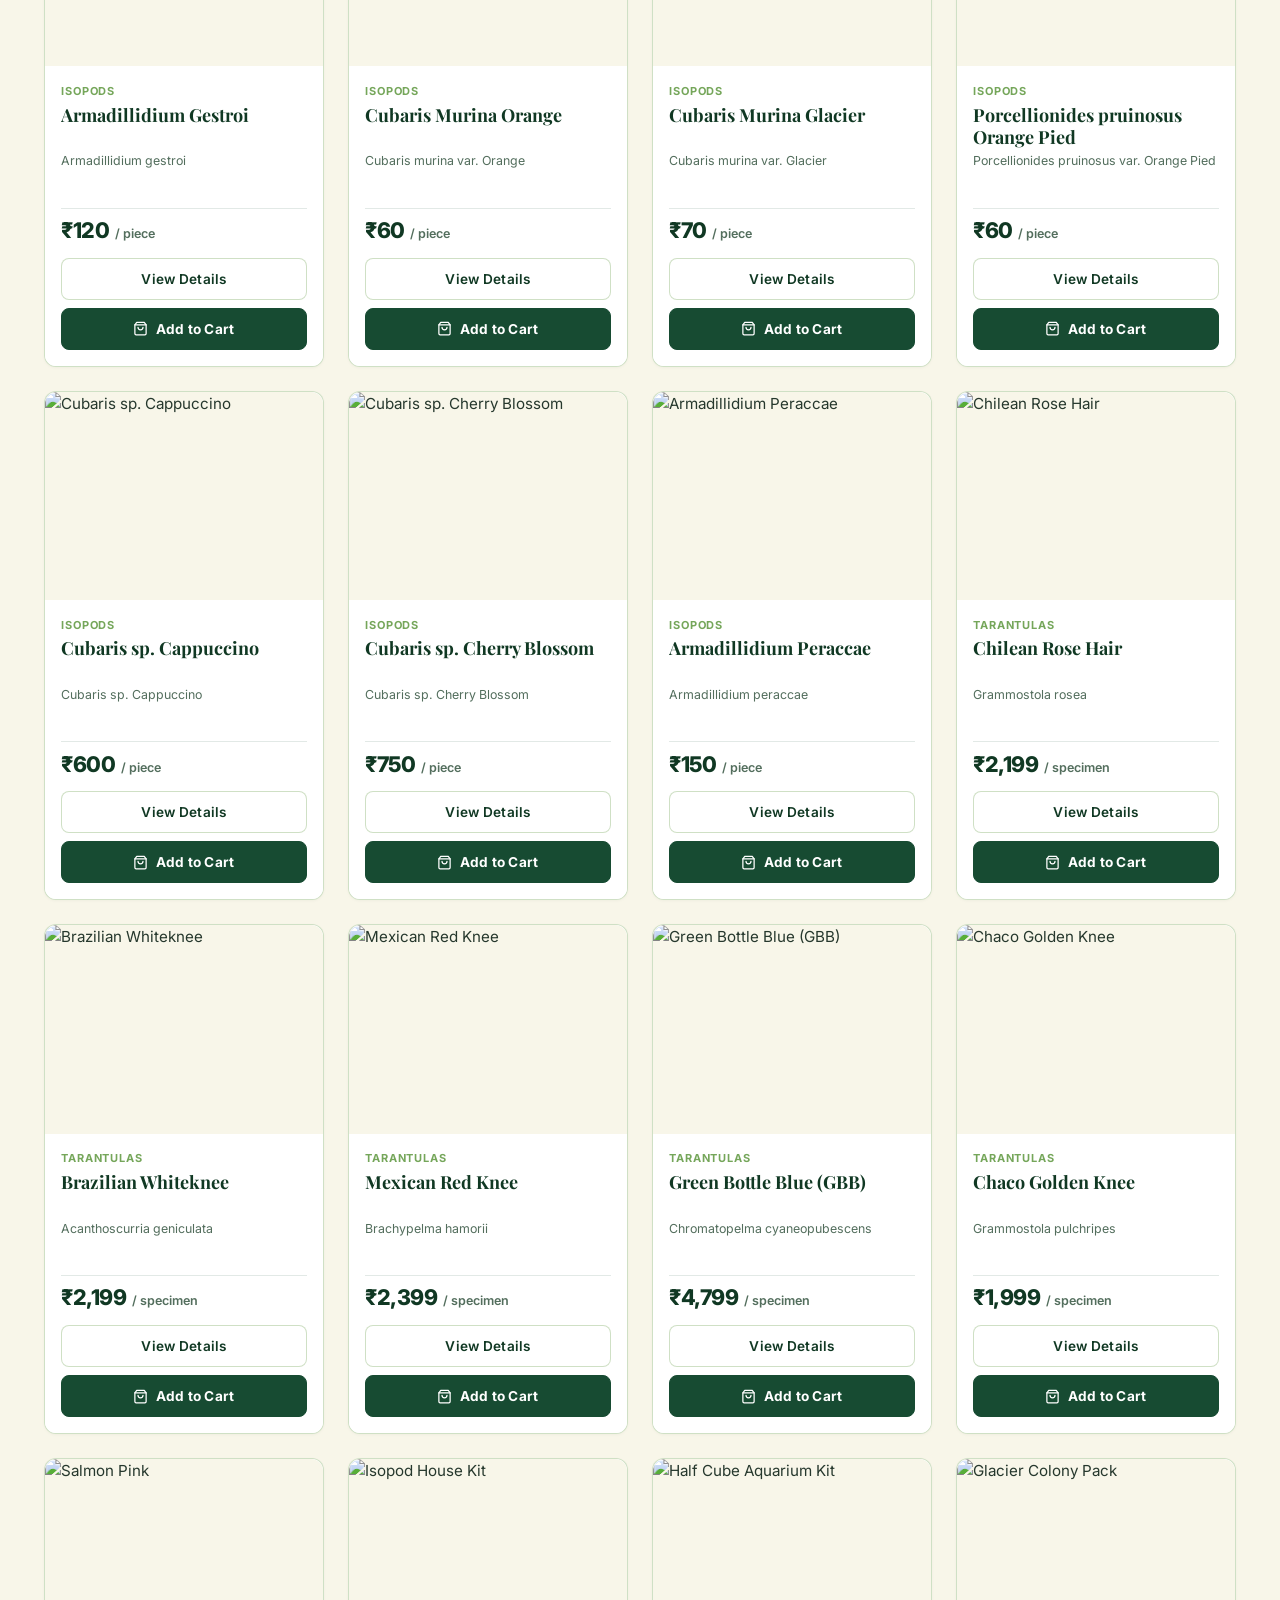
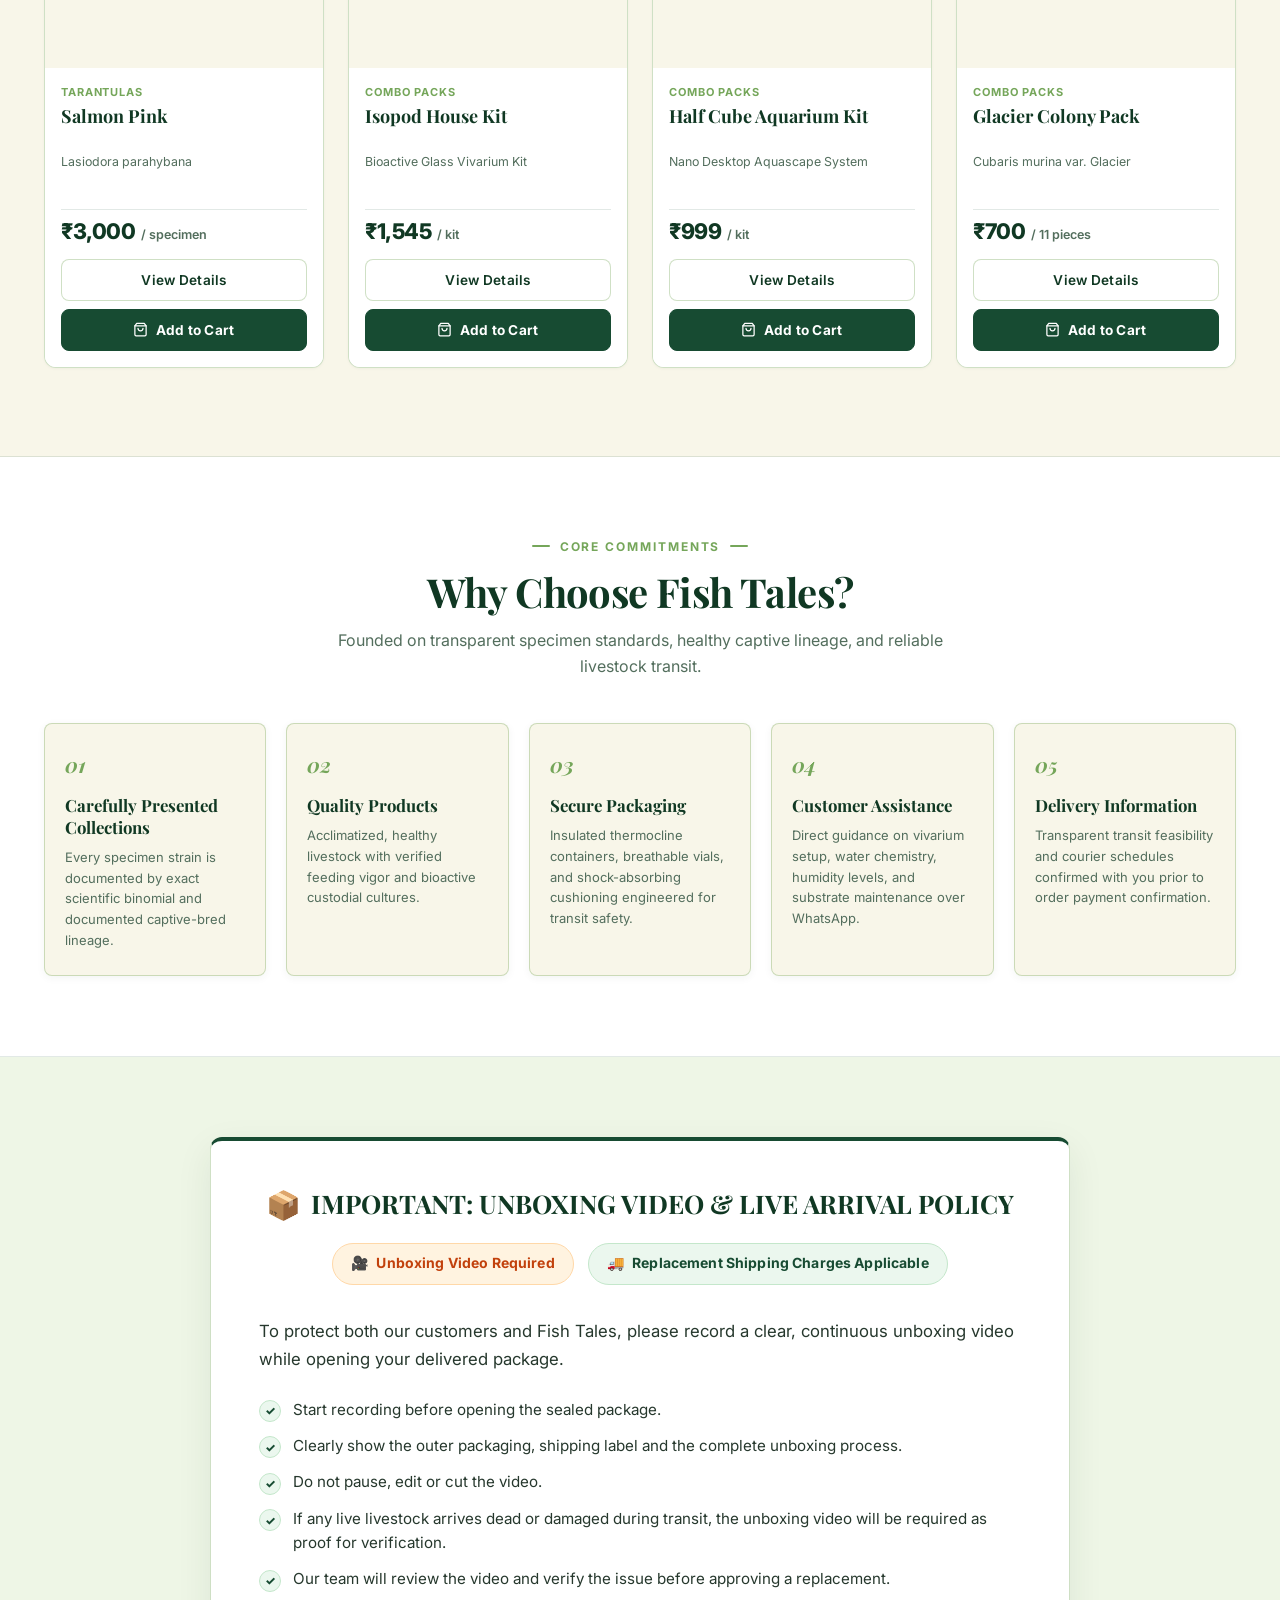
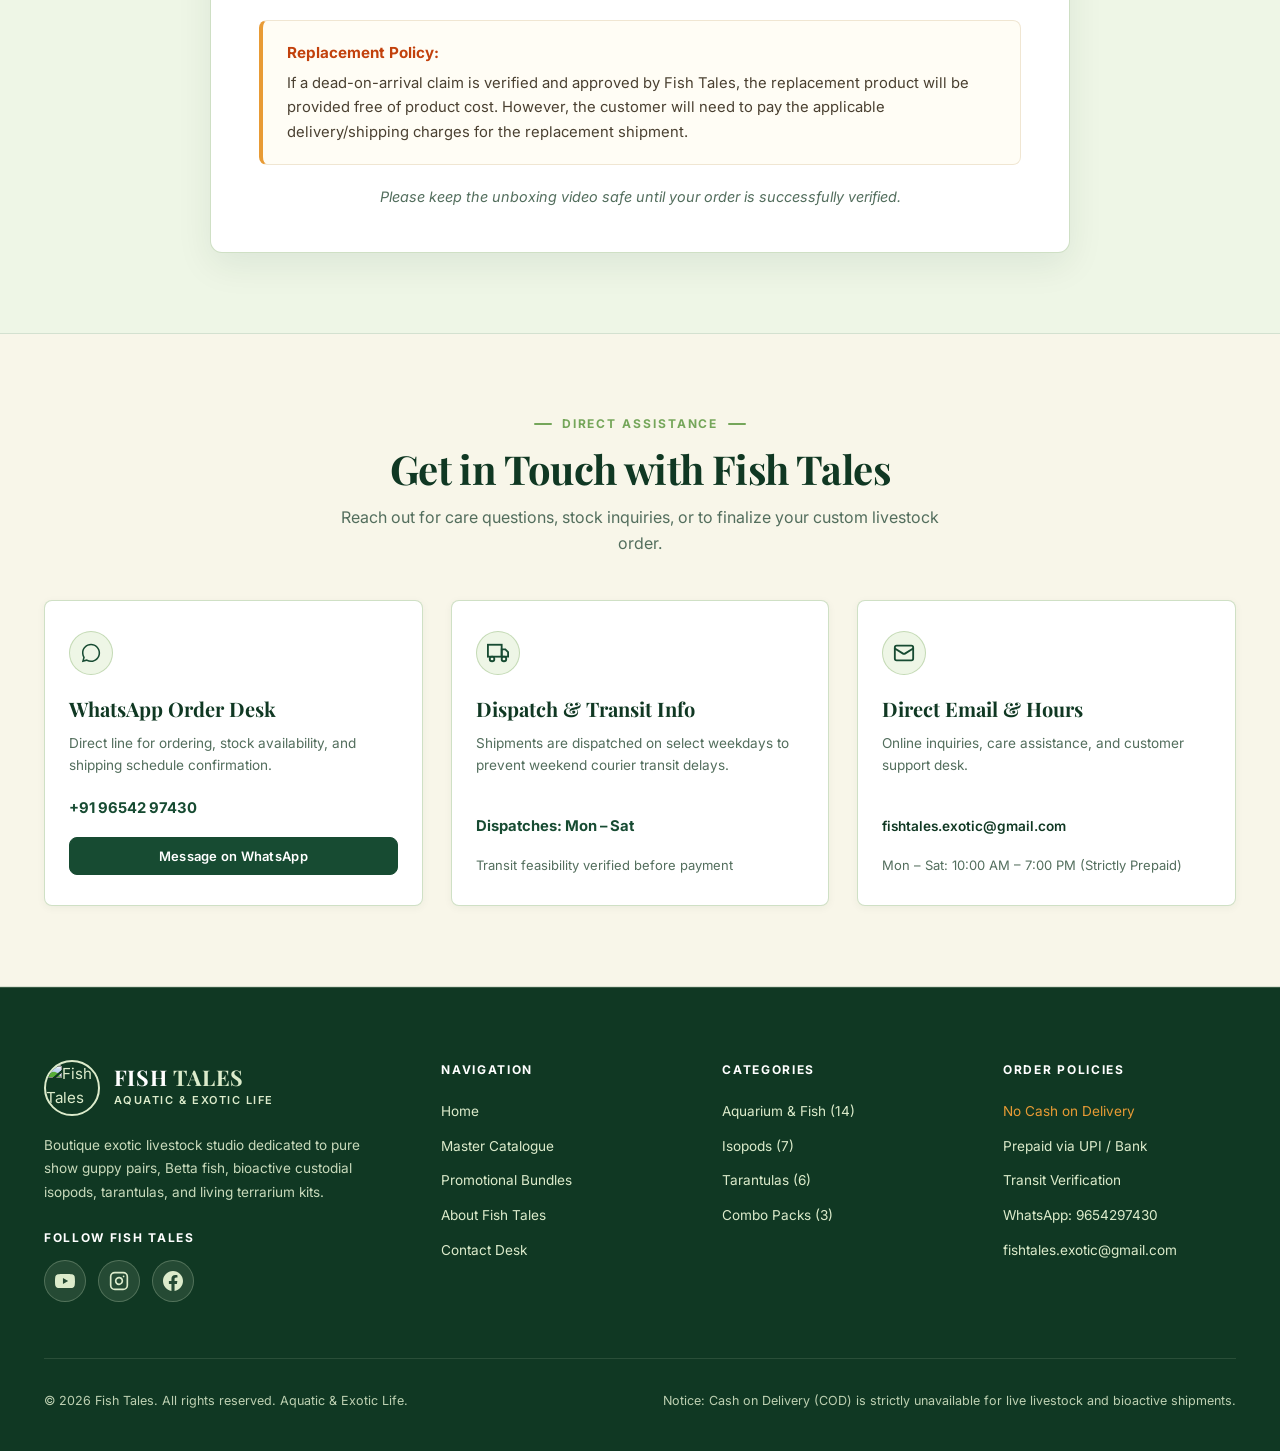
==== commit fa9e15b9: "feat: replace about section with unboxing video and live arrival policy UI and add tests for WhatsAp" ====
--- a/index.html
+++ b/index.html
@@ -596,37 +596,68 @@
     </section>
 
     <!-- ============================================================
-         7. ABOUT FISH TALES
+         7. UNBOXING VIDEO & LIVE ARRIVAL POLICY
          ============================================================ -->
-    <section class="about-section" id="about">
-      <div class="container about-grid">
-        <div class="about-content">
-          <div class="kicker">Botanical Breeders &amp; Curators</div>
-          <h2 class="section-title" style="margin-bottom: 1.25rem;">Aquatic Life &amp; Bioactive Habitats.</h2>
-          <p class="about-text">
-            Fish Tales is an independent boutique exotic livestock purveyor. We specialize in maintaining pure
-            captive-bred bloodlines of fancy guppies, acclimatized Betta splendens, rare custodial isopods, and docile
-            New World tarantulas.
-          </p>
-          <p class="about-text">
-            Our bioactive enclosures and living kits are designed to replicate self-sustaining nature micro-habitats. We
-            emphasize health, vigor, and accurate species identification over mass commercial volume.
-          </p>
-
-          <div class="about-notice-box">
-            <div class="about-notice-title">Logistics &amp; Payment Notice</div>
-            <div class="about-notice-body">
-              <strong>Cash on Delivery (COD) is strictly unavailable.</strong> Due to the sensitive nature of live
-              animals and glass terrariums, every order is prepaid via UPI or bank transfer only after logistics and
-              transit feasibility have been personally confirmed with you on WhatsApp.
-            </div>
-          </div>
-        </div>
-
-        <div class="about-media">
-          <div class="about-photo-frame">
-            <img src="https://upload.wikimedia.org/wikipedia/commons/2/21/Aquarium_plants_and_fish.jpg"
-              alt="Lush aquatic and bioactive terrarium culture" class="about-photo-img" loading="lazy">
+    <section class="policy-section" id="about">
+      <div class="container">
+        <div class="policy-card">
+          <header class="policy-card-header text-center">
+            <h2 class="policy-section-title">
+              <span class="policy-icon" aria-hidden="true">📦</span>
+              IMPORTANT: UNBOXING VIDEO &amp; LIVE ARRIVAL POLICY
+            </h2>
+            <div class="policy-badges-row">
+              <div class="policy-badge policy-badge-video">
+                <span class="policy-badge-icon">🎥</span>
+                <strong>Unboxing Video Required</strong>
+              </div>
+              <div class="policy-badge policy-badge-shipping">
+                <span class="policy-badge-icon">🚚</span>
+                <strong>Replacement Shipping Charges Applicable</strong>
+              </div>
+            </div>
+          </header>
+
+          <div class="policy-card-body">
+            <p class="policy-lead-text">
+              To protect both our customers and Fish Tales, please record a clear, continuous unboxing video while opening your delivered package.
+            </p>
+
+            <ul class="policy-checklist">
+              <li>
+                <span class="policy-check-icon">✓</span>
+                <span>Start recording before opening the sealed package.</span>
+              </li>
+              <li>
+                <span class="policy-check-icon">✓</span>
+                <span>Clearly show the outer packaging, shipping label and the complete unboxing process.</span>
+              </li>
+              <li>
+                <span class="policy-check-icon">✓</span>
+                <span>Do not pause, edit or cut the video.</span>
+              </li>
+              <li>
+                <span class="policy-check-icon">✓</span>
+                <span>If any live livestock arrives dead or damaged during transit, the unboxing video will be required as proof for verification.</span>
+              </li>
+              <li>
+                <span class="policy-check-icon">✓</span>
+                <span>Our team will review the video and verify the issue before approving a replacement.</span>
+              </li>
+            </ul>
+
+            <div class="policy-replacement-box">
+              <div class="policy-replacement-title">
+                <strong>Replacement Policy:</strong>
+              </div>
+              <p class="policy-replacement-text">
+                If a dead-on-arrival claim is verified and approved by Fish Tales, the replacement product will be provided free of product cost. However, the customer will need to pay the applicable delivery/shipping charges for the replacement shipment.
+              </p>
+            </div>
+
+            <p class="policy-safe-notice">
+              <em>Please keep the unboxing video safe until your order is successfully verified.</em>
+            </p>
           </div>
         </div>
       </div>
--- a/style.css
+++ b/style.css
@@ -1696,71 +1696,183 @@
   line-height: 1.6;
 }
 
-/* ── 12. About Section ────────────────────────────────────── */
-.about-section {
-  padding: 5.5rem 0;
-  background-color: var(--bg-mint-tint);
-  border-bottom: 1px solid var(--border-subtle);
-}
-
-.about-grid {
-  display: grid;
-  grid-template-columns: 1fr 1fr;
-  gap: 4rem;
-  align-items: center;
-}
-
-.about-content {
+/* ── 12. Unboxing Video & Live Arrival Policy Section ───────────── */
+.policy-section {
+  padding: 5rem 0;
+  background-color: var(--bg-mint-tint, #F4F8F4);
+  border-bottom: 1px solid var(--border-subtle, rgba(23, 75, 50, 0.12));
+}
+
+.policy-card {
+  max-width: 860px;
+  margin: 0 auto;
+  background-color: #FFFFFF;
+  border: 1px solid var(--border-leaf, rgba(23, 75, 50, 0.18));
+  border-top: 4px solid var(--color-primary, #174B32);
+  border-radius: var(--radius-md, 12px);
+  padding: 2.75rem 3rem;
+  box-shadow: 0 12px 36px rgba(16, 56, 35, 0.08);
+}
+
+.policy-card-header {
+  margin-bottom: 2rem;
+  text-align: center;
+}
+
+.policy-section-title {
+  font-family: var(--font-serif, "Cinzel Decorative", Georgia, serif);
+  font-size: 1.6rem;
+  font-weight: 700;
+  color: var(--color-primary-dark, #103823);
+  line-height: 1.35;
+  margin-bottom: 1.25rem;
+  display: flex;
+  align-items: center;
+  justify-content: center;
+  gap: 0.6rem;
+  flex-wrap: wrap;
+}
+
+.policy-icon {
+  font-size: 1.75rem;
+}
+
+.policy-badges-row {
+  display: flex;
+  flex-wrap: wrap;
+  align-items: center;
+  justify-content: center;
+  gap: 0.85rem;
+}
+
+.policy-badge {
+  display: inline-flex;
+  align-items: center;
+  gap: 0.5rem;
+  padding: 0.55rem 1.15rem;
+  border-radius: var(--radius-full, 9999px);
+  font-size: 0.875rem;
+  font-weight: 700;
+  letter-spacing: 0.01em;
+}
+
+.policy-badge-video {
+  background-color: #FFF3E0;
+  color: #C2410C;
+  border: 1px solid #FFD8A8;
+}
+
+.policy-badge-shipping {
+  background-color: #EBF7EE;
+  color: #174B32;
+  border: 1px solid #C4E7CB;
+}
+
+.policy-lead-text {
+  font-size: 1.05rem;
+  color: var(--text-body, #2C3531);
+  line-height: 1.7;
+  margin-bottom: 1.5rem;
+}
+
+.policy-checklist {
+  list-style: none;
+  padding: 0;
+  margin: 0 0 1.75rem 0;
   display: flex;
   flex-direction: column;
-}
-
-.about-text {
+  gap: 0.75rem;
+}
+
+.policy-checklist li {
+  display: flex;
+  align-items: flex-start;
+  gap: 0.75rem;
   font-size: 0.95rem;
-  color: var(--text-body);
-  line-height: 1.75;
-  margin-bottom: 1.25rem;
-}
-
-.about-notice-box {
-  background-color: #FFFFFF;
-  border-left: 3px solid var(--color-orange);
-  border-top: 1px solid var(--border-leaf);
-  border-right: 1px solid var(--border-leaf);
-  border-bottom: 1px solid var(--border-leaf);
-  padding: 1.25rem 1.35rem;
-  border-radius: 0 var(--radius-sm) var(--radius-sm) 0;
-  margin-top: 1rem;
-  box-shadow: var(--shadow-sm);
-}
-
-.about-notice-title {
-  font-size: 0.8125rem;
-  font-weight: 700;
-  letter-spacing: 0.05em;
-  text-transform: uppercase;
-  color: var(--color-orange-hover);
+  color: var(--text-body, #2C3531);
+  line-height: 1.6;
+}
+
+.policy-check-icon {
+  display: inline-flex;
+  align-items: center;
+  justify-content: center;
+  width: 22px;
+  height: 22px;
+  min-width: 22px;
+  border-radius: 50%;
+  background-color: #EBF7EE;
+  color: #174B32;
+  font-size: 0.75rem;
+  font-weight: 800;
+  margin-top: 0.15rem;
+  border: 1px solid #C4E7CB;
+}
+
+.policy-replacement-box {
+  background-color: #FFFDF5;
+  border-left: 4px solid var(--color-orange, #E65100);
+  border-top: 1px solid #F0E6D2;
+  border-right: 1px solid #F0E6D2;
+  border-bottom: 1px solid #F0E6D2;
+  border-radius: var(--radius-sm, 6px);
+  padding: 1.25rem 1.5rem;
+  margin: 1.75rem 0 1.25rem 0;
+}
+
+.policy-replacement-title {
+  font-size: 0.95rem;
+  color: #C2410C;
   margin-bottom: 0.35rem;
 }
 
-.about-notice-body {
-  font-size: 0.825rem;
-  color: var(--text-body);
-  line-height: 1.6;
-}
-
-.about-photo-frame {
-  position: relative;
-  border: 4px solid #FFFFFF;
-  border-radius: var(--radius-md);
-  overflow: hidden;
-  box-shadow: var(--shadow-card);
-}
-
-.about-photo-img {
-  width: 100%;
-  height: 440px;
-  object-fit: cover;
+.policy-replacement-text {
+  font-size: 0.925rem;
+  color: #4A4031;
+  line-height: 1.65;
+  margin: 0;
+}
+
+.policy-safe-notice {
+  font-size: 0.9rem;
+  color: var(--text-muted, #556B2F);
+  margin-top: 1.25rem;
+  text-align: center;
+}
+
+@media (max-width: 768px) {
+  .policy-section {
+    padding: 3rem 0;
+  }
+  .policy-card {
+    padding: 1.75rem 1.25rem;
+    border-radius: var(--radius-sm, 8px);
+  }
+  .policy-section-title {
+    font-size: 1.25rem;
+  }
+  .policy-badges-row {
+    flex-direction: column;
+    align-items: stretch;
+    gap: 0.6rem;
+  }
+  .policy-badge {
+    justify-content: center;
+    padding: 0.5rem 0.85rem;
+    font-size: 0.8125rem;
+  }
+  .policy-lead-text {
+    font-size: 0.95rem;
+  }
+  .policy-checklist li {
+    font-size: 0.875rem;
+  }
+  .policy-replacement-box {
+    padding: 1rem 1.15rem;
+  }
+  .policy-replacement-text {
+    font-size: 0.85rem;
+  }
 }
 
 /* ── 13. Contact & WhatsApp Desk ──────────────────────────── */
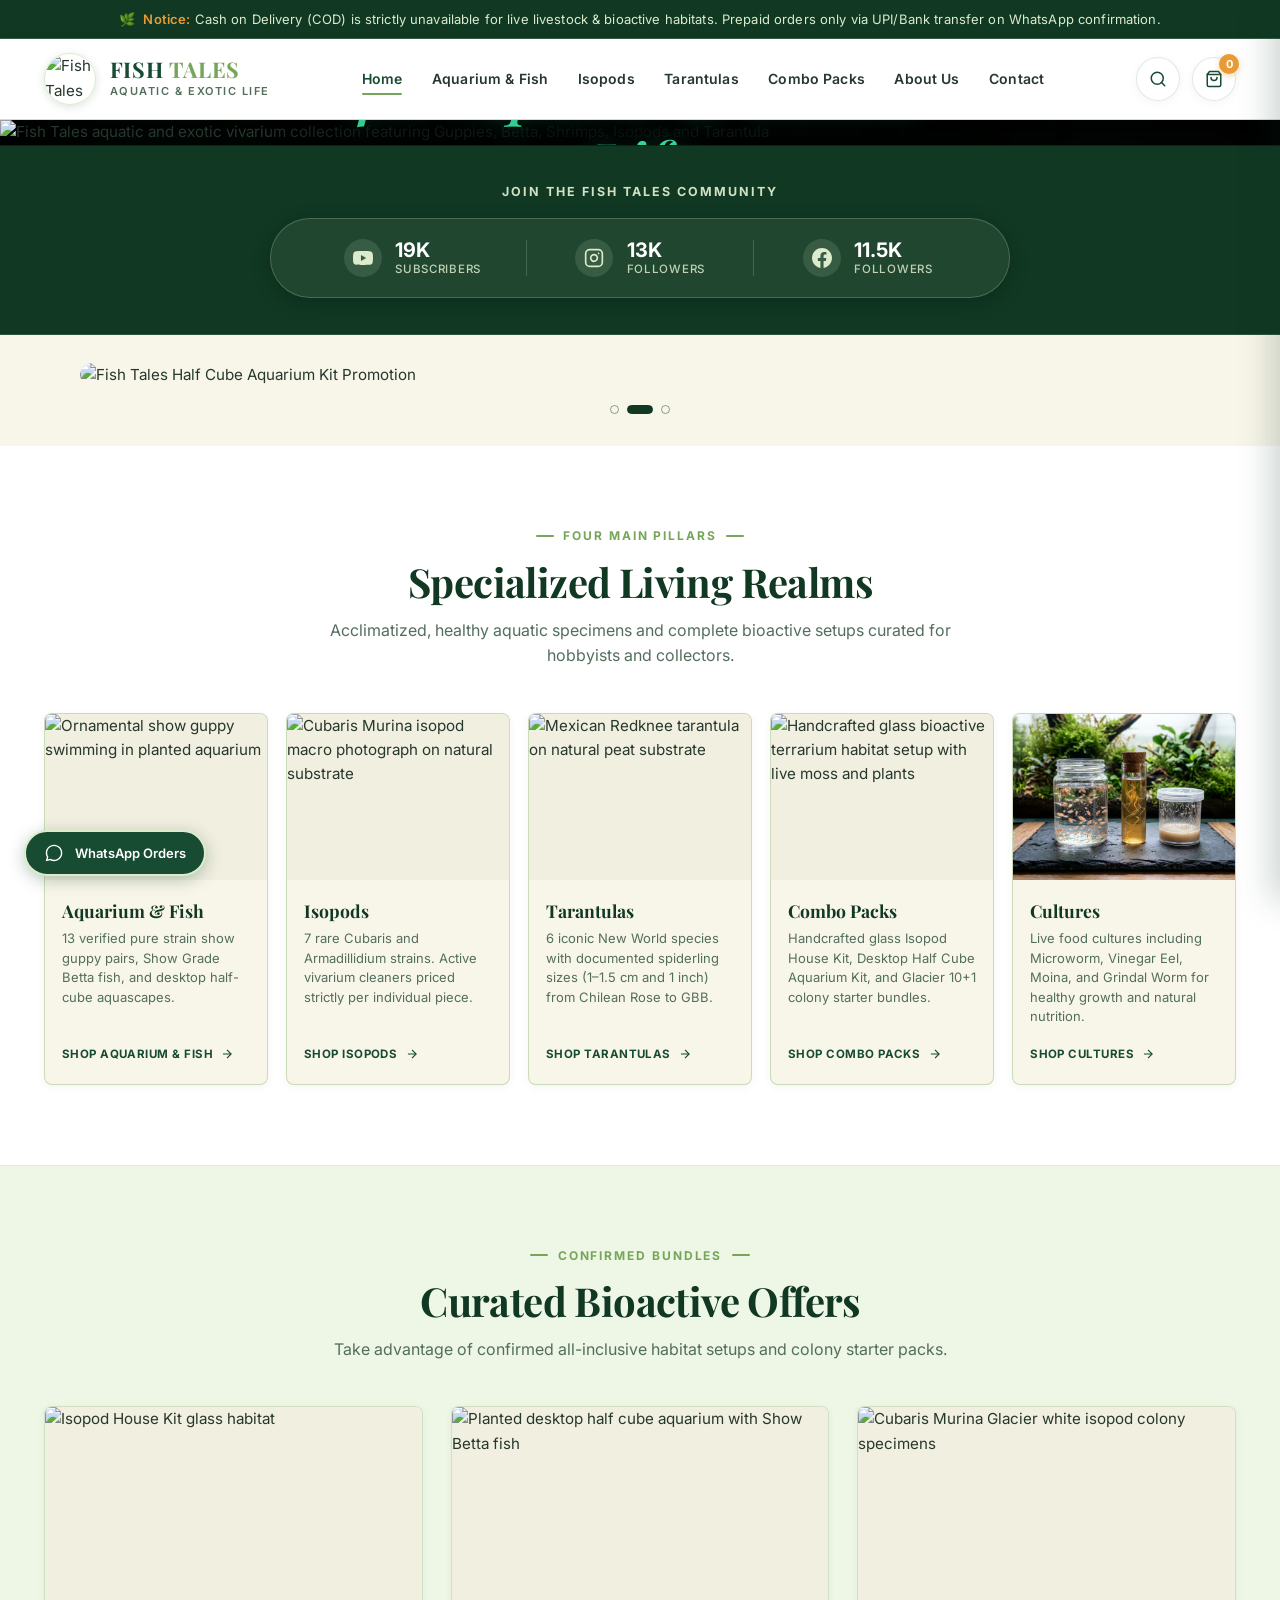
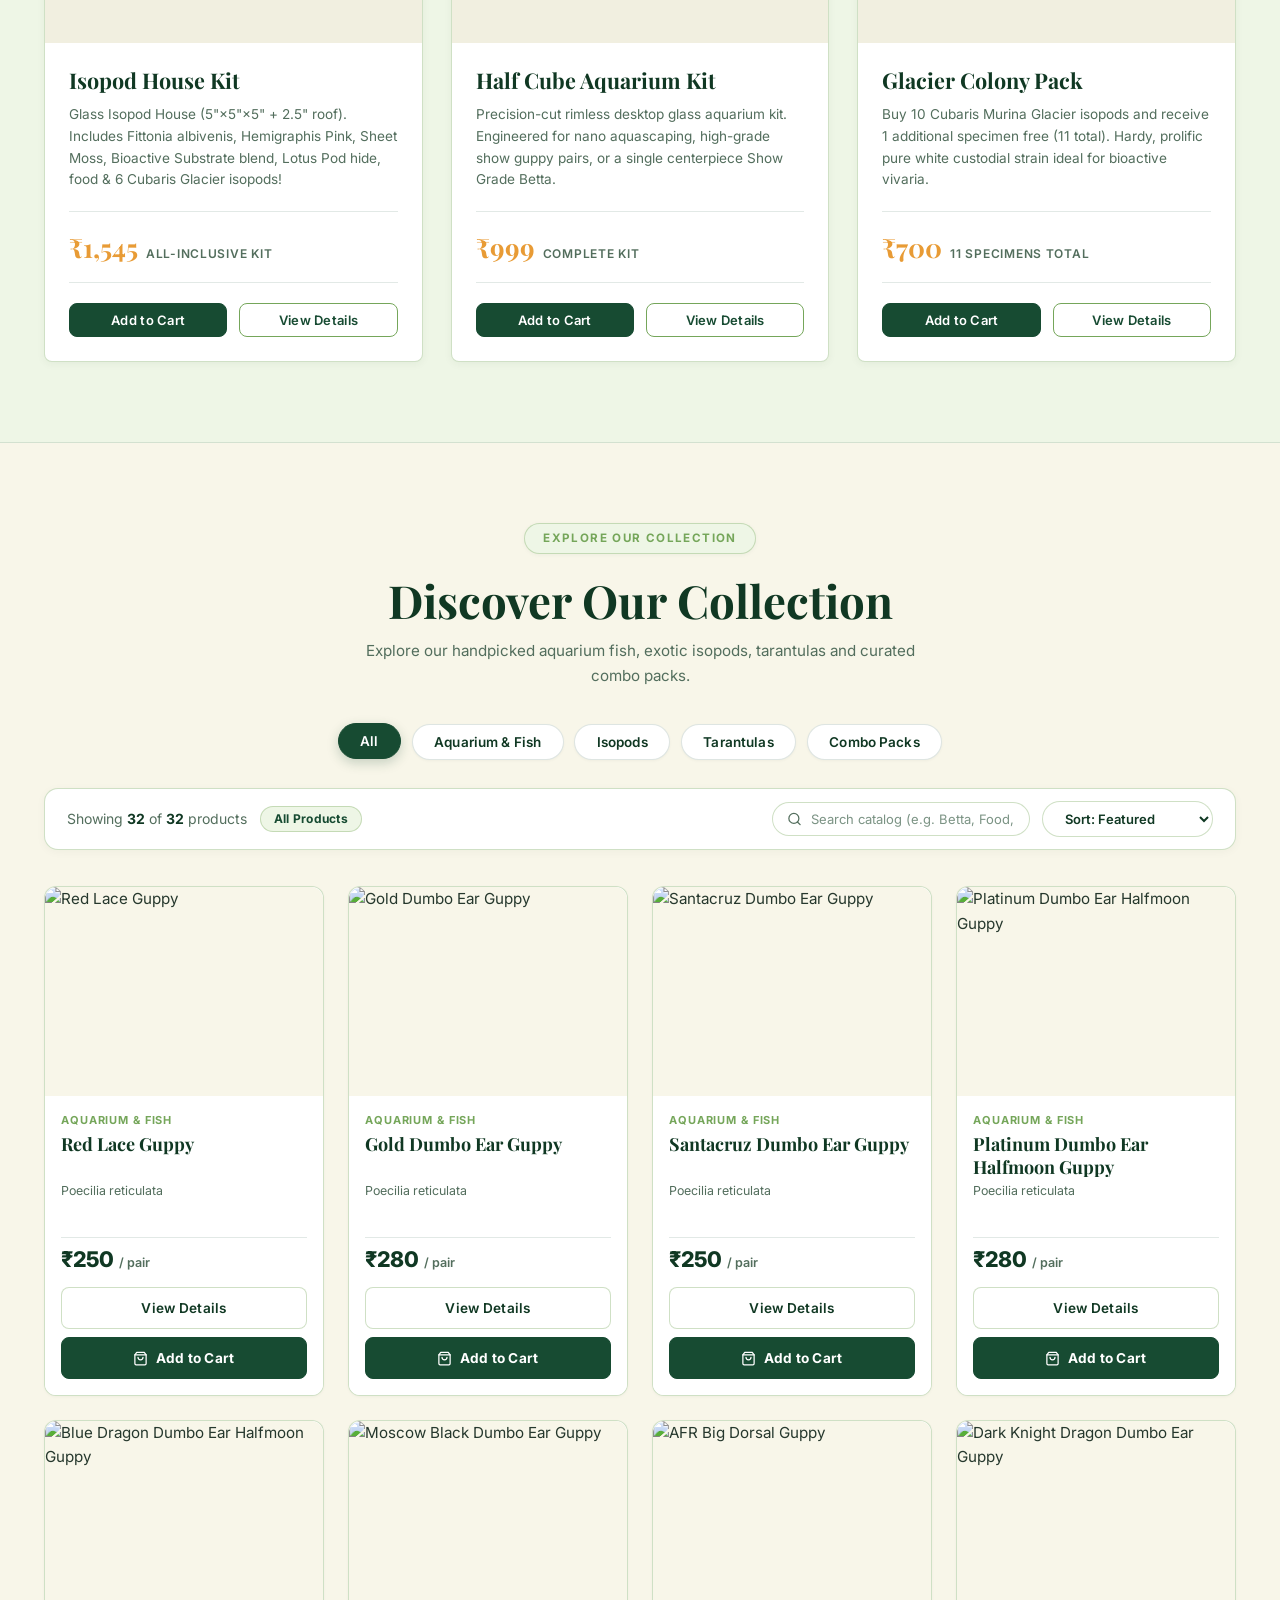
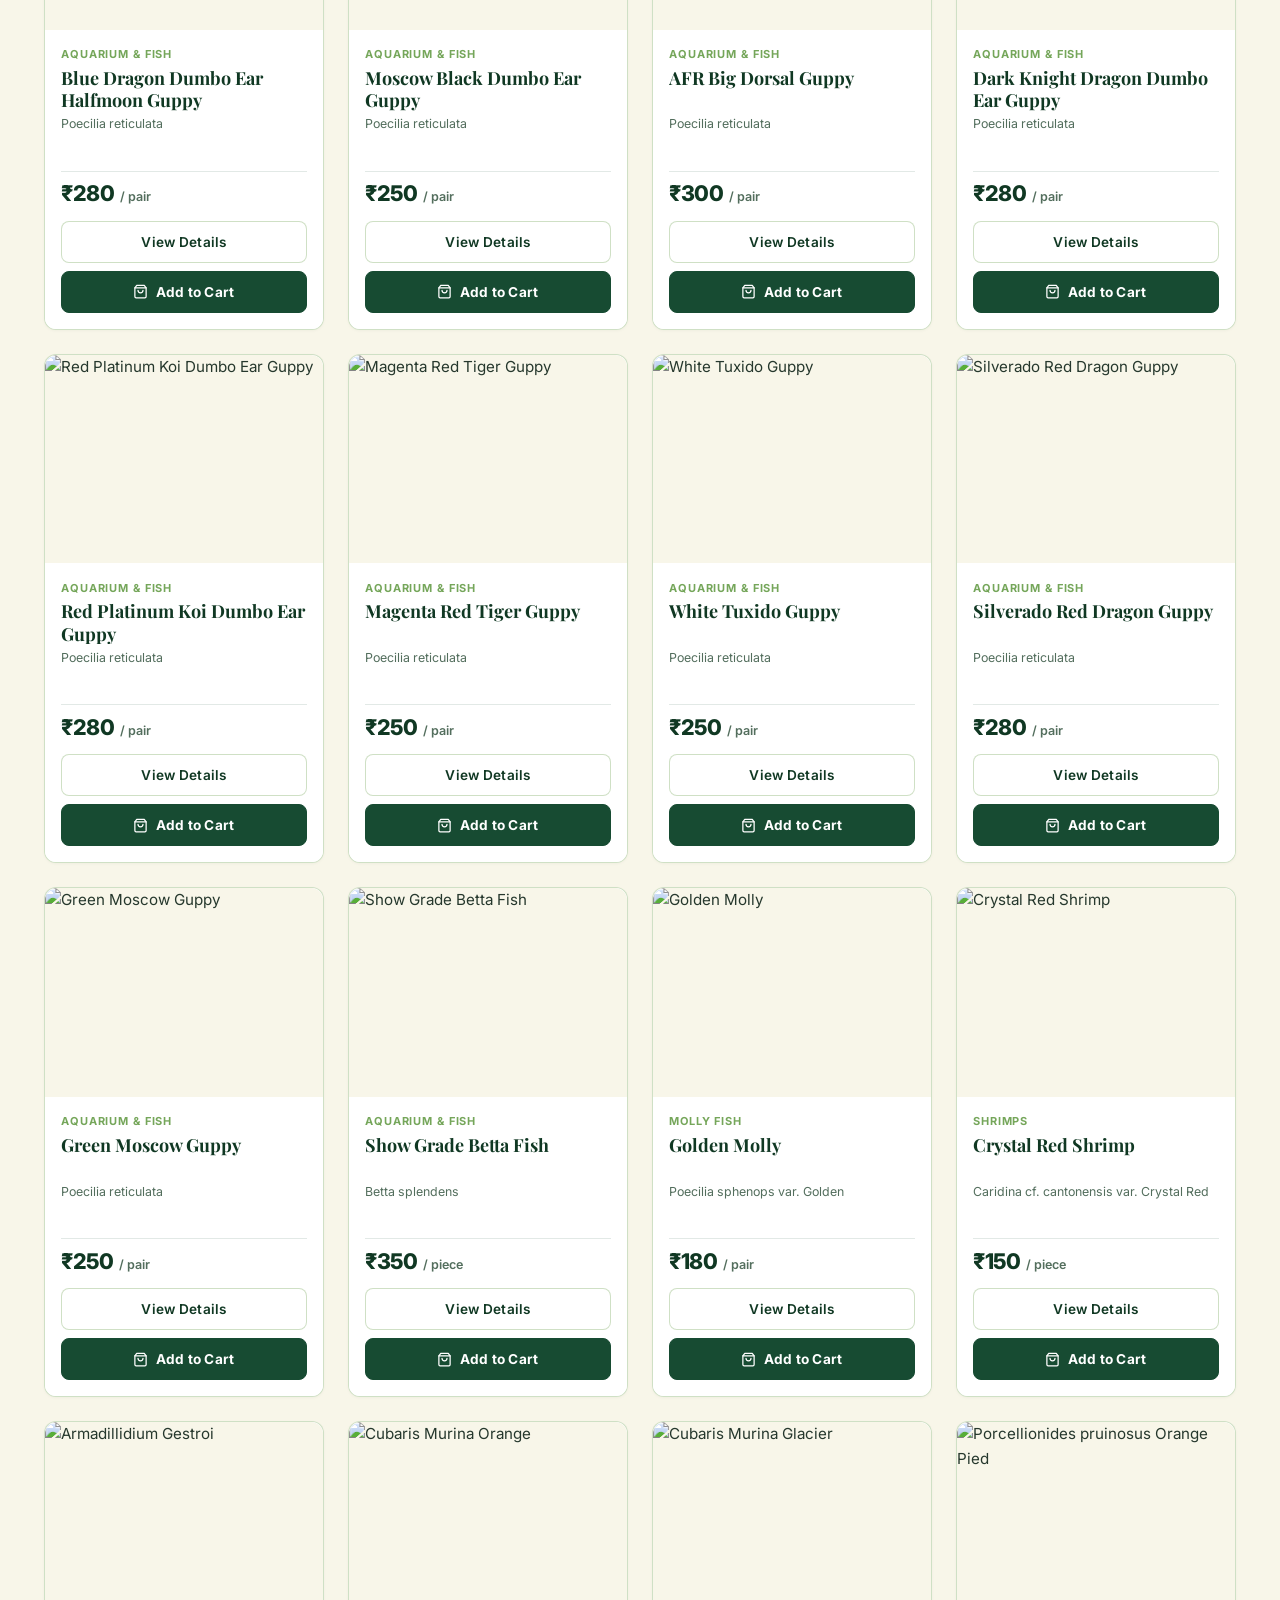
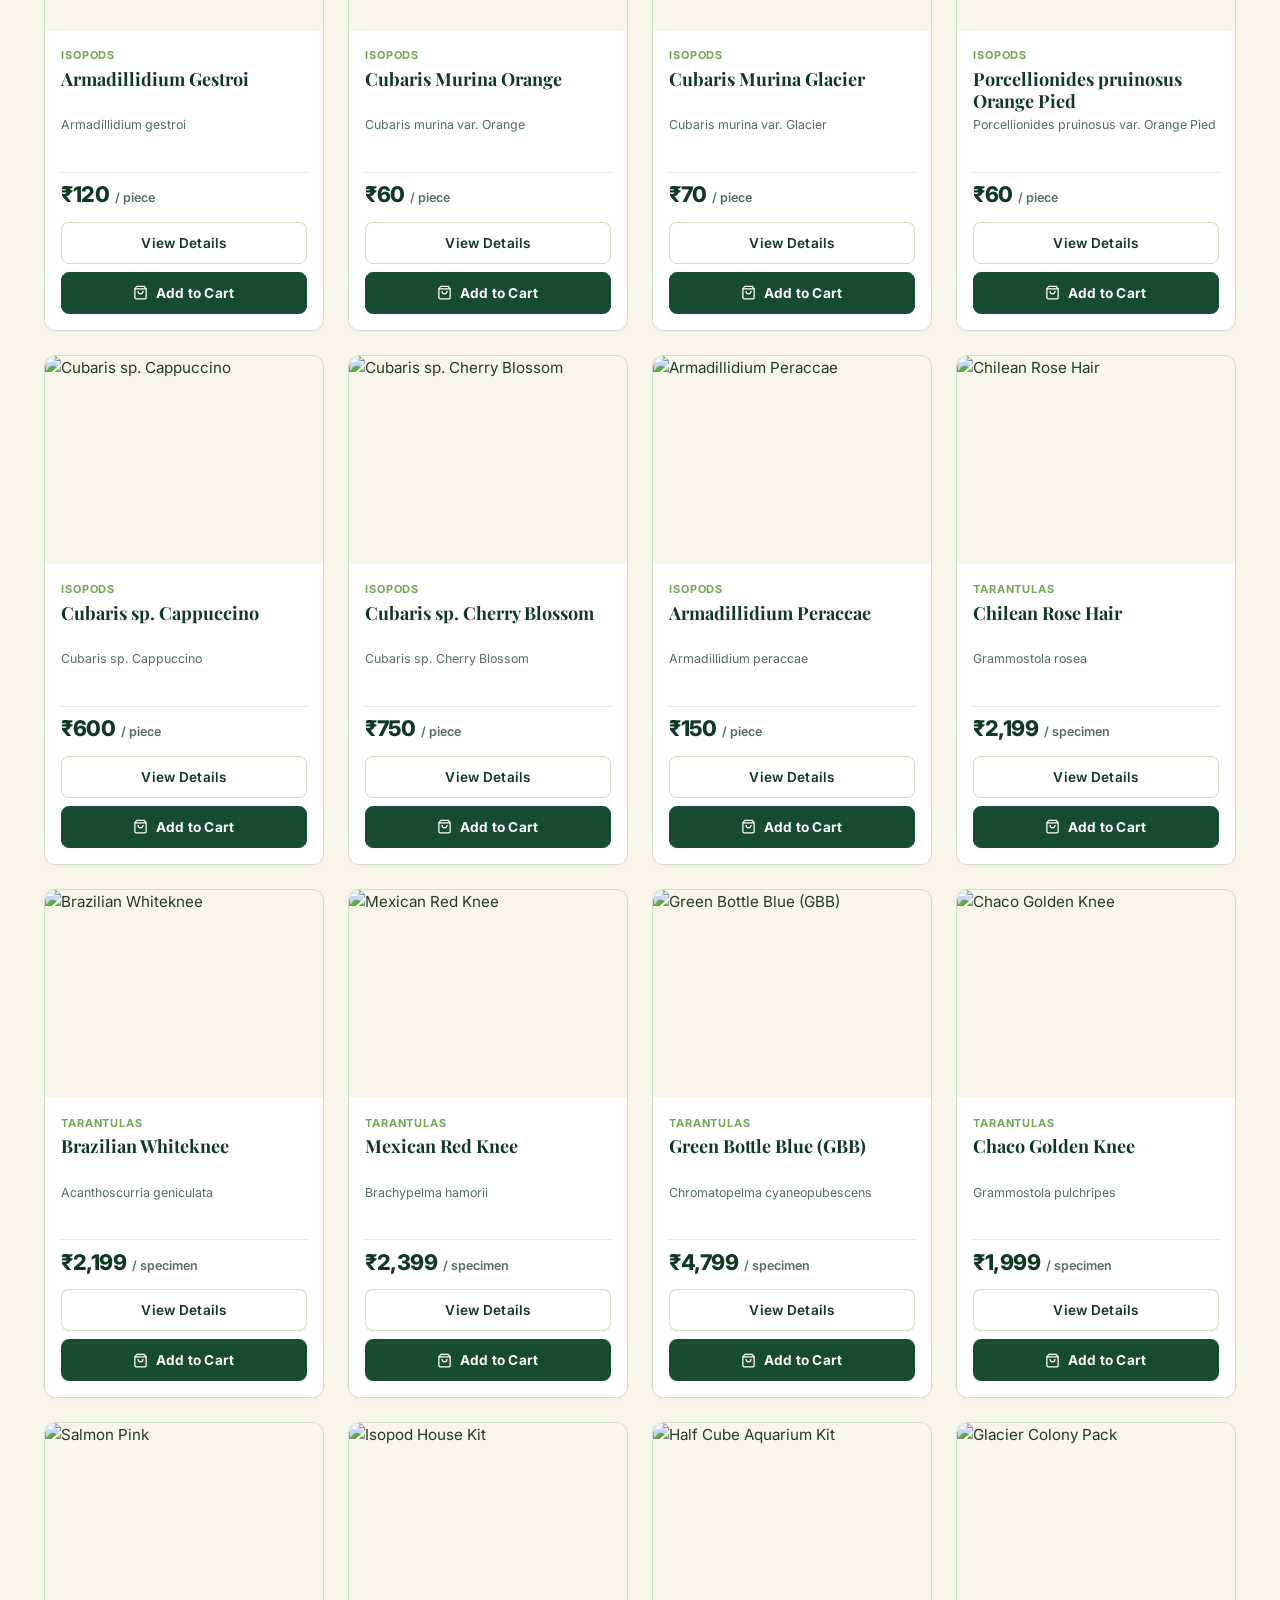
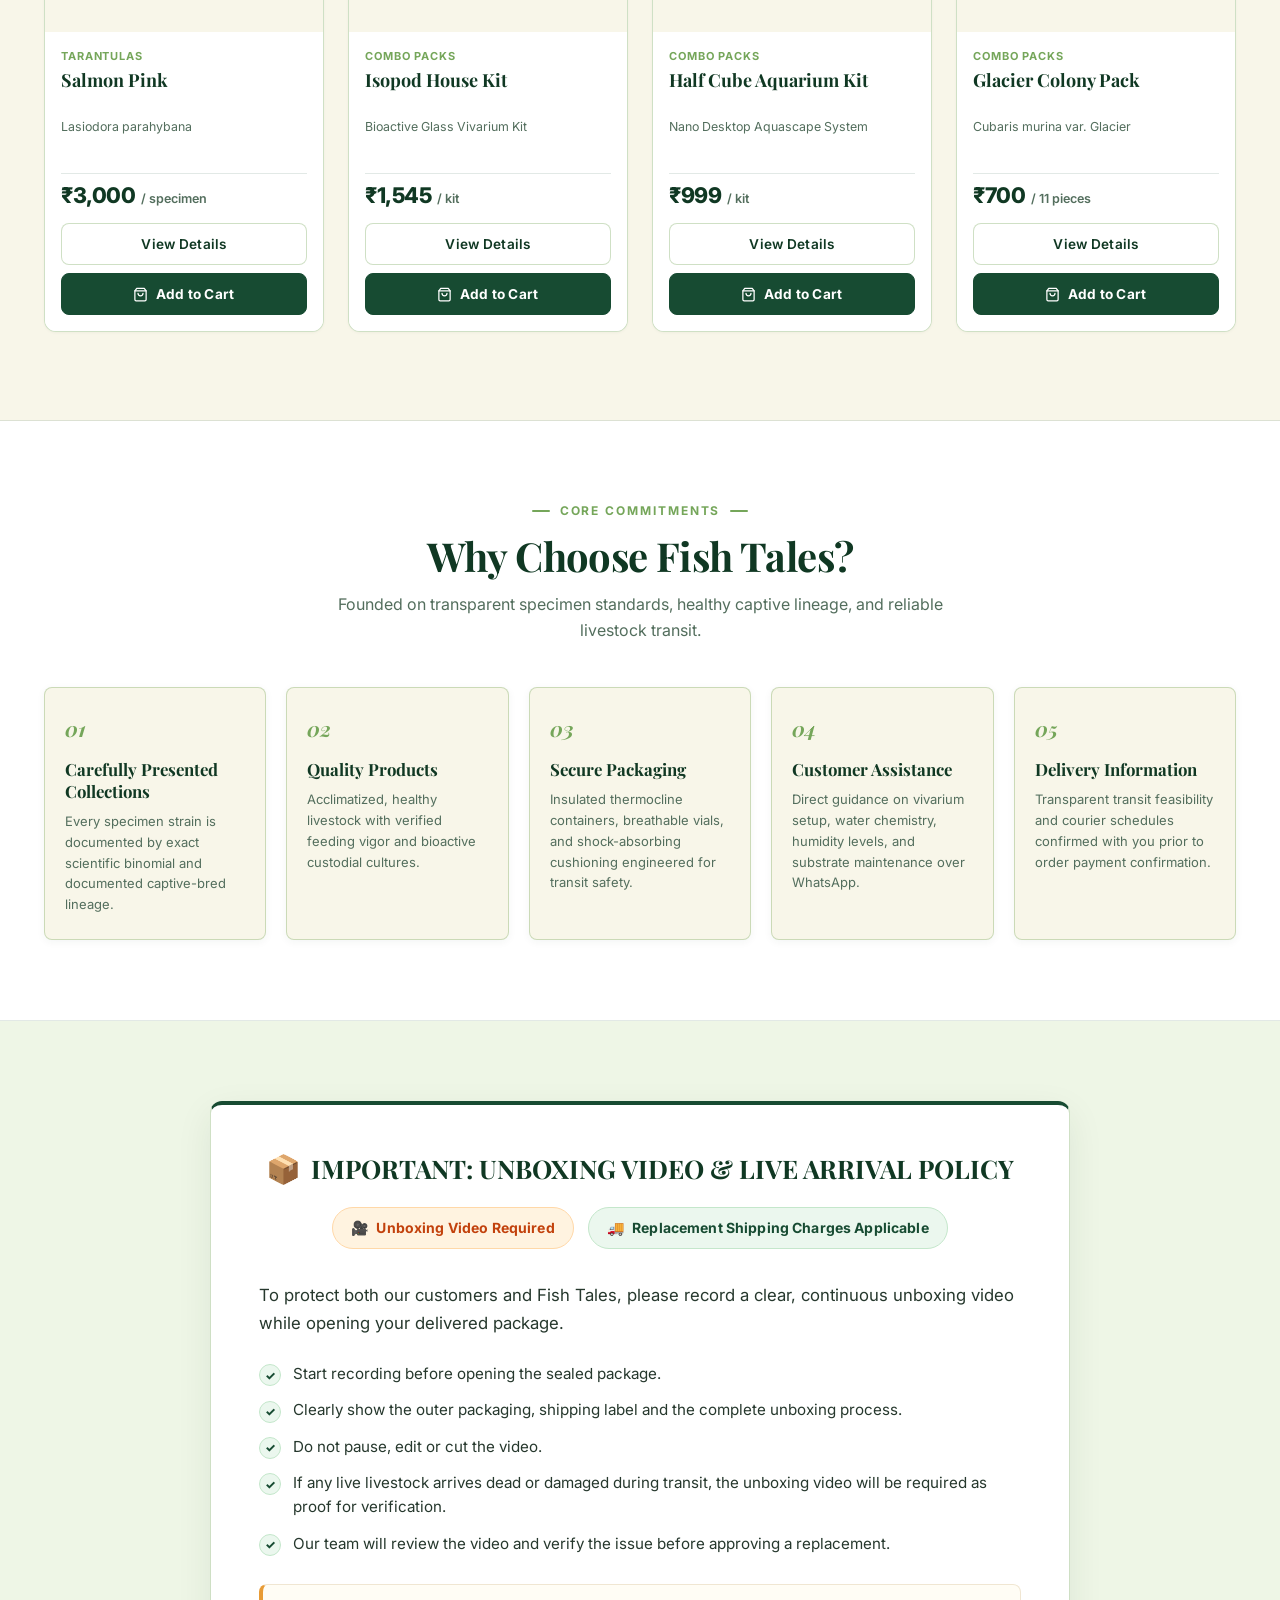
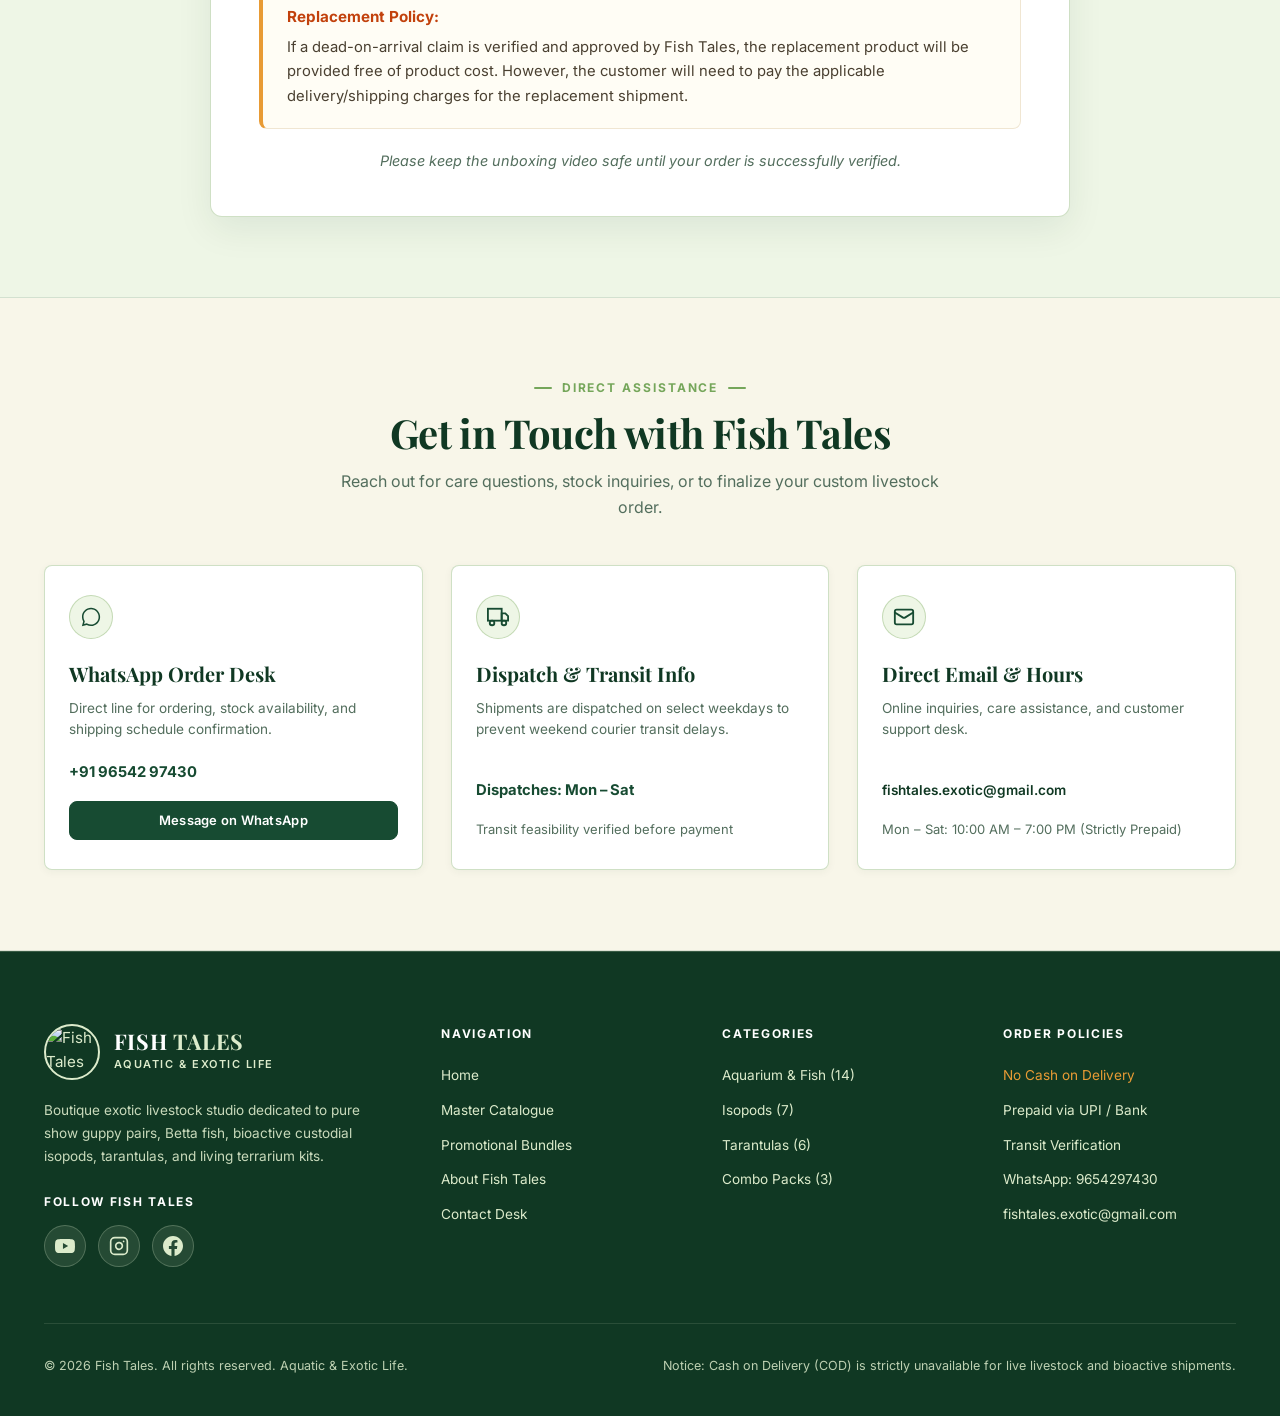
==== commit a3bdc0de: "feat: add live food cultures page and category support" ====
--- a/index.html
+++ b/index.html
@@ -279,7 +279,7 @@
     </section>
 
     <!-- ============================================================
-         3. FOUR ESSENTIAL PRODUCT CATEGORIES
+         3. FIVEE ESSENTIAL PRODUCT CATEGORIES
          ============================================================ -->
     <section class="categories-section" id="categories">
       <div class="container">
@@ -344,7 +344,7 @@
               <p class="category-card-desc">6 iconic New World species with documented spiderling sizes (1–1.5 cm and 1
                 inch) from Chilean Rose to GBB.</p>
               <span class="category-card-cta">
-                View 6 Species
+                Shop Tarantulas
                 <svg width="14" height="14" viewBox="0 0 24 24" fill="none" stroke="currentColor" stroke-width="2">
                   <path d="M5 12h14" />
                   <path d="m12 5 7 7-7 7" />
@@ -365,7 +365,27 @@
               <p class="category-card-desc">Handcrafted glass Isopod House Kit, Desktop Half Cube Aquarium Kit, and
                 Glacier 10+1 colony starter bundles.</p>
               <span class="category-card-cta">
-                View 3 Combo Packs
+                Shop Combo Packs
+                <svg width="14" height="14" viewBox="0 0 24 24" fill="none" stroke="currentColor" stroke-width="2">
+                  <path d="M5 12h14" />
+                  <path d="m12 5 7 7-7 7" />
+                </svg>
+              </span>
+            </div>
+          </a>
+
+          <!-- Pillar 5: Cultures -->
+          <a href="cultures.html" class="category-card" aria-label="Explore Cultures Collection">
+            <div class="category-card-media">
+              <img src="live_food_cultures_category.jpg"
+                alt="Live food culture containers with Microworm, Vinegar Eel and Moina" class="category-card-img"
+                loading="lazy">
+            </div>
+            <div class="category-card-body">
+              <h3 class="category-card-title">Cultures</h3>
+              <p class="category-card-desc">Live food cultures including Microworm, Vinegar Eel, Moina, and Grindal Worm for healthy growth and natural nutrition.</p>
+              <span class="category-card-cta">
+                SHOP CULTURES
                 <svg width="14" height="14" viewBox="0 0 24 24" fill="none" stroke="currentColor" stroke-width="2">
                   <path d="M5 12h14" />
                   <path d="m12 5 7 7-7 7" />
--- a/style.css
+++ b/style.css
@@ -976,12 +976,13 @@
 
 .categories-grid {
   display: grid;
-  grid-template-columns: repeat(4, 1fr);
-  gap: 1.5rem;
+  grid-template-columns: repeat(5, 1fr);
+  gap: 1.15rem;
 }
 
 .category-card {
   position: relative;
+  min-width: 0;
   background-color: var(--color-cream);
   border: 1px solid var(--border-leaf);
   border-radius: var(--radius-sm);
@@ -1029,7 +1030,7 @@
 }
 
 .category-card-body {
-  padding: 1.35rem 1.25rem;
+  padding: 1.25rem 1.05rem;
   display: flex;
   flex-direction: column;
   flex-grow: 1;
@@ -1037,31 +1038,37 @@
 
 .category-card-title {
   font-family: var(--font-serif);
-  font-size: 1.25rem;
+  font-size: clamp(1.1rem, 1.2vw, 1.25rem);
   font-weight: 700;
   color: var(--color-primary-dark);
   margin-bottom: 0.45rem;
   line-height: 1.25;
+  word-break: break-word;
 }
 
 .category-card-desc {
-  font-size: 0.825rem;
+  font-size: 0.8125rem;
   color: var(--text-muted);
-  line-height: 1.55;
-  margin-bottom: 1.25rem;
+  line-height: 1.5;
+  margin-bottom: 1.15rem;
   flex-grow: 1;
 }
 
 .category-card-cta {
-  font-size: 0.775rem;
-  font-weight: 700;
-  letter-spacing: 0.05em;
+  font-size: clamp(0.72rem, 0.78vw, 0.775rem);
+  font-weight: 700;
+  letter-spacing: 0.04em;
   text-transform: uppercase;
   color: var(--color-primary);
   display: flex;
   align-items: center;
   gap: 0.45rem;
+  white-space: nowrap;
   transition: gap var(--trans-fast), color var(--trans-fast);
+}
+
+.category-card-cta svg {
+  flex-shrink: 0;
 }
 
 .category-card:hover .category-card-cta {
@@ -1844,32 +1851,40 @@
   .policy-section {
     padding: 3rem 0;
   }
+
   .policy-card {
     padding: 1.75rem 1.25rem;
     border-radius: var(--radius-sm, 8px);
   }
+
   .policy-section-title {
     font-size: 1.25rem;
   }
+
   .policy-badges-row {
     flex-direction: column;
     align-items: stretch;
     gap: 0.6rem;
   }
+
   .policy-badge {
     justify-content: center;
     padding: 0.5rem 0.85rem;
     font-size: 0.8125rem;
   }
+
   .policy-lead-text {
     font-size: 0.95rem;
   }
+
   .policy-checklist li {
     font-size: 0.875rem;
   }
+
   .policy-replacement-box {
     padding: 1rem 1.15rem;
   }
+
   .policy-replacement-text {
     font-size: 0.85rem;
   }
@@ -3071,11 +3086,6 @@
     gap: 1.25rem;
   }
 
-  .categories-grid {
-    grid-template-columns: repeat(2, 1fr);
-    gap: 1.25rem;
-  }
-
   .promos-grid {
     grid-template-columns: 1fr;
     gap: 1.5rem;
@@ -3085,6 +3095,9 @@
     grid-template-columns: repeat(3, 1fr);
     gap: 1rem;
   }
+}
+
+@media (max-width: 1080px) {
 
 
   .about-grid {
@@ -3627,6 +3640,51 @@
     gap: 0.85rem;
   }
 
+  /* Mobile card ordering: Row 1 (Aquarium & Fish, Isopods), Row 2 (Tarantulas, Cultures), Row 3 (Combo Packs) */
+  .category-card:nth-child(1),
+  .category-card[href="aquarium-fish.html"] {
+    order: 1;
+  }
+
+  .category-card:nth-child(2),
+  .category-card[href="isopods.html"] {
+    order: 2;
+  }
+
+  .category-card:nth-child(3),
+  .category-card[href="tarantulas.html"] {
+    order: 3;
+  }
+
+  .category-card:nth-child(5),
+  .category-card[href="cultures.html"] {
+    order: 4;
+  }
+
+  .category-card:nth-child(4),
+  .category-card[href="combo-packs.html"] {
+    order: 5;
+    grid-column: 1 / -1;
+  }
+
+  /* Full-width Combo Packs card: slightly wider in its layout, not excessively tall */
+  .category-card:nth-child(4) .category-card-media,
+  .category-card[href="combo-packs.html"] .category-card-media {
+    aspect-ratio: 2.1 / 1;
+    max-height: 160px;
+  }
+
+  .category-card:nth-child(4) .category-card-body,
+  .category-card[href="combo-packs.html"] .category-card-body {
+    padding: 1rem 0.95rem;
+  }
+
+  .category-card:nth-child(4) .category-card-desc,
+  .category-card[href="combo-packs.html"] .category-card-desc {
+    -webkit-line-clamp: 2;
+    margin-bottom: 0.65rem;
+  }
+
   .category-card-body {
     padding: 0.95rem 0.85rem;
   }
@@ -4373,6 +4431,188 @@
     min-height: 40px;
     font-size: 0.8125rem;
     padding: 0 0.5rem;
+  }
+}
+
+/* ── 8B. Dedicated Category Page Hero Banner Styles ─────────── */
+.category-hero-section {
+  position: relative;
+  background-size: cover;
+  background-position: center center;
+  background-repeat: no-repeat;
+  padding: 4.75rem 1.25rem 4.25rem;
+  min-height: 310px;
+  display: flex;
+  align-items: center;
+  justify-content: center;
+  overflow: hidden;
+  border-bottom: 1px solid var(--border-subtle, rgba(23, 75, 50, 0.15));
+}
+
+.category-hero-aquarium {
+  background-image: url('https://res.cloudinary.com/pv8lnpft/image/upload/v1794953470/eccae651-a950-4cda-b18c-7378d8db5185.png');
+}
+
+.category-hero-isopods {
+  background-image: url('https://res.cloudinary.com/pv8lnpft/image/upload/v1794953531/0343bded-0337-457f-8ac6-6ec6e7d28e2a.png');
+}
+
+.category-hero-tarantulas {
+  background-image: url('https://res.cloudinary.com/pv8lnpft/image/upload/v1794953506/988b48ba-c3a9-41b9-b928-e99a1fb5cd7a.png');
+}
+
+.category-hero-cultures {
+  background-image: url('live_food_cultures_category.jpg');
+}
+
+.category-hero-overlay {
+  position: absolute;
+  inset: 0;
+  background: linear-gradient(180deg,
+      rgba(6, 24, 14, 0.46) 0%,
+      rgba(8, 28, 17, 0.32) 50%,
+      rgba(5, 20, 12, 0.54) 100%);
+  pointer-events: none;
+}
+
+.category-hero-content {
+  position: relative;
+  z-index: 2;
+  text-align: center;
+  max-width: 840px;
+  margin: 0 auto;
+  width: 100%;
+}
+
+.category-hero-section .breadcrumb-nav {
+  display: flex;
+  align-items: center;
+  justify-content: center;
+  gap: 0.5rem;
+  font-size: 0.85rem;
+  font-weight: 600;
+  color: rgba(255, 255, 255, 0.85);
+  margin-bottom: 1.15rem;
+  text-shadow: 0 1px 4px rgba(0, 0, 0, 0.9);
+}
+
+.category-hero-section .breadcrumb-nav a {
+  color: #86EFAC;
+  text-decoration: none;
+  font-weight: 700;
+  transition: color var(--trans-fast);
+  text-shadow: 0 1px 4px rgba(0, 0, 0, 0.9);
+}
+
+.category-hero-section .breadcrumb-nav a:hover {
+  color: #FFFFFF;
+  text-decoration: underline;
+}
+
+.category-hero-section .breadcrumb-sep {
+  color: rgba(255, 255, 255, 0.55);
+  font-size: 0.8rem;
+  text-shadow: 0 1px 3px rgba(0, 0, 0, 0.9);
+}
+
+.category-hero-section .breadcrumb-current {
+  color: #FFFFFF;
+  font-weight: 700;
+  text-shadow: 0 1px 4px rgba(0, 0, 0, 0.9);
+}
+
+.category-hero-section .catalogue-header {
+  margin: 0 auto;
+  max-width: 800px;
+}
+
+.category-hero-section .catalogue-eyebrow-pill {
+  display: inline-block;
+  font-size: 0.75rem;
+  font-weight: 800;
+  text-transform: uppercase;
+  letter-spacing: 0.12em;
+  color: #0A361F;
+  background-color: rgba(255, 255, 255, 0.96);
+  border: 1px solid rgba(255, 255, 255, 0.9);
+  padding: 0.4rem 1.2rem;
+  border-radius: var(--radius-full);
+  margin-bottom: 1.15rem;
+  box-shadow: 0 4px 16px rgba(0, 0, 0, 0.4);
+}
+
+.category-hero-section .catalogue-title {
+  font-family: var(--font-serif);
+  font-size: clamp(2.15rem, 4.2vw, 3.1rem);
+  font-weight: 700;
+  color: #FFFFFF;
+  line-height: 1.2;
+  margin-bottom: 1rem;
+  text-shadow: 0 2px 4px rgba(0, 0, 0, 0.95), 0 4px 18px rgba(0, 0, 0, 0.9), 0 8px 32px rgba(0, 0, 0, 0.7);
+  letter-spacing: -0.01em;
+}
+
+.category-hero-section .catalogue-subtitle {
+  font-size: clamp(1rem, 1.5vw, 1.125rem);
+  color: rgba(255, 255, 255, 0.96);
+  font-weight: 500;
+  line-height: 1.65;
+  max-width: 700px;
+  margin: 0 auto;
+  text-shadow: 0 1px 3px rgba(0, 0, 0, 0.95), 0 3px 14px rgba(0, 0, 0, 0.85);
+}
+
+.category-hero-section+.catalogue-section {
+  padding-top: 2.25rem;
+}
+
+@media (max-width: 768px) {
+  .category-hero-section {
+    padding: 3.25rem 0.75rem 2.75rem;
+    min-height: 230px;
+    background-position: center center;
+  }
+
+  .category-hero-aquarium {
+    background-position: center center;
+  }
+
+  .category-hero-isopods {
+    background-position: center center;
+  }
+
+  .category-hero-tarantulas {
+    background-position: center center;
+  }
+
+  .category-hero-cultures {
+    background-position: center center;
+  }
+
+  .category-hero-section .catalogue-title {
+    font-size: clamp(1.65rem, 5.8vw, 2.2rem);
+    margin-bottom: 0.75rem;
+  }
+
+  .category-hero-section .catalogue-subtitle {
+    font-size: 0.925rem;
+    line-height: 1.55;
+    padding: 0 0.5rem;
+  }
+
+  .category-hero-section .breadcrumb-nav {
+    margin-bottom: 0.85rem;
+    font-size: 0.775rem;
+  }
+
+  .category-hero-section .catalogue-eyebrow-pill {
+    font-size: 0.7rem;
+    padding: 0.35rem 0.9rem;
+    margin-bottom: 0.85rem;
+  }
+
+  .category-hero-section+.catalogue-section {
+    padding-top: 1.75rem;
   }
 }
 
@@ -5894,4 +6134,4 @@
   .promo-dot.active {
     width: 22px;
   }
-}
+}
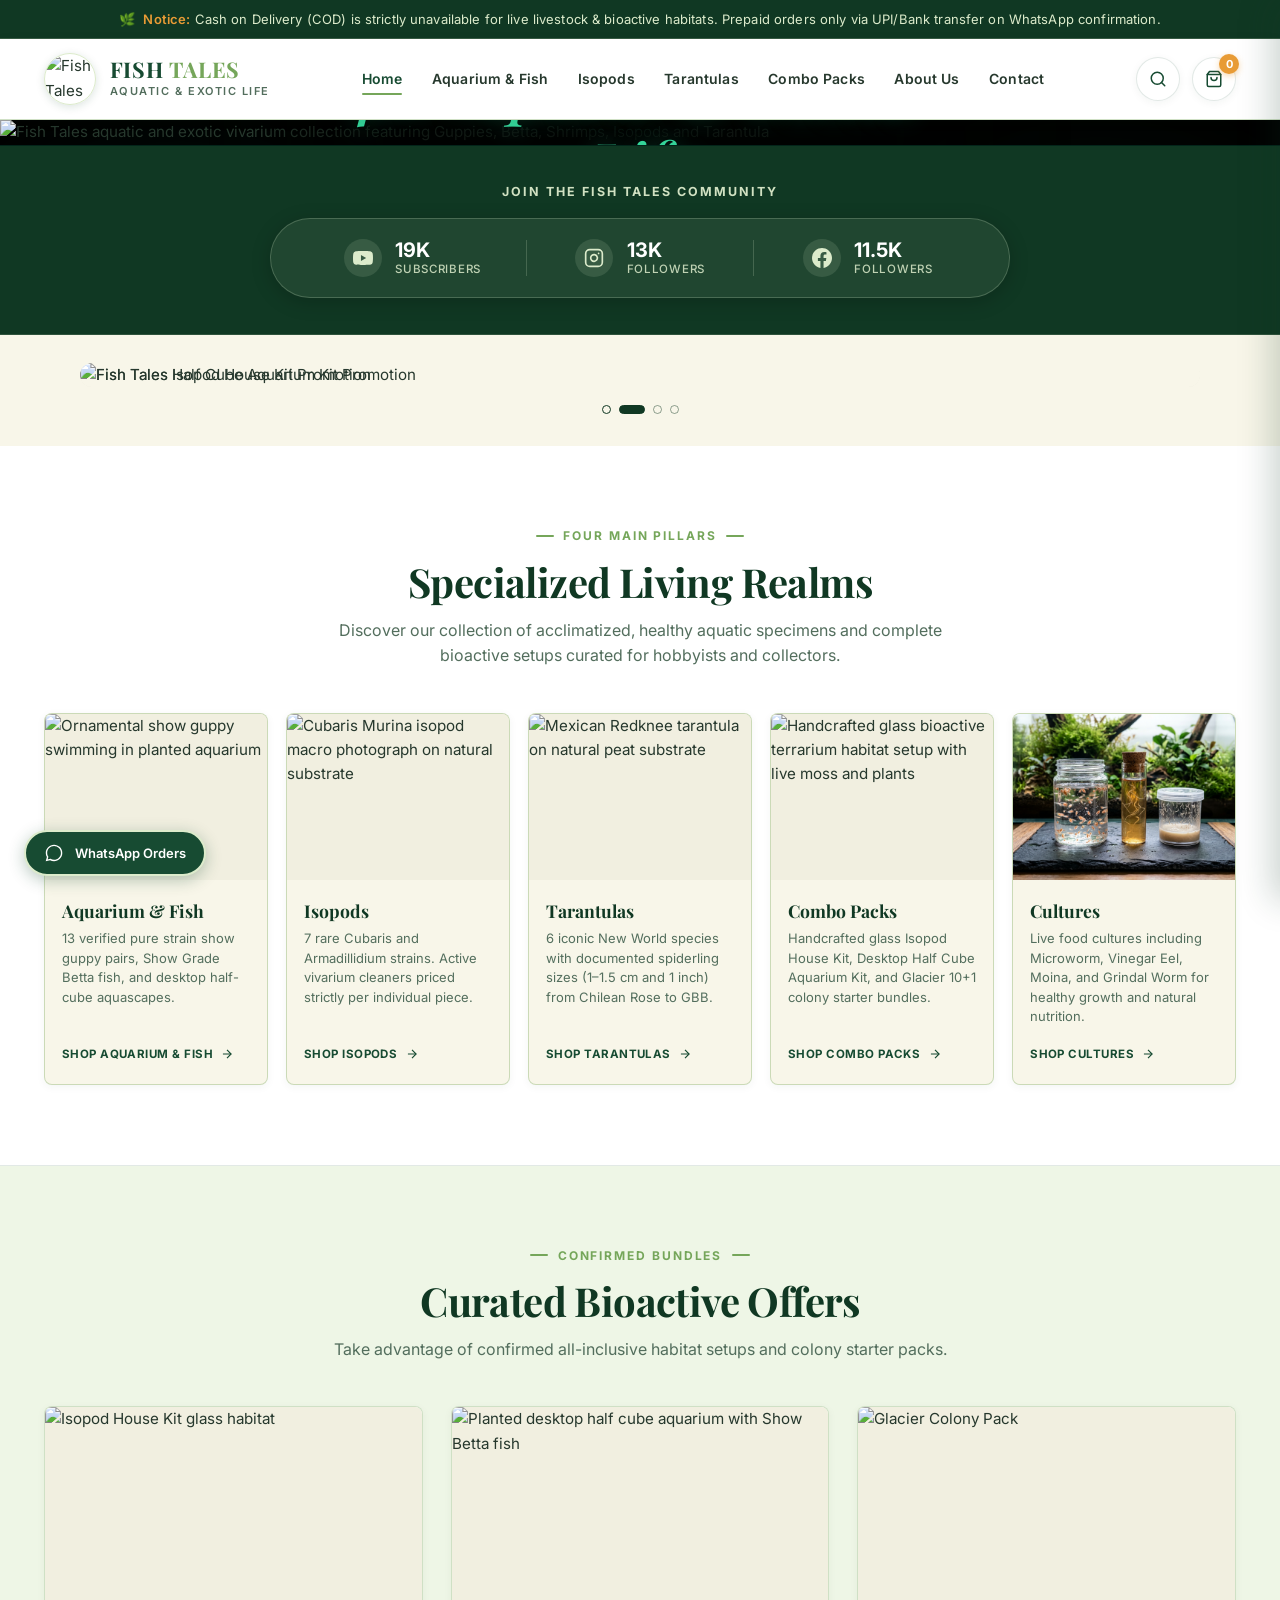
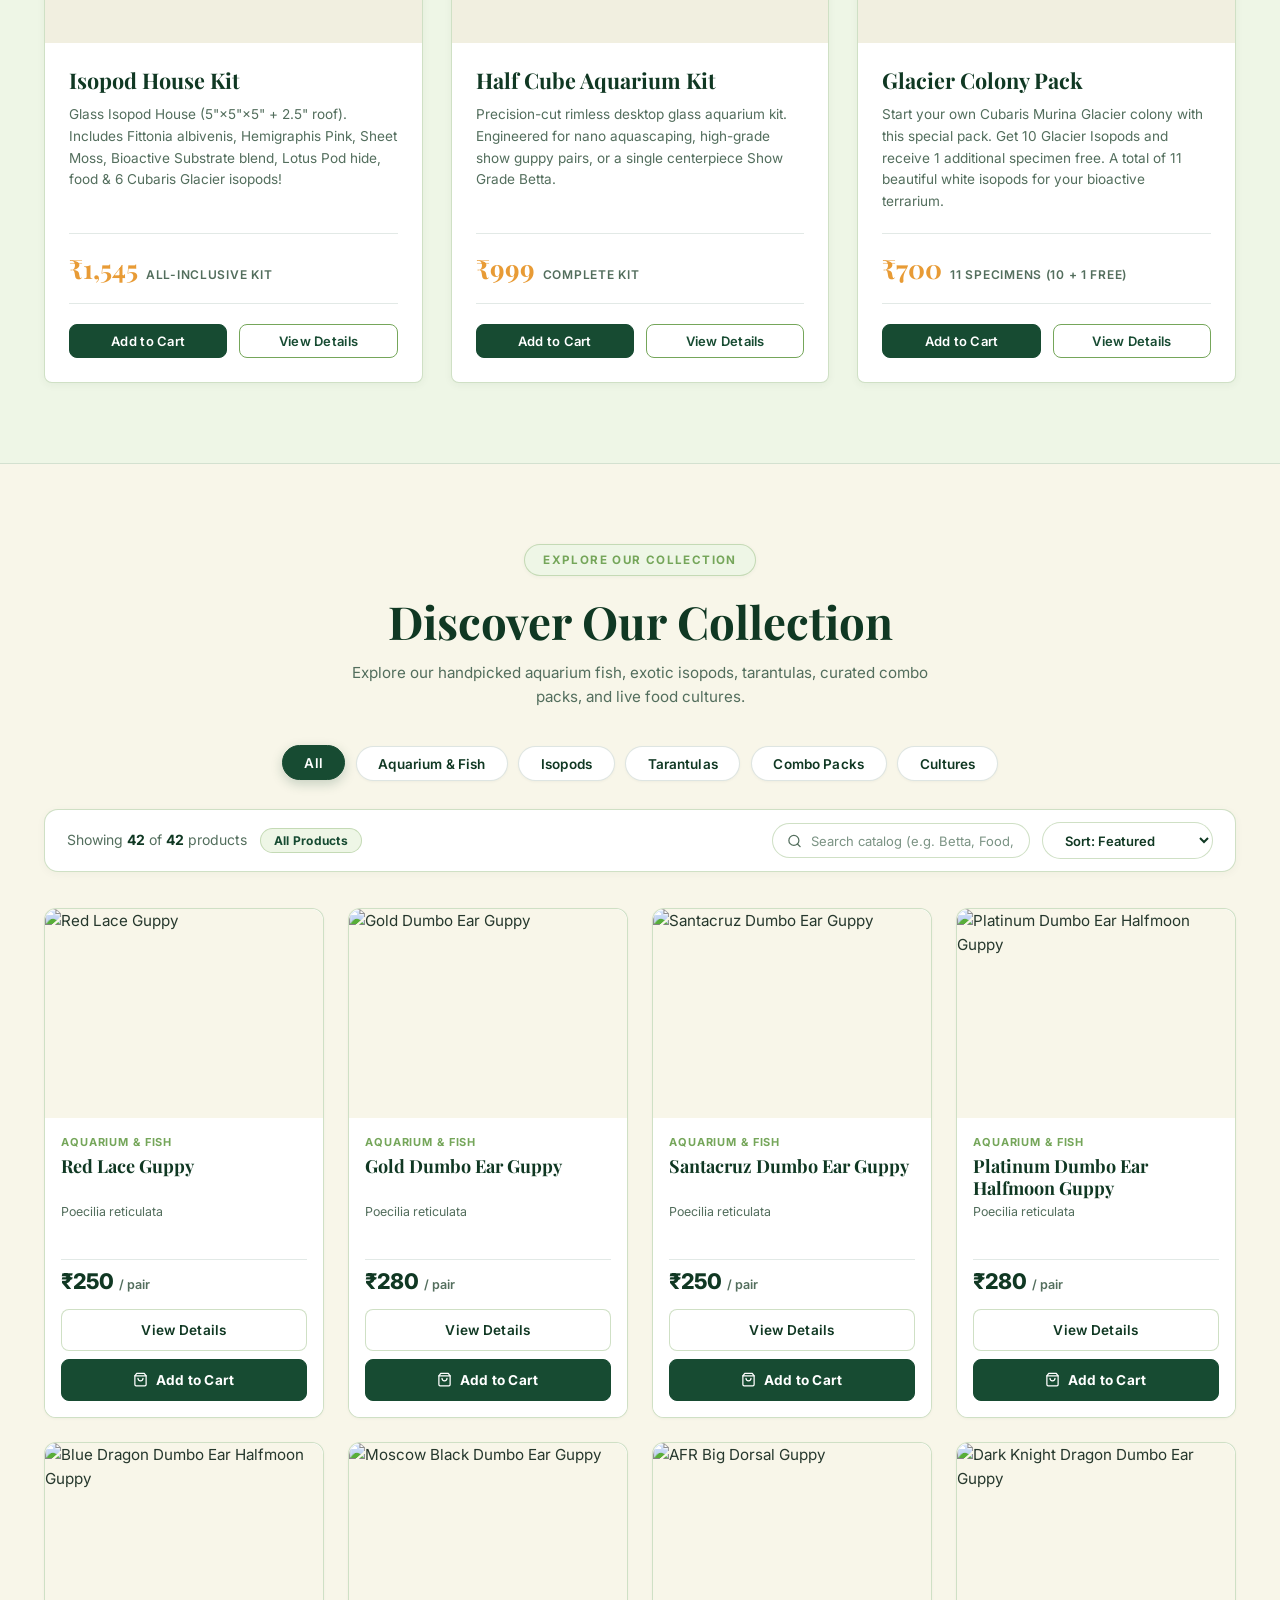
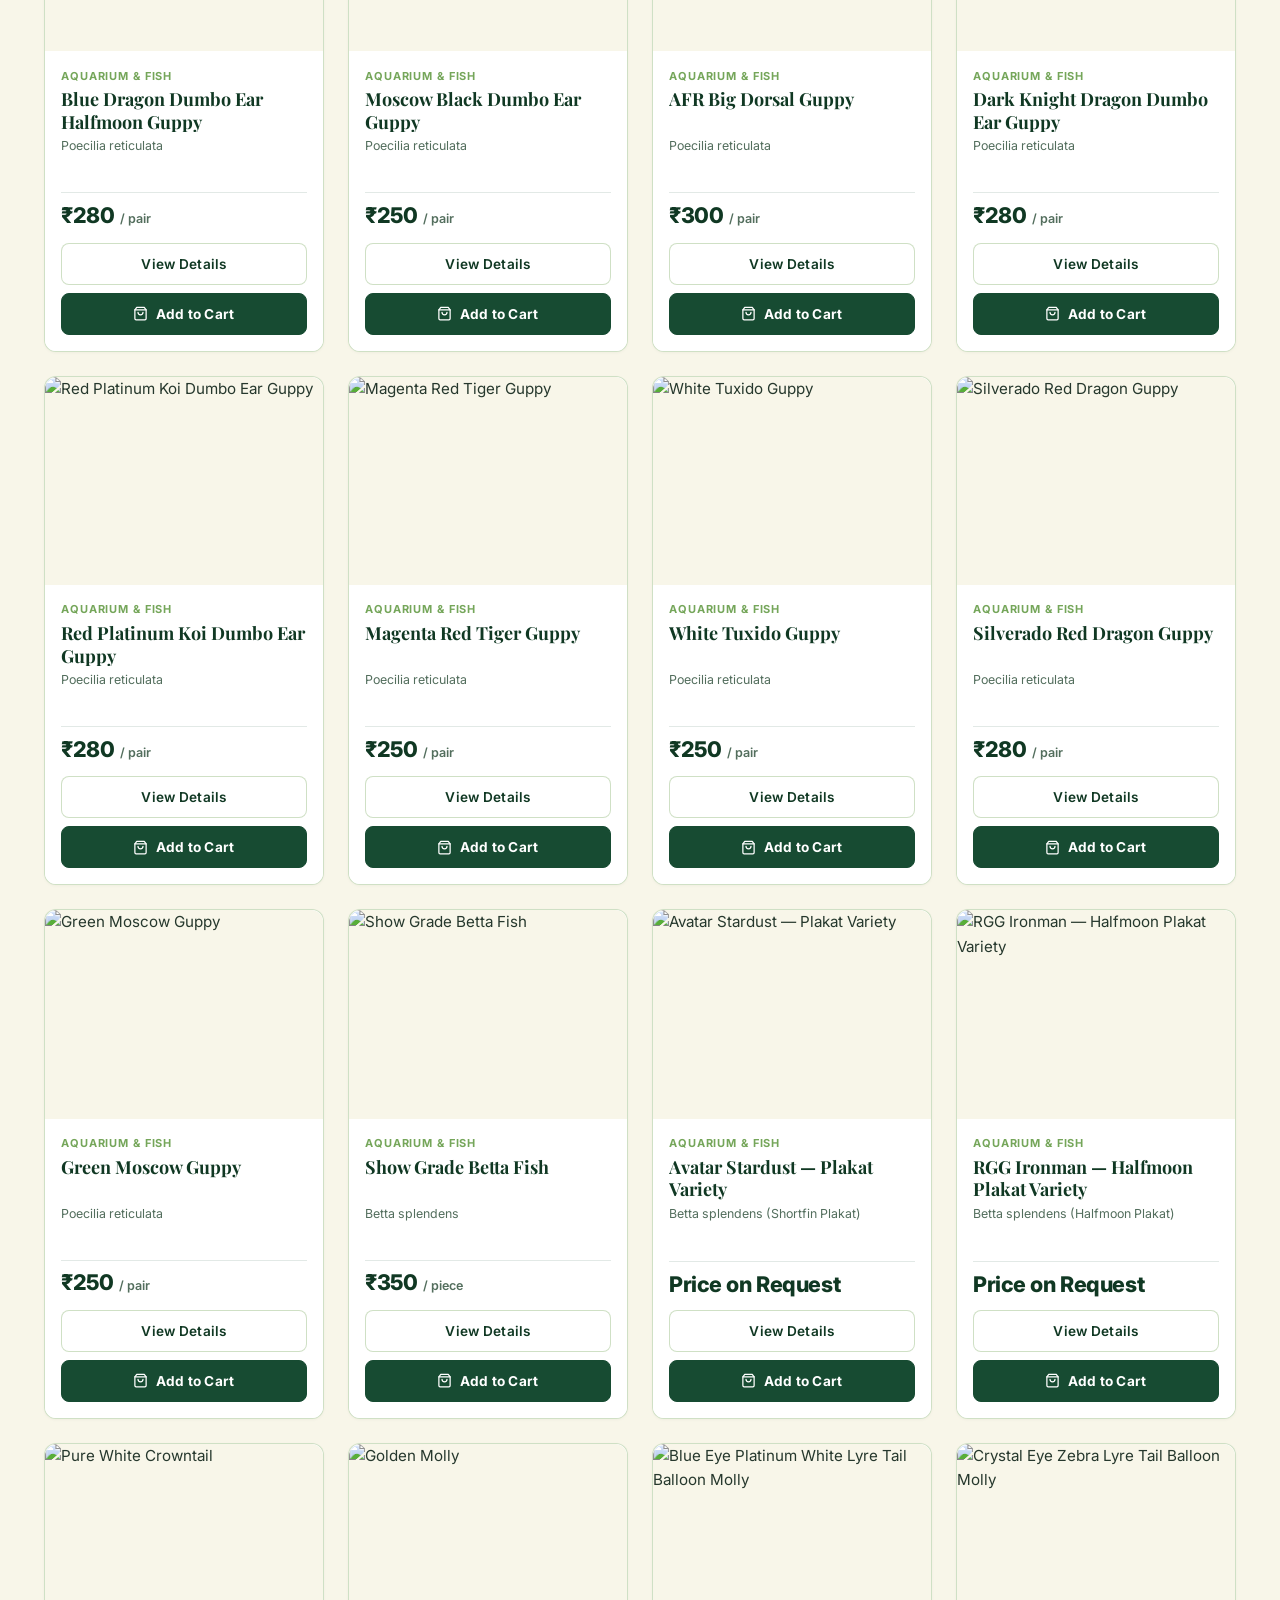
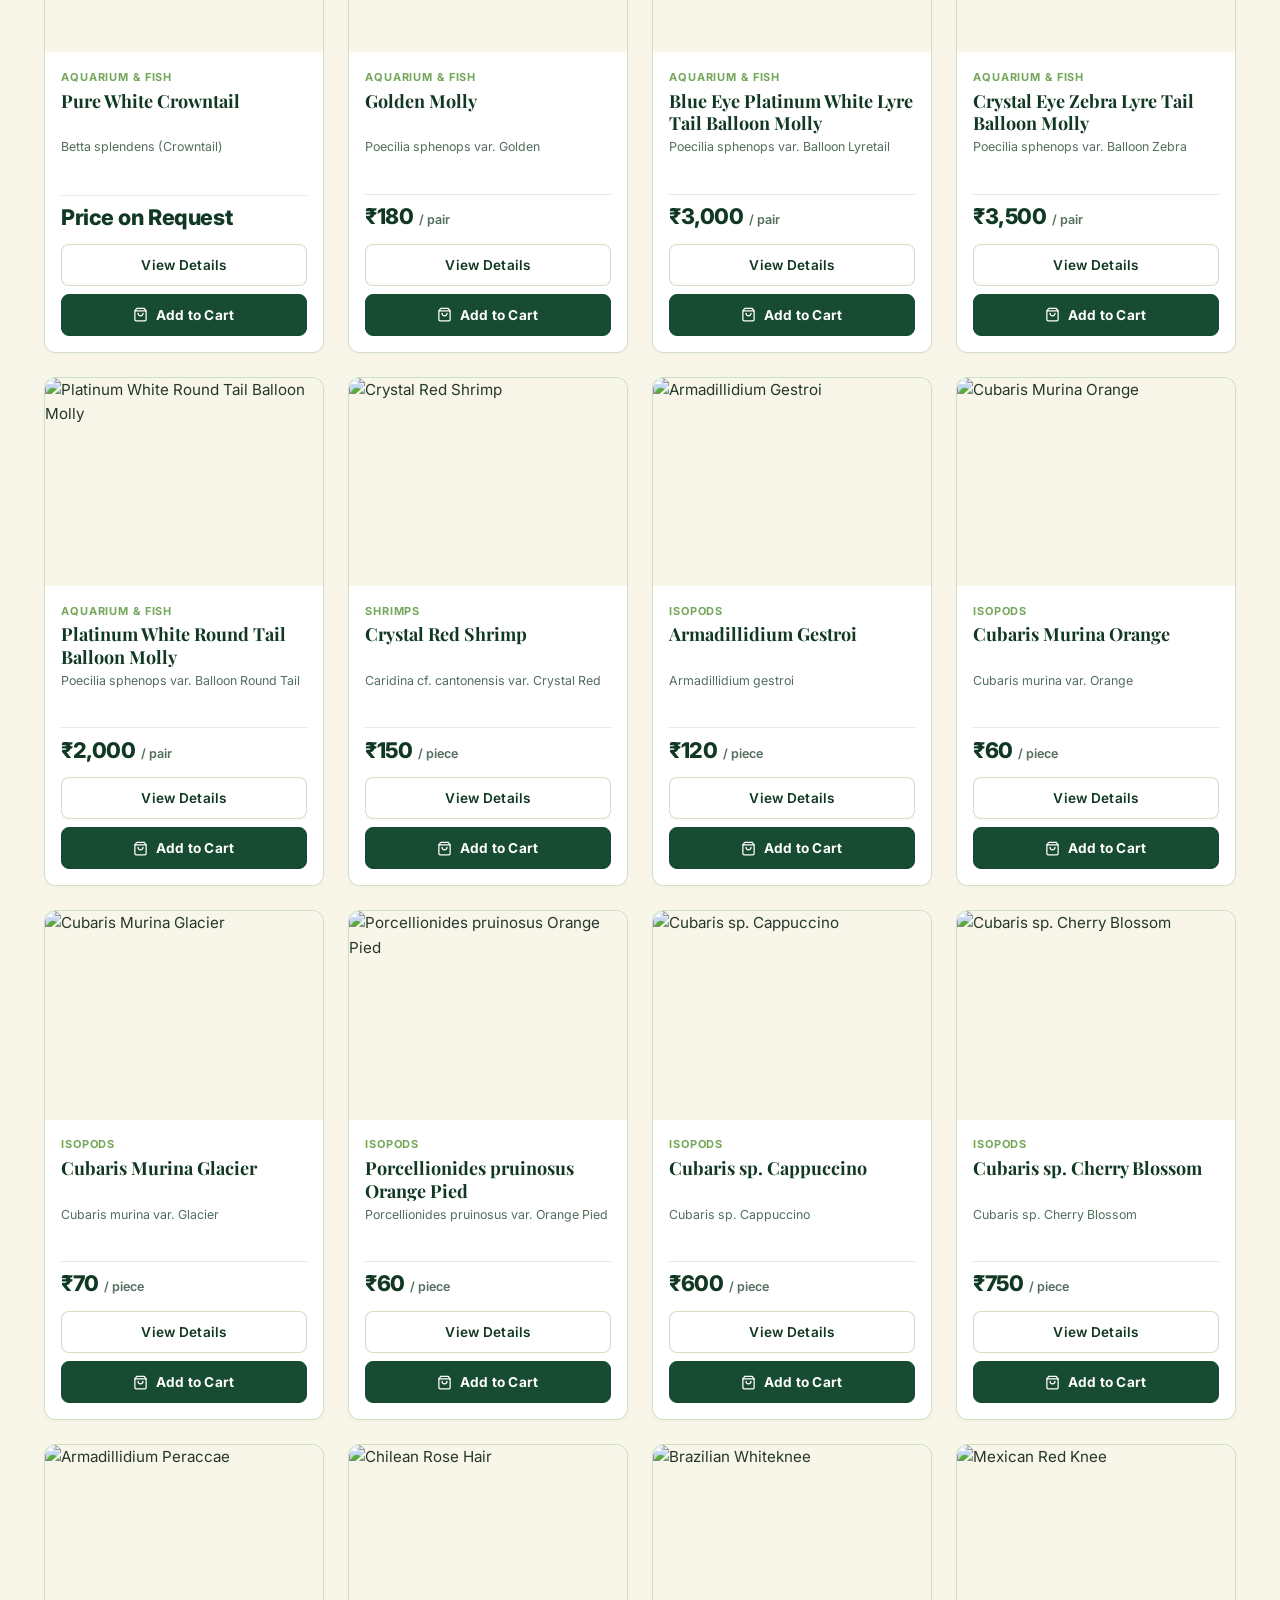
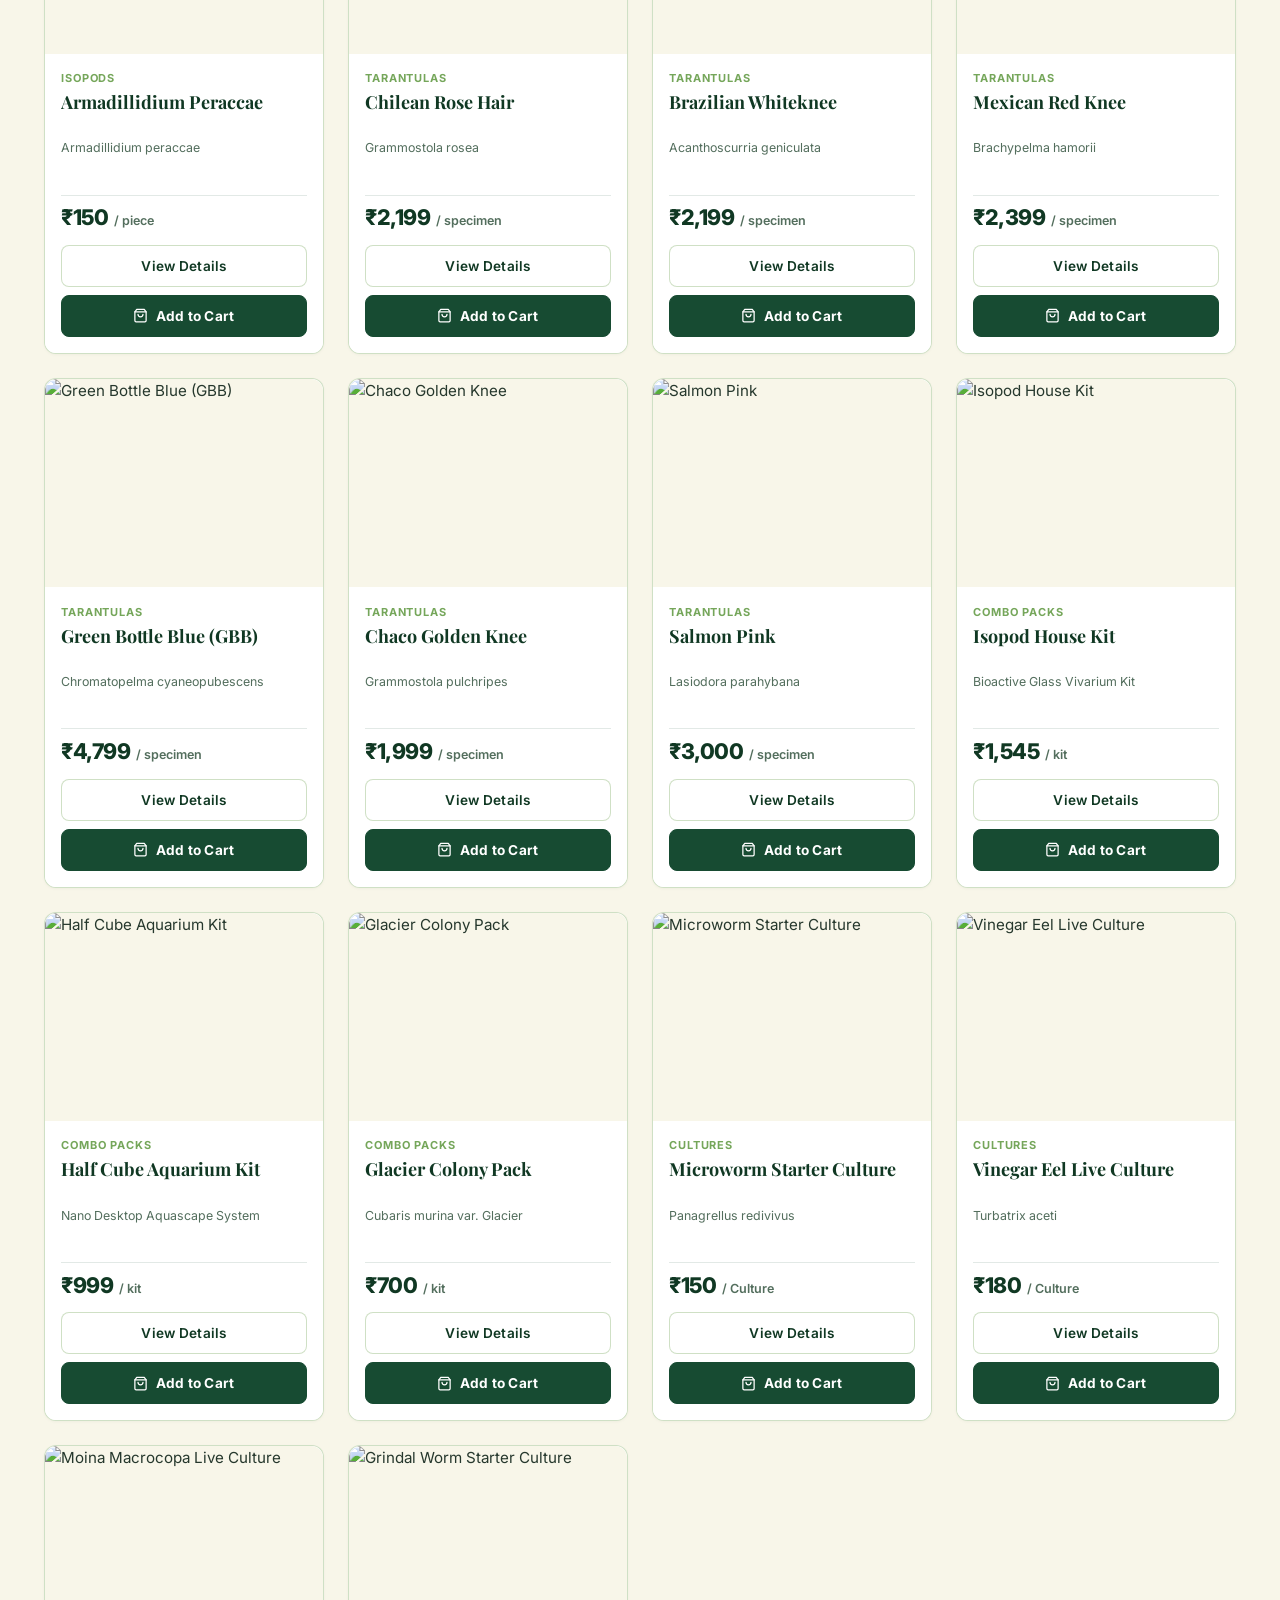
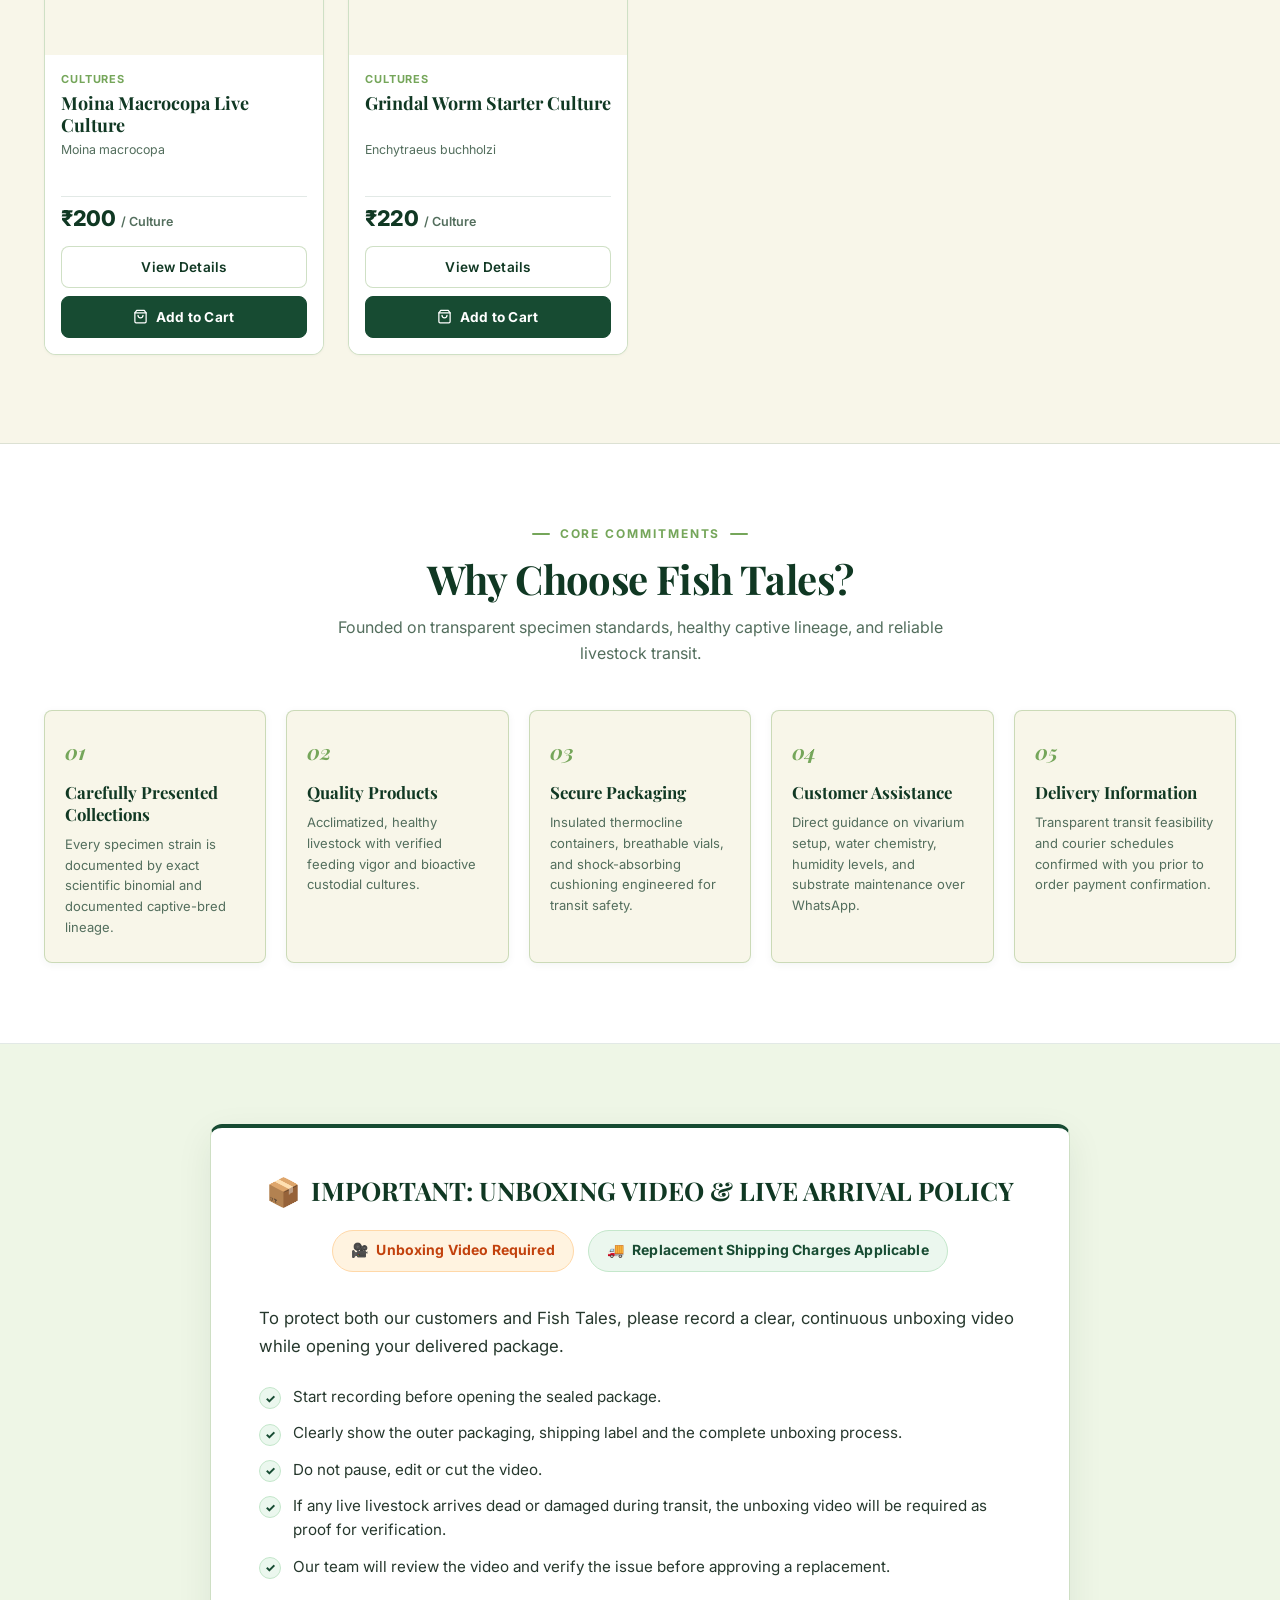
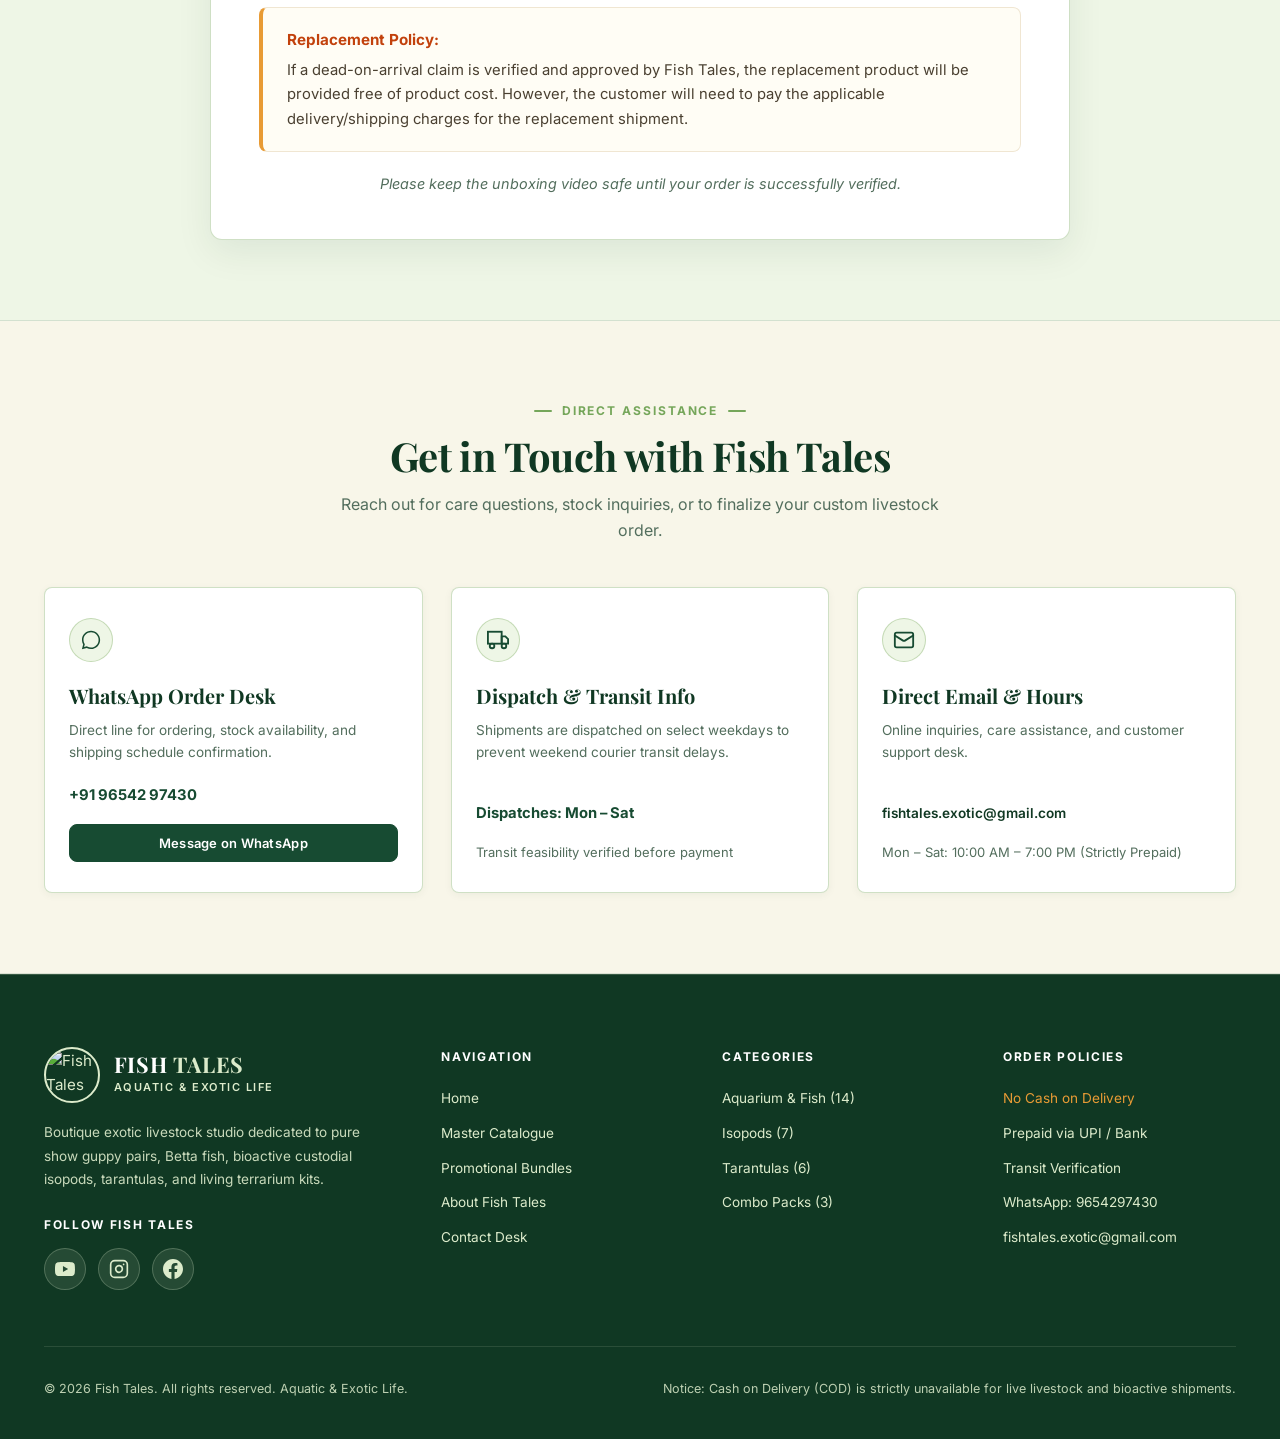
==== commit 525e9dbe: "refactor: rename cultures.html to culture.html and add test coverage" ====
--- a/index.html
+++ b/index.html
@@ -242,26 +242,34 @@
             aria-label="Featured Promotions">
             <!-- Slide 1: Isopod House Kit -->
             <div class="promo-slide active" data-index="0" role="group" aria-roledescription="slide"
-              aria-label="Slide 1 of 3: Isopod House Kit">
+              aria-label="Slide 1 of 4: Isopod House Kit">
               <img
-                src="https://res.cloudinary.com/pv8lnpft/image/upload/v1794949703/6a075120-0425-4e4f-bbc0-86de19ce4d3a.png"
+                src="https://res.cloudinary.com/pv8lnpft/image/upload/v1795035735/8d7fcd64-8ba8-491f-994f-7cf708171c94.png"
                 alt="Fish Tales Isopod House Kit Promotion" class="promo-slide-img" loading="eager">
             </div>
 
             <!-- Slide 2: Half Cube Aquarium Kit -->
             <div class="promo-slide" data-index="1" role="group" aria-roledescription="slide"
-              aria-label="Slide 2 of 3: Half Cube Aquarium Kit">
+              aria-label="Slide 2 of 4: Half Cube Aquarium Kit">
               <img
-                src="https://res.cloudinary.com/pv8lnpft/image/upload/v1794949659/8dd7ee2e-c485-4ab0-b248-e12938751576.png"
+                src="https://res.cloudinary.com/pv8lnpft/image/upload/v1795035895/6c4b9b82-cca6-43e8-93e1-24706ffd4412.png"
                 alt="Fish Tales Half Cube Aquarium Kit Promotion" class="promo-slide-img" loading="lazy">
             </div>
 
             <!-- Slide 3: Shrimp Colony Offer -->
             <div class="promo-slide" data-index="2" role="group" aria-roledescription="slide"
-              aria-label="Slide 3 of 3: Shrimp Colony Offer">
+              aria-label="Slide 3 of 4: Shrimp Colony Offer">
               <img
                 src="https://res.cloudinary.com/pv8lnpft/image/upload/v1794949621/42c4770a-f56f-44a1-af1d-6dff23ee4223.png"
                 alt="Fish Tales Shrimp Colony Offer Promotion" class="promo-slide-img" loading="lazy">
+            </div>
+
+            <!-- Slide 4: Specialized Living Realm Offer -->
+            <div class="promo-slide" data-index="3" role="group" aria-roledescription="slide"
+              aria-label="Slide 4 of 4: Featured Living Realm Promotion">
+              <img
+                src="https://res.cloudinary.com/pv8lnpft/image/upload/v1795036241/154502ad-b5bb-43ba-b232-38ed49c89ad6.png"
+                alt="Fish Tales Featured Living Realm Promotion" class="promo-slide-img" loading="lazy">
             </div>
           </div>
 
@@ -273,6 +281,8 @@
               aria-label="Go to Slide 2: Half Cube Aquarium Kit"></button>
             <button type="button" class="promo-dot" data-slide="2" role="tab" aria-selected="false"
               aria-label="Go to Slide 3: Shrimp Colony Offer"></button>
+            <button type="button" class="promo-dot" data-slide="3" role="tab" aria-selected="false"
+              aria-label="Go to Slide 4: Featured Living Realm Promotion"></button>
           </div>
         </div>
       </div>
@@ -286,7 +296,7 @@
         <header class="section-header text-center">
           <div class="kicker">Four Main Pillars</div>
           <h2 class="section-title">Specialized Living Realms</h2>
-          <p class="section-subtitle">Acclimatized, healthy aquatic specimens and complete bioactive setups curated for
+          <p class="section-subtitle">Discover our collection of acclimatized, healthy aquatic specimens and complete bioactive setups curated for
             hobbyists and collectors.</p>
         </header>
 
@@ -375,7 +385,7 @@
           </a>
 
           <!-- Pillar 5: Cultures -->
-          <a href="cultures.html" class="category-card" aria-label="Explore Cultures Collection">
+          <a href="culture.html" class="category-card" aria-label="Explore Cultures Collection">
             <div class="category-card-media">
               <img src="live_food_cultures_category.jpg"
                 alt="Live food culture containers with Microworm, Vinegar Eel and Moina" class="category-card-img"
@@ -383,7 +393,8 @@
             </div>
             <div class="category-card-body">
               <h3 class="category-card-title">Cultures</h3>
-              <p class="category-card-desc">Live food cultures including Microworm, Vinegar Eel, Moina, and Grindal Worm for healthy growth and natural nutrition.</p>
+              <p class="category-card-desc">Live food cultures including Microworm, Vinegar Eel, Moina, and Grindal Worm
+                for healthy growth and natural nutrition.</p>
               <span class="category-card-cta">
                 SHOP CULTURES
                 <svg width="14" height="14" viewBox="0 0 24 24" fill="none" stroke="currentColor" stroke-width="2">
@@ -413,7 +424,8 @@
           <!-- Bundle 1: Isopod House Kit -->
           <article class="promo-card">
             <div class="promo-card-media">
-              <img src="https://images.unsplash.com/photo-1512428813834-c702c7702b78?auto=format&fit=crop&w=800&q=80"
+              <img
+                src="https://res.cloudinary.com/pv8lnpft/image/upload/v1795035343/2d45afc1-280f-4a4a-a53c-c8a6774d90b2.png"
                 alt="Isopod House Kit glass habitat" class="promo-card-img" loading="lazy">
             </div>
             <div class="promo-body">
@@ -440,7 +452,8 @@
           <!-- Bundle 2: Half Cube Aquarium Kit -->
           <article class="promo-card">
             <div class="promo-card-media">
-              <img src="https://upload.wikimedia.org/wikipedia/commons/4/4e/Betta-splendens-male.jpg"
+              <img
+                src="https://res.cloudinary.com/pv8lnpft/image/upload/v1794949703/6a075120-0425-4e4f-bbc0-86de19ce4d3a.png"
                 alt="Planted desktop half cube aquarium with Show Betta fish" class="promo-card-img" loading="lazy">
             </div>
             <div class="promo-body">
@@ -465,25 +478,33 @@
           </article>
 
           <!-- Bundle 3: Glacier Colony Pack -->
+
           <article class="promo-card">
             <div class="promo-card-media">
-              <img src="https://upload.wikimedia.org/wikipedia/commons/6/6c/Cubaris_murinaflorida.jpg"
-                alt="Cubaris Murina Glacier white isopod colony specimens" class="promo-card-img" loading="lazy">
-            </div>
+              <img
+                src="https://res.cloudinary.com/pv8lnpft/image/upload/v1795036241/154502ad-b5bb-43ba-b232-38ed49c89ad6.png"
+                alt="Glacier Colony Pack" class="promo-card-img" loading="lazy">
+            </div>
+
             <div class="promo-body">
               <h3 class="promo-title">Glacier Colony Pack</h3>
+
               <p class="promo-desc">
-                Buy 10 Cubaris Murina Glacier isopods and receive 1 additional specimen free (11 total). Hardy, prolific
-                pure white custodial strain ideal for bioactive vivaria.
+                Start your own Cubaris Murina Glacier colony with this special pack.
+                Get 10 Glacier Isopods and receive 1 additional specimen free.
+                A total of 11 beautiful white isopods for your bioactive terrarium.
               </p>
+
               <div class="promo-price-row">
                 <span class="promo-price">₹700</span>
-                <span class="promo-unit">11 specimens total</span>
-              </div>
+                <span class="promo-unit">11 specimens (10 + 1 Free)</span>
+              </div>
+
               <div class="promo-actions">
                 <button class="btn btn-primary btn-sm" onclick="addToCartById('glacier-colony-pack', 1)">
                   Add to Cart
                 </button>
+
                 <button class="btn btn-outline btn-sm" onclick="navigateToProduct('glacier-colony-pack')">
                   View Details
                 </button>
@@ -503,8 +524,8 @@
         <header class="catalogue-header text-center">
           <div class="catalogue-eyebrow-pill">EXPLORE OUR COLLECTION</div>
           <h2 class="catalogue-title">Discover Our Collection</h2>
-          <p class="catalogue-subtitle">Explore our handpicked aquarium fish, exotic isopods, tarantulas and curated
-            combo packs.</p>
+          <p class="catalogue-subtitle">Explore our handpicked aquarium fish, exotic isopods, tarantulas, curated
+            combo packs, and live food cultures.</p>
         </header>
 
         <!-- 2. Category Filter Pills -->
@@ -524,6 +545,9 @@
           <button class="filter-pill filter-tab" data-category="combos" onclick="filterByCategory('combos')">
             Combo Packs
           </button>
+          <button class="filter-pill filter-tab" data-category="cultures" onclick="filterByCategory('cultures')">
+            Cultures
+          </button>
         </div>
 
         <!-- 3. Full-Width Horizontal Catalogue Toolbar -->
@@ -640,7 +664,8 @@
 
           <div class="policy-card-body">
             <p class="policy-lead-text">
-              To protect both our customers and Fish Tales, please record a clear, continuous unboxing video while opening your delivered package.
+              To protect both our customers and Fish Tales, please record a clear, continuous unboxing video while
+              opening your delivered package.
             </p>
 
             <ul class="policy-checklist">
@@ -658,7 +683,8 @@
               </li>
               <li>
                 <span class="policy-check-icon">✓</span>
-                <span>If any live livestock arrives dead or damaged during transit, the unboxing video will be required as proof for verification.</span>
+                <span>If any live livestock arrives dead or damaged during transit, the unboxing video will be required
+                  as proof for verification.</span>
               </li>
               <li>
                 <span class="policy-check-icon">✓</span>
@@ -671,7 +697,9 @@
                 <strong>Replacement Policy:</strong>
               </div>
               <p class="policy-replacement-text">
-                If a dead-on-arrival claim is verified and approved by Fish Tales, the replacement product will be provided free of product cost. However, the customer will need to pay the applicable delivery/shipping charges for the replacement shipment.
+                If a dead-on-arrival claim is verified and approved by Fish Tales, the replacement product will be
+                provided free of product cost. However, the customer will need to pay the applicable delivery/shipping
+                charges for the replacement shipment.
               </p>
             </div>
 
--- a/style.css
+++ b/style.css
@@ -3657,6 +3657,7 @@
   }
 
   .category-card:nth-child(5),
+  .category-card[href="culture.html"],
   .category-card[href="cultures.html"] {
     order: 4;
   }
@@ -5305,6 +5306,110 @@
   height: 100%;
   object-fit: cover;
   border-radius: 6px;
+}
+
+/* ── Universal Product Video Component ───────────────────────────── */
+.pdp-video-container {
+  width: 100%;
+  background: #FFFFFF;
+  border: 1px solid var(--border-leaf, rgba(23, 75, 50, 0.15));
+  border-radius: var(--radius-md, 16px);
+  padding: 1.25rem;
+  box-shadow: 0 4px 16px rgba(16, 56, 35, 0.06);
+  display: flex;
+  flex-direction: column;
+  gap: 0.85rem;
+  overflow: hidden;
+  margin-top: 0.25rem;
+}
+
+.pdp-video-header {
+  display: flex;
+  align-items: center;
+  justify-content: space-between;
+  flex-wrap: wrap;
+  gap: 0.5rem;
+}
+
+.pdp-video-badge {
+  display: inline-flex;
+  align-items: center;
+  gap: 0.45rem;
+  background-color: rgba(23, 75, 50, 0.08);
+  color: var(--color-primary-dark, #103823);
+  font-size: 0.8rem;
+  font-weight: 700;
+  letter-spacing: 0.03em;
+  text-transform: uppercase;
+  padding: 0.35rem 0.75rem;
+  border-radius: 999px;
+  border: 1px solid rgba(23, 75, 50, 0.15);
+}
+
+.pdp-video-badge-icon {
+  width: 13px;
+  height: 13px;
+  fill: currentColor;
+}
+
+.pdp-video-sub {
+  font-size: 0.8rem;
+  color: var(--text-muted, #5C7065);
+  font-weight: 500;
+}
+
+.pdp-video-wrapper {
+  position: relative;
+  width: 100%;
+  background: #0B1911;
+  border-radius: var(--radius-sm, 12px);
+  overflow: hidden;
+  box-shadow: 0 2px 10px rgba(0, 0, 0, 0.1);
+  /* Maintain correct aspect ratio without stretching or cropping */
+  aspect-ratio: 16 / 9;
+  display: flex;
+  align-items: center;
+  justify-content: center;
+}
+
+.pdp-video-player {
+  width: 100%;
+  height: 100%;
+  max-height: 480px;
+  display: block;
+  object-fit: contain; /* Maintain natural aspect ratio without stretching or cropping */
+  background: #000000;
+  border-radius: var(--radius-sm, 12px);
+}
+
+.pdp-video-fallback {
+  color: #FFFFFF;
+  padding: 1rem;
+  text-align: center;
+  font-size: 0.85rem;
+}
+
+.pdp-video-fallback-link {
+  color: #A3E635;
+  text-decoration: underline;
+  font-weight: 600;
+}
+
+.pdp-video-error-fallback {
+  position: absolute;
+  inset: 0;
+  background: rgba(16, 56, 35, 0.95);
+  color: #FFFFFF;
+  display: flex;
+  flex-direction: column;
+  align-items: center;
+  justify-content: center;
+  gap: 0.75rem;
+  padding: 1.5rem;
+  text-align: center;
+  font-size: 0.9rem;
+  border-radius: var(--radius-sm, 12px);
+  z-index: 3;
 }
 
 /* Right Column: Information & Actions */
@@ -5857,6 +5962,17 @@
     height: 64px;
   }
 
+  .pdp-video-container {
+    padding: 0.95rem;
+    border-radius: 12px;
+    margin-top: 0.5rem;
+  }
+
+  .pdp-video-wrapper {
+    aspect-ratio: 16 / 9;
+    border-radius: 10px;
+  }
+
   /* Right column becomes mobile stacked block */
   .pdp-info-col {
     order: 2;
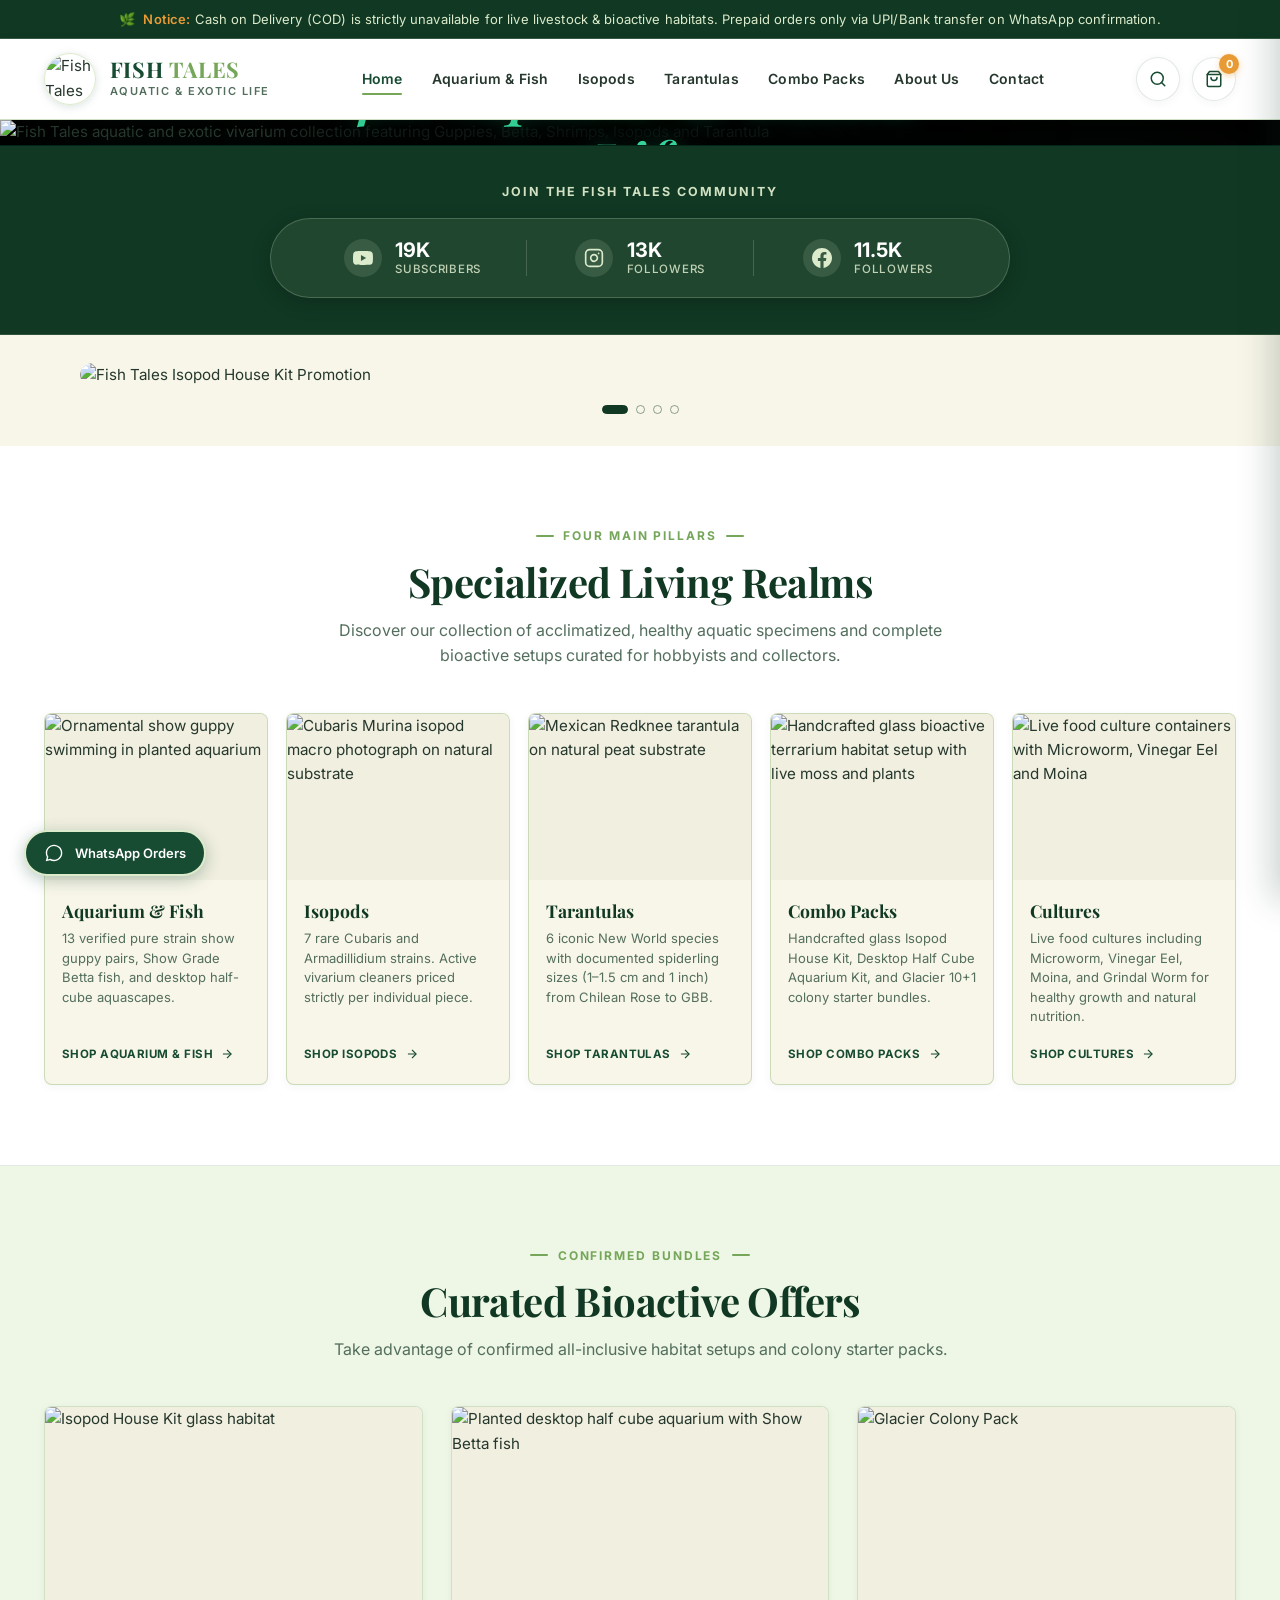
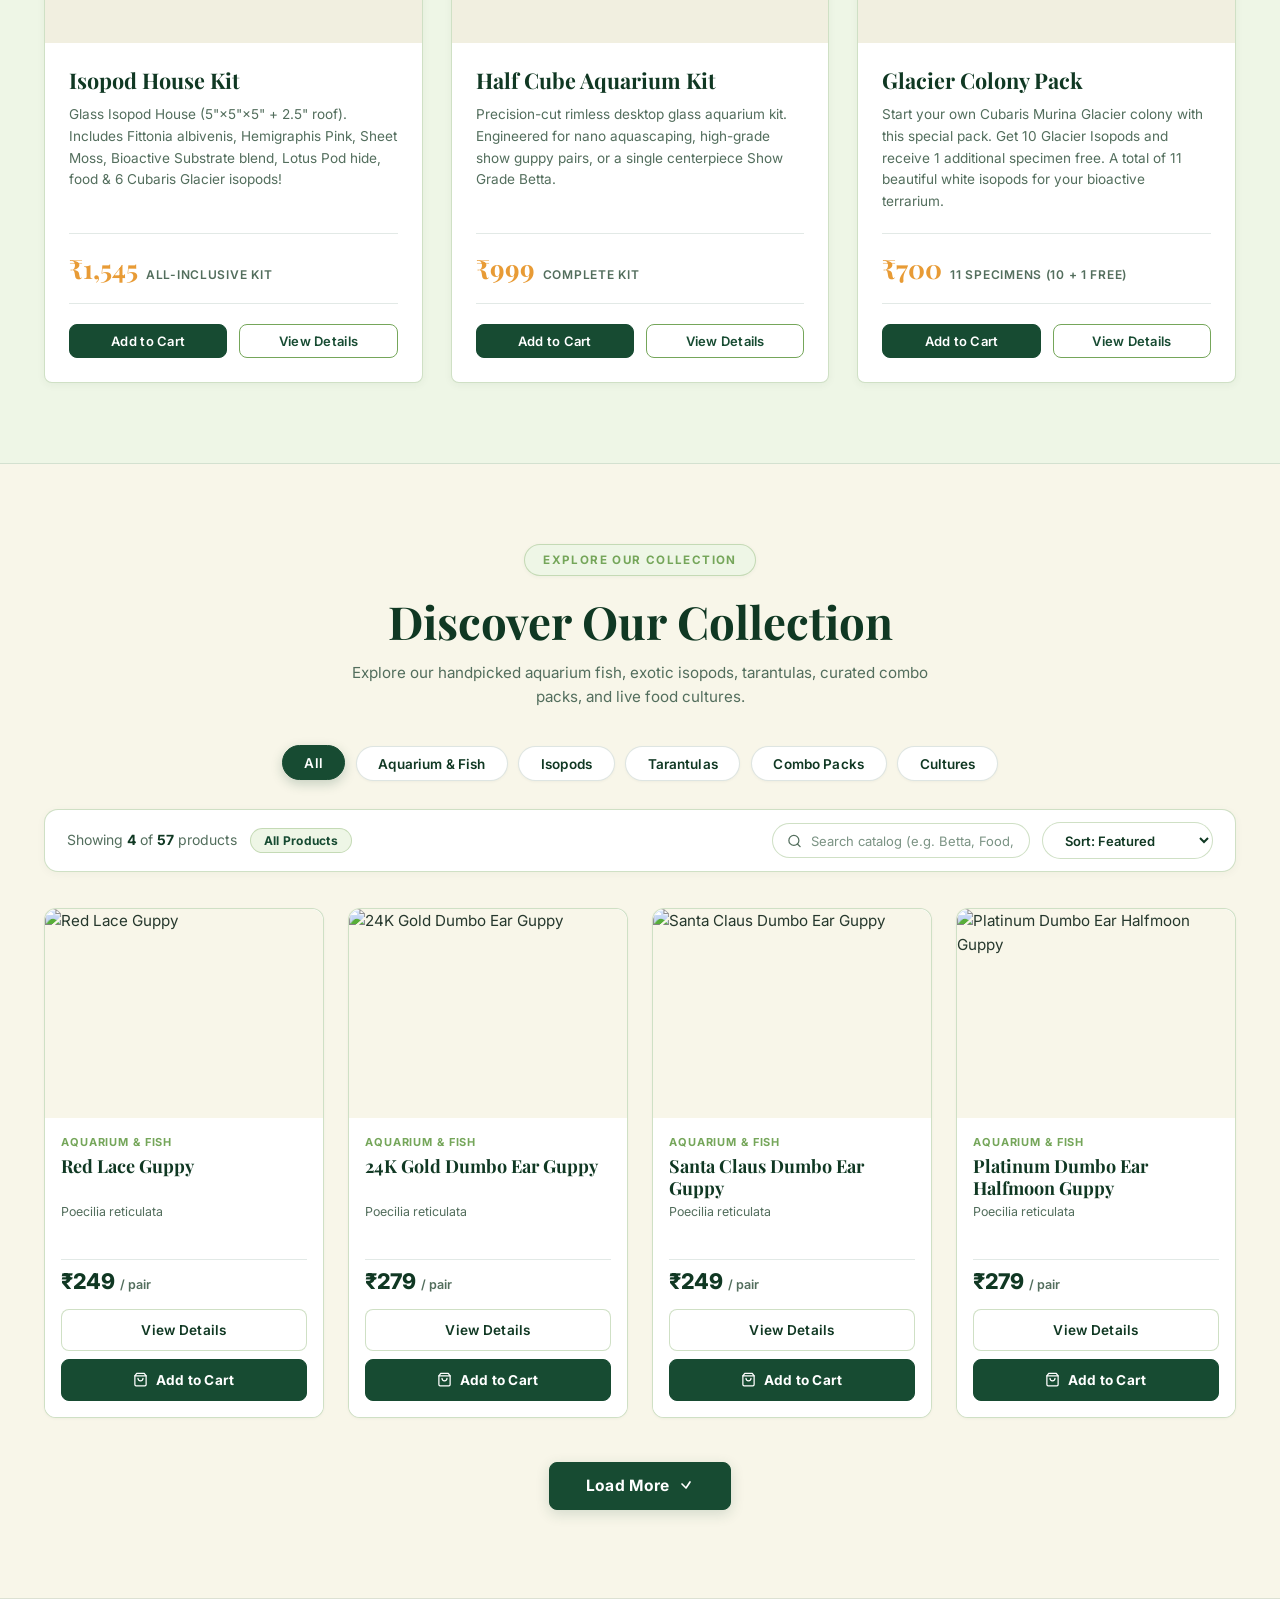
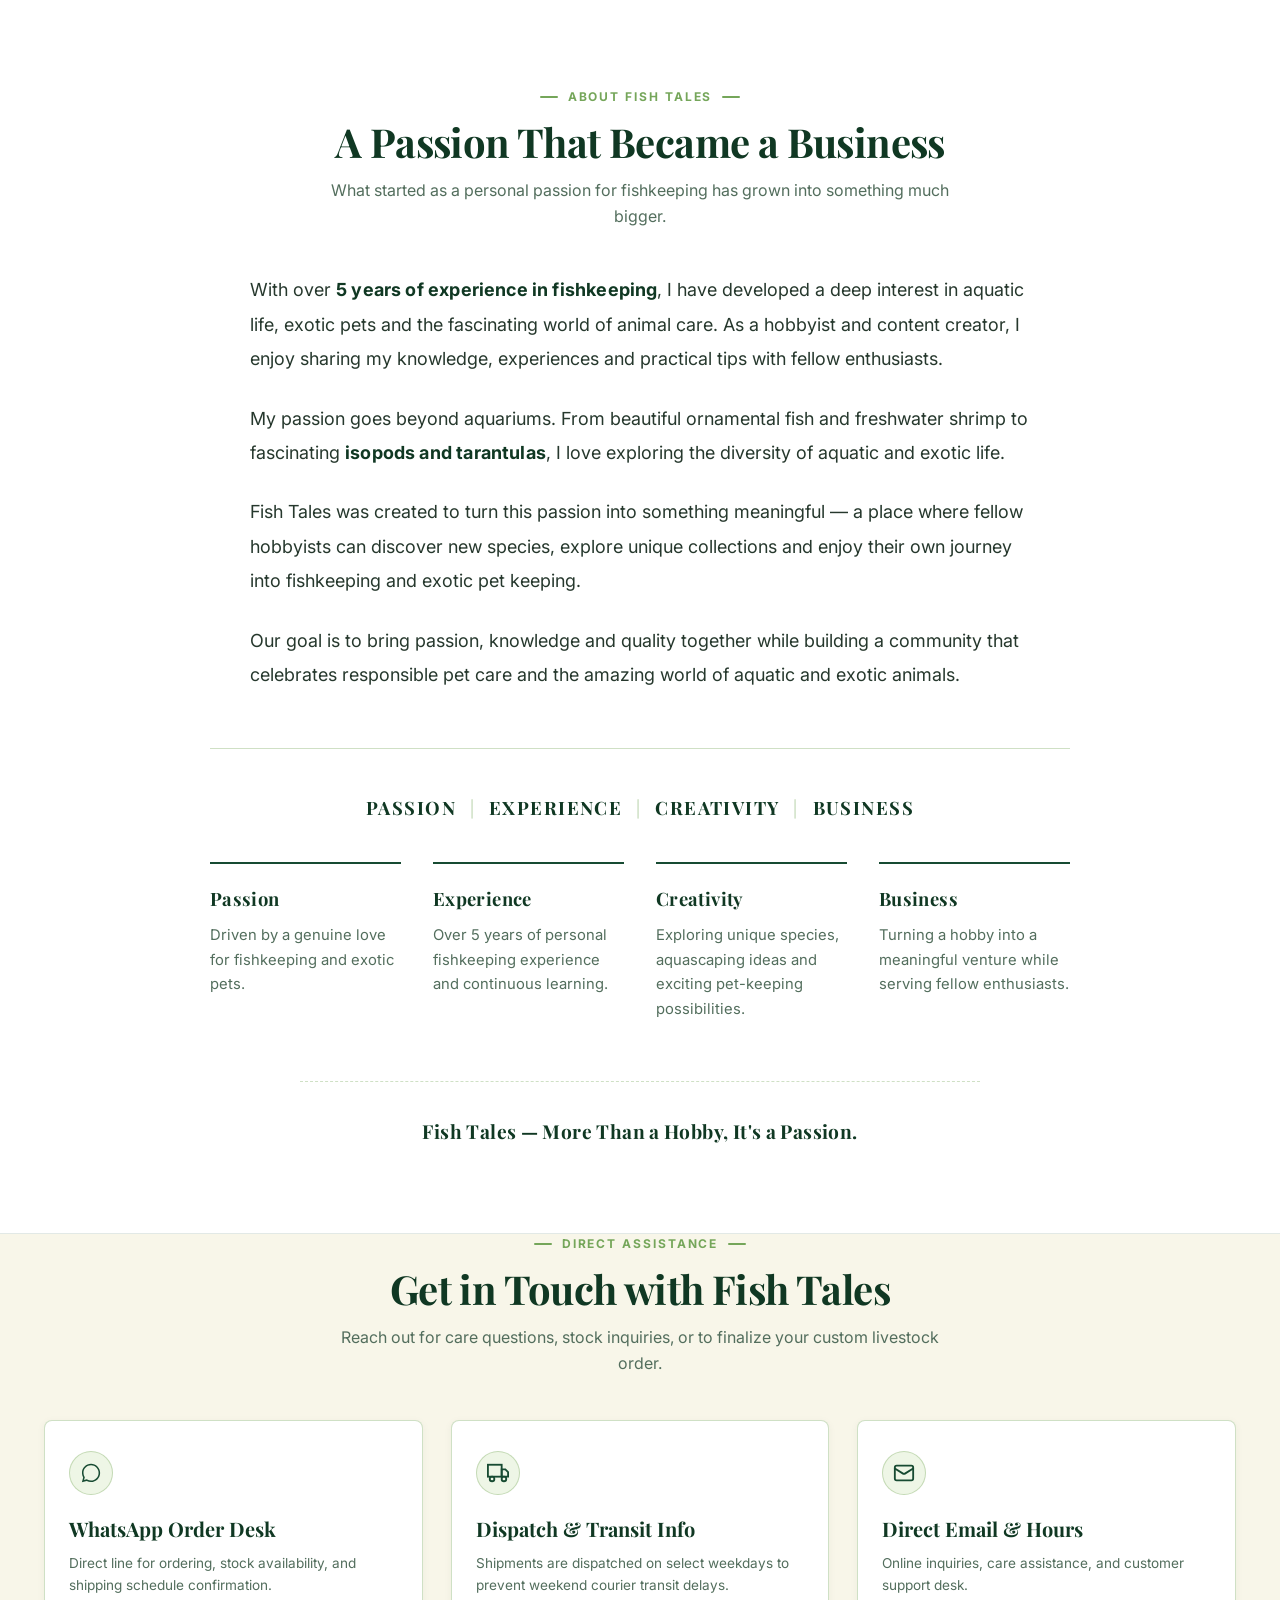
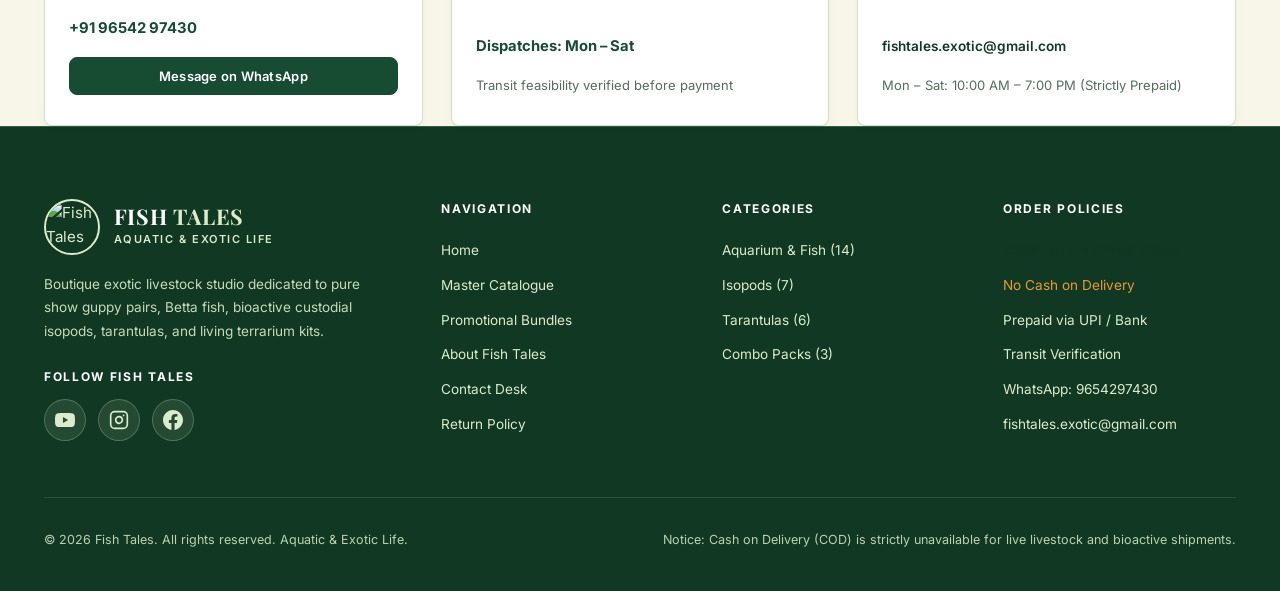
==== commit a9339b4b: "feat: add checkout and return policy pages with updated product catalogue and pagination" ====
--- a/index.html
+++ b/index.html
@@ -296,7 +296,8 @@
         <header class="section-header text-center">
           <div class="kicker">Four Main Pillars</div>
           <h2 class="section-title">Specialized Living Realms</h2>
-          <p class="section-subtitle">Discover our collection of acclimatized, healthy aquatic specimens and complete bioactive setups curated for
+          <p class="section-subtitle">Discover our collection of acclimatized, healthy aquatic specimens and complete
+            bioactive setups curated for
             hobbyists and collectors.</p>
         </header>
 
@@ -305,7 +306,7 @@
           <a href="aquarium-fish.html" class="category-card" aria-label="Explore Aquarium and Fish Collection">
             <div class="category-card-media">
               <img
-                src="https://upload.wikimedia.org/wikipedia/commons/c/c0/Poecilia_reticulata_-_Guppy%2C_male%2C_cobra-green_morph.jpg"
+                src="https://res.cloudinary.com/pv8lnpft/image/upload/v1795212762/53436100-4f03-43b7-96ff-d2f846ae39bc.png"
                 alt="Ornamental show guppy swimming in planted aquarium" class="category-card-img" loading="lazy">
             </div>
             <div class="category-card-body">
@@ -325,7 +326,8 @@
           <!-- Pillar 2: Isopods -->
           <a href="isopods.html" class="category-card" aria-label="Explore Isopods Collection">
             <div class="category-card-media">
-              <img src="https://upload.wikimedia.org/wikipedia/commons/8/87/Cubaris_murinafloridatop.jpg"
+              <img
+                src="https://res.cloudinary.com/pv8lnpft/image/upload/v1795212990/171ed053-7ffa-41c0-ae6a-bf00c7c754b5.png"
                 alt="Cubaris Murina isopod macro photograph on natural substrate" class="category-card-img"
                 loading="lazy">
             </div>
@@ -346,7 +348,8 @@
           <!-- Pillar 3: Tarantulas -->
           <a href="tarantulas.html" class="category-card" aria-label="Explore Tarantulas Collection">
             <div class="category-card-media">
-              <img src="https://upload.wikimedia.org/wikipedia/commons/d/d2/Brachypelma_edit.jpg"
+              <img
+                src="https://res.cloudinary.com/pv8lnpft/image/upload/v1795213072/13d7fb00-7702-414c-8bf0-f3131ebde795.png"
                 alt="Mexican Redknee tarantula on natural peat substrate" class="category-card-img" loading="lazy">
             </div>
             <div class="category-card-body">
@@ -366,7 +369,8 @@
           <!-- Pillar 4: Combo Packs -->
           <a href="combo-packs.html" class="category-card" aria-label="Explore Combo Packs Collection">
             <div class="category-card-media">
-              <img src="https://images.unsplash.com/photo-1512428813834-c702c7702b78?auto=format&fit=crop&w=800&q=80"
+              <img
+                src="https://res.cloudinary.com/pv8lnpft/image/upload/v1795213434/1dfe1e18-7e75-4c12-aea1-28089387d76c.png"
                 alt="Handcrafted glass bioactive terrarium habitat setup with live moss and plants"
                 class="category-card-img" loading="lazy">
             </div>
@@ -387,7 +391,8 @@
           <!-- Pillar 5: Cultures -->
           <a href="culture.html" class="category-card" aria-label="Explore Cultures Collection">
             <div class="category-card-media">
-              <img src="live_food_cultures_category.jpg"
+              <img
+                src="https://res.cloudinary.com/pv8lnpft/image/upload/v1795214103/bcf55741-9aed-4719-b9e2-abac0c39aa96.png"
                 alt="Live food culture containers with Microworm, Vinegar Eel and Moina" class="category-card-img"
                 loading="lazy">
             </div>
@@ -554,7 +559,7 @@
         <div class="catalogue-toolbar">
           <!-- LEFT SIDE: Product Count + Active Category Indicator -->
           <div class="toolbar-left">
-            <span id="resultCount" class="results-count">Showing <strong>30</strong> of <strong>30</strong>
+            <span id="resultCount" class="results-count">Showing <strong>4</strong> of <strong>53</strong>
               products</span>
             <span class="active-category-badge" id="activeCategoryIndicator">All Products</span>
           </div>
@@ -585,134 +590,95 @@
         <div class="product-grid" id="productGrid">
           <!-- Dynamically populated by renderProductGrid() in script.js -->
         </div>
+
+        <!-- Centered Load More / Show Less Controls -->
+        <div class="catalogue-pagination-wrap" id="cataloguePaginationWrap">
+          <!-- Dynamically rendered by renderProductGrid() in script.js -->
+        </div>
       </div>
     </section>
 
     <!-- ============================================================
-         6. BOTANICAL PRINCIPLES ("WHY FISH TALES")
+         6. ABOUT US ("A PASSION THAT BECAME A BUSINESS")
          ============================================================ -->
-    <section class="why-section" id="why-us">
+    <section class="about-section" id="about">
       <div class="container">
         <header class="section-header text-center">
-          <div class="kicker">Core Commitments</div>
-          <h2 class="section-title">Why Choose Fish Tales?</h2>
-          <p class="section-subtitle">Founded on transparent specimen standards, healthy captive lineage, and reliable
-            livestock transit.</p>
+          <div class="kicker">About Fish Tales</div>
+          <h2 class="section-title">A Passion That Became a Business</h2>
+          <p class="section-subtitle">What started as a personal passion for fishkeeping has grown into something much
+            bigger.</p>
         </header>
 
-        <div class="principles-grid">
-          <div class="principle-card">
-            <span class="principle-num">01</span>
-            <h3 class="principle-title">Carefully Presented Collections</h3>
-            <p class="principle-desc">Every specimen strain is documented by exact scientific binomial and documented
-              captive-bred lineage.</p>
-          </div>
-
-          <div class="principle-card">
-            <span class="principle-num">02</span>
-            <h3 class="principle-title">Quality Products</h3>
-            <p class="principle-desc">Acclimatized, healthy livestock with verified feeding vigor and bioactive
-              custodial cultures.</p>
-          </div>
-
-          <div class="principle-card">
-            <span class="principle-num">03</span>
-            <h3 class="principle-title">Secure Packaging</h3>
-            <p class="principle-desc">Insulated thermocline containers, breathable vials, and shock-absorbing cushioning
-              engineered for transit safety.</p>
-          </div>
-
-          <div class="principle-card">
-            <span class="principle-num">04</span>
-            <h3 class="principle-title">Customer Assistance</h3>
-            <p class="principle-desc">Direct guidance on vivarium setup, water chemistry, humidity levels, and substrate
-              maintenance over WhatsApp.</p>
-          </div>
-
-          <div class="principle-card">
-            <span class="principle-num">05</span>
-            <h3 class="principle-title">Delivery Information</h3>
-            <p class="principle-desc">Transparent transit feasibility and courier schedules confirmed with you prior to
-              order payment confirmation.</p>
+        <div class="about-editorial-wrap">
+          <div class="about-story-text">
+            <p>
+              With over <strong>5 years of experience in fishkeeping</strong>, I have developed a deep interest in
+              aquatic life, exotic pets and the fascinating world of animal care. As a hobbyist and content creator, I
+              enjoy sharing my knowledge, experiences and practical tips with fellow enthusiasts.
+            </p>
+            <p>
+              My passion goes beyond aquariums. From beautiful ornamental fish and freshwater shrimp to fascinating
+              <strong>isopods and tarantulas</strong>, I love exploring the diversity of aquatic and exotic life.
+            </p>
+            <p>
+              Fish Tales was created to turn this passion into something meaningful — a place where fellow hobbyists can
+              discover new species, explore unique collections and enjoy their own journey into fishkeeping and exotic
+              pet keeping.
+            </p>
+            <p>
+              Our goal is to bring passion, knowledge and quality together while building a community that celebrates
+              responsible pet care and the amazing world of aquatic and exotic animals.
+            </p>
+          </div>
+
+          <div class="about-values-block">
+            <h3 class="about-values-heading">
+              <span>Passion</span>
+              <span class="value-sep">|</span>
+              <span>Experience</span>
+              <span class="value-sep">|</span>
+              <span>Creativity</span>
+              <span class="value-sep">|</span>
+              <span>Business</span>
+            </h3>
+
+            <div class="about-values-grid">
+              <div class="about-value-column">
+                <h4 class="about-value-title">Passion</h4>
+                <p class="about-value-desc">Driven by a genuine love for fishkeeping and exotic pets.</p>
+              </div>
+
+              <div class="about-value-column">
+                <h4 class="about-value-title">Experience</h4>
+                <p class="about-value-desc">Over 5 years of personal fishkeeping experience and continuous learning.</p>
+              </div>
+
+              <div class="about-value-column">
+                <h4 class="about-value-title">Creativity</h4>
+                <p class="about-value-desc">Exploring unique species, aquascaping ideas and exciting pet-keeping
+                  possibilities.</p>
+              </div>
+
+              <div class="about-value-column">
+                <h4 class="about-value-title">Business</h4>
+                <p class="about-value-desc">Turning a hobby into a meaningful venture while serving fellow enthusiasts.
+                </p>
+              </div>
+            </div>
+          </div>
+
+          <div class="about-editorial-tagline">
+            <p class="about-tagline-text">
+              <strong>Fish Tales — More Than a Hobby, It's a Passion.</strong>
+            </p>
           </div>
         </div>
       </div>
     </section>
 
     <!-- ============================================================
-         7. UNBOXING VIDEO & LIVE ARRIVAL POLICY
-         ============================================================ -->
-    <section class="policy-section" id="about">
-      <div class="container">
-        <div class="policy-card">
-          <header class="policy-card-header text-center">
-            <h2 class="policy-section-title">
-              <span class="policy-icon" aria-hidden="true">📦</span>
-              IMPORTANT: UNBOXING VIDEO &amp; LIVE ARRIVAL POLICY
-            </h2>
-            <div class="policy-badges-row">
-              <div class="policy-badge policy-badge-video">
-                <span class="policy-badge-icon">🎥</span>
-                <strong>Unboxing Video Required</strong>
-              </div>
-              <div class="policy-badge policy-badge-shipping">
-                <span class="policy-badge-icon">🚚</span>
-                <strong>Replacement Shipping Charges Applicable</strong>
-              </div>
-            </div>
-          </header>
-
-          <div class="policy-card-body">
-            <p class="policy-lead-text">
-              To protect both our customers and Fish Tales, please record a clear, continuous unboxing video while
-              opening your delivered package.
-            </p>
-
-            <ul class="policy-checklist">
-              <li>
-                <span class="policy-check-icon">✓</span>
-                <span>Start recording before opening the sealed package.</span>
-              </li>
-              <li>
-                <span class="policy-check-icon">✓</span>
-                <span>Clearly show the outer packaging, shipping label and the complete unboxing process.</span>
-              </li>
-              <li>
-                <span class="policy-check-icon">✓</span>
-                <span>Do not pause, edit or cut the video.</span>
-              </li>
-              <li>
-                <span class="policy-check-icon">✓</span>
-                <span>If any live livestock arrives dead or damaged during transit, the unboxing video will be required
-                  as proof for verification.</span>
-              </li>
-              <li>
-                <span class="policy-check-icon">✓</span>
-                <span>Our team will review the video and verify the issue before approving a replacement.</span>
-              </li>
-            </ul>
-
-            <div class="policy-replacement-box">
-              <div class="policy-replacement-title">
-                <strong>Replacement Policy:</strong>
-              </div>
-              <p class="policy-replacement-text">
-                If a dead-on-arrival claim is verified and approved by Fish Tales, the replacement product will be
-                provided free of product cost. However, the customer will need to pay the applicable delivery/shipping
-                charges for the replacement shipment.
-              </p>
-            </div>
-
-            <p class="policy-safe-notice">
-              <em>Please keep the unboxing video safe until your order is successfully verified.</em>
-            </p>
-          </div>
-        </div>
-      </div>
-    </section>
-
-    <!-- ============================================================
-         8. CONTACT DESK
+         7. CONTACT DESK
          ============================================================ -->
     <section class="contact-section" id="contact">
       <div class="container">
@@ -843,6 +809,7 @@
                 Bundles</a></li>
             <li><a href="#about" class="footer-link" onclick="scrollToSection('about')">About Fish Tales</a></li>
             <li><a href="#contact" class="footer-link" onclick="scrollToSection('contact')">Contact Desk</a></li>
+            <li><a href="return-policy.html" class="footer-link">Return Policy</a></li>
           </ul>
         </div>
 
@@ -859,6 +826,8 @@
         <div>
           <h4 class="footer-col-title">Order Policies</h4>
           <ul class="footer-links">
+            <li><a href="return-policy.html" class="footer-link"
+                style="color:var(--color-primary-dark); font-weight:600;">Return &amp; Live Arrival Policy</a></li>
             <li><span class="footer-link" style="color:var(--color-orange);">No Cash on Delivery</span></li>
             <li><span class="footer-link">Prepaid via UPI / Bank</span></li>
             <li><span class="footer-link">Transit Verification</span></li>
--- a/style.css
+++ b/style.css
@@ -1648,7 +1648,267 @@
   line-height: 1.6;
 }
 
-/* ── 11. Botanical Principles ("Why Fish Tales") ───────────── */
+/* ── 10b. Catalogue Load More & Show Less Controls ────────────── */
+.catalogue-pagination-wrap {
+  display: flex;
+  align-items: center;
+  justify-content: center;
+  gap: 1rem;
+  margin-top: 2.75rem;
+  flex-wrap: wrap;
+}
+
+.btn-load-more {
+  display: inline-flex;
+  align-items: center;
+  justify-content: center;
+  gap: 0.55rem;
+  padding: 0.85rem 2.25rem;
+  font-size: 0.975rem;
+  font-weight: 700;
+  letter-spacing: 0.02em;
+  border-radius: var(--radius-sm, 6px);
+  background-color: var(--color-primary, #174B32);
+  color: #FFFFFF;
+  border: 1px solid var(--color-primary, #174B32);
+  box-shadow: 0 4px 14px rgba(23, 75, 50, 0.16);
+  cursor: pointer;
+  transition: all var(--trans-base);
+}
+
+.btn-load-more:hover {
+  background-color: var(--color-primary-dark, #103823);
+  border-color: var(--color-primary-dark, #103823);
+  transform: translateY(-2px);
+  box-shadow: 0 6px 20px rgba(23, 75, 50, 0.22);
+}
+
+.btn-show-less {
+  display: inline-flex;
+  align-items: center;
+  justify-content: center;
+  gap: 0.55rem;
+  padding: 0.85rem 2rem;
+  font-size: 0.975rem;
+  font-weight: 600;
+  border-radius: var(--radius-sm, 6px);
+  background-color: transparent;
+  color: var(--color-primary-dark, #103823);
+  border: 1.5px solid var(--border-leaf, rgba(23, 75, 50, 0.25));
+  cursor: pointer;
+  transition: all var(--trans-base);
+}
+
+.btn-show-less:hover {
+  background-color: var(--color-primary, #174B32);
+  color: #FFFFFF;
+  border-color: var(--color-primary, #174B32);
+  transform: translateY(-2px);
+  box-shadow: 0 4px 14px rgba(23, 75, 50, 0.16);
+}
+
+@media (max-width: 600px) {
+  .catalogue-pagination-wrap {
+    margin-top: 2rem;
+    flex-direction: column;
+    width: 100%;
+  }
+
+  .btn-load-more,
+  .btn-show-less {
+    width: 100%;
+    padding: 0.85rem 1.25rem;
+  }
+}
+
+/* ── 11. About Us / Brand Story ("A Passion That Became a Business") ── */
+.about-section {
+  padding: 5.5rem 0;
+  background-color: var(--bg-surface);
+  border-bottom: 1px solid var(--border-subtle);
+}
+
+/* Open, unboxed editorial story container */
+.about-editorial-wrap,
+.about-content-card {
+  max-width: 860px;
+  margin: 0 auto;
+  background: transparent;
+  border: none;
+  border-radius: 0;
+  padding: 0;
+  box-shadow: none;
+}
+
+.about-story-text {
+  max-width: 780px;
+  margin: 0 auto 3.5rem auto;
+  font-size: 1.125rem;
+  line-height: 1.9;
+  color: var(--text-body);
+}
+
+.about-story-text p {
+  margin-bottom: 1.6rem;
+}
+
+.about-story-text p:last-child {
+  margin-bottom: 0;
+}
+
+.about-story-text strong {
+  color: var(--color-primary-dark);
+  font-weight: 700;
+  letter-spacing: 0.01em;
+}
+
+/* Four Brand Pillars — Open Editorial Layout */
+.about-values-block {
+  margin-top: 3.5rem;
+  padding-top: 2.75rem;
+  border-top: 1px solid var(--border-leaf);
+}
+
+.about-values-heading {
+  font-family: var(--font-serif);
+  font-size: 1.15rem;
+  font-weight: 700;
+  color: var(--color-primary-dark);
+  letter-spacing: 0.08em;
+  text-transform: uppercase;
+  margin-bottom: 2.5rem;
+  display: flex;
+  justify-content: center;
+  align-items: center;
+  gap: 0.85rem;
+  flex-wrap: wrap;
+  text-align: center;
+}
+
+.about-values-heading .value-sep {
+  color: var(--color-leaf);
+  font-weight: 400;
+  opacity: 0.7;
+}
+
+.about-values-grid {
+  display: grid;
+  grid-template-columns: repeat(4, 1fr);
+  gap: 2rem;
+}
+
+.about-value-column,
+.about-value-card {
+  background: transparent;
+  border: none;
+  border-top: 2px solid var(--color-primary);
+  border-radius: 0;
+  padding: 1.25rem 0 0 0;
+  text-align: left;
+  box-shadow: none;
+  transition: border-color var(--trans-base);
+}
+
+.about-value-column:hover,
+.about-value-card:hover {
+  border-color: var(--color-orange);
+  background: transparent;
+  transform: none;
+  box-shadow: none;
+}
+
+.about-value-title {
+  font-family: var(--font-serif);
+  font-size: 1.15rem;
+  font-weight: 700;
+  color: var(--color-primary-dark);
+  margin-bottom: 0.6rem;
+  letter-spacing: 0.02em;
+}
+
+.about-value-desc {
+  font-size: 0.925rem;
+  line-height: 1.65;
+  color: var(--text-muted);
+  margin: 0;
+}
+
+/* Editorial Brand Sign-off / Tagline */
+.about-tagline-badge,
+.about-editorial-tagline {
+  margin-top: 3.75rem;
+  padding-top: 2.25rem;
+  border-top: 1px dashed var(--border-leaf);
+  text-align: center;
+  background: transparent;
+  border-radius: 0;
+  box-shadow: none;
+  max-width: 680px;
+  margin-left: auto;
+  margin-right: auto;
+}
+
+.about-tagline-text {
+  font-family: var(--font-serif);
+  font-size: 1.2rem;
+  font-weight: 700;
+  color: var(--color-primary-dark);
+  letter-spacing: 0.02em;
+  line-height: 1.4;
+  margin: 0;
+}
+
+/* Responsive Media Queries */
+@media (max-width: 900px) {
+  .about-section {
+    padding: 4.25rem 0;
+  }
+
+  .about-values-grid {
+    grid-template-columns: repeat(2, 1fr);
+    gap: 2rem 1.75rem;
+  }
+
+  .about-story-text {
+    font-size: 1.05rem;
+    line-height: 1.8;
+    margin-bottom: 2.75rem;
+  }
+}
+
+@media (max-width: 600px) {
+  .about-section {
+    padding: 3.25rem 0;
+  }
+
+  .about-values-grid {
+    grid-template-columns: 1fr;
+    gap: 1.75rem;
+  }
+
+  .about-value-column,
+  .about-value-card {
+    padding-top: 1rem;
+  }
+
+  .about-values-heading {
+    font-size: 1rem;
+    gap: 0.45rem;
+    margin-bottom: 2rem;
+  }
+
+  .about-story-text {
+    font-size: 1rem;
+    line-height: 1.75;
+  }
+
+  .about-tagline-text {
+    font-size: 1.05rem;
+    line-height: 1.45;
+  }
+}
+
+/* ── 11b. Botanical Principles (legacy compatibility) ───────────── */
 .why-section {
   padding: 5rem 0;
   background-color: var(--bg-surface);
@@ -1703,36 +1963,35 @@
   line-height: 1.6;
 }
 
-/* ── 12. Unboxing Video & Live Arrival Policy Section ───────────── */
+/* ── 12. Unboxing Video & Live Arrival Policy Section (Editorial Unboxed) ── */
 .policy-section {
-  padding: 5rem 0;
-  background-color: var(--bg-mint-tint, #F4F8F4);
+  padding: 5.5rem 0;
+  background-color: var(--bg-surface);
   border-bottom: 1px solid var(--border-subtle, rgba(23, 75, 50, 0.12));
 }
 
 .policy-card {
-  max-width: 860px;
+  max-width: 820px;
   margin: 0 auto;
-  background-color: #FFFFFF;
-  border: 1px solid var(--border-leaf, rgba(23, 75, 50, 0.18));
-  border-top: 4px solid var(--color-primary, #174B32);
-  border-radius: var(--radius-md, 12px);
-  padding: 2.75rem 3rem;
-  box-shadow: 0 12px 36px rgba(16, 56, 35, 0.08);
+  background: transparent;
+  border: none;
+  border-radius: 0;
+  padding: 0;
+  box-shadow: none;
 }
 
 .policy-card-header {
-  margin-bottom: 2rem;
+  margin-bottom: 2.25rem;
   text-align: center;
 }
 
 .policy-section-title {
   font-family: var(--font-serif, "Cinzel Decorative", Georgia, serif);
-  font-size: 1.6rem;
+  font-size: 1.7rem;
   font-weight: 700;
   color: var(--color-primary-dark, #103823);
   line-height: 1.35;
-  margin-bottom: 1.25rem;
+  margin-bottom: 1.5rem;
   display: flex;
   align-items: center;
   justify-content: center;
@@ -1749,16 +2008,16 @@
   flex-wrap: wrap;
   align-items: center;
   justify-content: center;
-  gap: 0.85rem;
+  gap: 1rem;
 }
 
 .policy-badge {
   display: inline-flex;
   align-items: center;
-  gap: 0.5rem;
-  padding: 0.55rem 1.15rem;
+  gap: 0.55rem;
+  padding: 0.65rem 1.35rem;
   border-radius: var(--radius-full, 9999px);
-  font-size: 0.875rem;
+  font-size: 0.925rem;
   font-weight: 700;
   letter-spacing: 0.01em;
 }
@@ -1766,128 +2025,164 @@
 .policy-badge-video {
   background-color: #FFF3E0;
   color: #C2410C;
-  border: 1px solid #FFD8A8;
+  border: 1.5px solid #FFD8A8;
+  box-shadow: 0 2px 8px rgba(194, 65, 12, 0.08);
 }
 
 .policy-badge-shipping {
   background-color: #EBF7EE;
   color: #174B32;
-  border: 1px solid #C4E7CB;
+  border: 1.5px solid #C4E7CB;
+  box-shadow: 0 2px 8px rgba(23, 75, 50, 0.08);
 }
 
 .policy-lead-text {
-  font-size: 1.05rem;
+  font-size: 1.125rem;
   color: var(--text-body, #2C3531);
-  line-height: 1.7;
-  margin-bottom: 1.5rem;
+  line-height: 1.85;
+  margin-bottom: 2.25rem;
+  text-align: center;
+  max-width: 760px;
+  margin-left: auto;
+  margin-right: auto;
 }
 
 .policy-checklist {
   list-style: none;
   padding: 0;
-  margin: 0 0 1.75rem 0;
+  margin: 0 auto 2.5rem auto;
   display: flex;
   flex-direction: column;
-  gap: 0.75rem;
+  gap: 1.1rem;
+  max-width: 760px;
 }
 
 .policy-checklist li {
   display: flex;
   align-items: flex-start;
-  gap: 0.75rem;
-  font-size: 0.95rem;
+  gap: 0.95rem;
+  font-size: 1.025rem;
   color: var(--text-body, #2C3531);
-  line-height: 1.6;
+  line-height: 1.65;
 }
 
 .policy-check-icon {
   display: inline-flex;
   align-items: center;
   justify-content: center;
-  width: 22px;
-  height: 22px;
-  min-width: 22px;
+  width: 24px;
+  height: 24px;
+  min-width: 24px;
   border-radius: 50%;
   background-color: #EBF7EE;
   color: #174B32;
-  font-size: 0.75rem;
+  font-size: 0.8rem;
   font-weight: 800;
   margin-top: 0.15rem;
   border: 1px solid #C4E7CB;
 }
 
 .policy-replacement-box {
-  background-color: #FFFDF5;
+  background-color: rgba(230, 81, 0, 0.05);
   border-left: 4px solid var(--color-orange, #E65100);
-  border-top: 1px solid #F0E6D2;
-  border-right: 1px solid #F0E6D2;
-  border-bottom: 1px solid #F0E6D2;
+  border-top: none;
+  border-right: none;
+  border-bottom: none;
   border-radius: var(--radius-sm, 6px);
-  padding: 1.25rem 1.5rem;
-  margin: 1.75rem 0 1.25rem 0;
+  padding: 1.5rem 1.75rem;
+  margin: 2.25rem auto 1.75rem auto;
+  max-width: 760px;
 }
 
 .policy-replacement-title {
+  font-size: 1.05rem;
+  font-weight: 700;
+  color: #C2410C;
+  margin-bottom: 0.45rem;
+}
+
+.policy-replacement-text {
+  font-size: 0.975rem;
+  color: #3F3728;
+  line-height: 1.7;
+  margin: 0;
+}
+
+.policy-safe-notice {
   font-size: 0.95rem;
-  color: #C2410C;
-  margin-bottom: 0.35rem;
-}
-
-.policy-replacement-text {
-  font-size: 0.925rem;
-  color: #4A4031;
-  line-height: 1.65;
-  margin: 0;
-}
-
-.policy-safe-notice {
-  font-size: 0.9rem;
   color: var(--text-muted, #556B2F);
-  margin-top: 1.25rem;
+  margin-top: 1.75rem;
   text-align: center;
+  font-style: italic;
+}
+
+.policy-support-cta {
+  margin-top: 3.5rem;
+  padding-top: 2.5rem;
+  border-top: 1px dashed var(--border-leaf, rgba(23, 75, 50, 0.2));
+  text-align: center;
+  max-width: 760px;
+  margin-left: auto;
+  margin-right: auto;
+  background: transparent;
+  border-left: none;
+  border-right: none;
+  border-bottom: none;
+  box-shadow: none;
 }
 
 @media (max-width: 768px) {
   .policy-section {
-    padding: 3rem 0;
+    padding: 3.5rem 0;
   }
 
   .policy-card {
-    padding: 1.75rem 1.25rem;
-    border-radius: var(--radius-sm, 8px);
+    padding: 0;
   }
 
   .policy-section-title {
-    font-size: 1.25rem;
+    font-size: 1.35rem;
   }
 
   .policy-badges-row {
     flex-direction: column;
     align-items: stretch;
-    gap: 0.6rem;
+    gap: 0.65rem;
   }
 
   .policy-badge {
     justify-content: center;
-    padding: 0.5rem 0.85rem;
-    font-size: 0.8125rem;
+    padding: 0.55rem 1rem;
+    font-size: 0.85rem;
   }
 
   .policy-lead-text {
-    font-size: 0.95rem;
+    font-size: 1rem;
+    text-align: left;
+    margin-bottom: 1.6rem;
   }
 
   .policy-checklist li {
-    font-size: 0.875rem;
+    font-size: 0.925rem;
   }
 
   .policy-replacement-box {
-    padding: 1rem 1.15rem;
-  }
-
-  .policy-replacement-text {
-    font-size: 0.85rem;
-  }
+    padding: 1.25rem;
+  }
+
+  .policy-support-cta {
+    margin-top: 2.5rem;
+    padding-top: 2rem;
+  }
+}
+
+.policy-replacement-box {
+  padding: 1rem 1.15rem;
+}
+
+.policy-replacement-text {
+  font-size: 0.85rem;
+}
 }
 
 /* ── 13. Contact & WhatsApp Desk ──────────────────────────── */
@@ -2260,27 +2555,45 @@
 .cart-item-stepper {
   display: inline-flex;
   align-items: center;
+  justify-content: space-between;
+  width: 120px;
+  max-width: 120px;
+  height: 40px;
+  min-height: 40px;
+  max-height: 40px;
+  box-sizing: border-box;
+  flex-grow: 0;
+  flex-shrink: 0;
+  align-self: flex-start;
   border: 1px solid var(--border-leaf);
   border-radius: var(--radius-xs);
   background-color: var(--bg-page);
   margin-top: 0.35rem;
+  padding: 0;
+  overflow: hidden;
 }
 
 .cart-qty-btn,
 .cart-step-btn {
-  width: 32px;
-  height: 32px;
-  min-width: 32px;
-  min-height: 32px;
+  width: 38px;
+  min-width: 38px;
+  max-width: 38px;
+  height: 100%;
   display: flex;
   align-items: center;
   justify-content: center;
   color: var(--color-primary);
   font-weight: 700;
-  font-size: 1rem;
+  font-size: 1.1rem;
   background: transparent;
   border: none;
   cursor: pointer;
+  padding: 0;
+  margin: 0;
+  flex-shrink: 0;
+  flex-grow: 0;
+  line-height: 1;
+  user-select: none;
   transition: background-color var(--trans-fast);
 }
 
@@ -2291,11 +2604,19 @@
 
 .cart-qty-val,
 .cart-step-val {
-  min-width: 28px;
+  flex: 1;
+  height: 100%;
+  display: flex;
+  align-items: center;
+  justify-content: center;
   text-align: center;
-  font-size: 0.85rem;
+  font-size: 0.88rem;
   font-weight: 700;
   color: var(--color-primary-dark);
+  padding: 0;
+  margin: 0;
+  line-height: 1;
+  user-select: none;
 }
 
 .cart-item-remove {
@@ -3961,22 +4282,28 @@
 
   .cart-item-stepper,
   .cart-qty-ctrl {
-    min-height: 36px;
+    width: 120px;
+    max-width: 120px;
+    height: 40px;
+    min-height: 40px;
+    max-height: 40px;
+    align-self: flex-start;
   }
 
   .cart-step-btn,
   .cart-qty-btn {
-    width: 34px;
-    height: 34px;
-    min-width: 34px;
-    min-height: 34px;
+    width: 38px;
+    height: 100%;
+    min-width: 38px;
+    max-width: 38px;
     font-size: 1.1rem;
   }
 
   .cart-step-val,
   .cart-qty-val {
-    min-width: 28px;
-    font-size: 0.9rem;
+    flex: 1;
+    height: 100%;
+    font-size: 0.88rem;
   }
 
   .cart-item-remove {
@@ -4463,7 +4790,12 @@
 }
 
 .category-hero-cultures {
-  background-image: url('live_food_cultures_category.jpg');
+  background-image: url('https://res.cloudinary.com/pv8lnpft/image/upload/v1795214847/f7bf7963-0c45-4f9d-bce9-7a3212d77d06.png');
+}
+
+.category-hero-policy {
+  background-color: var(--color-primary-dark, #103823);
+  background-image: radial-gradient(circle at 50% 30%, rgba(23, 75, 50, 0.75) 0%, rgba(10, 36, 22, 0.95) 100%);
 }
 
 .category-hero-overlay {
@@ -4590,6 +4922,12 @@
     background-position: center center;
   }
 
+  .category-hero-policy {
+    background-position: center center;
+    min-height: 180px;
+    padding: 2.25rem 1rem 1.75rem 1rem;
+  }
+
   .category-hero-section .catalogue-title {
     font-size: clamp(1.65rem, 5.8vw, 2.2rem);
     margin-bottom: 0.75rem;
@@ -5112,8 +5450,81 @@
   align-items: center;
 }
 
+/* ============================================================
+   16b. DEDICATED CHECKOUT PAGE STYLING
+   ============================================================ */
+
+.checkout-page-section {
+  padding: 2.25rem 0 4.5rem;
+  min-height: calc(100vh - 340px);
+  background-color: var(--bg-page);
+}
+
+.checkout-page-container {
+  max-width: 1040px;
+  margin: 0 auto;
+}
+
+.checkout-page-card {
+  background-color: var(--bg-surface);
+  border: 1px solid var(--border-leaf);
+  border-radius: var(--radius-md);
+  padding: 2.25rem 2.5rem;
+  box-shadow: var(--shadow-md);
+}
+
+.checkout-empty-state {
+  text-align: center;
+  padding: 3.5rem 1.5rem;
+}
+
+.checkout-empty-icon {
+  font-size: 3.5rem;
+  margin-bottom: 1rem;
+  line-height: 1;
+}
+
+.checkout-empty-title {
+  font-family: var(--font-serif);
+  font-size: 1.8rem;
+  color: var(--color-primary-dark);
+  margin-bottom: 0.5rem;
+}
+
+.checkout-empty-desc {
+  color: var(--text-muted);
+  max-width: 480px;
+  margin: 0 auto 1.75rem;
+  font-size: 0.95rem;
+  line-height: 1.6;
+}
+
+.checkout-empty-actions {
+  display: flex;
+  justify-content: center;
+  gap: 1rem;
+  flex-wrap: wrap;
+}
+
 /* Responsive */
 @media (max-width: 768px) {
+  .checkout-page-section {
+    padding: 1.25rem 0 2.5rem;
+  }
+
+  .checkout-page-card {
+    padding: 1.25rem 1rem;
+    border-radius: var(--radius-sm);
+  }
+
+  .checkout-empty-state {
+    padding: 2rem 1rem;
+  }
+
+  .checkout-empty-title {
+    font-size: 1.5rem;
+  }
+
   .checkout-dialog {
     padding: 1.25rem;
     max-height: 92vh;
@@ -5377,7 +5788,8 @@
   height: 100%;
   max-height: 480px;
   display: block;
-  object-fit: contain; /* Maintain natural aspect ratio without stretching or cropping */
+  object-fit: contain;
+  /* Maintain natural aspect ratio without stretching or cropping */
   background: #000000;
   border-radius: var(--radius-sm, 12px);
 }
@@ -5548,6 +5960,101 @@
   font-size: 1.1rem;
   flex-shrink: 0;
   margin-top: 1px;
+}
+
+/* Betta Fish Gender Selection */
+.pdp-gender-section {
+  background: #ffffff;
+  border: 1px solid var(--border-color, #e2e8e5);
+  border-radius: 12px;
+  padding: 1rem 1.25rem;
+  margin-bottom: 1.25rem;
+  box-shadow: 0 2px 6px rgba(0, 0, 0, 0.02);
+}
+
+.pdp-gender-header {
+  display: flex;
+  justify-content: space-between;
+  align-items: center;
+  margin-bottom: 0.75rem;
+}
+
+.pdp-gender-label {
+  font-size: 0.88rem;
+  font-weight: 700;
+  text-transform: uppercase;
+  letter-spacing: 0.05em;
+  color: var(--color-primary-dark, #0d2818);
+  display: flex;
+  align-items: center;
+  gap: 0.35rem;
+}
+
+.pdp-gender-label .required {
+  color: #e53e3e;
+}
+
+.pdp-gender-hint {
+  font-size: 0.8rem;
+  color: var(--text-muted, #5f7a6b);
+}
+
+.pdp-gender-options {
+  display: grid;
+  grid-template-columns: 1fr 1fr;
+  gap: 0.75rem;
+}
+
+.pdp-gender-btn {
+  display: flex;
+  align-items: center;
+  justify-content: space-between;
+  padding: 0.75rem 1rem;
+  background: var(--bg-surface, #f8faf8);
+  border: 2px solid var(--border-color, #dce4e0);
+  border-radius: 10px;
+  cursor: pointer;
+  transition: all 0.2s ease;
+  font-family: inherit;
+  color: var(--text-dark, #1c2e24);
+}
+
+.pdp-gender-btn:hover {
+  border-color: var(--color-primary, #1b4332);
+  background: #f0f7f3;
+}
+
+.pdp-gender-btn.active {
+  border-color: var(--color-primary, #1b4332);
+  background: #ebf5f0;
+  box-shadow: 0 0 0 1px var(--color-primary, #1b4332);
+}
+
+.pdp-gender-btn-main {
+  display: flex;
+  align-items: center;
+  gap: 0.5rem;
+  font-weight: 600;
+  font-size: 0.95rem;
+}
+
+.pdp-gender-symbol {
+  font-size: 1.15rem;
+  font-weight: bold;
+}
+
+.pdp-gender-symbol.male {
+  color: #2563eb;
+}
+
+.pdp-gender-symbol.female {
+  color: #db2777;
+}
+
+.pdp-gender-price {
+  font-size: 0.9rem;
+  font-weight: 700;
+  color: var(--color-primary-dark, #0d2818);
 }
 
 .pdp-qty-section {
@@ -6031,6 +6538,13 @@
     font-size: 0.85rem;
   }
 
+  /* 10b. Betta Gender Selection */
+  .pdp-gender-section {
+    order: 7;
+    margin-bottom: 1.1rem;
+    padding: 0.85rem 1rem;
+  }
+
   /* 11. Quantity selector */
   .pdp-qty-section {
     order: 8;
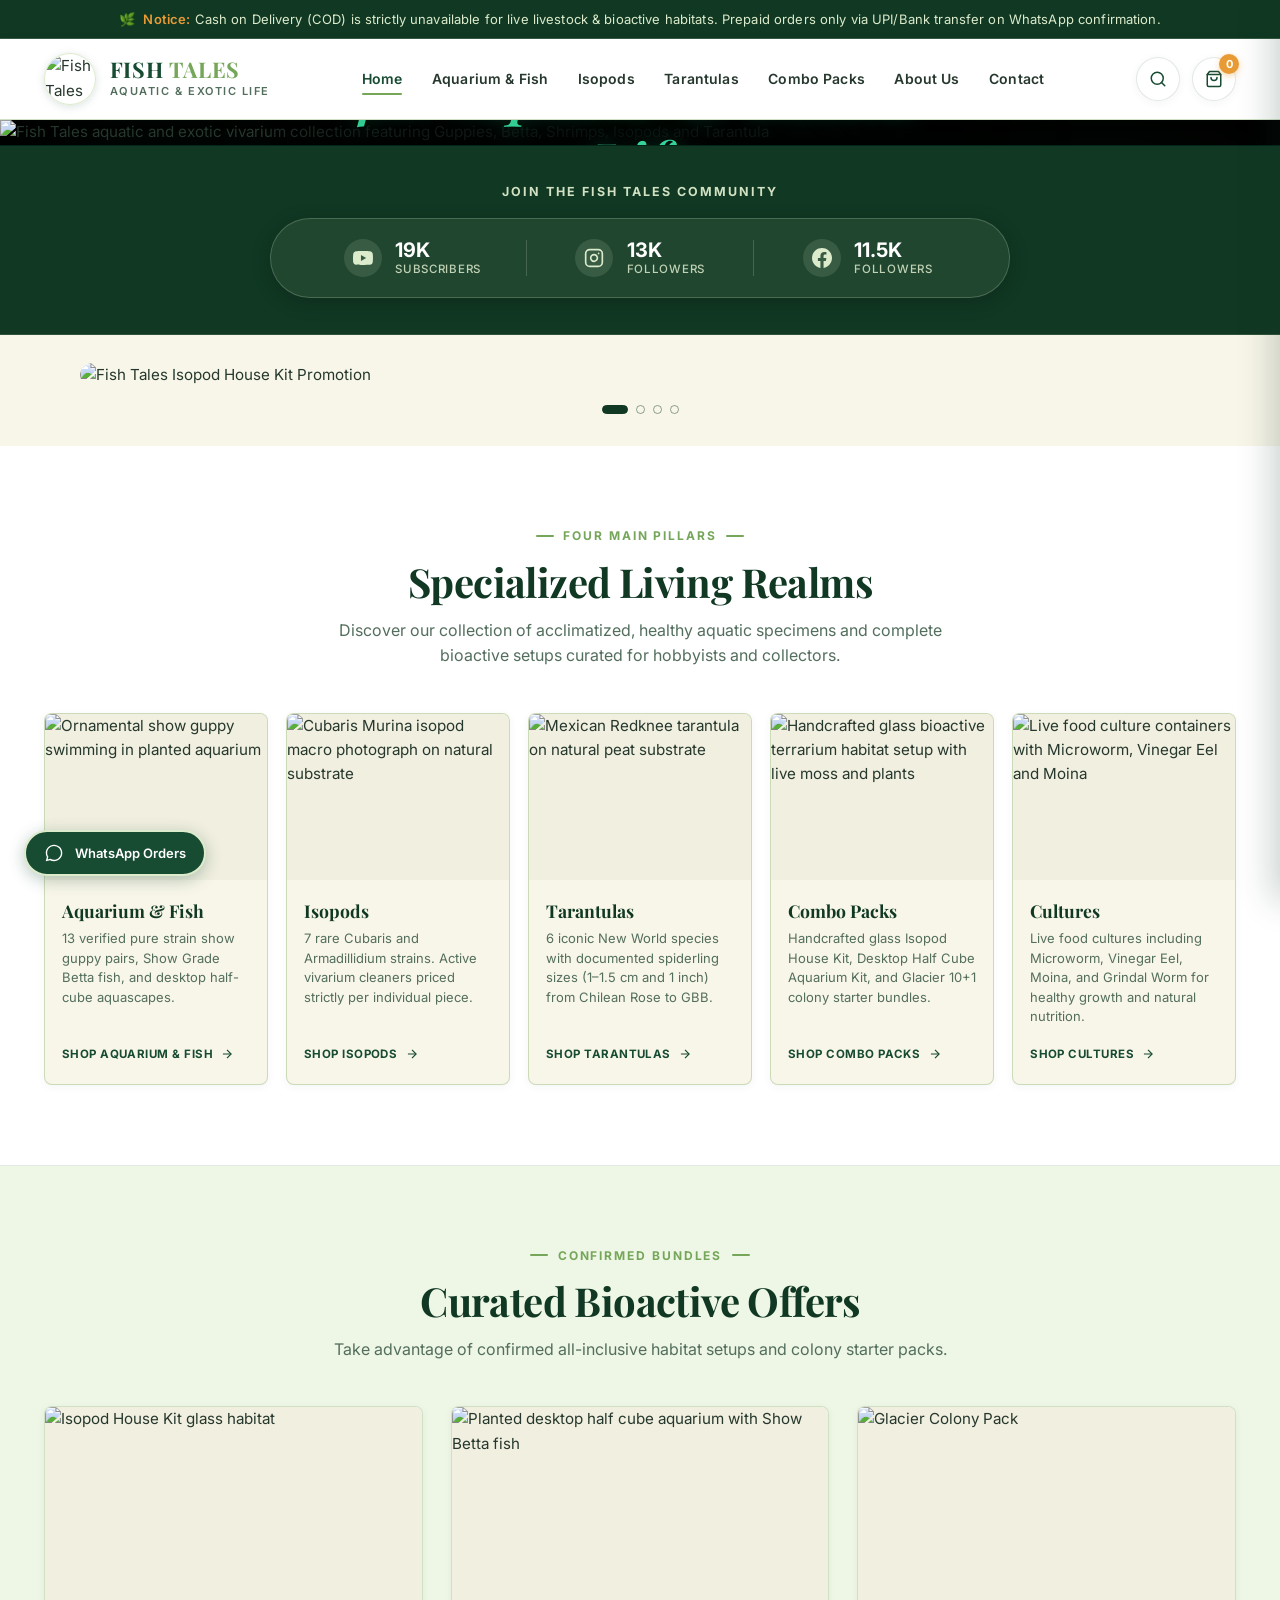
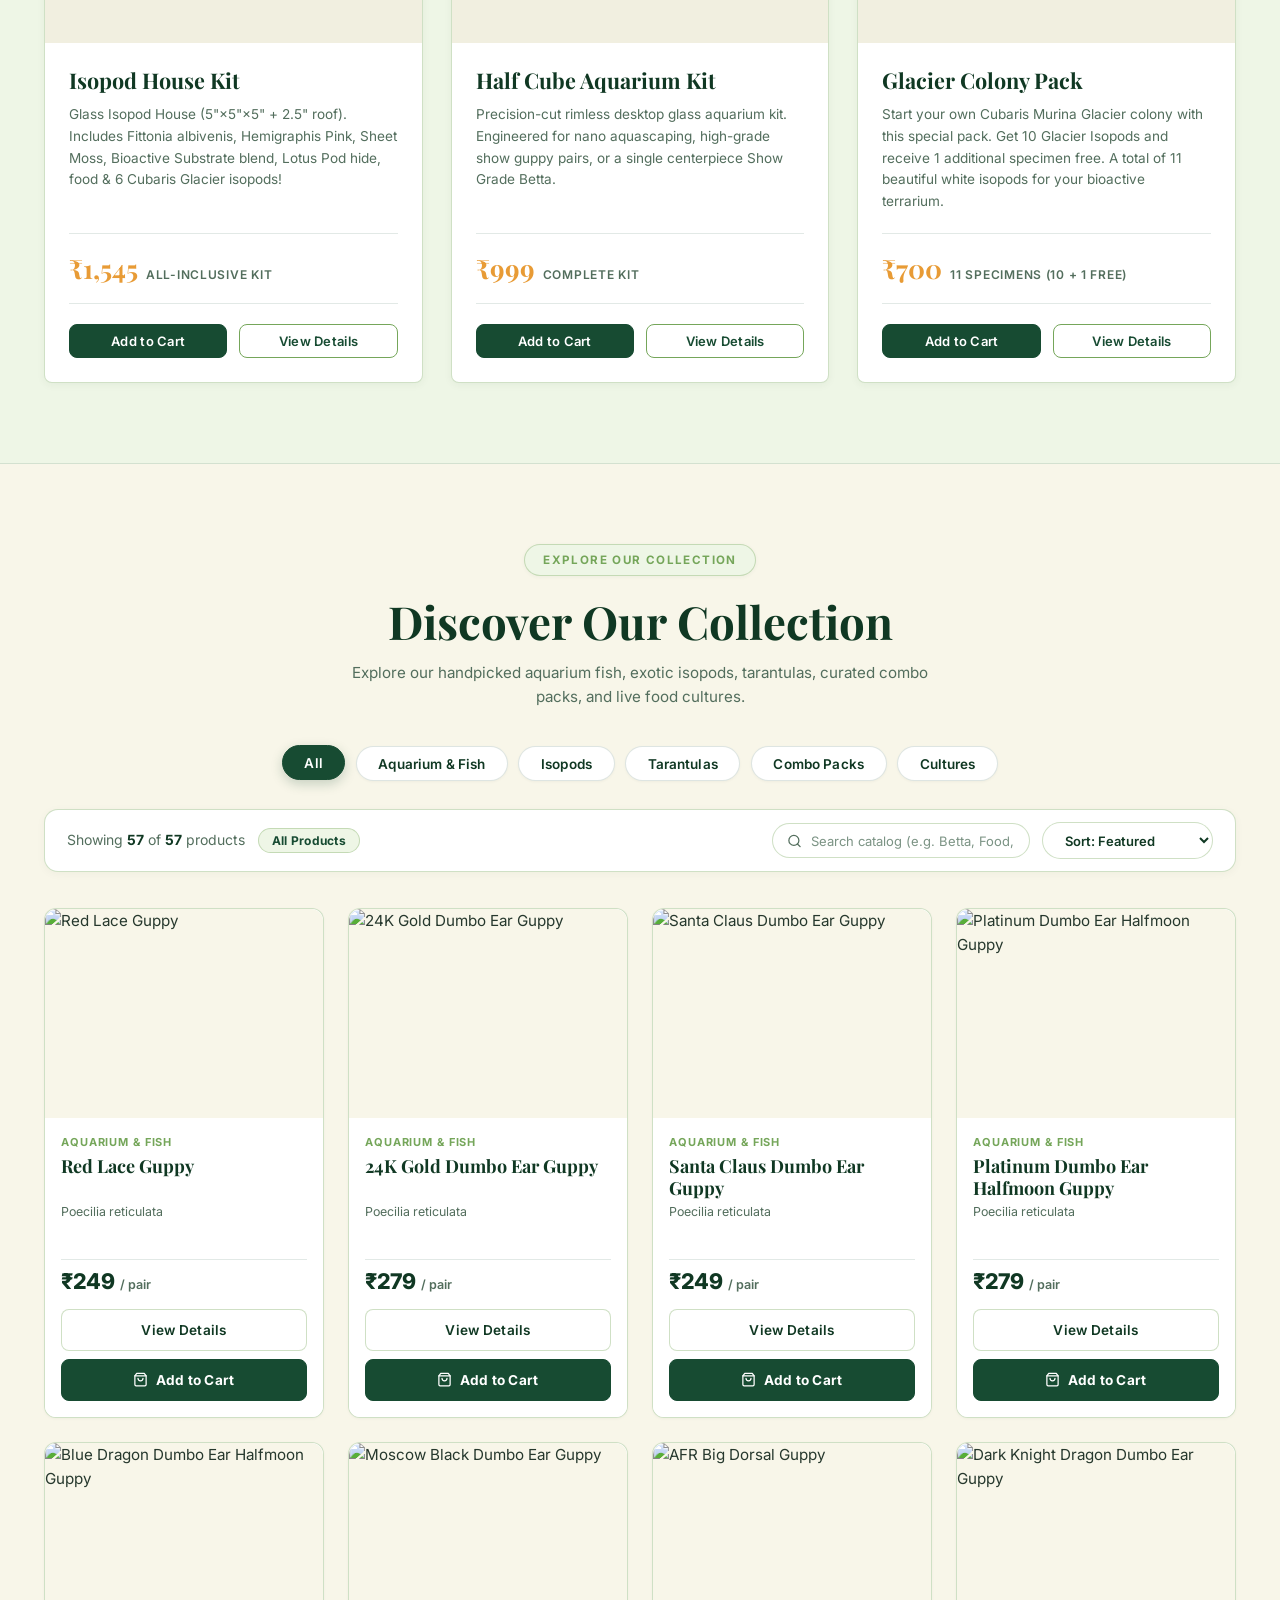
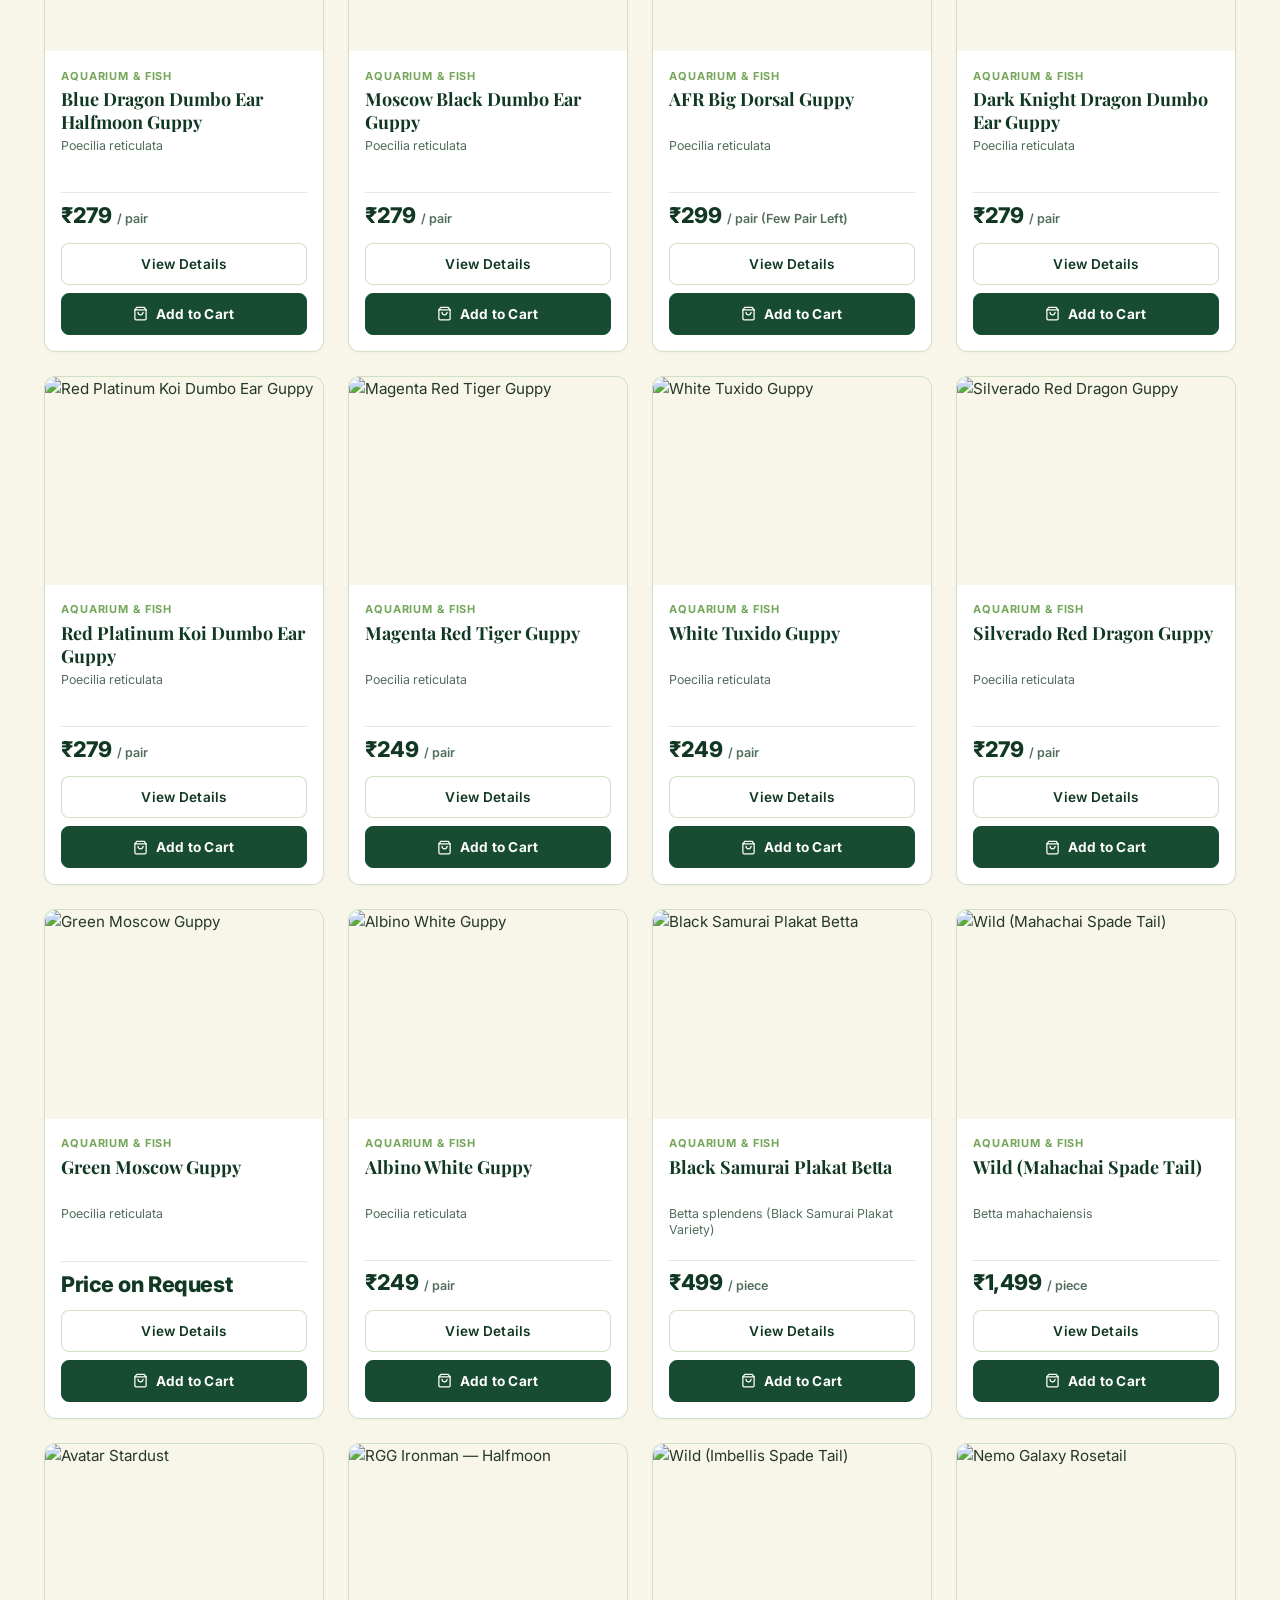
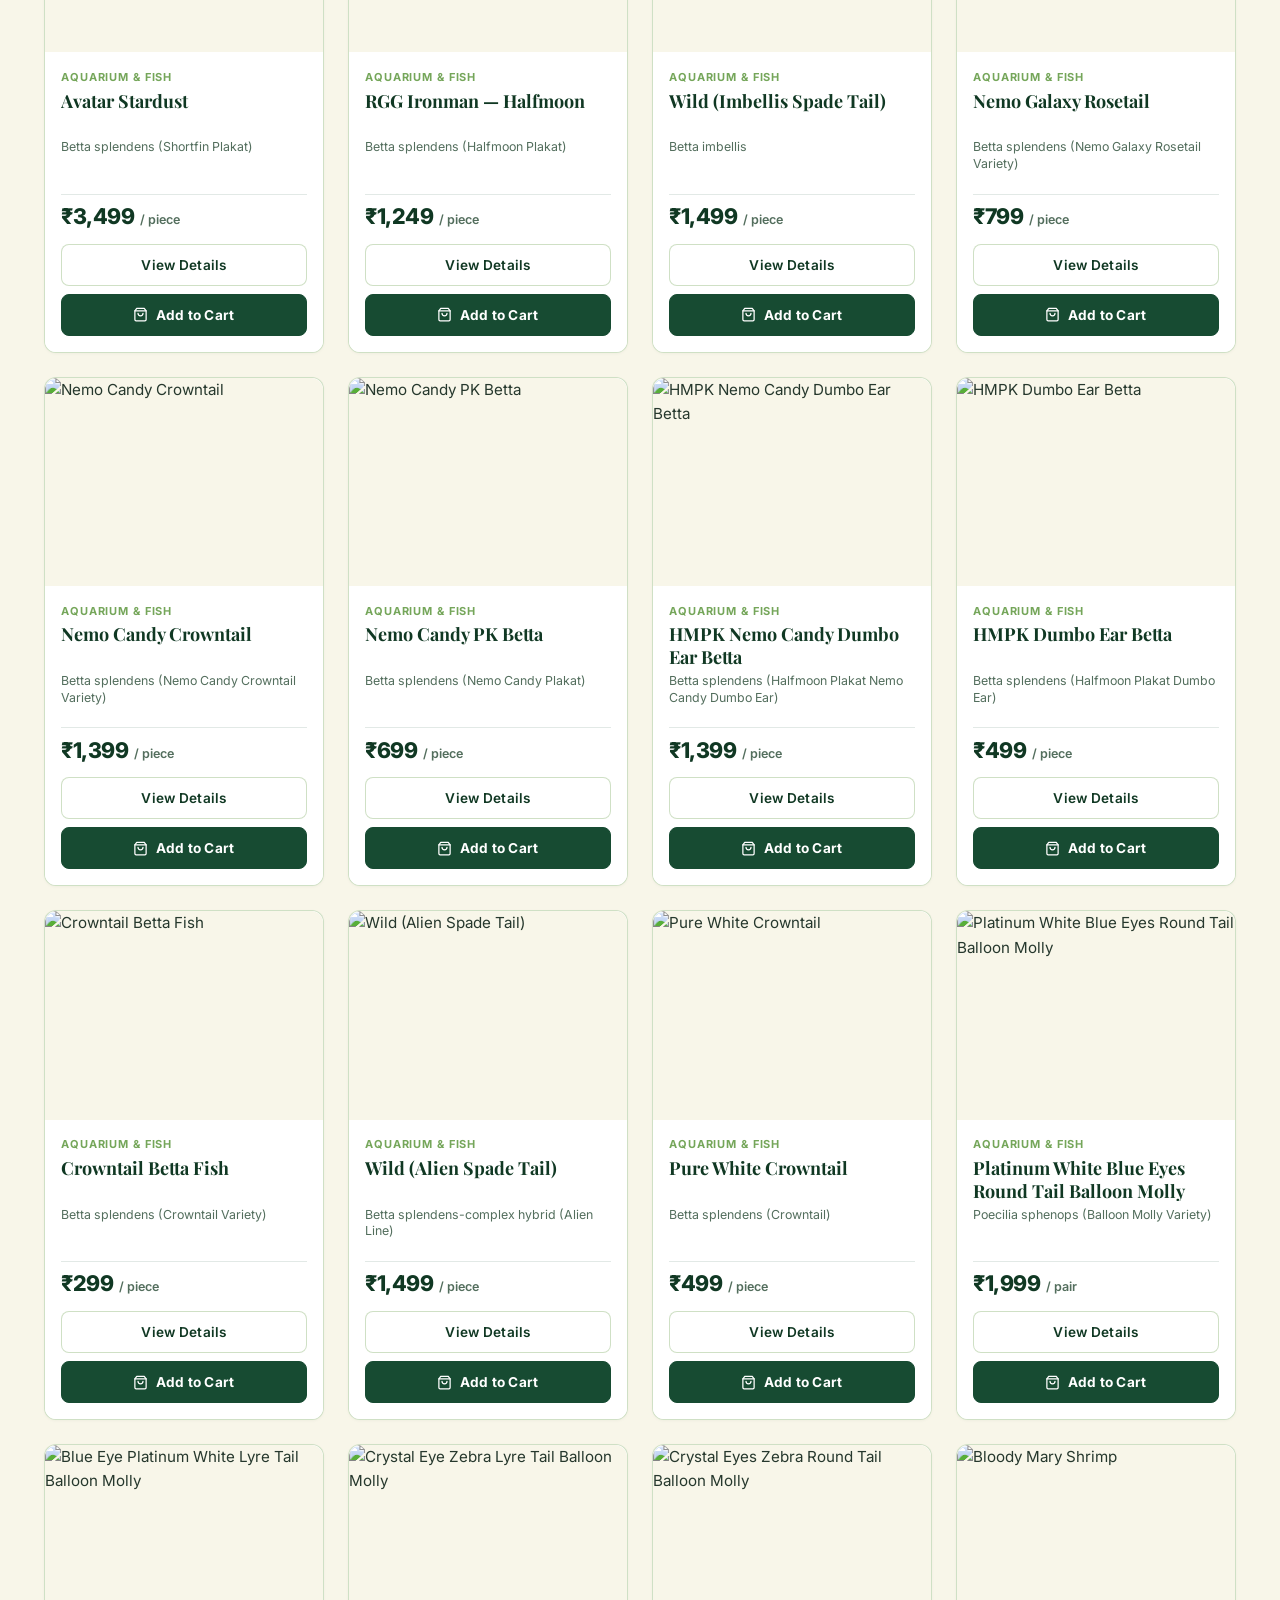
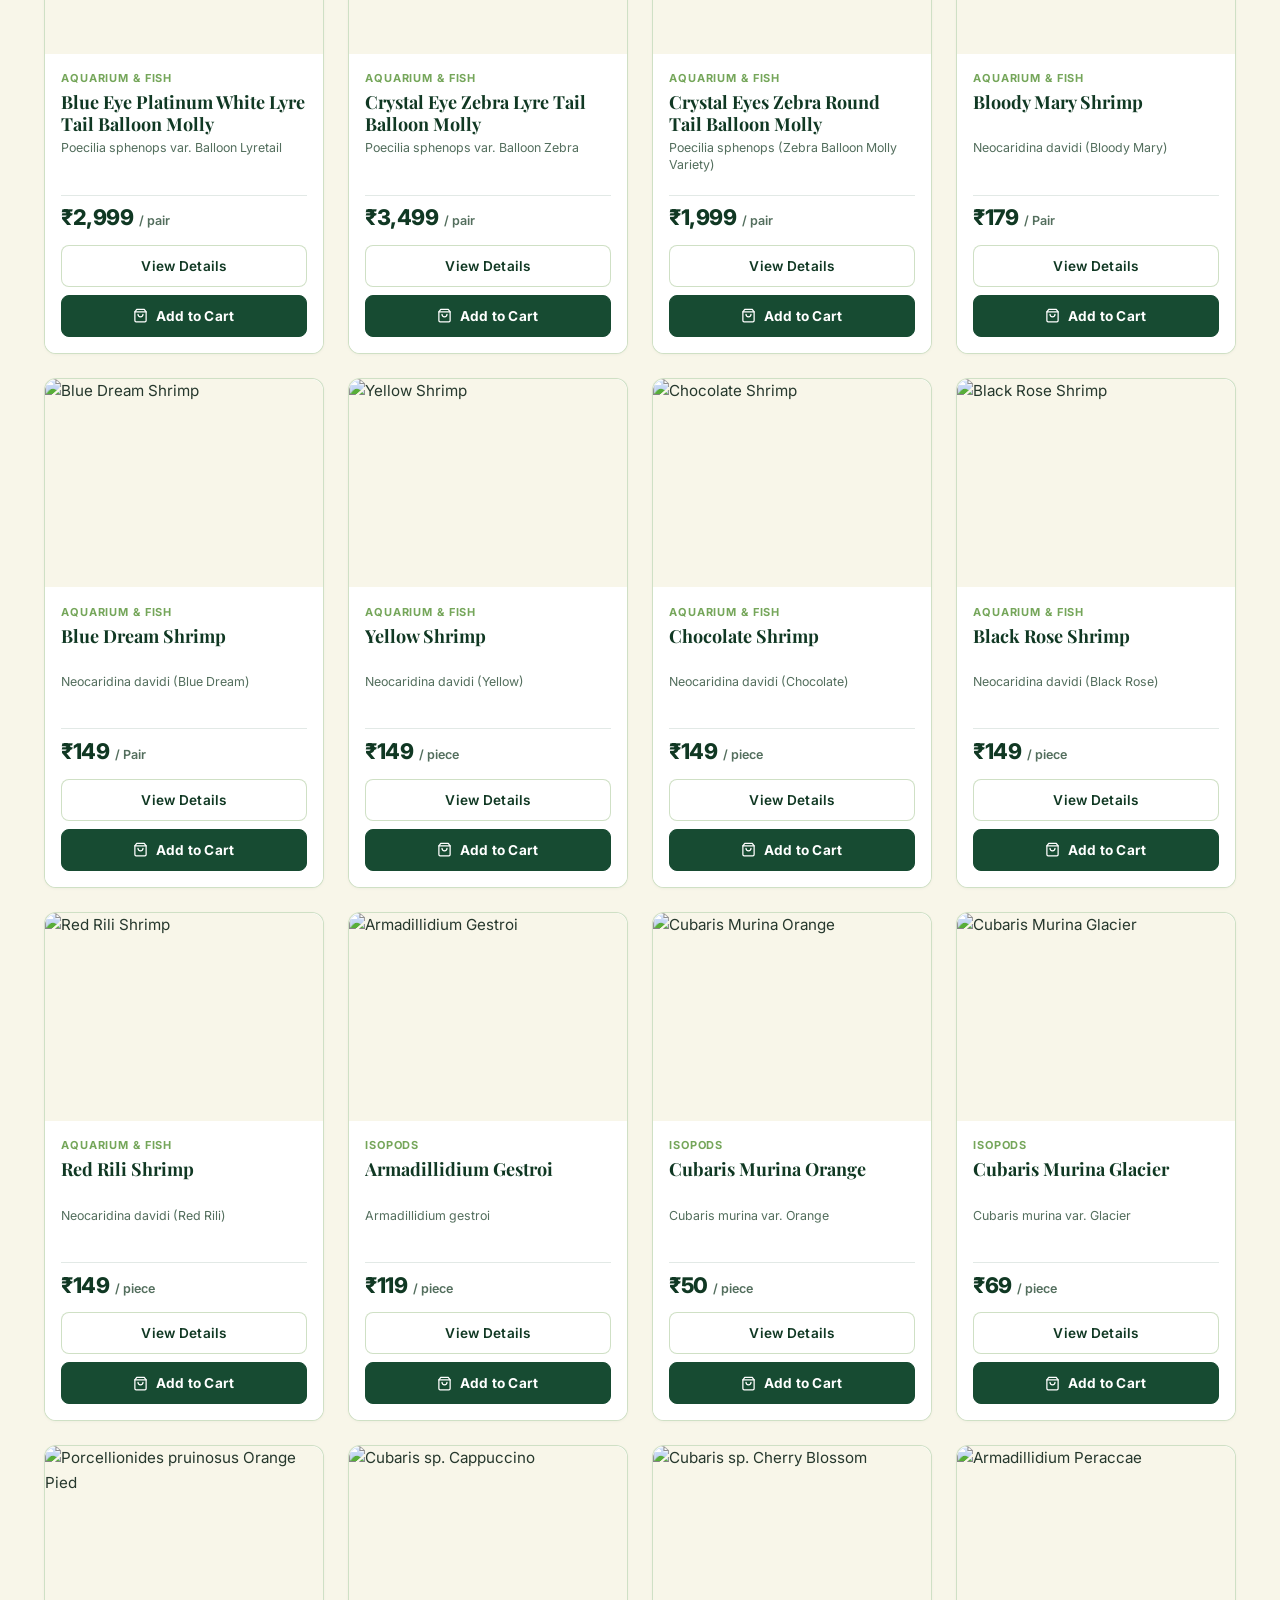
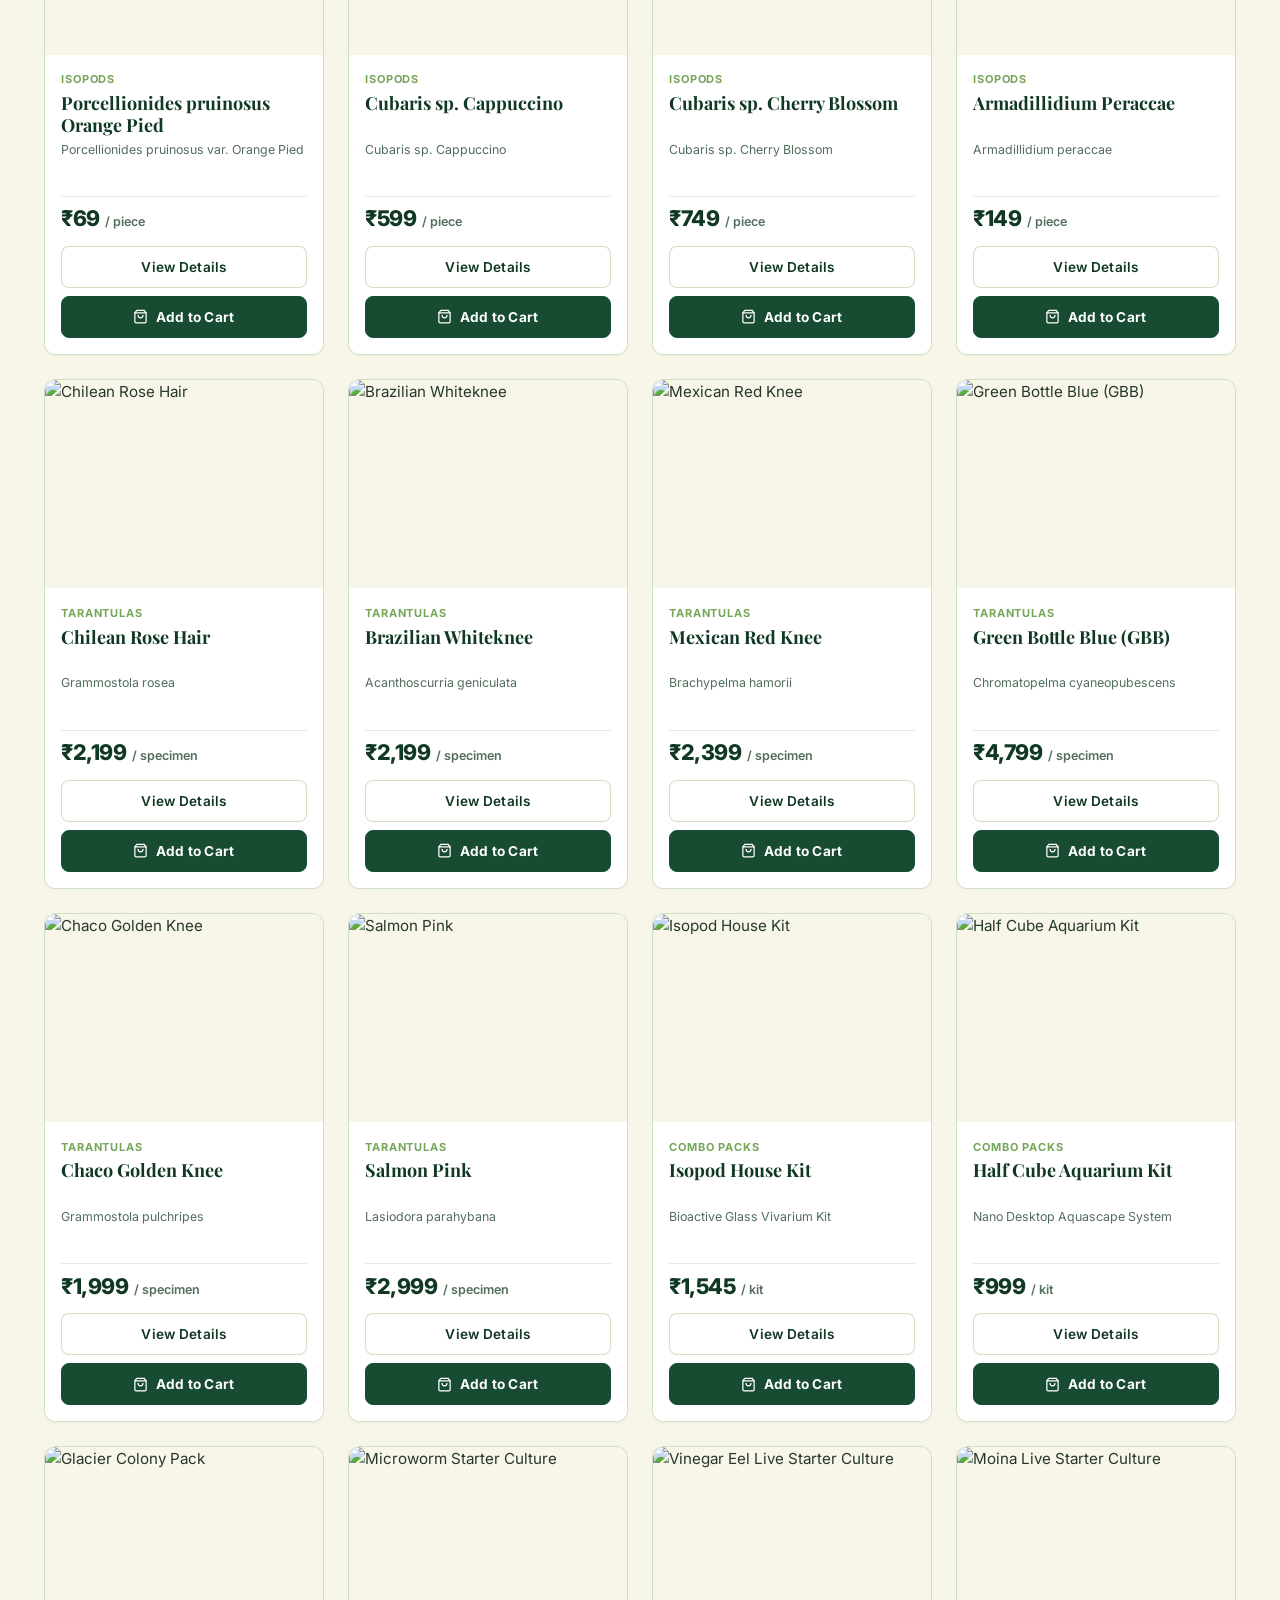
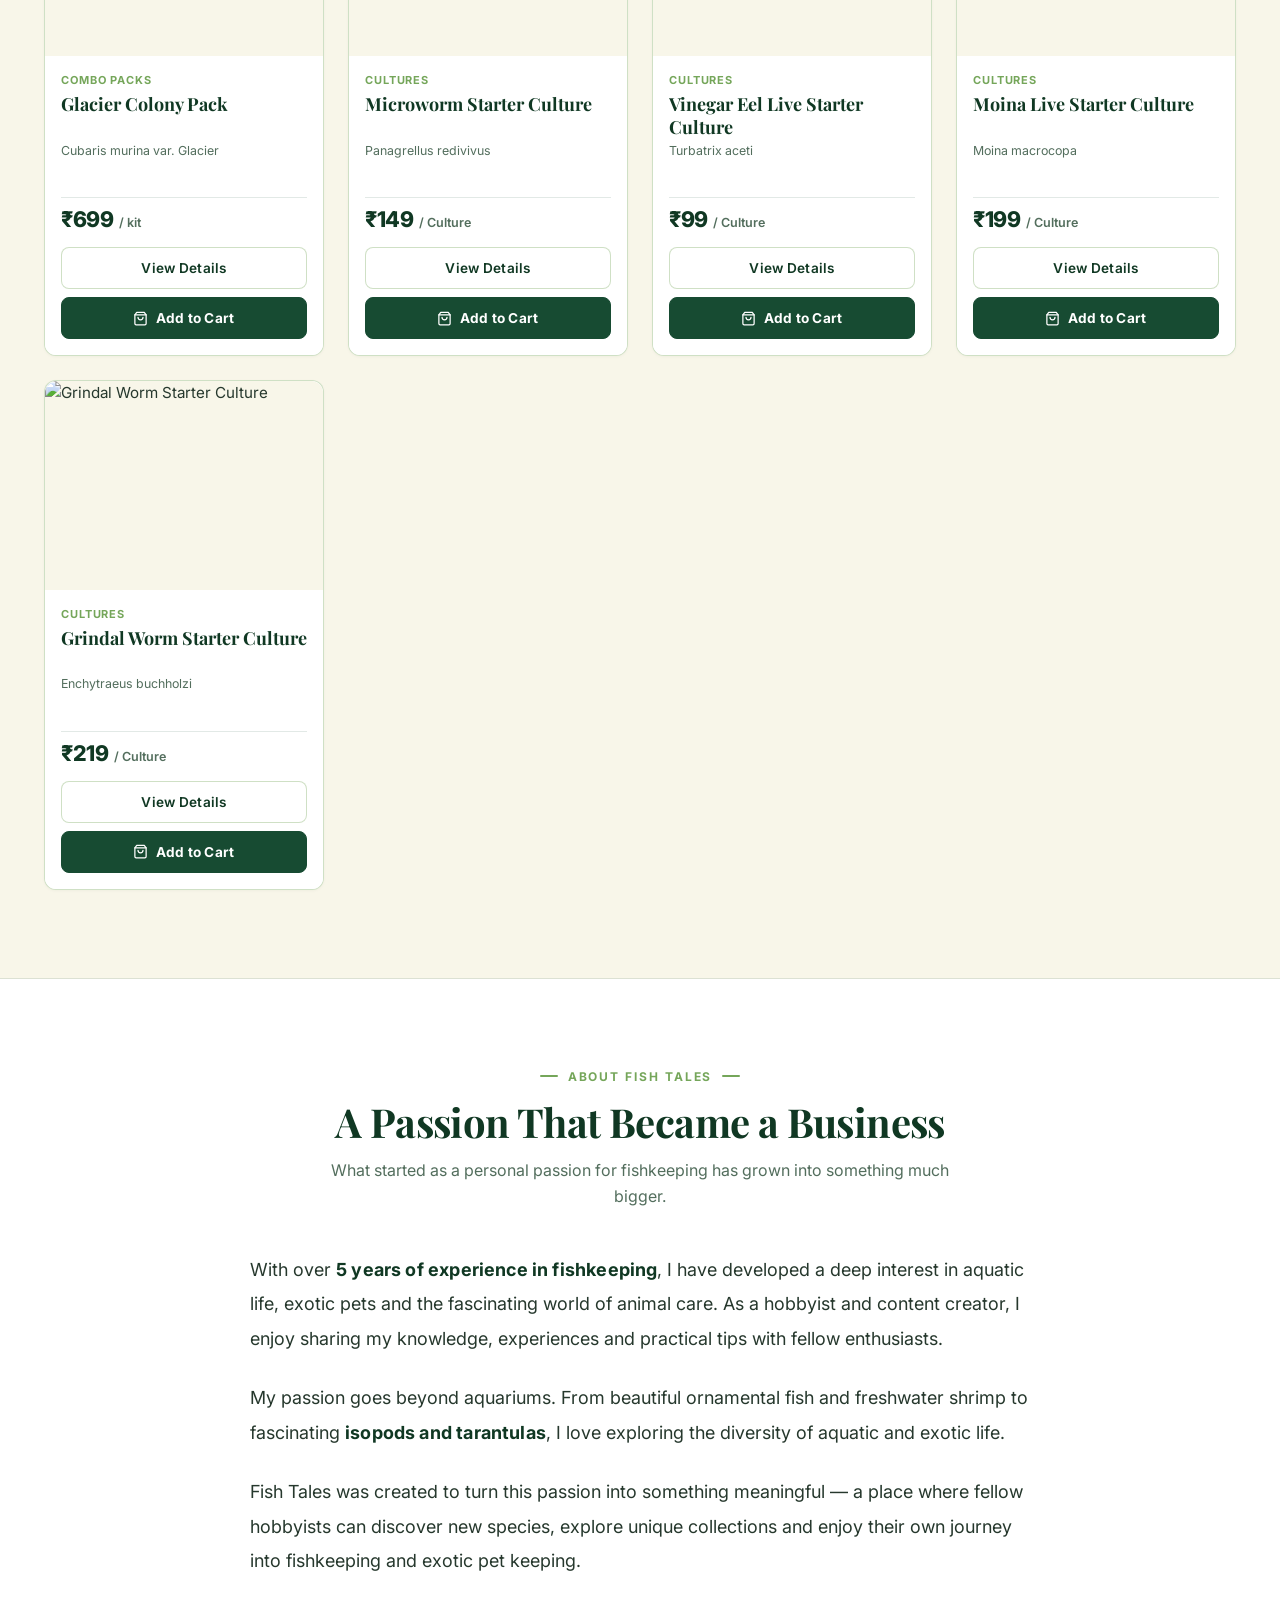
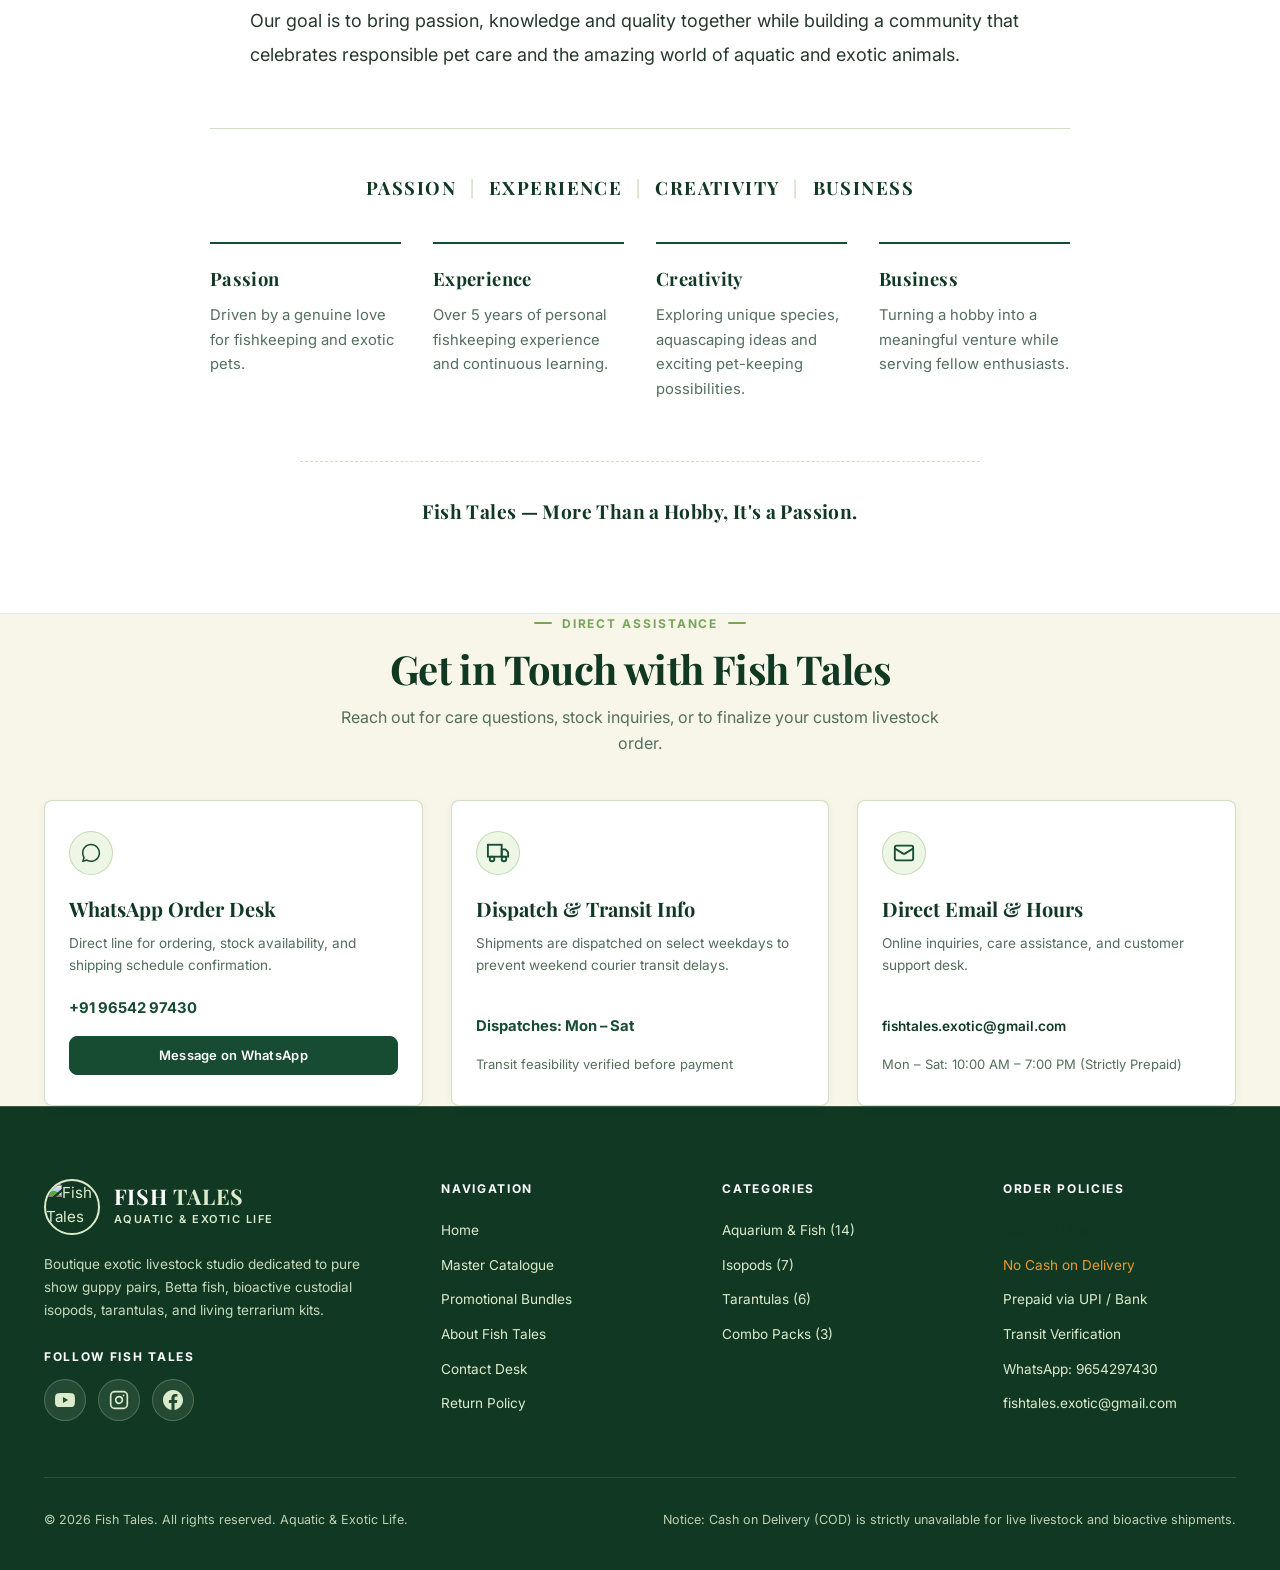
==== commit 199b6efe: "feat: add security sanitization, improve cart validation, and update product catalog UI" ====
--- a/index.html
+++ b/index.html
@@ -559,9 +559,9 @@
         <div class="catalogue-toolbar">
           <!-- LEFT SIDE: Product Count + Active Category Indicator -->
           <div class="toolbar-left">
-            <span id="resultCount" class="results-count">Showing <strong>4</strong> of <strong>53</strong>
-              products</span>
-            <span class="active-category-badge" id="activeCategoryIndicator">All Products</span>
+              <span id="resultCount" class="results-count">Showing <strong>57</strong> of <strong>57</strong>
+                products</span>
+              <span class="active-category-badge" id="activeCategoryIndicator">All Products</span>
           </div>
 
           <!-- RIGHT SIDE: Search Input with Icon + Sort Dropdown -->
@@ -589,11 +589,6 @@
 
         <div class="product-grid" id="productGrid">
           <!-- Dynamically populated by renderProductGrid() in script.js -->
-        </div>
-
-        <!-- Centered Load More / Show Less Controls -->
-        <div class="catalogue-pagination-wrap" id="cataloguePaginationWrap">
-          <!-- Dynamically rendered by renderProductGrid() in script.js -->
         </div>
       </div>
     </section>
--- a/style.css
+++ b/style.css
@@ -1646,79 +1646,6 @@
   max-width: 520px;
   margin: 0 auto 1.5rem;
   line-height: 1.6;
-}
-
-/* ── 10b. Catalogue Load More & Show Less Controls ────────────── */
-.catalogue-pagination-wrap {
-  display: flex;
-  align-items: center;
-  justify-content: center;
-  gap: 1rem;
-  margin-top: 2.75rem;
-  flex-wrap: wrap;
-}
-
-.btn-load-more {
-  display: inline-flex;
-  align-items: center;
-  justify-content: center;
-  gap: 0.55rem;
-  padding: 0.85rem 2.25rem;
-  font-size: 0.975rem;
-  font-weight: 700;
-  letter-spacing: 0.02em;
-  border-radius: var(--radius-sm, 6px);
-  background-color: var(--color-primary, #174B32);
-  color: #FFFFFF;
-  border: 1px solid var(--color-primary, #174B32);
-  box-shadow: 0 4px 14px rgba(23, 75, 50, 0.16);
-  cursor: pointer;
-  transition: all var(--trans-base);
-}
-
-.btn-load-more:hover {
-  background-color: var(--color-primary-dark, #103823);
-  border-color: var(--color-primary-dark, #103823);
-  transform: translateY(-2px);
-  box-shadow: 0 6px 20px rgba(23, 75, 50, 0.22);
-}
-
-.btn-show-less {
-  display: inline-flex;
-  align-items: center;
-  justify-content: center;
-  gap: 0.55rem;
-  padding: 0.85rem 2rem;
-  font-size: 0.975rem;
-  font-weight: 600;
-  border-radius: var(--radius-sm, 6px);
-  background-color: transparent;
-  color: var(--color-primary-dark, #103823);
-  border: 1.5px solid var(--border-leaf, rgba(23, 75, 50, 0.25));
-  cursor: pointer;
-  transition: all var(--trans-base);
-}
-
-.btn-show-less:hover {
-  background-color: var(--color-primary, #174B32);
-  color: #FFFFFF;
-  border-color: var(--color-primary, #174B32);
-  transform: translateY(-2px);
-  box-shadow: 0 4px 14px rgba(23, 75, 50, 0.16);
-}
-
-@media (max-width: 600px) {
-  .catalogue-pagination-wrap {
-    margin-top: 2rem;
-    flex-direction: column;
-    width: 100%;
-  }
-
-  .btn-load-more,
-  .btn-show-less {
-    width: 100%;
-    padding: 0.85rem 1.25rem;
-  }
 }
 
 /* ── 11. About Us / Brand Story ("A Passion That Became a Business") ── */
